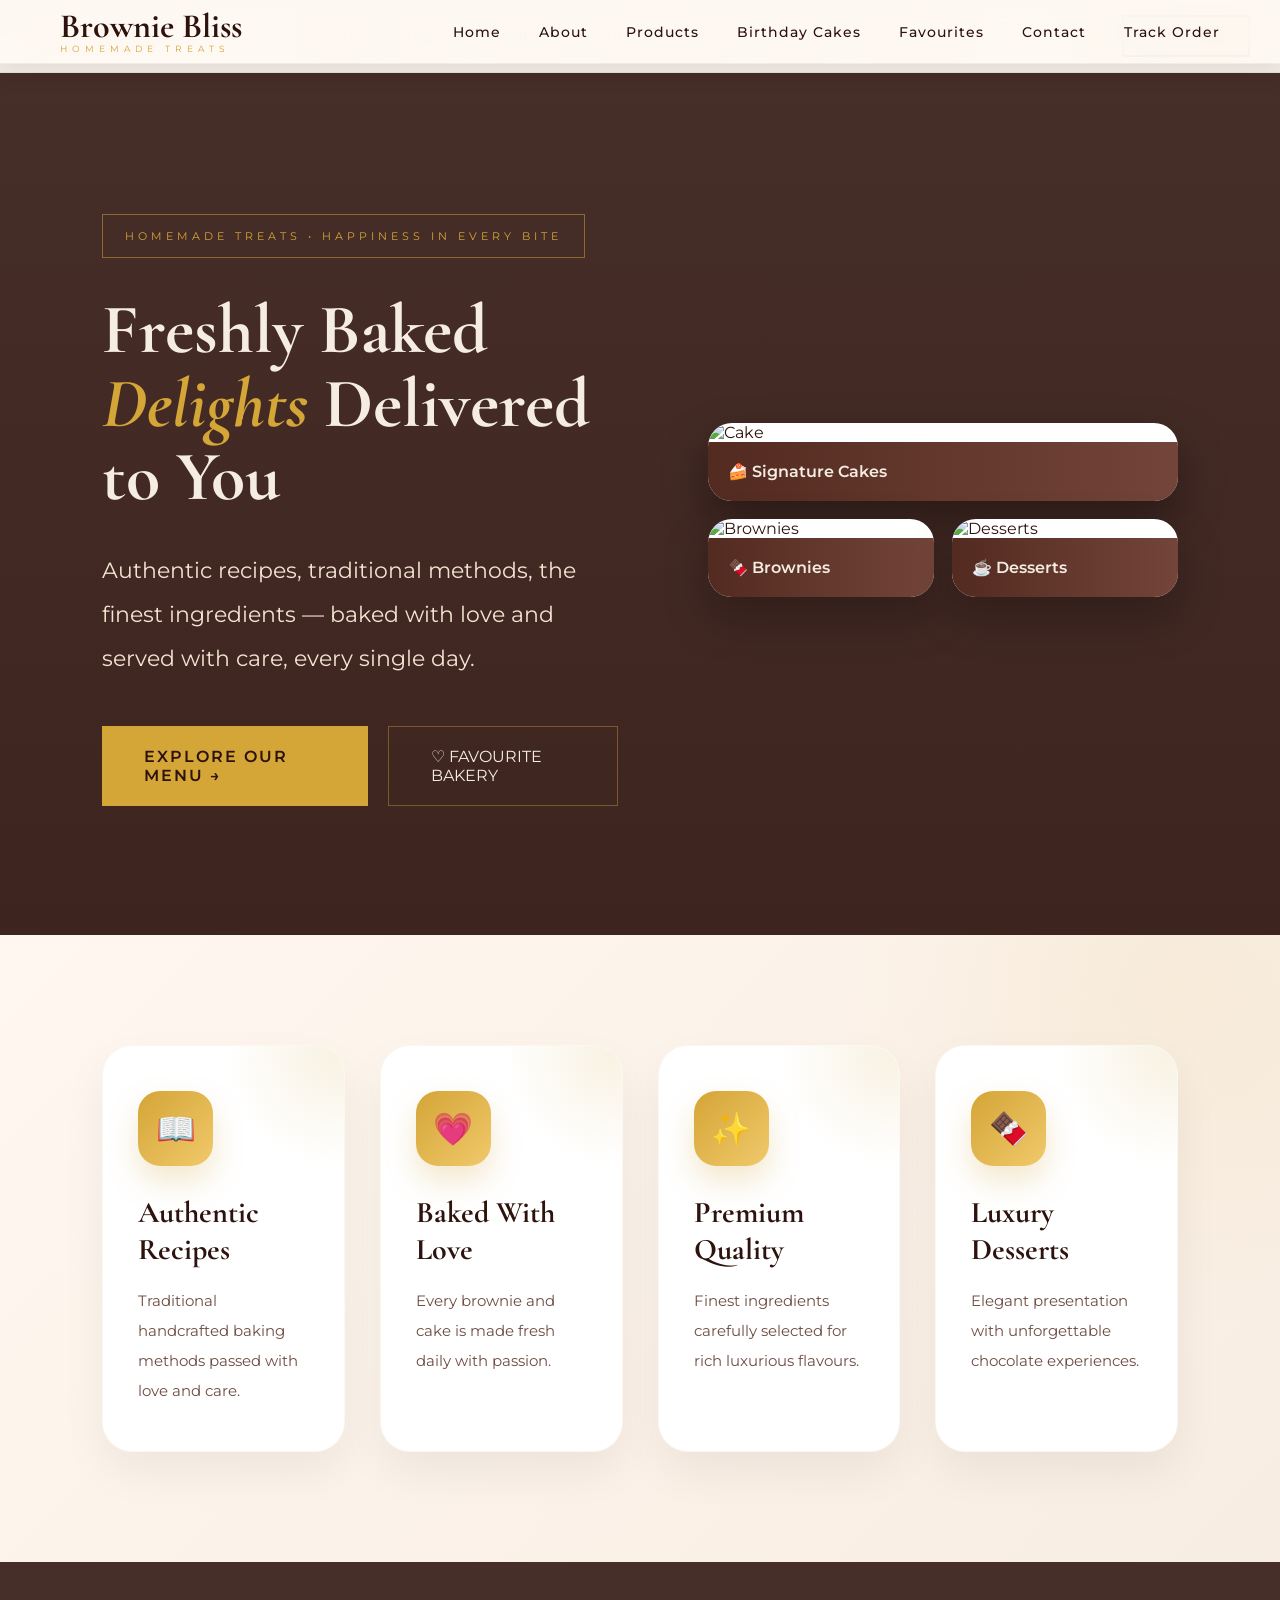
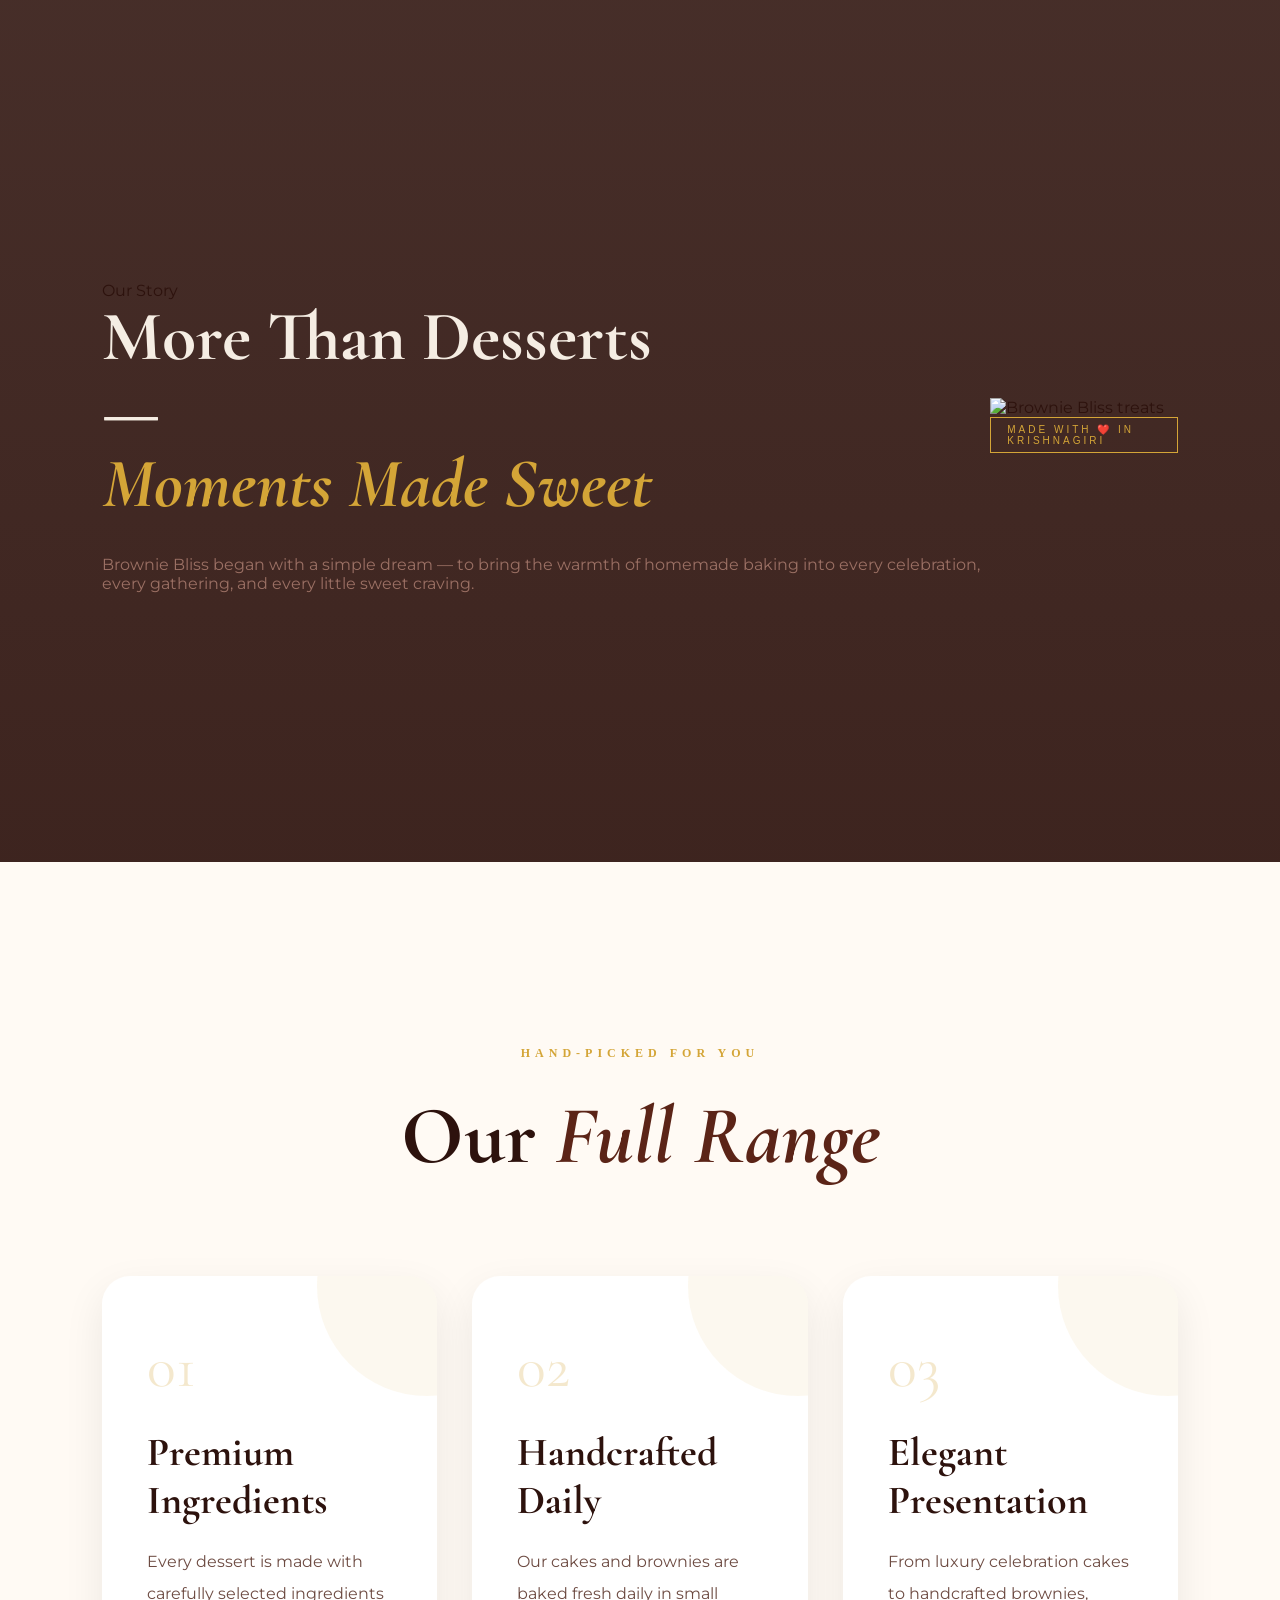
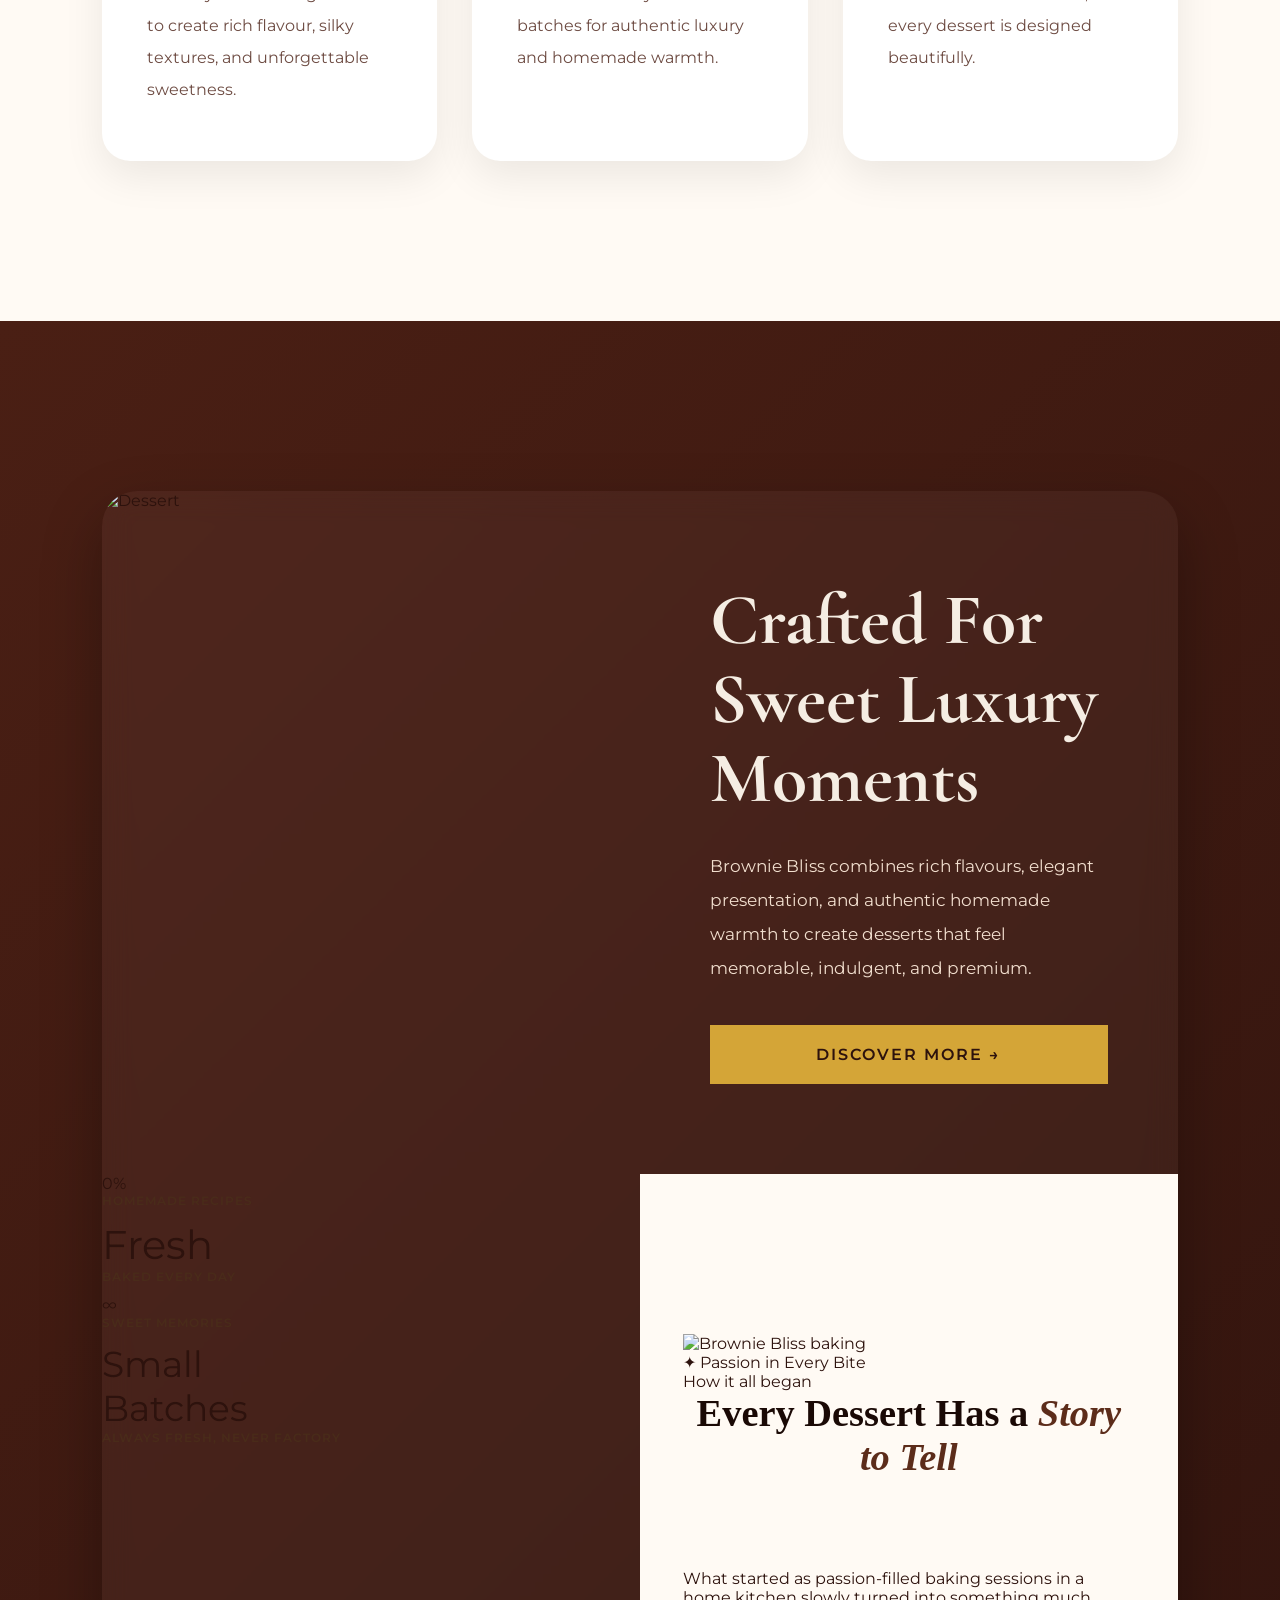
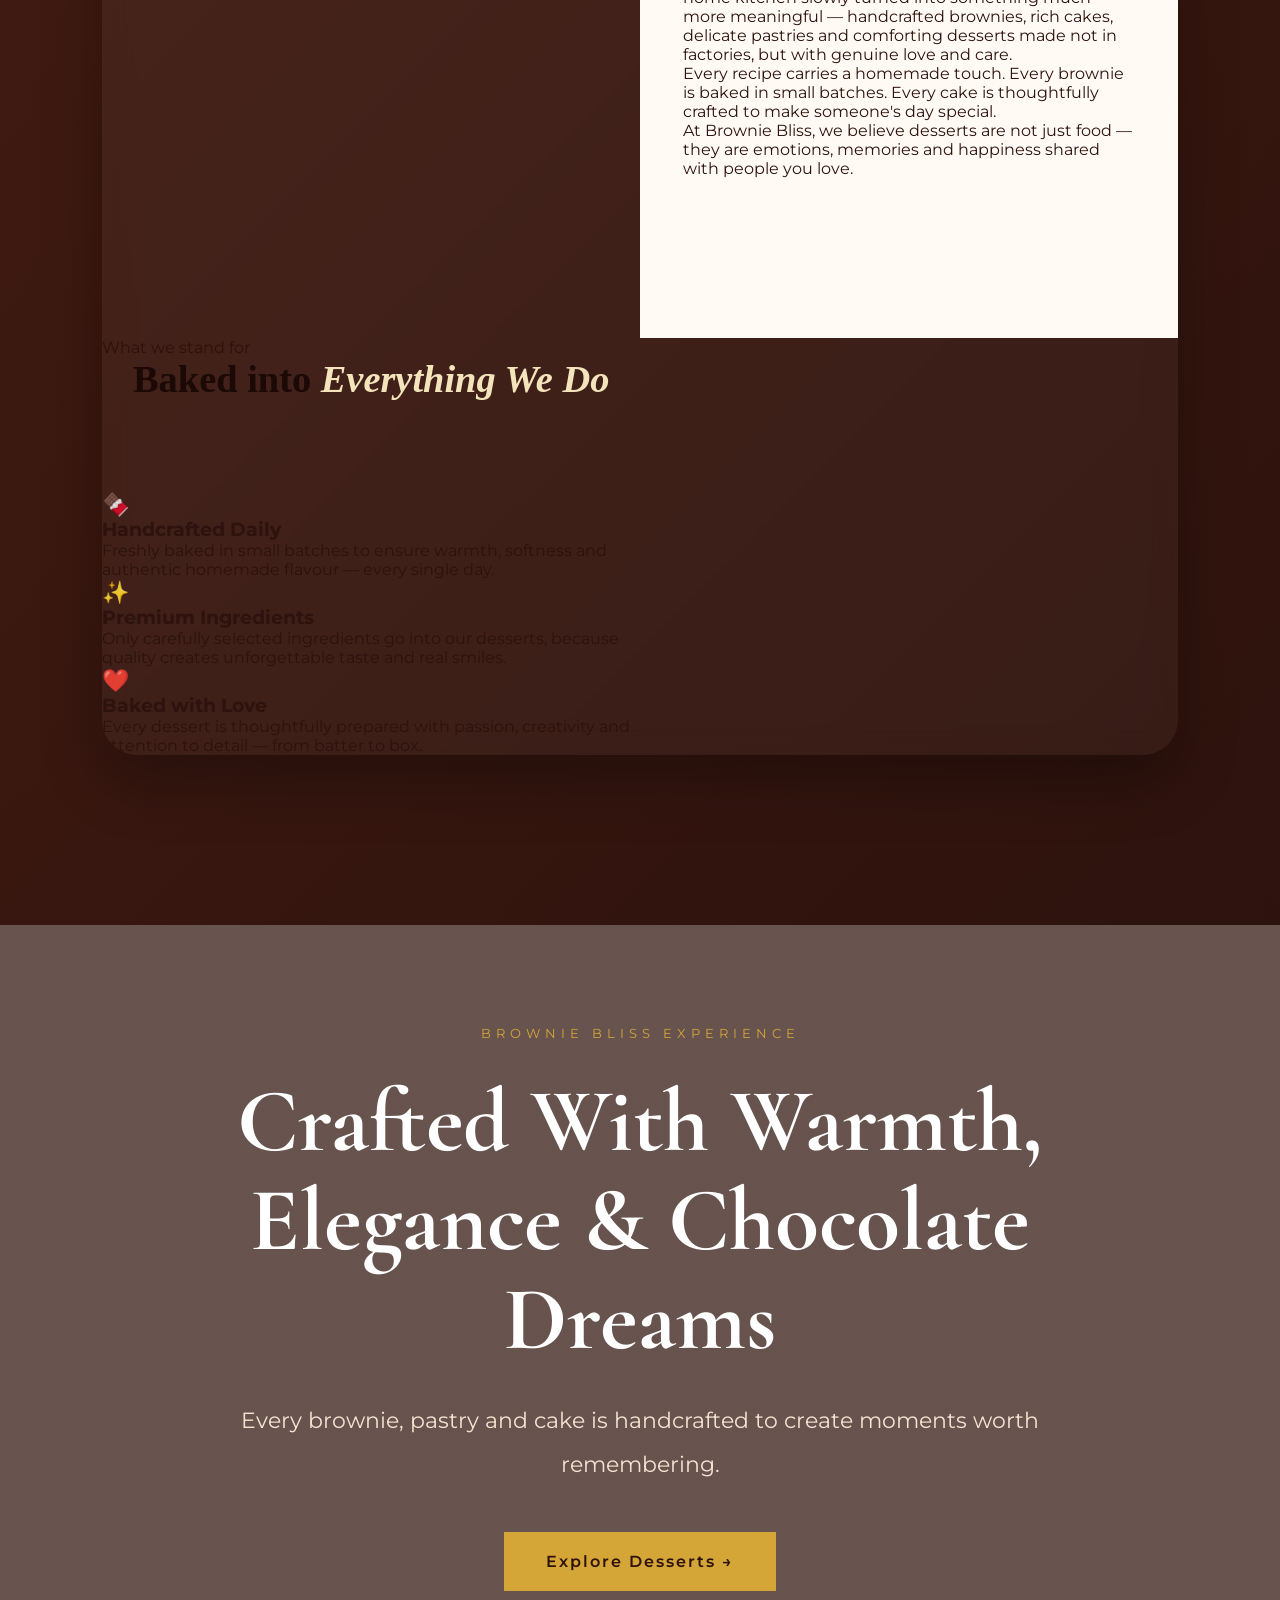
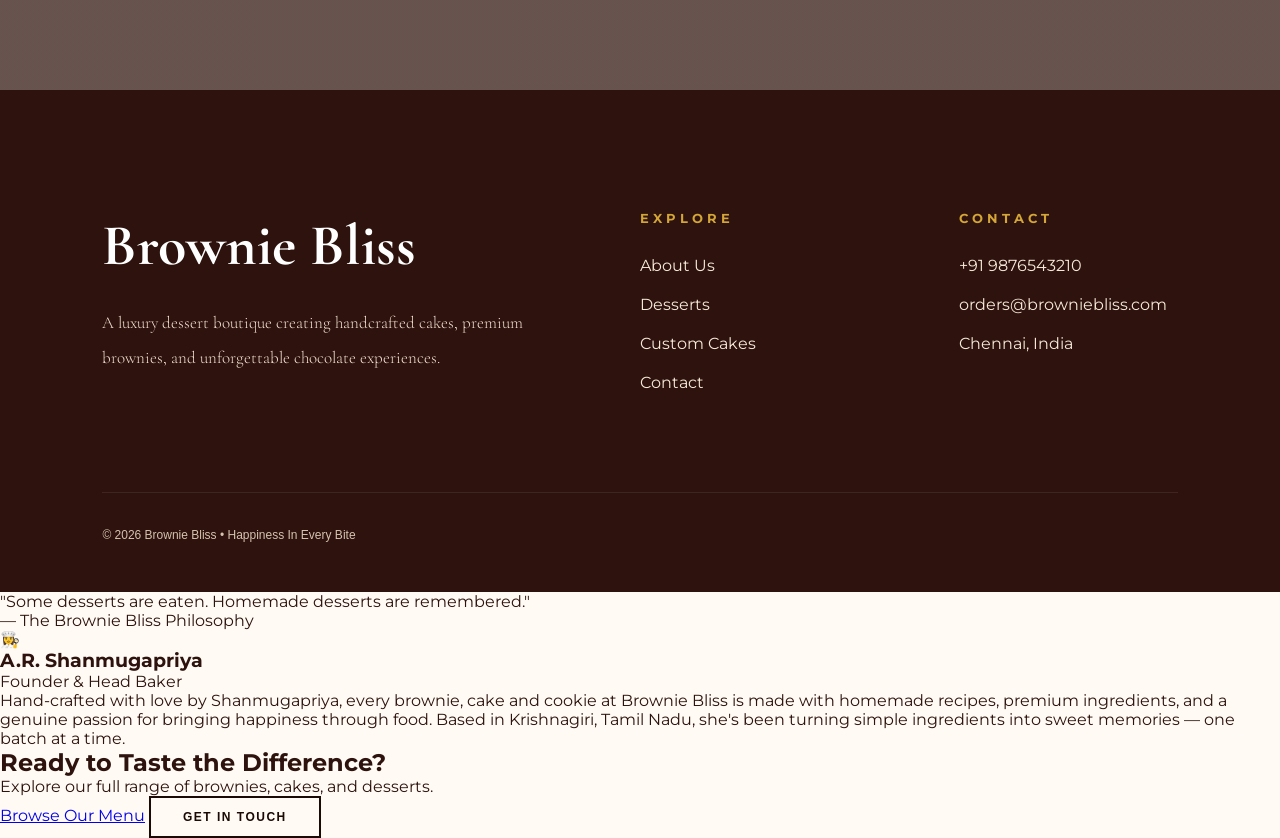
==== public/about.html @ a27b2312 "Merge branch 'main' into Testimonila-cards" ====
<!DOCTYPE html>
<html lang="en">

<head>
  <meta charset="UTF-8" />
  <meta name="viewport" content="width=device-width, initial-scale=1.0"/>

  <title>Brownie Bliss | About</title>
<head>
  <meta charset="UTF-8">
  <meta name="viewport" content="width=device-width, initial-scale=1.0">
  <title>About — Brownie Bliss</title>
  <link rel="stylesheet" href="style.css">
  <script>
    (function(){try{var t=localStorage.getItem('bb_theme')||'light';if(t==='dark')document.documentElement.classList.add('dark');}catch(_){}}());
  </script>
</head>
<body>
<!-- ANNOUNCEMENT -->
<div class="announcement">
  ✨ &nbsp; DELICIOUS HOMEMADE BROWNIES, CAKES & COOKIES
  &nbsp;·&nbsp; HAPPINESS IN EVERY BITE &nbsp; ✨
</div>

<!-- HEADER -->
<header>
  <div class="header-inner">
<button class="menu-toggle" onclick="toggleMenu()">☰</button>
    <a href="index.html" class="logo">
      <span class="logo-name">Brownie Bliss</span>
      <span class="logo-sub">Homemade Treats</span>
    </a>

    <nav>
      <a href="index.html#home">Home</a>
      <a href="about.html">Abput</a>
      <a href="index.html#products">Products</a>
      <a href="index.html#birthday">Birthday Cakes</a>
      <a href="contact.html">Contact</a>
      <a href="track.html">Track Order</a>
    </nav>

    <div class="header-actions">
      <button id="themeToggleBtn" class="theme-toggle-btn" onclick="toggleTheme()"
        aria-label="Toggle dark mode" title="Toggle dark mode">
        <span id="themeIcon">🌙</span>
      </button>
      <button class="cart-btn" onclick="openCart()">
        🛒 Cart
        <span class="cart-count" id="cartBadge">0</span>
      </button>
    </div>

  </div>
</header>
<div class="mobile-menu" id="mobileMenu">
  <a href="index.html#home">Home</a>
  <a href="index.html#products">Products</a>
  <a href="index.html#birthday">Birthday Cakes</a>
  <a href="favourites.html">Favourites</a>
  <a href="index.html#contact">Contact</a>
  <a href="track.html">Track Order</a>
</div>
<!-- ABOUT SECTION -->
 <link rel="stylesheet" href="style.css">
<section class="about-section">

  <link rel="preconnect" href="https://fonts.googleapis.com">
  <link rel="preconnect" href="https://fonts.gstatic.com" crossorigin>

  <link href="https://fonts.googleapis.com/css2?family=Cormorant+Garamond:wght@400;500;600;700&family=Montserrat:wght@300;400;500;600&display=swap" rel="stylesheet">

  <style>

    *{
      margin:0;
      padding:0;
      box-sizing:border-box;
    }

    :root{
      --dark:#2d120d;
      --brown:#4a1f14;
      --brown2:#5b2417;
      --gold:#d4a537;
      --cream:#f5ede3;
      --light:#fffaf4;
    }

    html{
      scroll-behavior:smooth;
    }

    body{
      font-family:'Montserrat',sans-serif;
      background:var(--light);
      overflow-x:hidden;
      color:#2d120d;
    }

    body::before{
      content:'';
      position:fixed;
      inset:0;
      background:url('https://grainy-gradients.vercel.app/noise.svg');
      opacity:0.04;
      pointer-events:none;
      z-index:9999;
    }

    /* =========================
       NAVBAR
    ========================= */

    header{
      position:fixed;
      width:100%;
      top:0;
      z-index:1000;

      backdrop-filter:blur(18px);

      background:
      rgba(255,250,244,0.92);

      border-bottom:
      1px solid rgba(0,0,0,0.05);
    }

    .navbar{
      max-width:1450px;
      margin:auto;

      padding:10px 60px;

      display:flex;
      align-items:center;
      justify-content:space-between;
    }

    .logo{
      text-decoration:none;
    }

    .logo h1{
      font-size:34px;
      color:var(--dark);
      font-family:'Cormorant Garamond',serif;
      line-height:1;
    }

    .logo span{
      color:var(--gold);
      font-size:9px;
      letter-spacing:5px;
    }

    nav{
      display:flex;
      gap:38px;
    }

    nav a{
      text-decoration:none;
      color:var(--dark);
      font-size:14px;
      font-weight:500;
      letter-spacing:1px;
      position:relative;
      transition:0.4s ease;
    }

    nav a::after{
      content:'';
      position:absolute;
      left:0;
      bottom:-8px;
      width:0%;
      height:2px;
      background:var(--gold);
      transition:0.4s ease;
    }

    nav a:hover{
      color:var(--gold);
    }

    nav a:hover::after{
      width:100%;
    }

    /* =========================
       HERO
    ========================= */

    .hero{

      min-height:100vh;

      display:flex;
      align-items:center;

      padding:170px 8% 120px;

      background:
      linear-gradient(
      rgba(45,18,13,0.88),
      rgba(45,18,13,0.92)
      ),

      url('https://images.unsplash.com/photo-1519864600265-abb23847ef2c?q=80&w=1600&auto=format&fit=crop');

      background-size:cover;
      background-position:center;

      position:relative;
      overflow:hidden;
    }

    .hero-wrapper{

      max-width:1450px;

      margin:auto;

      width:100%;

      display:grid;

      grid-template-columns:1.1fr 1fr;

      gap:90px;

      align-items:center;

      position:relative;
      z-index:2;
    }

    .hero-tag{

      display:inline-block;

      border:
      1px solid rgba(212,165,55,0.5);

      color:var(--gold);

      padding:14px 22px;

      letter-spacing:4px;

      font-size:11px;

      margin-bottom:35px;
    }

    .hero-title{

      font-family:'Cormorant Garamond',serif;

      font-size:70px;

      line-height:1.05;
      
       max-width:600px;

      color:var(--cream);

      margin-bottom:35px;
    }

    .hero-title span{
      color:var(--gold);
      font-style:italic;
    }

    .hero-subtitle{

      color:#f3e4d2;

      font-size:22px;

      line-height:2;

      max-width:650px;

      margin-bottom:45px;
    }

    .hero-buttons{
      display:flex;
      gap:20px;
    }

    .primary-btn,
    .secondary-btn{

      text-decoration:none;

      display:inline-flex;

      align-items:center;

      justify-content:center;
    }

    .primary-btn{

      padding:20px 42px;

      background:var(--gold);

      color:#2d120d;

      border:none;

      font-weight:600;

      letter-spacing:2px;

      transition:0.4s ease;
    }

    .primary-btn:hover{
      transform:translateY(-5px);
      box-shadow:0 15px 35px rgba(212,165,55,0.3);
    }

    .secondary-btn{

      padding:20px 42px;

      background:transparent;

      border:
      1px solid rgba(212,165,55,0.4);

      color:var(--cream);

      transition:0.4s ease;
    }

    .secondary-btn:hover{
      background:rgba(255,255,255,0.08);
    }

    /* HERO IMAGES */

    .hero-images{
      display:grid;
      grid-template-columns:1fr 1fr;
      gap:18px;
    }

    .large-card{
      grid-column:span 2;

      background:#fff;

      border-radius:24px;

      overflow:hidden;

      box-shadow:
      0 20px 45px rgba(0,0,0,0.35);

      transition:0.6s ease;
    }

    .large-card:hover{
      transform:translateY(-10px);
    }

    .large-card img{
      width:100%;
      height:320px;
      object-fit:cover;
    }

    .card-label{
      padding:20px;

      background:
      linear-gradient(
      90deg,
      rgba(74,31,20,0.95),
      rgba(91,36,23,0.85)
      );

      color:var(--cream);

      font-weight:600;
    }

    .small-card{

      background:#fff;

      border-radius:24px;

      overflow:hidden;

      box-shadow:
      0 20px 45px rgba(0,0,0,0.25);

      transition:0.6s ease;
    }

    .small-card:hover{
      transform:translateY(-10px);
    }

    .small-card img{
      width:100%;
      height:220px;
      object-fit:cover;
    }

    /* =========================
       PREMIUM FEATURES
    ========================= */

    .premium-features{

      padding:110px 8%;

      background:
      linear-gradient(
      135deg,
      #fff7f0 0%,
      #f8ede2 100%
      );

      position:relative;

      overflow:hidden;
    }

    .premium-features::before{

      content:'';

      position:absolute;

      width:700px;
      height:700px;

      background:
      radial-gradient(
      circle,
      rgba(212,165,55,0.08),
      transparent 70%
      );

      top:-300px;
      right:-250px;
    }

    .premium-features-wrapper{

      max-width:1450px;

      margin:auto;

      display:grid;

      grid-template-columns:repeat(4,1fr);

      gap:35px;

      position:relative;
      z-index:2;
    }

    .premium-feature-card{

      background:white;

      border-radius:30px;

      padding:45px 35px;

      position:relative;

      overflow:hidden;

      transition:
      transform 0.6s ease,
      box-shadow 0.6s ease;

      border:
      1px solid rgba(212,165,55,0.08);

      box-shadow:
      0 20px 45px rgba(0,0,0,0.06);
    }

    .premium-feature-card:hover{

      transform:
      translateY(-15px);

      box-shadow:
      0 35px 70px rgba(0,0,0,0.12);
    }

    .feature-glow{

      position:absolute;

      width:220px;
      height:220px;

      border-radius:50%;

      background:
      radial-gradient(
      circle,
      rgba(212,165,55,0.14),
      transparent 70%
      );

      top:-100px;
      right:-100px;
    }

    .premium-icon{

      width:75px;
      height:75px;

      border-radius:22px;

      background:
      linear-gradient(
      135deg,
      #d4a537,
      #f1c96b
      );

      display:flex;
      align-items:center;
      justify-content:center;

      font-size:32px;

      margin-bottom:28px;

      box-shadow:
      0 15px 30px rgba(212,165,55,0.25);
    }

    .premium-feature-card h3{

      font-size:30px;

      color:#2d120d;

      margin-bottom:18px;

      font-family:'Cormorant Garamond',serif;
    }

    .premium-feature-card p{

      color:#6e4c42;

      line-height:2;

      font-size:15px;
    }

    /* =========================
       STORY
    ========================= */

    .story{

      padding:160px 8%;

      background:var(--light);
    }

    .section-title{
      text-align:center;
      margin-bottom:90px;
    }

    .section-title span{

      color:var(--gold);

      letter-spacing:5px;

      font-size:12px;
    }

    .section-title h2{

      font-family:'Cormorant Garamond',serif;

      font-size:82px;

      margin-top:20px;

      color:var(--dark);
    }

    .section-title h2 em{
      color:var(--brown2);
      font-style:italic;
    }

    .story-grid{

      max-width:1450px;

      margin:auto;

      display:grid;

      grid-template-columns:repeat(3,1fr);

      gap:35px;
    }

    .story-card{

      background:white;

      border-radius:28px;

      padding:55px 45px;

      position:relative;

      overflow:hidden;

      transition:0.6s ease;

      box-shadow:
      0 15px 40px rgba(0,0,0,0.08);
    }

    .story-card::before{
      content:'';

      position:absolute;

      width:220px;
      height:220px;

      border-radius:50%;

      background:
      rgba(212,165,55,0.08);

      top:-100px;
      right:-100px;
    }

    .story-card:hover{
      transform:translateY(-14px);

      box-shadow:
      0 30px 60px rgba(0,0,0,0.12);
    }

    .story-number{

      font-size:60px;

      color:rgba(212,165,55,0.25);

      font-family:'Cormorant Garamond',serif;

      margin-bottom:25px;
    }

    .story-card h3{

      font-size:40px;

      color:var(--dark);

      margin-bottom:22px;

      font-family:'Cormorant Garamond',serif;
    }

    .story-card p{

      color:#6d4b42;

      line-height:2;

      font-size:16px;
    }

    /* =========================
       EXPERIENCE
    ========================= */

    .experience{

      padding:170px 8%;

      background:
      linear-gradient(
      135deg,
      #4a1f14,
      #2d120d
      );
    }

    .experience-box{

      max-width:1450px;

      margin:auto;

      display:grid;

      grid-template-columns:1fr 1fr;

      border-radius:35px;

      overflow:hidden;

      background:
      rgba(255,255,255,0.04);

      backdrop-filter:blur(14px);

      box-shadow:
      0 25px 60px rgba(0,0,0,0.3);
    }

    .experience-image img{
      width:100%;
      height:100%;
      object-fit:cover;
    }

    .experience-content{

      padding:90px 70px;

      display:flex;
      flex-direction:column;
      justify-content:center;
    }

    .experience-content h3{

      font-size:72px;

      color:var(--cream);

      line-height:1.1;

      margin-bottom:30px;

      font-family:'Cormorant Garamond',serif;
    }

    .experience-content p{

      color:#f2dfcf;

      line-height:2;

      font-size:17px;

      margin-bottom:40px;
    }

    /* =========================
       LUXURY BANNER
    ========================= */

    .luxury-banner{

      position:relative;

      height:85vh;

      background:
      url('https://images.unsplash.com/photo-1488477181946-6428a0291777?q=80&w=1600&auto=format&fit=crop');

      background-size:cover;
      background-position:center;

      display:flex;
      align-items:center;
      justify-content:center;

      overflow:hidden;
    }

    .luxury-overlay{

      position:absolute;
      inset:0;

      background:
      linear-gradient(
      rgba(45,18,13,0.72),
      rgba(45,18,13,0.72)
      );

      backdrop-filter:blur(2px);
    }

    .luxury-content{

      position:relative;
      z-index:2;

      text-align:center;

      max-width:1000px;

      padding:0 20px;
    }

    .luxury-content span{

      color:var(--gold);

      letter-spacing:5px;

      font-size:13px;

      text-transform:uppercase;
    }

    .luxury-content h2{

      font-family:'Cormorant Garamond',serif;

      font-size:90px;

      color:white;

      line-height:1.1;

      margin:30px 0;
    }

    .luxury-content p{

      color:#f3e4d2;

      font-size:22px;

      line-height:2;

      margin-bottom:45px;
    }

    /* =========================
       FOOTER
    ========================= */

    footer{

      background:#2d120d;

      padding:120px 8% 50px;
    }

    .footer-grid{

      max-width:1450px;

      margin:auto;

      display:grid;

      grid-template-columns:2fr 1fr 1fr;

      gap:100px;
    }

    .footer-brand h2{

      color:white;

      font-size:58px;

      margin-bottom:24px;

      font-family:'Cormorant Garamond',serif;
    }

    .footer-brand p{

      color:#f2dfcf;

      line-height:2.1;

      font-size:17px;

      max-width:500px;
    }

    .footer-links h4{

      color:var(--gold);

      margin-bottom:30px;

      letter-spacing:4px;

      font-size:13px;
    }

    .footer-links a{

      display:block;

      text-decoration:none;

      color:#f7ead8;

      margin-bottom:20px;

      font-size:16px;

      transition:0.4s ease;
    }

    .footer-links a:hover{
      color:var(--gold);
      transform:translateX(8px);
    }

    .footer-bottom{

      border-top:
      1px solid rgba(255,255,255,0.08);

      margin-top:80px;

      padding-top:35px;

      text-align:center;

      color:#d5c2af;
    }

    /* =========================
       RESPONSIVE
    ========================= */

    @media(max-width:1200px){

      .hero-title{
        font-size:74px;
      }

      .story-grid{
        grid-template-columns:repeat(2,1fr);
      }

      .experience-box{
        grid-template-columns:1fr;
      }

      .luxury-content h2{
        font-size:58px;
      }

    }

    @media(max-width:1100px){

      .premium-features-wrapper{
        grid-template-columns:repeat(2,1fr);
      }

    }

    @media(max-width:900px){

      nav{
        display:none;
      }

      .hero-wrapper,
      .footer-grid{
        grid-template-columns:1fr;
      }

      .story-grid{
        grid-template-columns:1fr;
      }

      .hero-images{
        margin-top:40px;
      }

    }

    @media(max-width:700px){

      .premium-features-wrapper{
        grid-template-columns:1fr;
      }

    }

    @media(max-width:600px){

      .navbar{
        padding:20px;
      }

      .hero,
      .story,
      .experience,
      .luxury-banner,
      footer{
        padding-left:20px;
        padding-right:20px;
      }

      .hero-title,
      .section-title h2,
      .experience-content h3,
      .luxury-content h2{
        font-size:48px;
      }

      .hero-subtitle,
      .luxury-content p{
        font-size:17px;
      }

      .hero-buttons{
        flex-direction:column;
      }

    }

  </style>

</head>

<body>

  <!-- NAVBAR -->

  <header>

    <div class="navbar">

      <a href="index.html" class="logo">
        <h1>Brownie Bliss</h1>
        <span>HOMEMADE TREATS</span>
      </a>

      <nav>
        <a href="index.html">Home</a>
        <a href="about.html">About</a>
        <a href="products.html">Products</a>
        <a href="birthday.html">Birthday Cakes</a>
        <a href="favourites.html">Favourites</a>
        <a href="contact.html">Contact</a>
        <a href="track.html">Track Order</a>
      </nav>

    </div>

  </header>

  <!-- HERO -->

  <section class="hero">

    <div class="hero-wrapper">

      <div>

        <div class="hero-tag">
          HOMEMADE TREATS • HAPPINESS IN EVERY BITE
        </div>

        <h1 class="hero-title">
          Freshly Baked
          <span>Delights</span>
          Delivered to You
        </h1>

        <p class="hero-subtitle">
          Authentic recipes, traditional methods,
          the finest ingredients — baked with love
          and served with care, every single day.
        </p>

        <div class="hero-buttons">

          <a href="products.html" class="primary-btn">
            EXPLORE OUR MENU →
          </a>

          <a href="favourites.html" class="secondary-btn">
            ♡ FAVOURITE BAKERY
          </a>

        </div>

      </div>

      <div class="hero-images">

        <div class="large-card">

          <img
            src="https://images.unsplash.com/photo-1578985545062-69928b1d9587?q=80&w=1200&auto=format&fit=crop"
            alt="Cake"
          >

          <div class="card-label">
            🍰 Signature Cakes
          </div>

        </div>

        <div class="small-card">

          <img
            src="https://images.unsplash.com/photo-1606313564200-e75d5e30476c?q=80&w=1200&auto=format&fit=crop"
            alt="Brownies"
          >

          <div class="card-label">
            🍫 Brownies
          </div>

        </div>

        <div class="small-card">

          <img
            src="https://images.unsplash.com/photo-1488477181946-6428a0291777?q=80&w=1200&auto=format&fit=crop"
            alt="Desserts"
          >

          <div class="card-label">
            ☕ Desserts
          </div>

        </div>

      </div>

    </div>

  </section>

  <!-- PREMIUM FEATURES -->

  <section class="premium-features">

    <div class="premium-features-wrapper">

      <div class="premium-feature-card">

        <div class="feature-glow"></div>

        <div class="premium-icon">
          📖
        </div>

        <h3>Authentic Recipes</h3>

        <p>
          Traditional handcrafted baking methods
          passed with love and care.
        </p>

      </div>

      <div class="premium-feature-card">

        <div class="feature-glow"></div>

        <div class="premium-icon">
          💗
        </div>

        <h3>Baked With Love</h3>

        <p>
          Every brownie and cake is made
          fresh daily with passion.
        </p>

      </div>

      <div class="premium-feature-card">

        <div class="feature-glow"></div>

        <div class="premium-icon">
          ✨
        </div>

        <h3>Premium Quality</h3>

        <p>
          Finest ingredients carefully selected
          for rich luxurious flavours.
        </p>

      </div>

      <div class="premium-feature-card">

        <div class="feature-glow"></div>

        <div class="premium-icon">
          🍫
        </div>

        <h3>Luxury Desserts</h3>

        <p>
          Elegant presentation with unforgettable
          chocolate experiences.
        </p>

      </div>
    </div>
    </section>

  <!-- Hero -->
  <section class="hero">
    <div class="hero-left">
      <p class="hero-eyebrow">Our Story</p>
      <h1 class="hero-title">More Than Desserts —<br><em>Moments Made Sweet</em></h1>
      <p class="hero-body" style="color:#9b7064">Brownie Bliss began with a simple dream — to bring the warmth of homemade baking into every celebration, every gathering, and every little sweet craving.</p>
    </div>
    <div class="hero-right">
      <img src="https://theobroma.in/cdn/shop/files/OverloadBrownie_400x400.jpg?v=1711183338" alt="Brownie Bliss treats" />
      <div class="hero-right-overlay"></div>
      <div class="hero-badge">Made with ❤️ in Krishnagiri</div>
    </div>
  </section>

  <!-- STORY -->

  <section class="story">

    <div class="section-title">

      <span>HAND-PICKED FOR YOU</span>

      <h2>
        Our
        <em>Full Range</em>
      </h2>

    </div>

    <div class="story-grid">

      <div class="story-card">

        <div class="story-number">01</div>

        <h3>Premium Ingredients</h3>

        <p>
          Every dessert is made with carefully selected
          ingredients to create rich flavour,
          silky textures, and unforgettable sweetness.
        </p>

      </div>

      <div class="story-card">

        <div class="story-number">02</div>

        <h3>Handcrafted Daily</h3>

        <p>
          Our cakes and brownies are baked fresh daily
          in small batches for authentic luxury
          and homemade warmth.
        </p>

      </div>

      <div class="story-card">

        <div class="story-number">03</div>

        <h3>Elegant Presentation</h3>

        <p>
          From luxury celebration cakes
          to handcrafted brownies,
          every dessert is designed beautifully.
        </p>

      </div>

    </div>

  </section>

  <!-- EXPERIENCE -->

  <section class="experience">

    <div class="experience-box">

      <div class="experience-image">

        <img
          src="https://sweetsbyjess.com/wp-content/uploads/2023/05/The_Best_Sea_Salt_Caramel_Cake_Recipe_Texture_Contrast_Lux_e612df45-0742-47e9-b989-82d179987b91-1024x683.png"
          alt="Dessert"
        >

      </div>

      <div class="experience-content">

        <h3>
          Crafted For Sweet
          Luxury Moments
        </h3>

        <p>
          Brownie Bliss combines rich flavours,
          elegant presentation,
          and authentic homemade warmth
          to create desserts that feel memorable,
          indulgent, and premium.
        </p>

        <a href="products.html" class="primary-btn">
          DISCOVER MORE →
        </a>
      </div>
    
  <!-- Stats -->
  <div class="stats">
    <div class="stat-item reveal">
      <div class="stat-number"><span class="count" data-target="100">0</span><span>%</span></div>
      <div class="stat-label">Homemade Recipes</div>
    </div>
    <div class="stat-item reveal" style="transition-delay:0.1s">
      <div class="stat-number" style="font-size:40px">Fresh</div>
      <div class="stat-label">Baked Every Day</div>
    </div>
    <div class="stat-item reveal" style="transition-delay:0.2s">
      <div class="stat-number">∞</div>
      <div class="stat-label">Sweet Memories</div>
    </div>
    <div class="stat-item reveal" style="transition-delay:0.3s">
      <div class="stat-number" style="font-size:36px">Small<br><span>Batches</span></div>
      <div class="stat-label">Always Fresh, Never Factory</div>
    </div>
  </div>

  <!-- Story Section -->
  <section class="story">
    <div class="story-img-wrap reveal">
      <img src="https://theobroma.in/cdn/shop/files/redvelvet-theo.jpg?v=1701321860" alt="Brownie Bliss baking" />
      <div class="story-img-accent"></div>
      <div class="story-quote">✦ Passion in Every Bite</div>
    </div>
    <div class="story-text reveal" style="transition-delay:0.15s">
      <p class="section-eyebrow">How it all began</p>
      <h2 class="section-title">Every Dessert Has a <em>Story to Tell</em></h2>
      <p class="story-para">What started as passion-filled baking sessions in a home kitchen slowly turned into something much more meaningful — handcrafted brownies, rich cakes, delicate pastries and comforting desserts made not in factories, but with genuine love and care.</p>
      <p class="story-para">Every recipe carries a homemade touch. Every brownie is baked in small batches. Every cake is thoughtfully crafted to make someone's day special.</p>
      <p class="story-para">At Brownie Bliss, we believe desserts are not just food — they are emotions, memories and happiness shared with people you love.</p>
    </div>
  </section>

  <!-- Values -->
  <section class="values">
    <p class="section-eyebrow reveal">What we stand for</p>
    <h2 class="section-title reveal">Baked into <em style="color:var(--gold-light)">Everything We Do</em></h2>
    <div class="values-grid">
      <div class="value-card reveal">
        <span class="value-icon">🍫</span>
        <h3 class="value-title">Handcrafted Daily</h3>
        <p class="value-desc">Freshly baked in small batches to ensure warmth, softness and authentic homemade flavour — every single day.</p>
      </div>
      <div class="value-card reveal" style="transition-delay:0.1s">
        <span class="value-icon">✨</span>
        <h3 class="value-title">Premium Ingredients</h3>
        <p class="value-desc">Only carefully selected ingredients go into our desserts, because quality creates unforgettable taste and real smiles.</p>
      </div>
      <div class="value-card reveal" style="transition-delay:0.2s">
        <span class="value-icon">❤️</span>
        <h3 class="value-title">Baked with Love</h3>
        <p class="value-desc">Every dessert is thoughtfully prepared with passion, creativity and attention to detail — from batter to box.</p>
      </div>
    </div>
  </section>

  </section>

  <!-- LUXURY BANNER -->

  <section class="luxury-banner">

    <div class="luxury-overlay"></div>

    <div class="luxury-content">

      <span>Brownie Bliss Experience</span>

      <h2>
        Crafted With Warmth,
        Elegance & Chocolate Dreams
      </h2>

      <p>
        Every brownie, pastry and cake is handcrafted
        to create moments worth remembering.
      </p>

      <a href="products.html" class="primary-btn">
        Explore Desserts →
      </a>

    </div>

  </section>

  <!-- FOOTER -->

  <footer>

    <div class="footer-grid">

      <div class="footer-brand">

        <h2>Brownie Bliss</h2>

        <p>
          A luxury dessert boutique creating handcrafted cakes,
          premium brownies, and unforgettable chocolate experiences.
        </p>

      </div>

      <div class="footer-links">

        <h4>EXPLORE</h4>

        <a href="about.html">About Us</a>
        <a href="products.html">Desserts</a>
        <a href="birthday.html">Custom Cakes</a>
        <a href="contact.html">Contact</a>

      </div>

      <div class="footer-links">

        <h4>CONTACT</h4>

        <a href="#">+91 9876543210</a>
        <a href="#">orders@browniebliss.com</a>
        <a href="#">Chennai, India</a>

      </div>

    </div>

    <div class="footer-bottom">
      © 2026 Brownie Bliss • Happiness In Every Bite
    </div>

  </footer>

</body>

  <!-- Quote -->
  <div class="quote-banner reveal">
    <p class="quote-text">"Some desserts are eaten. Homemade desserts are remembered."</p>
    <p class="quote-attr">— The Brownie Bliss Philosophy</p>
  </div>

  <!-- Founder -->
  <section class="founder reveal">
    <div class="founder-img-placeholder">👩‍🍳</div>
    <div>
      <h3 class="founder-name">A.R. Shanmugapriya</h3>
      <p class="founder-role">Founder & Head Baker</p>
      <p class="founder-bio">Hand-crafted with love by Shanmugapriya, every brownie, cake and cookie at Brownie Bliss is made with homemade recipes, premium ingredients, and a genuine passion for bringing happiness through food. Based in Krishnagiri, Tamil Nadu, she's been turning simple ingredients into sweet memories — one batch at a time.</p>
    </div>
  </section>

  <!-- CTA -->
  <div class="cta reveal">
    <h2 class="cta-title">Ready to Taste the Difference?</h2>
    <p class="cta-sub">Explore our full range of brownies, cakes, and desserts.</p>
    <div class="cta-buttons">
      <a href="index.html#products" class="btn-dark">Browse Our Menu</a>
      <a href="contact.html" class="btn-outline">Get in Touch</a>
    </div>
  </div>

</footer>
  <button id="scrollTopBtn" onclick="scrollToTop()">↑</button>
  <script src="script.js"></script>
</body>
</html>
---- public/style.css ----
style.css

html {
  scroll-behavior: smooth;
}

:root {
  --color-primary: #4A2C0A;
  --brown-mid: #3C1E14;
  --color-accent: #D2691E;
  --brand-red: #8B0000;
  --gold: #D4AF37;
  --gold-light: #F4E4BC;
  --cream: #FFF9F2;
  --cream-dark: #F5E8D0;
  --text-dark: #1a0f08;
  --text-mid: #4a2f1a;
  --white: #fff;
  --shadow-sm: 0 2px 4px rgba(26, 9, 5, 0.05);
  --shadow-md: 0 10px 30px rgba(26, 9, 5, 0.1);
  --shadow-lg: 0 20px 50px rgba(26, 9, 5, 0.15);
  --radius-sm: 4px;
  --radius-md: 12px;
  --radius-lg: 20px;
  --glass: rgba(255, 255, 255, 0.15);
  --glass-border: rgba(255, 255, 255, 0.2);
}

html.dark {
  --cream: #121212;
  --cream-dark: #1e1e1e;
  --white: #1a1a1a;

  --text-dark: #f5f5f5;
  --text-mid: #d1d1d1;

  --brown-dark: #f5e6ca;
  --brown-mid: #d6b98c;
  --brown-warm: #e0b97f;

  --glass: rgba(255, 255, 255, 0.08);
  --glass-border: rgba(255, 255, 255, 0.15);
}

* {
  margin: 0;
  padding: 0;
  box-sizing: border-box;
}

body {
  background: var(--cream);
  color: var(--text-dark);
  font-family: 'DM Sans', sans-serif;
  overflow-x: hidden;
}

/* ANNOUNCEMENT BAR */
.announcement {
  background: var(--color-primary);
  color: var(--gold-light);
  text-align: center;
  padding: 10px 20px;
  font-size: 13px;
  letter-spacing: 1.5px;
  font-family: 'DM Sans', sans-serif;
  font-weight: 400;
}

/* HEADER */
header {
  background: var(--white);
  border-bottom: 1px solid var(--cream-dark);
  position: sticky;
  top: 0;
  z-index: 1000;
  box-shadow: 0 2px 20px rgba(44, 24, 16, 0.08);
}

.header-inner {
  max-width: 1300px;
  margin: 0 auto;
  padding: 0 30px;
  display: flex;
  align-items: center;
  justify-content: space-between;
  height: 72px;
}

.logo {
  display: flex;
  flex-direction: column;
  line-height: 1;
}

.logo-name {
  font-family: 'Playfair Display', serif;
  font-size: 26px;
  font-weight: 700;
  color: var(--color-primary);
  letter-spacing: 1px;
}

.logo-sub {
  font-family: 'Cormorant Garamond', serif;
  font-size: 11px;
  letter-spacing: 3px;
  color: var(--gold);
  text-transform: uppercase;
}

nav {
  display: flex;
  gap: 30px;
  align-items: center;
}

nav a {
  text-decoration: none;
  color: var(--text-mid);
  font-size: 13px;
  letter-spacing: 0.5px;
  font-weight: 500;
  transition: color 0.2s;
  position: relative;
}

nav a::after {
  content: '';
  position: absolute;
  bottom: -3px;
  left: 0;
  right: 0;
  height: 1px;
  background: var(--gold);
  transform: scaleX(0);
  transition: transform 0.25s;
}

nav a:hover::after {
  transform: scaleX(1);
}

nav a:hover {
  color: var(--color-primary);
}

.header-actions {
  display: flex;
  gap: 16px;
  align-items: center;
}

.cart-btn {
  position: relative;
  background: none;
  border: 2px solid var(--color-primary);
  color: var(--color-primary);
  padding: 9px 22px;
  font-family: 'DM Sans', sans-serif;
  font-size: 13px;
  font-weight: 600;
  letter-spacing: 1px;
  cursor: pointer;
  transition: all 0.2s;
  border-radius: 0;
  display: flex;
  align-items: center;
  gap: 8px;
}

.cart-btn:hover {
  background: var(--color-primary);
  color: var(--white);
}

.cart-count {
  background: var(--gold);
  color: var(--color-primary);
  border-radius: 50%;
  width: 20px;
  height: 20px;
  font-size: 11px;
  font-weight: 700;
  display: flex;
  align-items: center;
  justify-content: center;
}

/* HERO */
.hero {
  background: var(--color-primary);
  position: relative;
  overflow: hidden;
  min-height: 520px;
  display: flex;
  align-items: center;
}

.hero-bg {
  position: absolute;
  inset: 0;
  background:
    radial-gradient(ellipse at 30% 50%, rgba(201, 169, 110, 0.15) 0%, transparent 60%),
    radial-gradient(ellipse at 80% 20%, rgba(139, 69, 19, 0.3) 0%, transparent 50%),
    linear-gradient(135deg, #2C1810 0%, #3d1f10 50%, #1a0c06 100%);
}

.hero-pattern {
  position: absolute;
  inset: 0;
  opacity: 0.04;
  background-image: repeating-linear-gradient(45deg, var(--gold) 0, var(--gold) 1px, transparent 0, transparent 50%);
  background-size: 20px 20px;
}

.hero-content {
  position: relative;
  max-width: 1300px;
  margin: 0 auto;
  padding: 80px 30px;
  display: grid;
  grid-template-columns: 1fr 1fr;
  gap: 60px;
  align-items: center;
  width: 100%;
}

.hero-text {
  color: var(--white);
}

.hero-badge {
  display: inline-block;
  border: 1px solid var(--gold);
  color: var(--gold);
  font-size: 10px;
  letter-spacing: 3px;
  text-transform: uppercase;
  padding: 6px 16px;
  margin-bottom: 24px;
  font-family: 'DM Sans', sans-serif;
}

.hero-title {
  font-family: 'Playfair Display', serif;
  font-size: clamp(36px, 4vw, 56px);
  font-weight: 700;
  line-height: 1.15;
  color: var(--cream);
  margin-bottom: 20px;
}

.hero-title em {
  font-style: italic;
  color: var(--gold);
}

.hero-desc {
  font-family: 'Cormorant Garamond', serif;
  font-size: 18px;
  color: rgba(253, 246, 237, 0.7);
  line-height: 1.7;
  margin-bottom: 36px;
  font-weight: 300;
}

.hero-cta {
  display: inline-flex;
  align-items: center;
  gap: 12px;
  background: var(--gold);
  color: var(--color-primary);
  padding: 14px 36px;
  text-decoration: none;
  font-size: 13px;
  font-weight: 700;
  letter-spacing: 1.5px;
  text-transform: uppercase;
  transition: all 0.25s;
  font-family: 'DM Sans', sans-serif;
  cursor: pointer;
  border: none;
}

.hero-cta:hover {
  background: var(--cream);
  transform: translateY(-2px);
  box-shadow: 0 8px 24px rgba(0, 0, 0, 0.3);
}

.hero-visual {
  display: grid;
  grid-template-columns: 1fr 1fr;
  gap: 12px;
}

.hero-card {
  background: var(--glass);
  backdrop-filter: blur(14px);
  -webkit-backdrop-filter: blur(14px);
  border: 1px solid var(--glass-border);
  border-radius: var(--radius-md);
  overflow: hidden;
  cursor: pointer;
  transition: all 0.4s cubic-bezier(0.165, 0.84, 0.44, 1);
  box-shadow: var(--shadow-md);
}

.hero-card:hover {
  transform: translateY(-8px) scale(1.02);
  box-shadow: var(--shadow-lg);
  border-color: rgba(212, 175, 55, 0.4);
}

.hero-card:first-child {
  grid-column: span 2;
}

.hero-card img {
  width: 100%;
  height: 200px;
  object-fit: cover;
  display: block;
}

.hero-card:first-child img {
  height: 160px;
}

.hero-card-label {
  padding: 14px 18px;
  font-family: 'DM Sans', sans-serif;
  font-size: 13px;
  font-weight: 600;
  color: #fff;
  letter-spacing: 0.5px;
  background: linear-gradient(to bottom, rgba(0, 0, 0, 0), rgba(0, 0, 0, 0.4));
}

/* VALUES STRIP */
.values-strip {
  background: var(--brown-mid);
  padding: 28px 30px;
}

.values-inner {
  max-width: 1300px;
  margin: 0 auto;
  display: flex;
  justify-content: space-around;
  flex-wrap: wrap;
  gap: 20px;
}

.value-item {
  display: flex;
  align-items: center;
  gap: 12px;
  color: var(--cream);
}

.value-icon {
  font-size: 22px;
  opacity: 0.9;
}

.value-text strong {
  display: block;
  font-size: 13px;
  font-weight: 600;
  letter-spacing: 0.5px;
  font-family: 'DM Sans', sans-serif;
}

.value-text span {
  font-size: 11px;
  opacity: 0.65;
  font-family: 'Cormorant Garamond', serif;
  font-size: 13px;
}

/* SECTION TITLES */
.section-header {
  text-align: center;
  margin-bottom: 48px;
}

.section-label {
  font-family: 'DM Sans', sans-serif;
  font-size: 10px;
  letter-spacing: 4px;
  color: var(--gold);
  text-transform: uppercase;
  margin-bottom: 12px;
  display: block;
}

.section-title {
  font-family: 'Playfair Display', serif;
  font-size: clamp(28px, 3vw, 40px);
  font-weight: 600;
  color: var(--color-primary);
}

.section-title em {
  font-style: italic;
  color: var(--color-accent);
}

/* CATEGORIES */
.categories-section {
  padding: 80px 30px;
  max-width: 1300px;
  margin: 0 auto;
}

.categories-grid {
  display: grid;
  grid-template-columns: repeat(4, 1fr);
  gap: 20px;
}

.cat-card {
  position: relative;
  overflow: hidden;
  cursor: pointer;
  border-radius: var(--radius-md);
  box-shadow: var(--shadow-md);
  aspect-ratio: 3/4;
  transition: all 0.4s ease;
}

.cat-card:hover {
  transform: translateY(-5px);
  box-shadow: var(--shadow-lg);
}

.cat-card img {
  width: 100%;
  height: 100%;
  object-fit: cover;
  transition: transform 0.4s ease;
  display: block;
}

.cat-card:hover img {
  transform: scale(1.07);
}

.cat-overlay {
  position: absolute;
  inset: 0;
  background: linear-gradient(to top, rgba(44, 24, 16, 0.85) 0%, rgba(44, 24, 16, 0.1) 60%, transparent 100%);
  display: flex;
  flex-direction: column;
  justify-content: flex-end;
  padding: 24px 20px;
  transition: background 0.3s;
}

.cat-card:hover .cat-overlay {
  background: linear-gradient(to top, rgba(44, 24, 16, 0.95) 0%, rgba(44, 24, 16, 0.3) 60%, transparent 100%);
}

.cat-name {
  font-family: 'Playfair Display', serif;
  font-size: 20px;
  font-weight: 600;
  color: var(--white);
  margin-bottom: 6px;
}

.cat-count {
  font-size: 12px;
  color: var(--gold-light);
  letter-spacing: 1px;
  font-family: 'DM Sans', sans-serif;
}

.cat-arrow {
  position: absolute;
  top: 16px;
  right: 16px;
  width: 32px;
  height: 32px;
  background: rgba(255, 255, 255, 0.1);
  border: 1px solid rgba(255, 255, 255, 0.3);
  border-radius: 50%;
  display: flex;
  align-items: center;
  justify-content: center;
  color: white;
  font-size: 14px;
  opacity: 0;
  transition: opacity 0.2s;
}

.cat-card:hover .cat-arrow {
  opacity: 1;
}

/* PRODUCTS SECTION */
.products-section {
  background: var(--cream-dark);
  padding: 80px 30px;
}

.products-inner {
  max-width: 1300px;
  margin: 0 auto;
}

/* FILTER TABS */
.filter-tabs {
  display: flex;
  gap: 8px;
  justify-content: center;
  margin-bottom: 40px;
  flex-wrap: wrap;
}

.filter-tab {
  padding: 8px 20px;
  border: 1px solid var(--brown-mid);
  background: none;
  color: var(--brown-mid);
  font-family: 'DM Sans', sans-serif;
  font-size: 12px;
  letter-spacing: 1px;
  cursor: pointer;
  transition: all 0.2s;
  font-weight: 500;
}

.filter-tab.active,
.filter-tab:hover {
  background: var(--color-primary);
  color: var(--cream);
  border-color: var(--color-primary);
}

.products-grid {
  display: grid;
  grid-template-columns: repeat(auto-fit, minmax(260px, 1fr));
  gap: 24px;
}

/* Responsive adjustments */
@media (max-width: 768px) {
  .products-grid {
    grid-template-columns: repeat(2, 1fr);
  }
}

@media (max-width: 480px) {
  .products-grid {
    grid-template-columns: 1fr;
  }
}

.product-card {
  background: var(--white);
  border-radius: var(--radius-lg);
  overflow: hidden;
  box-shadow: var(--shadow-md);
  transition: transform 0.3s ease, box-shadow 0.3s ease;
  display: flex;
  flex-direction: column;
  height: 100%;
}

.product-card:hover {
  transform: translateY(-12px);
  box-shadow: var(--shadow-lg);
}

.product-img-wrap {
  position: relative;
  overflow: hidden;
  height: 0;
  padding-top: 75%; /* 4:3 aspect ratio */
}

.product-img-wrap img {
  position: absolute;
  top: 0;
  left: 0;
  width: 100%;
  height: 100%;
  object-fit: cover;
  transition: transform 0.4s;
}

.product-card:hover .product-img-wrap img {
  transform: scale(1.05);
}

.bestseller-badge {
  position: absolute;
  color: var(--color-primary);
  font-size: 10px;
  letter-spacing: 1px;
  text-transform: uppercase;
  padding: 5px 12px;
  font-weight: 700;
  font-family: 'DM Sans', sans-serif;
  border-radius: 30px;
  box-shadow: 0 4px 12px rgba(212, 175, 55, 0.4);
  z-index: 10;
}

.favorite-btn {
  position: absolute;
  top: 15px;
  right: 15px;
  width: 38px;
  height: 38px;
  border: 1px solid rgba(255, 255, 255, 0.7);
  background: rgba(255, 249, 242, 0.92);
  color: var(--brown-dark);
  border-radius: 50%;
  font-size: 22px;
  line-height: 1;
  cursor: pointer;
  z-index: 12;
  display: inline-flex;
  align-items: center;
  justify-content: center;
  box-shadow: 0 6px 18px rgba(26, 9, 5, 0.15);
  transition: transform 0.2s, background 0.2s, color 0.2s;
}

.favorite-btn:hover {
  transform: translateY(-2px) scale(1.04);
  background: var(--gold-light);
}

.favorite-btn.active {
  background: var(--gold);
  color: var(--brown-dark);
  border-color: var(--gold);
}

.favorite-btn-inline {
  position: static;
  flex: 0 0 auto;
  margin-left: 12px;
}

.birthday-title-row {
  display: flex;
  align-items: flex-start;
  justify-content: space-between;
  gap: 16px;
}

.hero-favourite-btn {
  display: inline-flex;
  align-items: center;
  justify-content: center;
  gap: 10px;
  margin-left: 14px;
  padding: 13px 22px;
  border: 1px solid rgba(212, 175, 55, 0.65);
  background: transparent;
  color: var(--gold-light);
  font-family: 'DM Sans', sans-serif;
  font-size: 12px;
  font-weight: 700;
  letter-spacing: 1.2px;
  text-transform: uppercase;
  cursor: pointer;
  transition: all 0.25s;
}

.hero-favourite-btn:hover,
.hero-favourite-btn.active {
  background: var(--gold);
  color: var(--brown-dark);
}

.nav-count {
  min-width: 18px;
  height: 18px;
  margin-left: 4px;
  border-radius: 50%;
  background: var(--gold);
  color: var(--brown-dark);
  font-size: 10px;
  font-weight: 700;
  align-items: center;
  justify-content: center;
  vertical-align: middle;
}

.product-info {
  padding: 18px 18px 20px;
}

.product-category {
  font-size: 10px;
  letter-spacing: 2px;
  color: var(--gold);
  text-transform: uppercase;
  font-family: 'DM Sans', sans-serif;
  margin-bottom: 6px;
}

.product-name {
  font-family: 'Playfair Display', serif;
  font-size: 16px;
  font-weight: 600;
  color: var(--color-primary);
  margin-bottom: 6px;
  line-height: 1.3;
}

.product-desc {
  font-family: 'DM Sans', sans-serif;
  font-size: 12px;
  color: var(--text-mid);
  margin-bottom: 12px;
  line-height: 1.4;
}

.product-price {
  font-family: 'DM Sans', sans-serif;
  font-size: 18px;
  font-weight: 700;
  color: var(--color-accent);
  margin-bottom: 14px;
}

.add-to-cart {
  width: 100%;
  padding: 14px;
  background: var(--color-primary);
  color: var(--cream);
  border: none;
  font-family: 'DM Sans', sans-serif;
  font-size: 11px;
  letter-spacing: 2px;
  text-transform: uppercase;
  font-weight: 700;
  cursor: pointer;
  transition: all 0.3s;
  display: flex;
  align-items: center;
  justify-content: center;
  gap: 8px;
  border-radius: var(--radius-sm);
}

.add-to-cart:hover {
  background: var(--brown-mid);
  gap: 12px;
  letter-spacing: 2.5px;
}

.add-to-cart.added {
  background: #2d6a2d;
  color: white;
}

/* FAVOURITES */
.favourites-page {
  background: var(--cream);
}

.favourites-hero {
  background: var(--cream-dark);
  padding: 70px 30px 56px;
  text-align: center;
  border-bottom: 1px solid rgba(92, 44, 26, 0.08);
}

.favourites-intro {
  max-width: 560px;
  margin: 16px auto 0;
  color: var(--text-mid);
  font-family: 'Cormorant Garamond', serif;
  font-size: 20px;
  line-height: 1.6;
}

.favourites-section {
  padding: 70px 30px 90px;
}

.favourites-group {
  margin-top: 56px;
}

.favourites-group:empty {
  display: none;
}

.favourite-bakeries-grid {
  display: grid;
  grid-template-columns: repeat(auto-fit, minmax(280px, 1fr));
  gap: 24px;
}

.favourite-bakery-card {
  display: grid;
  grid-template-columns: 190px 1fr;
  overflow: hidden;
  background: var(--white);
  border: 1px solid rgba(0, 0, 0, 0.03);
  border-radius: var(--radius-md);
  box-shadow: var(--shadow-sm);
}

.favourite-bakery-card img {
  width: 100%;
  height: 100%;
  min-height: 210px;
  object-fit: cover;
}

.favourite-bakery-info {
  padding: 24px;
}

.favourite-bakery-info h3 {
  font-family: 'Playfair Display', serif;
  font-size: 26px;
  color: var(--brown-dark);
  margin-bottom: 8px;
}

.favourite-bakery-info p {
  color: var(--text-mid);
  margin-bottom: 22px;
}

.favourite-remove {
  max-width: 220px;
}

.favourites-empty {
  max-width: 520px;
  margin: 0 auto;
  padding: 60px 30px;
  background: var(--white);
  border-top: 5px solid var(--gold);
  border-radius: var(--radius-md);
  box-shadow: var(--shadow-md);
  text-align: center;
}

.favourites-empty h2 {
  font-family: 'Playfair Display', serif;
  color: var(--brown-dark);
  margin-bottom: 10px;
}

.favourites-empty p {
  color: var(--text-mid);
  margin-bottom: 26px;
}

/* GIFTING BANNER */
.gifting-section {
  padding: 80px 30px;
  max-width: 1300px;
  margin: 0 auto;
  display: grid;
  grid-template-columns: 1fr 1fr;
  gap: 40px;
  align-items: center;
}

.gifting-text .section-header {
  text-align: left;
  margin-bottom: 24px;
}

.gifting-text p {
  font-family: 'Cormorant Garamond', serif;
  font-size: 18px;
  color: var(--text-mid);
  line-height: 1.8;
  margin-bottom: 30px;
  font-weight: 300;
}

.btn-outline {
  display: inline-block;
  padding: 12px 32px;
  border: 2px solid var(--color-primary);
  color: var(--color-primary);
  text-decoration: none;
  font-family: 'DM Sans', sans-serif;
  font-size: 12px;
  letter-spacing: 1.5px;
  text-transform: uppercase;
  font-weight: 600;
  transition: all 0.2s;
  cursor: pointer;
  background: none;
}

.btn-outline:hover {
  background: var(--color-primary);
  color: var(--cream);
}

.gifting-img {
  border-radius: 2px;
  overflow: hidden;
  box-shadow: var(--shadow);
}

.gifting-img img {
  width: 100%;
  height: 400px;
  object-fit: cover;
  display: block;
}

/* FOOTER */
footer {
  background: var(--color-primary);
  color: rgba(253, 246, 237, 0.7);
  padding: 60px 30px 30px;
}

.footer-inner {
  max-width: 1300px;
  margin: 0 auto;
}

.footer-top {
  display: grid;
  grid-template-columns: 2fr 1fr 1fr 1fr;
  gap: 40px;
  padding-bottom: 40px;
  border-bottom: 1px solid rgba(201, 169, 110, 0.15);
  margin-bottom: 30px;
}

.footer-brand .logo-name {
  color: var(--cream);
  font-size: 22px;
}

.footer-brand .logo-sub {
  color: var(--gold);
}

.footer-brand p {
  font-size: 13px;
  line-height: 1.7;
  margin-top: 16px;
  font-family: 'Cormorant Garamond', serif;
  font-size: 15px;
  font-weight: 300;
}

.footer-col h4 {
  font-family: 'DM Sans', sans-serif;
  font-size: 11px;
  letter-spacing: 2px;
  text-transform: uppercase;
  color: var(--gold);
  margin-bottom: 16px;
  font-weight: 600;
}

.footer-col a {
  display: block;
  color: rgba(253, 246, 237, 0.6);
  text-decoration: none;
  font-size: 13px;
  margin-bottom: 9px;
  transition: color 0.2s;
  font-family: 'DM Sans', sans-serif;
}

.footer-col a:hover {
  color: var(--gold-light);
}

.footer-bottom {
  display: flex;
  justify-content: space-between;
  align-items: center;
  font-size: 12px;
  color: rgba(253, 246, 237, 0.4);
  font-family: 'DM Sans', sans-serif;
}

html {
  scroll-behavior: smooth;
}

#contact:target {
  animation: contactHighlight 1s ease;
}

@keyframes contactHighlight {
  0% {
    box-shadow: 0 0 0 9999px rgba(201, 169, 110, 0.08);
  }

  100% {
    box-shadow: none;
  }
}

/* CART SIDEBAR */
.cart-overlay {
  position: fixed;
  inset: 0;
  background: rgba(0, 0, 0, 0.5);
  z-index: 2000;
  opacity: 0;
  pointer-events: none;
  transition: opacity 0.3s;
}

.cart-overlay.open {
  opacity: 1;
  pointer-events: all;
}

.cart-sidebar {
  position: fixed;
  top: 0;
  right: 0;
  bottom: 0;
  width: 400px;
  background: var(--white);
  z-index: 2001;
  transform: translateX(100%);
  transition: transform 0.35s cubic-bezier(0.4, 0, 0.2, 1);
  display: flex;
  flex-direction: column;
  box-shadow: -8px 0 40px rgba(0, 0, 0, 0.2);
}

.cart-sidebar.open {
  transform: translateX(0);
}

.cart-header {
  padding: 24px 24px 20px;
  border-bottom: 1px solid var(--cream-dark);
  display: flex;
  justify-content: space-between;
  align-items: center;
  background: var(--brown-dark);
  color: var(--cream);
}

.cart-title {
  font-family: 'Playfair Display', serif;
  font-size: 20px;
  font-weight: 600;
}

.cart-close {
  background: none;
  border: none;
  color: var(--cream);
  font-size: 24px;
  cursor: pointer;
  line-height: 1;
  padding: 4px;
  transition: color 0.2s;
}

.cart-close:hover {
  color: var(--gold);
}

.cart-items {
  flex: 1;
  overflow-y: auto;
  padding: 20px 24px;
}

.cart-empty {
  text-align: center;
  padding: 60px 20px;
  color: var(--text-mid);
  font-family: 'Cormorant Garamond', serif;
  font-size: 18px;
  opacity: 0.6;
}

.cart-empty-icon {
  font-size: 48px;
  margin-bottom: 16px;
  display: block;
}

.cart-item {
  display: grid;
  grid-template-columns: 70px 1fr auto;
  gap: 14px;
  align-items: center;
  padding: 14px 0;
  border-bottom: 1px solid var(--cream-dark);
  animation: slideIn 0.2s ease;
}

@keyframes slideIn {
  from {
    opacity: 0;
    transform: translateX(10px);
  }

  to {
    opacity: 1;
    transform: translateX(0);
  }
}

.cart-item img {
  width: 70px;
  height: 70px;
  object-fit: cover;
  border-radius: 2px;
}

.cart-item-name {
  font-family: 'Playfair Display', serif;
  font-size: 14px;
  font-weight: 600;
  color: var(--brown-dark);
  margin-bottom: 4px;
}

.cart-item-price {
  font-size: 13px;
  color: var(--brown-warm);
  font-weight: 600;
  font-family: 'DM Sans', sans-serif;
}

.cart-qty {
  display: flex;
  align-items: center;
  gap: 8px;
  margin-top: 8px;
}

.qty-btn {
  width: 26px;
  height: 26px;
  border: 1px solid var(--brown-mid);
  background: none;
  color: var(--brown-dark);
  cursor: pointer;
  font-size: 14px;
  display: flex;
  align-items: center;
  justify-content: center;
  transition: all 0.15s;
  font-family: 'DM Sans', sans-serif;
}

.qty-btn:hover {
  background: var(--brown-dark);
  color: white;
  border-color: var(--brown-dark);
}

.qty-num {
  font-size: 14px;
  font-weight: 600;
  min-width: 20px;
  text-align: center;
  font-family: 'DM Sans', sans-serif;
}

.cart-item-remove {
  background: none;
  border: none;
  color: #ccc;
  cursor: pointer;
  font-size: 16px;
  padding: 4px;
  transition: color 0.15s;
  align-self: flex-start;
}

.cart-item-remove:hover {
  color: #e53e3e;
}

.cart-footer {
  padding: 20px 24px 28px;
  border-top: 1px solid var(--cream-dark);
  background: var(--cream);
}

.cart-total {
  display: flex;
  justify-content: space-between;
  align-items: center;
  margin-bottom: 18px;
}

.cart-total-label {
  font-family: 'DM Sans', sans-serif;
  font-size: 13px;
  color: var(--text-mid);
  letter-spacing: 1px;
  text-transform: uppercase;
  font-weight: 600;
}

.cart-total-amt {
  font-family: 'Playfair Display', serif;
  font-size: 22px;
  font-weight: 700;
  color: var(--brown-dark);
}

.whatsapp-btn {
  width: 100%;
  padding: 16px;
  background: #25D366;
  color: white;
  border: none;
  font-family: 'DM Sans', sans-serif;
  font-size: 14px;
  font-weight: 700;
  letter-spacing: 1px;
  text-transform: uppercase;
  cursor: pointer;
  display: flex;
  align-items: center;
  justify-content: center;
  gap: 12px;
  transition: all 0.2s;
  border-radius: 2px;
  box-shadow: 0 4px 16px rgba(37, 211, 102, 0.3);
}

.whatsapp-btn:hover {
  background: #20b95a;
  transform: translateY(-1px);
  box-shadow: 0 6px 24px rgba(37, 211, 102, 0.4);
}

.whatsapp-icon {
  font-size: 20px;
}

.whatsapp-note {
  text-align: center;
  font-size: 11px;
  color: var(--text-mid);
  opacity: 0.6;
  margin-top: 10px;
  font-family: 'DM Sans', sans-serif;
}

/* TOAST */
.toast {
  position: fixed;
  bottom: 24px;
  right: 24px;
  background: var(--brown-dark);
  color: var(--cream);
  padding: 14px 20px;
  font-family: 'DM Sans', sans-serif;
  font-size: 13px;
  font-weight: 500;
  border-left: 3px solid var(--gold);
  z-index: 3000;
  transform: translateY(80px);
  opacity: 0;
  transition: all 0.3s cubic-bezier(0.4, 0, 0.2, 1);
  display: flex;
  align-items: center;
  gap: 10px;
  max-width: 300px;
  box-shadow: 0 4px 24px rgba(0, 0, 0, 0.2);
}

.toast.show {
  transform: translateY(0);
  opacity: 1;
}

/* WHATSAPP PHONE MODAL */
.phone-modal-overlay {
  position: fixed;
  inset: 0;
  background: rgba(0, 0, 0, 0.6);
  z-index: 3000;
  display: flex;
  align-items: center;
  justify-content: center;
  opacity: 0;
  pointer-events: none;
  transition: opacity 0.3s;
}

.phone-modal-overlay.open {
  opacity: 1;
  pointer-events: all;
}

.phone-modal {
  background: white;
  padding: 40px 36px;
  max-width: 420px;
  width: 90%;
  box-shadow: 0 20px 60px rgba(0, 0, 0, 0.3);
  transform: scale(0.9);
  transition: transform 0.3s;
}

.phone-modal-overlay.open .phone-modal {
  transform: scale(1);
}

.phone-modal h3 {
  font-family: 'Playfair Display', serif;
  font-size: 22px;
  color: var(--brown-dark);
  margin-bottom: 8px;
}

.phone-modal p {
  font-size: 14px;
  color: var(--text-mid);
  margin-bottom: 24px;
  font-family: 'Cormorant Garamond', serif;
  font-size: 16px;
}

.phone-input-wrap {
  display: flex;
  border: 2px solid var(--cream-dark);
  transition: border-color 0.2s;
  margin-bottom: 16px;
}

.phone-input-wrap:focus-within {
  border-color: var(--gold);
}

.phone-prefix {
  padding: 12px 14px;
  background: var(--cream-dark);
  color: var(--text-mid);
  font-family: 'DM Sans', sans-serif;
  font-size: 14px;
  font-weight: 600;
}

.phone-input {
  flex: 1;
  padding: 12px 14px;
  border: none;
  outline: none;
  font-family: 'DM Sans', sans-serif;
  font-size: 15px;
  color: var(--brown-dark);
  background: white;
}

.modal-actions {
  display: flex;
  gap: 12px;
}

.modal-cancel {
  flex: 1;
  padding: 12px;
  background: none;
  border: 1px solid var(--cream-dark);
  color: var(--text-mid);
  font-family: 'DM Sans', sans-serif;
  font-size: 13px;
  cursor: pointer;
  transition: all 0.2s;
}

.modal-cancel:hover {
  border-color: var(--brown-dark);
}

.modal-confirm {
  flex: 2;
  padding: 12px;
  background: #25D366;
  color: white;
  border: none;
  font-family: 'DM Sans', sans-serif;
  font-size: 13px;
  font-weight: 700;
  cursor: pointer;
  transition: all 0.2s;
  display: flex;
  align-items: center;
  justify-content: center;
  gap: 8px;
  letter-spacing: 0.5px;
}

.modal-confirm:hover {
  background: #20b95a;
}

/* RESPONSIVE */
@media (max-width: 1024px) {
  .hero-content {
    grid-template-columns: 1fr;
    gap: 40px;
    text-align: center;
  }

  .hero-text {
    display: flex;
    flex-direction: column;
    align-items: center;
  }

  .hero-favourite-btn {
    margin: 14px 0 0;
  }

  .hero-visual {
    max-width: 600px;
    margin: 0 auto;
  }

  .admin-body {
    margin: 20px auto;
  }
}

@media (max-width: 900px) {
  .categories-grid {
    grid-template-columns: repeat(2, 1fr);
  }

  .products-grid {
    grid-template-columns: repeat(2, 1fr);
  }

  .favourite-bakery-card {
    grid-template-columns: 1fr;
  }

  .footer-top {
    grid-template-columns: repeat(2, 1fr);
  }

  .gifting-section {
    grid-template-columns: 1fr;
    text-align: center;
  }

  .gifting-text .section-header {
    text-align: center;
  }

  nav {
    display: none;
  }

  .cart-sidebar {
    width: 100%;
  }

  .admin-nav .nav-links {
    display: none;
  }
}

@media (max-width: 600px) {
  /* Footer Mobile Fix */
footer {
    overflow-x: hidden;
}

.footer-inner {
    overflow-x: hidden;
    padding: 0 15px;
}

.footer-top {
    grid-template-columns: 1fr !important;
    gap: 20px;
}
.btn, button {
    white-space: nowrap;
}

.footer-col a {
    word-break: break-word;
    overflow-wrap: break-word;
    white-space: normal;
}

.footer-brand p {
    word-break: break-word;
}

.footer-bottom {
    flex-direction: column;
    text-align: center;
    gap: 8px;
    word-break: break-word;
}
.footer-col a {
    word-break: break-all;
    font-size: 13px;
}
  .header-inner {
    padding: 0 15px;
  }

  .logo-name {
    font-size: 20px;
  }

  .hero-title {
    font-size: 32px;
  }

  .products-grid {
    grid-template-columns: 1fr;
    gap: 16px;
  }

  .birthday-title-row {
    align-items: center;
  }

  .categories-grid {
    grid-template-columns: 1fr;
  }

  .values-inner {
    justify-content: flex-start;
    overflow-x: auto;
    padding-bottom: 10px;
  }

  .value-item {
    flex-shrink: 0;
  }

  /* Admin Mobile Adjustments */
  .panel-head {
    flex-direction: column;
    align-items: flex-start;
  }

  .orders-filter {
    width: 100%;
    overflow-x: auto;
    display: flex;
    padding-bottom: 8px;
  }

  .of-btn {
    white-space: nowrap;
  }

  .orders-table {
    display: block;
    overflow-x: auto;
  }

  .stat-card {
    padding: 16px;
  }

  .stat-value {
    font-size: 24px;
  }

  .checkout-modal,
  .detail-modal,
  .receipt-modal {
    width: 95%;
    margin: 10px;
  }

  .detail-modal-body {
    padding: 15px;
  }

  .info-grid {
    grid-template-columns: 1fr;
  }
}

/* --- CHECKOUT MODAL --- */
.checkout-overlay {
  position: fixed;
  inset: 0;
  background: rgba(26, 9, 5, 0.4);
  backdrop-filter: blur(4px);
  -webkit-backdrop-filter: blur(4px);
  z-index: 3000;
  display: flex;
  align-items: center;
  justify-content: center;
  opacity: 0;
  pointer-events: none;
  transition: opacity 0.3s;
}

.checkout-overlay.open {
  opacity: 1;
  pointer-events: all;
}

.checkout-modal {
  background: var(--white);
  width: 90%;
  max-width: 480px;
  border-radius: 4px;
  overflow: hidden;
  box-shadow: 0 40px 100px rgba(0, 0, 0, 0.4);
  transform: translateY(20px);
  transition: transform 0.3s;
}

.checkout-overlay.open .checkout-modal {
  transform: translateY(0);
}

.checkout-head {
  padding: 24px 30px;
  border-bottom: 1px solid var(--cream-dark);
  display: flex;
  justify-content: space-between;
  align-items: center;
  background: #faf7f2;
}

.checkout-steps {
  display: flex;
  align-items: center;
  gap: 10px;
}

.step-indicator {
  width: 24px;
  height: 24px;
  border-radius: 50%;
  background: var(--cream-dark);
  color: var(--text-mid);
  font-size: 11px;
  font-weight: 700;
  display: flex;
  align-items: center;
  justify-content: center;
}

.step-indicator.active {
  background: var(--gold);
  color: var(--brown-dark);
}

.step-indicator.done {
  background: var(--brown-dark);
  color: var(--white);
}

.step-line {
  width: 20px;
  height: 2px;
  background: var(--cream-dark);
}

.checkout-close {
  background: none;
  border: none;
  font-size: 20px;
  cursor: pointer;
  color: var(--text-mid);
}

.checkout-body {
  padding: 36px 40px;
}

.checkout-title {
  font-family: 'Playfair Display', serif;
  font-size: 24px;
  color: var(--brown-dark);
  margin-bottom: 8px;
}

.checkout-subtitle {
  font-size: 14px;
  color: var(--text-mid);
  opacity: 0.7;
  margin-bottom: 28px;
}

.form-group {
  margin-bottom: 20px;
}

.form-group label {
  display: block;
  font-size: 11px;
  text-transform: uppercase;
  color: var(--gold);
  letter-spacing: 1px;
  margin-bottom: 8px;
  font-weight: 700;
}

.form-group input,
.form-group textarea {
  width: 100%;
  padding: 12px 16px;
  border: 1px solid var(--cream-dark);
  border-radius: 2px;
  font-family: 'DM Sans', sans-serif;
  font-size: 14px;
  outline: none;
  transition: border-color 0.2s;
}

.form-group input:focus,
.form-group textarea:focus {
  border-color: var(--gold);
}

.phone-input-group {
  display: flex;
  border: 1px solid var(--cream-dark);
}

.phone-input-group .prefix {
  padding: 12px 14px;
  background: #fdf6ed;
  font-size: 14px;
  font-weight: 700;
  color: var(--brown-mid);
}

.phone-input-group input {
  border: none;
}

.otp-container {
  display: flex;
  gap: 10px;
  margin-bottom: 24px;
}

.otp-box {
  width: 100%;
  aspect-ratio: 1;
  text-align: center;
  font-size: 24px;
  font-weight: 700;
  border: 1px solid var(--cream-dark);
  outline: none;
  border-radius: 4px;
}

.otp-box:focus {
  border-color: var(--gold);
  background: #fffcf8;
}

.hidden {
  display: none;
}

.text-link {
  background: none;
  border: none;
  color: var(--gold);
  font-size: 13px;
  text-decoration: underline;
  cursor: pointer;
  margin-top: 20px;
  display: block;
  width: 100%;
}

.confirm-summary {
  background: #faf7f2;
  padding: 24px;
  border-radius: 4px;
  margin-bottom: 28px;
}

.confirm-section {
  margin-bottom: 20px;
}

.confirm-section label {
  display: block;
  font-size: 10px;
  text-transform: uppercase;
  color: var(--gold);
  letter-spacing: 1.5px;
  margin-bottom: 8px;
  font-weight: 700;
}

.confirm-row {
  display: flex;
  justify-content: space-between;
  font-size: 13px;
  margin-bottom: 6px;
}

.confirm-total {
  margin-top: 15px;
  padding-top: 15px;
  border-top: 1px solid var(--cream-dark);
  display: flex;
  justify-content: space-between;
  align-items: center;
}

.confirm-total strong {
  font-size: 20px;
  color: var(--brown-dark);
  font-family: 'Playfair Display', serif;
}

.demo-note {
  background: #fdf6ed;
  border: 1px solid var(--gold);
  padding: 10px;
  font-size: 12px;
  text-align: center;
  color: var(--brown-dark);
}


/* --- ADMIN PANEL STYLES --- */
.admin-page {
  background: #fdfbf8;
}

.admin-nav {
  background: var(--brown-dark);
  padding: 15px 30px;
  display: flex;
  justify-content: space-between;
  align-items: center;
  color: var(--white);
  box-shadow: 0 4px 20px rgba(0, 0, 0, 0.2);
  position: sticky;
  top: 0;
  z-index: 1000;
}

.admin-badge {
  background: var(--gold);
  color: var(--brown-dark);
  padding: 4px 10px;
  font-size: 10px;
  font-weight: 700;
  letter-spacing: 1.5px;
  border-radius: 2px;
}

.admin-body {
  max-width: 1400px;
  margin: 40px auto;
  padding: 0 30px;
}

/* STATS */
.stats-grid {
  display: grid;
  grid-template-columns: repeat(auto-fit, minmax(240px, 1fr));
  gap: 20px;
  margin-bottom: 40px;
}

.stat-card {
  background: var(--white);
  padding: 24px;
  border-radius: 4px;
  box-shadow: 0 2px 12px rgba(44, 24, 16, 0.05);
  border-bottom: 3px solid var(--cream-dark);
}

.stat-label {
  font-size: 12px;
  text-transform: uppercase;
  letter-spacing: 1px;
  color: var(--text-mid);
  opacity: 0.7;
  display: flex;
  justify-content: space-between;
  align-items: center;
  margin-bottom: 12px;
  font-weight: 600;
}

.stat-value {
  font-family: 'Playfair Display', serif;
  font-size: 32px;
  font-weight: 700;
  color: var(--brown-dark);
}

/* ORDERS TABLE */
.orders-panel {
  background: var(--white);
  border-radius: 4px;
  box-shadow: 0 4px 24px rgba(44, 24, 16, 0.08);
  overflow: hidden;
}

.panel-head {
  padding: 30px;
  border-bottom: 1px solid var(--cream-dark);
  display: flex;
  justify-content: space-between;
  align-items: center;
  flex-wrap: wrap;
  gap: 20px;
}

.panel-head h2 {
  font-family: 'Playfair Display', serif;
  color: var(--brown-dark);
}

.of-btn {
  padding: 8px 16px;
  border: 1px solid var(--cream-dark);
  background: none;
  font-family: 'DM Sans', sans-serif;
  font-size: 12px;
  cursor: pointer;
  transition: all 0.2s;
  color: var(--text-mid);
}

.of-btn.active {
  background: var(--brown-dark);
  color: var(--white);
  border-color: var(--brown-dark);
}

.orders-table {
  width: 100%;
  border-collapse: collapse;
  font-family: 'DM Sans', sans-serif;
}

.orders-table th {
  background: #faf7f2;
  text-align: left;
  padding: 16px 20px;
  font-size: 11px;
  text-transform: uppercase;
  letter-spacing: 1px;
  color: var(--gold);
  border-bottom: 1px solid var(--cream-dark);
}

.orders-table td {
  padding: 18px 20px;
  border-bottom: 1px solid #f9f5ef;
  font-size: 14px;
  color: var(--text-dark);
}

.order-id {
  font-weight: 700;
  color: var(--brown-mid);
  font-family: monospace;
  background: #f5f0e8;
  padding: 4px 8px;
  border-radius: 4px;
}

.customer-name {
  font-weight: 600;
  margin-bottom: 2px;
}

.customer-phone {
  font-size: 12px;
  opacity: 0.6;
}

.status-pill {
  padding: 4px 10px;
  border-radius: 20px;
  font-size: 11px;
  font-weight: 700;
  text-transform: uppercase;
}

.pay-paid {
  background: #e6fcf5;
  color: #0ca678;
}

.pay-unpaid {
  background: #fff5f5;
  color: #fa5252;
}

.status-select {
  padding: 6px 12px;
  border-radius: 4px;
  border: 1px solid var(--cream-dark);
  font-family: 'DM Sans', sans-serif;
  background: white;
  outline: none;
}

.action-row {
  display: flex;
  gap: 8px;
}

.btn-confirm {
  background: #25D366;
  color: white;
  border: none;
  padding: 6px 12px;
  border-radius: 4px;
  font-size: 12px;
  font-weight: 600;
  cursor: pointer;
}

.btn-view {
  background: var(--brown-mid);
  color: white;
  border: none;
  padding: 6px 12px;
  border-radius: 4px;
  font-size: 12px;
  font-weight: 600;
  cursor: pointer;
}

/* MODALS */
.detail-modal-overlay {
  position: fixed;
  inset: 0;
  background: rgba(26, 9, 5, 0.8);
  backdrop-filter: blur(4px);
  z-index: 2000;
  display: flex;
  align-items: center;
  justify-content: center;
  opacity: 0;
  pointer-events: none;
  transition: opacity 0.3s;
}

.detail-modal-overlay.open {
  opacity: 1;
  pointer-events: all;
}

.detail-modal {
  background: white;
  width: 90%;
  max-width: 650px;
  border-radius: 4px;
  overflow: hidden;
  box-shadow: 0 40px 100px rgba(0, 0, 0, 0.4);
  transform: translateY(20px);
  transition: transform 0.3s;
}

.detail-modal-overlay.open .detail-modal {
  transform: translateY(0);
}

.detail-modal-head {
  padding: 24px 30px;
  background: #faf7f2;
  border-bottom: 1px solid var(--cream-dark);
  display: flex;
  justify-content: space-between;
  align-items: center;
}

.detail-modal-body {
  padding: 30px;
  max-height: 70vh;
  overflow-y: auto;
}

.detail-modal-foot {
  padding: 24px 30px;
  border-top: 1px solid var(--cream-dark);
  background: #faf7f2;
}

.info-grid {
  display: grid;
  grid-template-columns: 1fr 1fr;
  gap: 24px;
  margin-bottom: 30px;
}

.info-item label {
  display: block;
  font-size: 11px;
  text-transform: uppercase;
  color: var(--gold);
  letter-spacing: 1px;
  margin-bottom: 6px;
  font-weight: 700;
}

.info-item span {
  font-family: 'DM Sans', sans-serif;
  font-size: 15px;
  color: var(--brown-dark);
}

.items-list h4 {
  font-family: 'Playfair Display', serif;
  margin-bottom: 16px;
  border-bottom: 1px solid var(--cream-dark);
  padding-bottom: 8px;
}

.item-row {
  display: flex;
  justify-content: space-between;
  padding: 10px 0;
  font-size: 14px;
  border-bottom: 1px dashed #eee;
}

.items-total {
  margin-top: 20px;
  padding-top: 15px;
  border-top: 2px solid var(--brown-dark);
  display: flex;
  justify-content: space-between;
  font-weight: 700;
  font-size: 18px;
  color: var(--brown-dark);
}

/* RECEIPT SPECIFIC */
.receipt-container {
  padding: 20px;
  background: white;
  border: 1px solid #eee;
  font-family: 'DM Sans', sans-serif;
}

.receipt-head {
  text-align: center;
  margin-bottom: 30px;
}

.receipt-head h2 {
  font-family: 'Playfair Display', serif;
  font-size: 28px;
  color: var(--brown-dark);
}

.receipt-row {
  display: flex;
  justify-content: space-between;
  margin-bottom: 8px;
  font-size: 13px;
}

.receipt-divider {
  margin: 15px 0;
  border: none;
  border-top: 1px dashed #ccc;
}

.receipt-row.total {
  margin-top: 15px;
  font-size: 16px;
  font-weight: 700;
}

.receipt-stamp {
  display: inline-block;
  border: 4px solid #198754;
  color: #198754;
  padding: 5px 15px;
  font-weight: 900;
  transform: rotate(-15deg);
  opacity: 0.6;
  border-radius: 8px;
}

.receipt-foot {
  margin-top: 30px;
  text-align: center;
  font-size: 12px;
  color: #888;
  line-height: 1.6;
}

@media print {
  .no-print {
    display: none !important;
  }

  body {
    background: white;
    padding: 0;
  }

  .receipt-container {
    border: none;
    padding: 0;
  }
}

/* ADMIN SIDEBAR */
.sidebar-overlay {
  position: fixed;
  inset: 0;
  background: rgba(0, 0, 0, 0.6);
  z-index: 2000;
  opacity: 0;
  pointer-events: none;
  transition: opacity 0.3s;
}

.sidebar-overlay.open {
  opacity: 1;
  pointer-events: all;
}

.admin-sidebar {
  position: fixed;
  top: 0;
  left: -280px;
  bottom: 0;
  width: 280px;
  background: var(--brown-dark);
  z-index: 2001;
  display: flex;
  flex-direction: column;
  transition: transform 0.3s cubic-bezier(0.4, 0, 0.2, 1);
  box-shadow: 10px 0 30px rgba(0, 0, 0, 0.3);
}

.admin-sidebar.open {
  transform: translateX(280px);
}

.sidebar-header {
  padding: 24px;
  display: flex;
  justify-content: space-between;
  align-items: center;
  border-bottom: 1px solid rgba(255, 255, 255, 0.1);
}

.sidebar-links {
  flex: 1;
  padding: 24px 0;
  display: flex;
  flex-direction: column;
}

.sidebar-nav-btn {
  background: none;
  border: none;
  color: rgba(253, 246, 237, 0.7);
  font-size: 14px;
  cursor: pointer;
  font-family: 'DM Sans', sans-serif;
  font-weight: 600;
  padding: 16px 24px;
  text-align: left;
  transition: all 0.2s;
  display: block;
  width: 100%;
}

.sidebar-nav-btn:hover {
  background: rgba(255, 255, 255, 0.05);
  color: white;
}

.sidebar-nav-btn.active {
  color: var(--gold);
  background: rgba(212, 175, 55, 0.1);
  border-left: 4px solid var(--gold);
  padding-left: 20px;
}

.sidebar-footer {
  padding: 24px;
  border-top: 1px solid rgba(255, 255, 255, 0.1);
}

/* TRACK ORDER SPECIFIC */
.track-page-body {
  font-family: 'DM Sans', sans-serif;
  background: var(--cream);
  min-height: 100vh;
  display: flex;
  flex-direction: column;
}

.track-content-wrapper {
  flex: 1;
  display: flex;
  align-items: center;
  justify-content: center;
  padding: 60px 20px;
}

.track-container {
  width: 100%;
  max-width: 600px;
  background: var(--white);
  padding: 50px;
  border-radius: var(--radius-md);
  box-shadow: var(--shadow-lg);
  border-top: 5px solid var(--gold);
}

.track-container h2 {
  font-family: 'Playfair Display', serif;
  font-size: 32px;
  color: var(--brown-dark);
  margin-bottom: 10px;
  text-align: center;
}

.track-subtitle {
  color: var(--text-mid);
  margin-bottom: 30px;
  text-align: center;
  font-family: 'Cormorant Garamond', serif;
  font-size: 18px;
}

.track-input-group {
  display: flex;
  gap: 10px;
  margin-bottom: 30px;
}

.track-container input {
  flex: 1;
  padding: 15px 20px;
  border: 1px solid var(--cream-dark);
  border-radius: var(--radius-sm);
  font-size: 16px;
  font-family: 'DM Sans', sans-serif;
  outline: none;
  background: var(--cream);
  color: var(--brown-dark);
}

.track-container input:focus {
  border-color: var(--gold);
  background: var(--white);
}

.track-container button {
  padding: 15px 30px;
  background: var(--brown-dark);
  color: var(--white);
  border: none;
  border-radius: var(--radius-sm);
  cursor: pointer;
  font-size: 14px;
  font-weight: 700;
  letter-spacing: 1px;
  text-transform: uppercase;
  font-family: 'DM Sans', sans-serif;
  transition: all 0.3s;
}

.track-container button:hover {
  background: var(--brown-warm);
  transform: translateY(-2px);
  box-shadow: 0 4px 12px rgba(0, 0, 0, 0.15);
}

#result {
  margin-top: 20px;
  display: none;
  background: var(--cream);
  padding: 30px;
  border-radius: var(--radius-sm);
  border: 1px solid var(--cream-dark);
}

#result h3 {
  font-family: 'Playfair Display', serif;
  color: var(--brown-dark);
  font-size: 24px;
  margin-bottom: 20px;
  border-bottom: 1px solid var(--cream-dark);
  padding-bottom: 10px;
}

.result-row {
  display: flex;
  margin-bottom: 12px;
  font-size: 15px;
  align-items: center;
}

.result-row strong {
  width: 90px;
  color: var(--gold);
  text-transform: uppercase;
  font-size: 11px;
  letter-spacing: 1px;
  font-weight: 700;
}

.status-badge {
  display: inline-block;
  display: inline-flex;
  align-items: center;
  gap: 6px;
  padding: 6px 14px;
  border-radius: 30px;
  font-weight: 700;
  font-size: 11px;
  letter-spacing: 1px;
  text-transform: uppercase;
}

.status-pending {
  background: #ffe0b2;
  color: #e65100;
}

.status-confirmed {
  background: #c8e6c9;
  color: #2e7d32;
}

.status-delivered {
  background: #bbdefb;
  color: #1565c0;
  border: 1px solid transparent;
}

.status-pending {
  background: #fdf6ed;
  color: #b8860b;
  border-color: #f2d8a7;
}

.status-confirmed {
  background: #f0fdf4;
  color: #166534;
  border-color: #bbf7d0;
}

.status-preparing {
  background: #f5ebe6;
  color: #5c2c1a;
  border-color: #e1c5ba;
}

.status-delivered {
  background: #eff6ff;
  color: #1e40af;
  border-color: #bfdbfe;
}

.status-cancelled {
  background: #fef2f2;
  color: #991b1b;
  border-color: #fecaca;
}

#result h4 {
  font-family: 'DM Sans', sans-serif;
  color: var(--gold);
  font-size: 11px;
  letter-spacing: 1px;
  text-transform: uppercase;
  margin: 25px 0 15px;
  font-weight: 700;
}

.item-list {
  list-style: none;
  padding: 0;
  margin: 0 0 20px;
  background: var(--white);
  border-radius: var(--radius-sm);
  border: 1px solid var(--cream-dark);
}

.item-list li {
  padding: 12px 15px;
  border-bottom: 1px solid var(--cream-dark);
  font-size: 14px;
}

.item-list li:last-child {
  border-bottom: none;
}

/* Receipt Table Structure */
.receipt-table {
  width: 100%;
  border-collapse: collapse;
  margin-top: 10px;
}

.receipt-table td {
  padding: 8px 0;
  border-bottom: 1px dashed var(--cream-dark);
}

.receipt-table .text-right {
  text-align: right;
}

.track-item-price {
  font-weight: 600;
  color: var(--brown-warm);
}

.result-total td {
  font-family: 'Playfair Display', serif;
  font-size: 22px;
  font-weight: 700;
  color: var(--brown-dark);
  border-bottom: none;
  border-top: 2px solid var(--brown-dark);
  padding-top: 15px;
}

/* Header standardisation */
a.logo {
  text-decoration: none;
}


/* Toast Track Link */
.toast-track-link {
  text-decoration: underline;
  font-weight: bold;
  color: inherit;
  margin-left: 10px;
}

.track-error {
    display: none;

    min-height: 50px;
    padding: 15px;
    margin-top: 12px;
    margin-bottom: 20px;

    border: 1px solid #f1cdd2;
    border-radius: var(--radius-sm);

    text-align: center;
    font-size: 14px;
    font-weight: 500;

    color: #8b2d2d;
    background: #fff7f7;
}

.track-error.show {
    display: block;
}

.menu-toggle{
  display:none;
  background:none;
  border:none;
  font-size:28px;
  cursor:pointer;
  color:var(--brown-dark);
}

.mobile-menu{
  display:none;
  flex-direction:column;
  background:white;
  padding:15px;
  position: sticky; 
  top: 0;            
  z-index: 999; 
}
.mobile-menu.show {
  display: flex !important;
  flex-direction: column;
}

.mobile-menu a{
  text-decoration:none;
  color:var(--brown-dark);
  padding:10px 0;
  border-bottom:1px solid #eee;
}

@media (max-width: 900px) {
  nav {
    display: none !important;  /* add !important */
  }

  .menu-toggle {
    display: block !important;
    order: -1;
    margin-right: 15px;
  }
}
html {
  scroll-behavior: smooth;
}

:root {
  --brown-dark: #1A0905;
  --brown-mid: #3C1E14;
  --brown-warm: #5C2C1A;
  --brand-red: #8B0000;
  --gold: #D4AF37;
  --gold-light: #F4E4BC;
  --cream: #FFF9F2;
  --cream-dark: #F5E8D0;
  --text-dark: #1a0f08;
  --text-mid: #4a2f1a;
  --white: #fff;
  --shadow-sm: 0 2px 4px rgba(26, 9, 5, 0.05);
  --shadow-md: 0 10px 30px rgba(26, 9, 5, 0.1);
  --shadow-lg: 0 20px 50px rgba(26, 9, 5, 0.15);
  --radius-sm: 4px;
  --radius-md: 12px;
  --radius-lg: 20px;
  --glass: rgba(255, 255, 255, 0.15);
  --glass-border: rgba(255, 255, 255, 0.2);
}

* {
  margin: 0;
  padding: 0;
  box-sizing: border-box;
}

body {
  background: var(--cream);
  color: var(--text-dark);
  font-family: 'DM Sans', sans-serif;
  overflow-x: hidden;
}

/* ANNOUNCEMENT BAR */
.announcement {
  background: var(--brown-dark);
  color: var(--gold-light);
  text-align: center;
  padding: 10px 20px;
  font-size: 13px;
  letter-spacing: 1.5px;
  font-family: 'DM Sans', sans-serif;
  font-weight: 400;
}

/* HEADER */
header {
  background: var(--white);
  border-bottom: 1px solid var(--cream-dark);
  position: sticky;
  top: 0;
  z-index: 1000;
  box-shadow: 0 2px 20px rgba(44, 24, 16, 0.08);
}

.header-inner {
  max-width: 1300px;
  margin: 0 auto;
  padding: 0 30px;
  display: flex;
  align-items: center;
  justify-content: space-between;
  height: 72px;
}

.logo {
  display: flex;
  flex-direction: column;
  line-height: 1;
}

.logo-name {
  font-family: 'Playfair Display', serif;
  font-size: 26px;
  font-weight: 700;
  color: var(--brown-dark);
  letter-spacing: 1px;
}

.logo-sub {
  font-family: 'Cormorant Garamond', serif;
  font-size: 11px;
  letter-spacing: 3px;
  color: var(--gold);
  text-transform: uppercase;
}

nav {
  display: flex;
  gap: 30px;
  align-items: center;
}

nav a {
  text-decoration: none;
  color: var(--text-mid);
  font-size: 13px;
  letter-spacing: 0.5px;
  font-weight: 500;
  transition: color 0.2s;
  position: relative;
}

nav a::after {
  content: '';
  position: absolute;
  bottom: -3px;
  left: 0;
  right: 0;
  height: 1px;
  background: var(--gold);
  transform: scaleX(0);
  transition: transform 0.25s;
}

nav a:hover::after {
  transform: scaleX(1);
}

nav a:hover {
  color: var(--brown-dark);
}

.header-actions {
  display: flex;
  gap: 16px;
  align-items: center;
}

.cart-btn {
  position: relative;
  background: none;
  border: 2px solid var(--brown-dark);
  color: var(--brown-dark);
  padding: 9px 22px;
  font-family: 'DM Sans', sans-serif;
  font-size: 13px;
  font-weight: 600;
  letter-spacing: 1px;
  cursor: pointer;
  transition: all 0.2s;
  border-radius: 0;
  display: flex;
  align-items: center;
  gap: 8px;
}

.cart-btn:hover {
  background: var(--brown-dark);
  color: var(--white);
}

.cart-count {
  background: var(--gold);
  color: var(--brown-dark);
  border-radius: 50%;
  width: 20px;
  height: 20px;
  font-size: 11px;
  font-weight: 700;
  display: flex;
  align-items: center;
  justify-content: center;
}

/* HERO */
.hero {
  background: var(--brown-dark);
  position: relative;
  overflow: hidden;
  min-height: 520px;
  display: flex;
  align-items: center;
}

.hero-bg {
  position: absolute;
  inset: 0;
  background:
    radial-gradient(ellipse at 30% 50%, rgba(201, 169, 110, 0.15) 0%, transparent 60%),
    radial-gradient(ellipse at 80% 20%, rgba(139, 69, 19, 0.3) 0%, transparent 50%),
    linear-gradient(135deg, #2C1810 0%, #3d1f10 50%, #1a0c06 100%);
}

.hero-pattern {
  position: absolute;
  inset: 0;
  opacity: 0.04;
  background-image: repeating-linear-gradient(45deg, var(--gold) 0, var(--gold) 1px, transparent 0, transparent 50%);
  background-size: 20px 20px;
}

.hero-content {
  position: relative;
  max-width: 1300px;
  margin: 0 auto;
  padding: 80px 30px;
  display: grid;
  grid-template-columns: 1fr 1fr;
  gap: 60px;
  align-items: center;
  width: 100%;
}

.hero-text {
  color: var(--white);
}

.hero-badge {
  display: inline-block;
  border: 1px solid var(--gold);
  color: var(--gold);
  font-size: 10px;
  letter-spacing: 3px;
  text-transform: uppercase;
  padding: 6px 16px;
  margin-bottom: 24px;
  font-family: 'DM Sans', sans-serif;
}

.hero-title {
  font-family: 'Playfair Display', serif;
  font-size: clamp(36px, 4vw, 56px);
  font-weight: 700;
  line-height: 1.15;
  color: var(--cream);
  margin-bottom: 20px;
}

.hero-title em {
  font-style: italic;
  color: var(--gold);
}

.hero-desc {
  font-family: 'Cormorant Garamond', serif;
  font-size: 18px;
  color: rgba(253, 246, 237, 0.7);
  line-height: 1.7;
  margin-bottom: 36px;
  font-weight: 300;
}

.hero-cta {
  display: inline-flex;
  align-items: center;
  gap: 12px;
  background: var(--gold);
  color: var(--brown-dark);
  padding: 14px 36px;
  text-decoration: none;
  font-size: 13px;
  font-weight: 700;
  letter-spacing: 1.5px;
  text-transform: uppercase;
  transition: all 0.25s;
  font-family: 'DM Sans', sans-serif;
  cursor: pointer;
  border: none;
}

.hero-cta:hover {
  background: var(--cream);
  transform: translateY(-2px);
  box-shadow: 0 8px 24px rgba(0, 0, 0, 0.3);
}

.hero-visual {
  display: grid;
  grid-template-columns: 1fr 1fr;
  gap: 12px;
}

.hero-card {
  background: var(--glass);
  backdrop-filter: blur(14px);
  -webkit-backdrop-filter: blur(14px);
  border: 1px solid var(--glass-border);
  border-radius: var(--radius-md);
  overflow: hidden;
  cursor: pointer;
  transition: all 0.4s cubic-bezier(0.165, 0.84, 0.44, 1);
  box-shadow: var(--shadow-md);
}

.hero-card:hover {
  transform: translateY(-8px) scale(1.02);
  box-shadow: var(--shadow-lg);
  border-color: rgba(212, 175, 55, 0.4);
}

.hero-card:first-child {
  grid-column: span 2;
}

.hero-card img {
  width: 100%;
  height: 200px;
  object-fit: cover;
  display: block;
}

.hero-card:first-child img {
  height: 160px;
}

.hero-card-label {
  padding: 14px 18px;
  font-family: 'DM Sans', sans-serif;
  font-size: 13px;
  font-weight: 600;
  color: #fff;
  letter-spacing: 0.5px;
  background: linear-gradient(to bottom, rgba(0, 0, 0, 0), rgba(0, 0, 0, 0.4));
}

/* VALUES STRIP */
.values-strip {
  background: var(--brown-mid);
  padding: 28px 30px;
}

.values-inner {
  max-width: 1300px;
  margin: 0 auto;
  display: flex;
  justify-content: space-around;
  flex-wrap: wrap;
  gap: 20px;
}

.value-item {
  display: flex;
  align-items: center;
  gap: 12px;
  color: var(--cream);
}

.value-icon {
  font-size: 22px;
  opacity: 0.9;
}

.value-text strong {
  display: block;
  font-size: 13px;
  font-weight: 600;
  letter-spacing: 0.5px;
  font-family: 'DM Sans', sans-serif;
}

.value-text span {
  font-size: 11px;
  opacity: 0.65;
  font-family: 'Cormorant Garamond', serif;
  font-size: 13px;
}

/* SECTION TITLES */
.section-header {
  text-align: center;
  margin-bottom: 48px;
}

.section-label {
  font-family: 'DM Sans', sans-serif;
  font-size: 10px;
  letter-spacing: 4px;
  color: var(--gold);
  text-transform: uppercase;
  margin-bottom: 12px;
  display: block;
}

.section-title {
  font-family: 'Playfair Display', serif;
  font-size: clamp(28px, 3vw, 40px);
  font-weight: 600;
  color: var(--brown-dark);
}

.section-title em {
  font-style: italic;
  color: var(--brown-warm);
}

/* CATEGORIES */
.categories-section {
  padding: 80px 30px;
  max-width: 1300px;
  margin: 0 auto;
}

.categories-grid {
  display: grid;
  grid-template-columns: repeat(4, 1fr);
  gap: 20px;
}

.cat-card {
  position: relative;
  overflow: hidden;
  cursor: pointer;
  border-radius: var(--radius-md);
  box-shadow: var(--shadow-md);
  aspect-ratio: 3/4;
  transition: all 0.4s ease;
}

.cat-card:hover {
  transform: translateY(-5px);
  box-shadow: var(--shadow-lg);
}

.cat-card img {
  width: 100%;
  height: 100%;
  object-fit: cover;
  transition: transform 0.4s ease;
  display: block;
}

.cat-card:hover img {
  transform: scale(1.07);
}

.cat-overlay {
  position: absolute;
  inset: 0;
  background: linear-gradient(to top, rgba(44, 24, 16, 0.85) 0%, rgba(44, 24, 16, 0.1) 60%, transparent 100%);
  display: flex;
  flex-direction: column;
  justify-content: flex-end;
  padding: 24px 20px;
  transition: background 0.3s;
}

.cat-card:hover .cat-overlay {
  background: linear-gradient(to top, rgba(44, 24, 16, 0.95) 0%, rgba(44, 24, 16, 0.3) 60%, transparent 100%);
}

.cat-name {
  font-family: 'Playfair Display', serif;
  font-size: 20px;
  font-weight: 600;
  color: var(--white);
  margin-bottom: 6px;
}

.cat-count {
  font-size: 12px;
  color: var(--gold-light);
  letter-spacing: 1px;
  font-family: 'DM Sans', sans-serif;
}

.cat-arrow {
  position: absolute;
  top: 16px;
  right: 16px;
  width: 32px;
  height: 32px;
  background: rgba(255, 255, 255, 0.1);
  border: 1px solid rgba(255, 255, 255, 0.3);
  border-radius: 50%;
  display: flex;
  align-items: center;
  justify-content: center;
  color: white;
  font-size: 14px;
  opacity: 0;
  transition: opacity 0.2s;
}

.cat-card:hover .cat-arrow {
  opacity: 1;
}

/* PRODUCTS SECTION */
.products-section {
  background: var(--cream-dark);
  padding: 80px 30px;
}

.products-inner {
  max-width: 1300px;
  margin: 0 auto;
}

/* FILTER TABS */
.filter-tabs {
  display: flex;
  gap: 8px;
  justify-content: center;
  margin-bottom: 40px;
  flex-wrap: wrap;
}

.filter-tab {
  padding: 8px 20px;
  border: 1px solid var(--brown-mid);
  background: none;
  color: var(--brown-mid);
  font-family: 'DM Sans', sans-serif;
  font-size: 12px;
  letter-spacing: 1px;
  cursor: pointer;
  transition: all 0.2s;
  font-weight: 500;
}

.filter-tab.active,
.filter-tab:hover {
  background: var(--brown-dark);
  color: var(--cream);
  border-color: var(--brown-dark);
}

.products-grid {
  display: grid;
  grid-template-columns: repeat(4, 1fr);
  gap: 24px;
}

.product-card {
  background: var(--white);
  border-radius: var(--radius-md);
  overflow: hidden;
  box-shadow: var(--shadow-sm);
  transition: all 0.4s cubic-bezier(0.165, 0.84, 0.44, 1);
  position: relative;
  border: 1px solid rgba(0, 0, 0, 0.03);
}

.product-card:hover {
  transform: translateY(-10px);
  box-shadow: var(--shadow-lg);
  border-color: rgba(0, 0, 0, 0.06);
}

.product-img-wrap {
  position: relative;
  overflow: hidden;
  width: 100%;
  aspect-ratio: 4/3;
}

.product-img-wrap img {
  position: absolute;
  top: 0;
  left: 0;
  width: 100%;
  height: 100%;
  object-fit: cover;
  transition: transform 0.4s;
}

.product-card:hover .product-img-wrap img {
  transform: scale(1.05);
}

.bestseller-badge {
  position: absolute;
  top: 15px;
  left: 15px;
  background: var(--gold);
  color: var(--brown-dark);
  font-size: 10px;
  letter-spacing: 1px;
  text-transform: uppercase;
  padding: 5px 12px;
  font-weight: 700;
  font-family: 'DM Sans', sans-serif;
  border-radius: 30px;
  box-shadow: 0 4px 12px rgba(212, 175, 55, 0.4);
  z-index: 10;
}

.product-info {
  padding: 18px 18px 20px;
}

.product-category {
  font-size: 10px;
  letter-spacing: 2px;
  color: var(--gold);
  text-transform: uppercase;
  font-family: 'DM Sans', sans-serif;
  margin-bottom: 6px;
}

.product-name {
  font-family: 'Playfair Display', serif;
  font-size: 16px;
  font-weight: 600;
  color: var(--brown-dark);
  margin-bottom: 10px;
  line-height: 1.3;
}

.product-price {
  font-family: 'DM Sans', sans-serif;
  font-size: 18px;
  font-weight: 700;
  color: var(--brown-warm);
  margin-bottom: 14px;
}

.add-to-cart {
  width: 100%;
  padding: 14px;
  background: var(--brown-dark);
  color: var(--cream);
  border: none;
  font-family: 'DM Sans', sans-serif;
  font-size: 11px;
  letter-spacing: 2px;
  text-transform: uppercase;
  font-weight: 700;
  cursor: pointer;
  transition: all 0.3s;
  display: flex;
  align-items: center;
  justify-content: center;
  gap: 8px;
  border-radius: var(--radius-sm);
}

.add-to-cart:hover {
  background: var(--brown-mid);
  gap: 12px;
  letter-spacing: 2.5px;
}

.add-to-cart.added {
  background: #2d6a2d;
  color: white;
}

/* GIFTING BANNER */
.gifting-section {
  padding: 80px 30px;
  max-width: 1300px;
  margin: 0 auto;
  display: grid;
  grid-template-columns: 1fr 1fr;
  gap: 40px;
  align-items: center;
}

.gifting-text .section-header {
  text-align: left;
  margin-bottom: 24px;
}

.gifting-text p {
  font-family: 'Cormorant Garamond', serif;
  font-size: 18px;
  color: var(--text-mid);
  line-height: 1.8;
  margin-bottom: 30px;
  font-weight: 300;
}

.btn-outline {
  display: inline-block;
  padding: 12px 32px;
  border: 2px solid var(--brown-dark);
  color: var(--brown-dark);
  text-decoration: none;
  font-family: 'DM Sans', sans-serif;
  font-size: 12px;
  letter-spacing: 1.5px;
  text-transform: uppercase;
  font-weight: 600;
  transition: all 0.2s;
  cursor: pointer;
  background: none;
}

.btn-outline:hover {
  background: var(--brown-dark);
  color: var(--cream);
}

.gifting-img {
  border-radius: 2px;
  overflow: hidden;
  box-shadow: var(--shadow);
}

.gifting-img img {
  width: 100%;
  height: 400px;
  object-fit: cover;
  display: block;
}

/* FOOTER */
footer {
  background: var(--brown-dark);
  color: rgba(253, 246, 237, 0.7);
  padding: 60px 30px 30px;
}

.footer-inner {
  max-width: 1300px;
  margin: 0 auto;
}

.footer-top {
  display: grid;
  grid-template-columns: 2fr 1fr 1fr 1fr;
  gap: 40px;
  padding-bottom: 40px;
  border-bottom: 1px solid rgba(201, 169, 110, 0.15);
  margin-bottom: 30px;
}

.footer-brand .logo-name {
  color: var(--cream);
  font-size: 22px;
}

.footer-brand .logo-sub {
  color: var(--gold);
}

.footer-brand p {
  font-size: 13px;
  line-height: 1.7;
  margin-top: 16px;
  font-family: 'Cormorant Garamond', serif;
  font-size: 15px;
  font-weight: 300;
}

.footer-col h4 {
  font-family: 'DM Sans', sans-serif;
  font-size: 11px;
  letter-spacing: 2px;
  text-transform: uppercase;
  color: var(--gold);
  margin-bottom: 16px;
  font-weight: 600;
}

.footer-col a {
  display: block;
  color: rgba(253, 246, 237, 0.6);
  text-decoration: none;
  font-size: 13px;
  margin-bottom: 9px;
  transition: color 0.2s;
  font-family: 'DM Sans', sans-serif;
}

.footer-col a:hover {
  color: var(--gold-light);
}

.footer-bottom {
  display: flex;
  justify-content: space-between;
  align-items: center;
  font-size: 12px;
  color: rgba(253, 246, 237, 0.4);
  font-family: 'DM Sans', sans-serif;
}

/* CART SIDEBAR */
.cart-overlay {
  position: fixed;
  inset: 0;
  background: rgba(0, 0, 0, 0.5);
  z-index: 2000;
  opacity: 0;
  pointer-events: none;
  transition: opacity 0.3s;
}

.cart-overlay.open {
  opacity: 1;
  pointer-events: all;
}

.cart-sidebar {
  position: fixed;
  top: 0;
  right: 0;
  bottom: 0;
  width: 400px;
  background: var(--white);
  z-index: 2001;
  transform: translateX(100%);
  transition: transform 0.35s cubic-bezier(0.4, 0, 0.2, 1);
  display: flex;
  flex-direction: column;
  box-shadow: -8px 0 40px rgba(0, 0, 0, 0.2);
}

.cart-sidebar.open {
  transform: translateX(0);
}

.cart-header {
  padding: 24px 24px 20px;
  border-bottom: 1px solid var(--cream-dark);
  display: flex;
  justify-content: space-between;
  align-items: center;
  background: var(--brown-dark);
  color: var(--cream);
}

.cart-title {
  font-family: 'Playfair Display', serif;
  font-size: 20px;
  font-weight: 600;
}

.cart-close {
  background: none;
  border: none;
  color: var(--cream);
  font-size: 24px;
  cursor: pointer;
  line-height: 1;
  padding: 4px;
  transition: color 0.2s;
}

.cart-close:hover {
  color: var(--gold);
}

.cart-items {
  flex: 1;
  overflow-y: auto;
  padding: 20px 24px;
}

.cart-empty {
  text-align: center;
  padding: 60px 20px;
  color: var(--text-mid);
  font-family: 'Cormorant Garamond', serif;
  font-size: 18px;
  opacity: 0.6;
}

.cart-empty-icon {
  font-size: 48px;
  margin-bottom: 16px;
  display: block;
}

.cart-item {
  display: grid;
  grid-template-columns: 70px 1fr auto;
  gap: 14px;
  align-items: center;
  padding: 14px 0;
  border-bottom: 1px solid var(--cream-dark);
  animation: slideIn 0.2s ease;
}

@keyframes slideIn {
  from {
    opacity: 0;
    transform: translateX(10px);
  }

  to {
    opacity: 1;
    transform: translateX(0);
  }
}

.cart-item img {
  width: 70px;
  height: 70px;
  object-fit: cover;
  border-radius: 2px;
}

.cart-item-name {
  font-family: 'Playfair Display', serif;
  font-size: 14px;
  font-weight: 600;
  color: var(--brown-dark);
  margin-bottom: 4px;
}

.cart-item-price {
  font-size: 13px;
  color: var(--brown-warm);
  font-weight: 600;
  font-family: 'DM Sans', sans-serif;
}

.cart-qty {
  display: flex;
  align-items: center;
  gap: 8px;
  margin-top: 8px;
}

.qty-btn {
  width: 26px;
  height: 26px;
  border: 1px solid var(--brown-mid);
  background: none;
  color: var(--brown-dark);
  cursor: pointer;
  font-size: 14px;
  display: flex;
  align-items: center;
  justify-content: center;
  transition: all 0.15s;
  font-family: 'DM Sans', sans-serif;
}

.qty-btn:hover {
  background: var(--brown-dark);
  color: white;
  border-color: var(--brown-dark);
}

.qty-num {
  font-size: 14px;
  font-weight: 600;
  min-width: 20px;
  text-align: center;
  font-family: 'DM Sans', sans-serif;
}

.cart-item-remove {
  background: none;
  border: none;
  color: #ccc;
  cursor: pointer;
  font-size: 16px;
  padding: 4px;
  transition: color 0.15s;
  align-self: flex-start;
}

.cart-item-remove:hover {
  color: #e53e3e;
}

.cart-footer {
  padding: 20px 24px 28px;
  border-top: 1px solid var(--cream-dark);
  background: var(--cream);
}

.cart-total {
  display: flex;
  justify-content: space-between;
  align-items: center;
  margin-bottom: 18px;
}

.cart-total-label {
  font-family: 'DM Sans', sans-serif;
  font-size: 13px;
  color: var(--text-mid);
  letter-spacing: 1px;
  text-transform: uppercase;
  font-weight: 600;
}

.cart-total-amt {
  font-family: 'Playfair Display', serif;
  font-size: 22px;
  font-weight: 700;
  color: var(--brown-dark);
}

.whatsapp-btn {
  width: 100%;
  padding: 16px;
  background: #25D366;
  color: white;
  border: none;
  font-family: 'DM Sans', sans-serif;
  font-size: 14px;
  font-weight: 700;
  letter-spacing: 1px;
  text-transform: uppercase;
  cursor: pointer;
  display: flex;
  align-items: center;
  justify-content: center;
  gap: 12px;
  transition: all 0.2s;
  border-radius: 2px;
  box-shadow: 0 4px 16px rgba(37, 211, 102, 0.3);
}

.whatsapp-btn:hover {
  background: #20b95a;
  transform: translateY(-1px);
  box-shadow: 0 6px 24px rgba(37, 211, 102, 0.4);
}

.whatsapp-icon {
  font-size: 20px;
}

.whatsapp-note {
  text-align: center;
  font-size: 11px;
  color: var(--text-mid);
  opacity: 0.6;
  margin-top: 10px;
  font-family: 'DM Sans', sans-serif;
}

/* TOAST */
.toast {
  position: fixed;
  bottom: 24px;
  right: 24px;
  background: var(--brown-dark);
  color: var(--cream);
  padding: 14px 20px;
  font-family: 'DM Sans', sans-serif;
  font-size: 13px;
  font-weight: 500;
  border-left: 3px solid var(--gold);
  z-index: 3000;
  transform: translateY(80px);
  opacity: 0;
  transition: all 0.3s cubic-bezier(0.4, 0, 0.2, 1);
  display: flex;
  align-items: center;
  gap: 10px;
  max-width: 300px;
  box-shadow: 0 4px 24px rgba(0, 0, 0, 0.2);
}

.toast.show {
  transform: translateY(0);
  opacity: 1;
}

/* WHATSAPP PHONE MODAL */
.phone-modal-overlay {
  position: fixed;
  inset: 0;
  background: rgba(0, 0, 0, 0.6);
  z-index: 3000;
  display: flex;
  align-items: center;
  justify-content: center;
  opacity: 0;
  pointer-events: none;
  transition: opacity 0.3s;
}

.phone-modal-overlay.open {
  opacity: 1;
  pointer-events: all;
}

.phone-modal {
  background: white;
  padding: 40px 36px;
  max-width: 420px;
  width: 90%;
  box-shadow: 0 20px 60px rgba(0, 0, 0, 0.3);
  transform: scale(0.9);
  transition: transform 0.3s;
}

.phone-modal-overlay.open .phone-modal {
  transform: scale(1);
}

.phone-modal h3 {
  font-family: 'Playfair Display', serif;
  font-size: 22px;
  color: var(--brown-dark);
  margin-bottom: 8px;
}

.phone-modal p {
  font-size: 14px;
  color: var(--text-mid);
  margin-bottom: 24px;
  font-family: 'Cormorant Garamond', serif;
  font-size: 16px;
}

.phone-input-wrap {
  display: flex;
  border: 2px solid var(--cream-dark);
  transition: border-color 0.2s;
  margin-bottom: 16px;
}

.phone-input-wrap:focus-within {
  border-color: var(--gold);
}

.phone-prefix {
  padding: 12px 14px;
  background: var(--cream-dark);
  color: var(--text-mid);
  font-family: 'DM Sans', sans-serif;
  font-size: 14px;
  font-weight: 600;
}

.phone-input {
  flex: 1;
  padding: 12px 14px;
  border: none;
  outline: none;
  font-family: 'DM Sans', sans-serif;
  font-size: 15px;
  color: var(--brown-dark);
  background: white;
}

.modal-actions {
  display: flex;
  gap: 12px;
}

.modal-cancel {
  flex: 1;
  padding: 12px;
  background: none;
  border: 1px solid var(--cream-dark);
  color: var(--text-mid);
  font-family: 'DM Sans', sans-serif;
  font-size: 13px;
  cursor: pointer;
  transition: all 0.2s;
}

.modal-cancel:hover {
  border-color: var(--brown-dark);
}

.modal-confirm {
  flex: 2;
  padding: 12px;
  background: #25D366;
  color: white;
  border: none;
  font-family: 'DM Sans', sans-serif;
  font-size: 13px;
  font-weight: 700;
  cursor: pointer;
  transition: all 0.2s;
  display: flex;
  align-items: center;
  justify-content: center;
  gap: 8px;
  letter-spacing: 0.5px;
}

.modal-confirm:hover {
  background: #20b95a;
}

/* RESPONSIVE */
@media (max-width: 1024px) {
  .hero-content {
    grid-template-columns: 1fr;
    gap: 40px;
    text-align: center;
  }

.hero-text {
  display: flex;
  flex-direction: column;
  align-items: center;
}

.hero-favourite-btn {
  margin: 14px 0 0;
}

.hero-visual {
  max-width: 600px;
  margin: 0 auto;
}

.admin-body {
  margin: 20px auto;
}


/* Admin Panel Additions */
.panel-title-group {
  display: flex;
  align-items: center;
  gap: 16px;
}

.btn-export {
  padding: 8px 16px !important;
  font-size: 13px !important;
  border-radius: 6px !important;
  background: var(--gold) !important;
  color: var(--brown-dark) !important;
}

/* ═══════════════════════════════════════════════════════════
   DARK MODE
   ═══════════════════════════════════════════════════════════ */

html.dark {
  /* Backgrounds — --cream & --white are used as bg, so override them */
  --cream:        #1a1008;
  --cream-dark:   #221508;
  --white:        #1c1108;
  /* Text */
  --text-dark:    #f0e4d0;
  --text-mid:     #c8a882;
  /* Shadows */
  --shadow-sm:    0 2px 4px rgba(0,0,0,0.45);
  --shadow-md:    0 10px 30px rgba(0,0,0,0.55);
  --shadow-lg:    0 20px 50px rgba(0,0,0,0.65);
  /* Glass */
  --glass:        rgba(26,14,5,0.75);
  --glass-border: rgba(212,175,55,0.2);
}

/* ── Smooth colour transitions (scoped — avoids breaking hover/transform) ── */
body, header, .cart-sidebar, .cart-item, .cart-header,
.product-card, .product-info, .checkout-modal,
nav a, input, textarea, select {
  transition: background-color 0.28s ease, color 0.28s ease, border-color 0.28s ease;
}

/* ─────────────────────────────────────────────────────────────
   TEXT COLOUR FIXES
   The site uses --brown-dark / --brown-warm / --cream for text.
   On a now-dark background those are invisible. Fix each group.
   ───────────────────────────────────────────────────────────── */

/* Elements using --cream as TEXT colour on hero/values strip
   (those sections are always dark — don't touch their bg) */
html.dark .hero-title,
html.dark .value-item,
html.dark .value-text strong,
html.dark .value-text span {
  color: #FFF9F2; /* original cream */
}

/* Logo */
html.dark .logo-name { color: var(--text-dark); }
html.dark .logo-sub  { color: var(--gold); }

/* Headings on light-turned-dark backgrounds */
html.dark h2.section-title,
html.dark .section-title { color: var(--text-dark); }
html.dark .section-title em { color: var(--gold); }
html.dark .section-label { color: var(--gold); }

/* General headings */
html.dark h1, html.dark h2, html.dark h3, html.dark h4 { color: var(--text-dark); }

/* Nav links */
html.dark nav a       { color: var(--text-mid); }
html.dark nav a:hover { color: var(--text-dark); }

/* Cart button */
html.dark .cart-btn              { color: var(--text-mid); border-color: #5a3820; }
html.dark .cart-btn:hover        { background: var(--gold); color: var(--brown-dark); border-color: var(--gold); }

/* Filter tabs */
html.dark .filter-tab            { color: var(--text-mid); border-color: #5a3820; }
html.dark .filter-tab.active,
html.dark .filter-tab:hover      { background: var(--gold); color: var(--brown-dark); border-color: var(--gold); }

/* Product cards */
html.dark .product-name          { color: var(--text-dark); }
html.dark .product-price         { color: var(--gold); }
html.dark .product-category      { color: var(--gold); }
html.dark .favourite-bakery-info h3,
html.dark .favourites-empty h2   { color: var(--text-dark); }
html.dark .favourites-intro,
html.dark .favourite-bakery-info p,
html.dark .favourites-empty p    { color: var(--text-mid); }
html.dark .favorite-btn          { background: #2b1a0c; color: var(--gold); border-color: #5a3820; }
html.dark .favorite-btn.active   { background: var(--gold); color: var(--brown-dark); border-color: var(--gold); }

/* Birthday section inline-styled text (override via element selectors) */
html.dark .birthday-card         { background: var(--white) !important; }
html.dark label[style]           { color: var(--gold) !important; }

/* Footer (bg stays dark, text was already okay except logo) */
html.dark .footer-brand .logo-name   { color: var(--text-dark); }
html.dark .footer-bottom             { color: rgba(240,228,208,0.4); }
html.dark .footer-col a              { color: rgba(240,228,208,0.6); }
html.dark .footer-col a:hover        { color: var(--gold-light); }

/* Cart sidebar */
html.dark .cart-title            { color: var(--text-dark); }
html.dark .cart-item-name        { color: var(--text-dark); }
html.dark .cart-item-price       { color: var(--gold); }
html.dark .cart-total-label,
html.dark .cart-total-amt        { color: var(--text-dark); }

/* Inputs / textareas */
html.dark input, html.dark textarea, html.dark select {
  background: var(--cream-dark);
  color: var(--text-dark);
  border-color: #3a2010;
}
html.dark input::placeholder,
html.dark textarea::placeholder  { color: #8a6848; }

/* ── THEME TOGGLE BUTTON ── */
.theme-toggle-btn {
  display: inline-flex;
  align-items: center;
  justify-content: center;
  width: 40px;
  height: 40px;
  border-radius: 50%;
  background: none;
  border: 2px solid var(--brown-dark);
  cursor: pointer;
  font-size: 15px;
  flex-shrink: 0;
  transition: all 0.22s ease;
  line-height: 1;
  backface-visibility: hidden;
}

.theme-toggle-btn:hover {
  background: var(--brown-dark);
  transform: rotate(22deg) scale(1.08);
}

html.dark .theme-toggle-btn {
  border-color: var(--gold);
}

html.dark .theme-toggle-btn:hover {
  background: var(--gold);
}

/* TESTIMONIALS */
/* TESTIMONIALS SECTION */
.testimonials-section {
  padding: 60px 20px 48px;
  background: var(--cream);
}

.section-header {
  text-align: center;
  margin-bottom: 40px;
}

/* Remove marquee animation — use grid instead */
.testimonial-marquee {
  margin-top: 0;
  overflow: visible;
}

.testimonial-track {
  display: grid;
  gap: 18px;
  width: 100%;
  animation: none;

  /* Mobile: 1 column */
  grid-template-columns: 1fr;
}

/* Tablet: 2 columns */
@media (min-width: 540px) {
  .testimonial-track {
    grid-template-columns: repeat(2, 1fr);
  }

  /* Center last card if it's alone on a row */
  .testimonial-card:last-child:nth-child(odd) {
    grid-column: 1 / -1;
    max-width: 360px;
    justify-self: center;
    width: 100%;
  }
}

/* Desktop: 3 columns, 5 cards centered in row 2 */
@media (min-width: 860px) {
  .testimonials-section {
    padding: 80px 40px 64px;
  }

  .testimonial-track {
    grid-template-columns: repeat(6, 1fr);
  }

  .testimonial-card {
    grid-column: span 2;
  }

  /* 4th and 5th card centered on second row */
  .testimonial-card:nth-child(4) {
    grid-column: 2 / span 2;
  }

  .testimonial-card:nth-child(5) {
    grid-column: 4 / span 2;
  }

  .testimonial-card:last-child:nth-child(odd) {
    grid-column: span 2;
    max-width: none;
    justify-self: auto;
  }
}

/* CARD STYLES */
.testimonial-card {
  background: #FFFAF5;
  border: 0.5px solid rgba(212, 175, 55, 0.22);
  border-top: 4px solid var(--gold);
  border-radius: 14px;
  padding: 24px 20px 20px;
  box-shadow: 0 4px 18px rgba(26, 9, 5, 0.07);
  transition: transform 0.25s ease, box-shadow 0.25s ease;
}

.testimonial-card:hover {
  transform: translateY(-6px);
  box-shadow: var(--shadow-lg);
}

.testimonial-stars {
  display: block;
  color: var(--gold);
  font-size: 15px;
  letter-spacing: 3px;
  margin-bottom: 14px;
}

.testimonial-card p {
  font-family: 'Cormorant Garamond', serif;
  font-size: 15px;
  line-height: 1.8;
  color: var(--brown-mid);
  margin-bottom: 18px;
}

.testimonial-card h4 {
  font-size: 11px;
  color: var(--brown-warm);
  letter-spacing: 1.5px;
  text-transform: uppercase;
  font-weight: 600;
}

/* Font scaling */
@media (max-width: 539px) {
  .testimonial-card p { font-size: 14px; }
}

@media (min-width: 860px) {
  .testimonial-card p { font-size: 16px; }
}
/* =========================
   ABOUT PAGE

.about-section {
  position: relative;
  overflow: hidden;
  padding: 120px 30px;
  background: linear-gradient(
    to bottom,
    var(--cream),
    #fffdf9
  );
}

.about-bg-pattern {
  position: absolute;
  inset: 0;
  opacity: 0.03;
  background-image:
    radial-gradient(var(--gold) 1px, transparent 1px);
  background-size: 30px 30px;
}

.about-inner {
  max-width: 1300px;
  margin: 0 auto;
  position: relative;
  z-index: 2;
}

.about-grid {
  display: grid;
  grid-template-columns: 1.2fr 1fr;
  gap: 70px;
  align-items: center;
}

.about-story {
  position: relative;
}

.about-line {
  width: 80px;
  height: 4px;
  background: var(--gold);
  margin-bottom: 32px;
}

.about-lead {
  font-family: 'Playfair Display', serif;
  font-size: 32px;
  line-height: 1.5;
  color: var(--brown-dark);
  margin-bottom: 30px;
}

.about-story p {
  font-family: 'Cormorant Garamond', serif;
  font-size: 23px;
  line-height: 1.9;
  color: var(--text-mid);
  margin-bottom: 24px;
}

.about-cards {
  display: grid;
  gap: 24px;
}

.magic-card {
  background: rgba(255,255,255,0.8);
  backdrop-filter: blur(12px);
  border: 1px solid rgba(212,175,55,0.15);
  padding: 34px;
  border-radius: 18px;
  box-shadow: var(--shadow-sm);
  transition: all 0.35s ease;
  background:
  linear-gradient(
    to bottom right,
    rgba(255,255,255,0.95),
    rgba(255,248,240,0.85)
  );
}

.magic-card:hover {
  transform: translateY(-8px);
  box-shadow: var(--shadow-lg);
  border-color: rgba(212,175,55,0.35);
}

.magic-card span {
  font-size: 36px;
  display: block;
  margin-bottom: 18px;
}

.magic-card h3 {
  font-family: 'Playfair Display', serif;
  color: var(--brown-dark);
  margin-bottom: 14px;
  font-size: 24px;
}

.magic-card p {
  color: var(--text-mid);
  line-height: 1.8;
  font-size: 15px;
}*/


/* QUOTE STRIP */

.about-quote {
  background: var(--brown-dark);
  padding: 100px 30px;
  text-align: center;
  position: relative;
  overflow: hidden;
  box-shadow:
    inset 0 0 120px rgba(212, 175, 55, 0.08);
}

.about-quote::before {
  content: "";
  position: absolute;
  inset: 0;
  opacity: 0.04;
  background-image:
    repeating-linear-gradient(45deg,
      var(--gold) 0,
      var(--gold) 1px,
      transparent 1px,
      transparent 30px);
}

.about-quote-inner {
  position: relative;
  z-index: 2;
}

.about-quote p {
  font-family: 'Playfair Display', serif;
  font-size: clamp(32px, 4vw, 52px);
  line-height: 1.5;
  color: var(--cream);
  font-style: italic;
}

.about-quote p::before,
.about-quote p::after {
  content: "✦";
  color: var(--gold);
  margin: 0 16px;
}

.about-section {
  background:
    linear-gradient(to bottom,
      #fff9f2,
      #f7ede1);
}

/* RESPONSIVE */

@media (max-width: 900px) {

  .about-grid {
    grid-template-columns: 1fr;
    gap: 50px;
  }

  .about-lead {
    font-size: 26px;
  }

  .about-story p {
    font-size: 20px;
  }

  .about-quote {
    padding: 70px 24px;
  }
}

/* CONTACT SOCIAL LINKS */

.contact-socials {
  display: flex;
  gap: 14px;
  flex-wrap: wrap;
  margin-top: 24px;
}

.contact-socials a {
  text-decoration: none;
  color: var(--brown-dark);
  border: 1px solid var(--cream-dark);
  padding: 10px 18px;
  font-size: 13px;
  transition: 0.3s ease;
  background: var(--white);
}

.contact-socials a:hover {
  background: var(--brown-dark);
  color: var(--cream);
  border-color: var(--brown-dark);
}

/* =========================
   CONTACT PAGE PREMIUM
========================= */

.contact-page {
  position: relative;
  overflow: hidden;
  padding: 120px 30px;
  background:
    linear-gradient(
      135deg,
      #fffaf4 0%,
      #f9f1e7 100%
    );
}

.contact-bg {
  position: absolute;
  inset: 0;
  opacity: 0.03;

  background-image:
    radial-gradient(var(--gold) 1px, transparent 1px);

  background-size: 28px 28px;
}

.contact-inner {
  position: relative;
  z-index: 2;

  max-width: 1300px;
  margin: 0 auto;

  display: grid;
  grid-template-columns: 1.1fr 0.9fr;
  gap: 70px;
}

.contact-desc {
  font-family: 'Cormorant Garamond', serif;
  font-size: 24px;
  line-height: 1.8;
  color: var(--text-mid);

  margin:
    30px 0 50px;
}*/

/* INFO GRID */

.contact-info-grid {
  display: grid;
  gap: 22px;

  margin-bottom: 40px;
}

.contact-info-card {
  display: flex;
  gap: 20px;

  background: rgba(255, 255, 255, 0.7);

  border: 1px solid rgba(212, 175, 55, 0.15);

  padding: 26px;
  border-radius: 18px;

  backdrop-filter: blur(10px);

  transition: 0.35s ease;
}

.contact-info-card:hover {
  transform: translateY(-6px);

  box-shadow: var(--shadow-lg);
}

.contact-icon {
  width: 58px;
  height: 58px;

  border-radius: 50%;

  background: var(--brown-dark);

  color: var(--cream);

  display: flex;
  align-items: center;
  justify-content: center;

  font-size: 24px;

  flex-shrink: 0;
}

.contact-info-card h4 {
  font-family: 'Playfair Display', serif;

  margin-bottom: 8px;

  color: var(--brown-dark);
}

.contact-info-card p,
.contact-info-card a {
  color: var(--text-mid);

  line-height: 1.7;

  text-decoration: none;
}

/* HOURS CARD */

.hours-card {
  background:
    linear-gradient(135deg,
      var(--brown-dark),
      #2f140d);

  color: var(--cream);

  padding: 36px;

  border-radius: 24px;

  margin-bottom: 32px;

  box-shadow: var(--shadow-lg);
}

.hours-card h3 {
  font-family: 'Playfair Display', serif;

  margin-bottom: 24px;

  font-size: 30px;

  color: var(--gold);
}

.hour-row {
  display: flex;
  justify-content: space-between;

  padding: 14px 0;

  border-bottom:
    1px solid rgba(255, 255, 255, 0.1);
}

.hour-row:last-child {
  border-bottom: none;
}

/* INSTAGRAM BOX */

.insta-box {
  display: flex;
  align-items: center;
  gap: 18px;

  background:
    linear-gradient(135deg,
      #833ab4,
      #fd1d1d,
      #fcb045);

  padding: 22px 26px;

  border-radius: 20px;

  text-decoration: none;

  color: white;

  transition: 0.35s ease;

  box-shadow:
    0 18px 40px rgba(131, 58, 180, 0.25);
}

.insta-box:hover {
  transform: translateY(-6px) scale(1.01);
}

.insta-icon {
  width: 62px;
  height: 62px;

  border-radius: 50%;

  background: rgba(255, 255, 255, 0.18);

  display: flex;
  align-items: center;
  justify-content: center;

  font-size: 28px;

  backdrop-filter: blur(10px);
}

.insta-box span {
  font-size: 13px;
  opacity: 0.85;
}

.insta-box h4 {
  font-size: 24px;

  margin-top: 4px;

  font-family: 'Playfair Display', serif;
}

/* FORM BOX */

.contact-form-box {
  background:
    linear-gradient(to bottom,
      #2a120c,
      #1b0b07);

  color: white;

  padding: 50px;

  border-radius: 28px;

  box-shadow:
    0 25px 60px rgba(0, 0, 0, 0.25);
}

.form-top {
  display: flex;
  align-items: center;
  gap: 14px;

  margin-bottom: 20px;
}

.form-top span {
  font-size: 28px;
}

.form-top h3 {
  font-family: 'Playfair Display', serif;

  font-size: 34px;

  color: var(--gold-light);
}

.form-desc {
  color: rgba(255, 255, 255, 0.7);

  line-height: 1.8;

  margin-bottom: 32px;
}

.contact-form-box form {
  display: flex;
  flex-direction: column;
  gap: 20px;
}

.contact-form-box input,
.contact-form-box textarea {
  width: 100%;

  background: rgba(255, 255, 255, 0.08);

  border: 1px solid rgba(255, 255, 255, 0.08);

  color: white;

  padding: 16px 18px;

  border-radius: 14px;

  outline: none;

  font-family: 'DM Sans', sans-serif;
}

.contact-form-box textarea {
  height: 140px;
  resize: vertical;
}

.contact-form-box input::placeholder,
.contact-form-box textarea::placeholder {
  color: rgba(255, 255, 255, 0.45);
}

.contact-form-box input:focus,
.contact-form-box textarea:focus {
  border-color: var(--gold);
}

/* RESPONSIVE */

@media (max-width: 900px) {

  .contact-inner {
    grid-template-columns: 1fr;
  }

  .contact-desc {
    font-size: 21px;
  }

  .contact-form-box {
    padding: 36px 28px;
  }

  .form-top h3 {
    font-size: 28px;
  }
}

/* =========================
   EXPERIENCE SECTION

.experience-section {
  padding: 120px 30px;

  background:
    linear-gradient(
      to bottom,
      #fffaf5,
      #f7eee5
    );
}

.experience-inner {
  max-width: 1300px;
  margin: 0 auto;

  display: grid;
  grid-template-columns: 1.1fr 0.9fr;

  gap: 70px;
  align-items: center;
}

.experience-text {
  font-family: 'Cormorant Garamond', serif;

  font-size: 24px;
  line-height: 1.9;

  color: var(--text-mid);

  margin-bottom: 24px;
}*/

/* CARDS */

.experience-cards {
  display: grid;

  grid-template-columns: repeat(2, 1fr);

  gap: 24px;
}

.exp-card {
  background:
    linear-gradient(135deg,
      #2d130c,
      #4b1d11);

  color: white;

  padding: 40px 28px;

  border-radius: 24px;

  text-align: center;

  box-shadow:
    0 18px 40px rgba(0, 0, 0, 0.18);

  transition: 0.35s ease;
}

.exp-card:hover {
  transform:
    translateY(-8px) scale(1.02);
}

.exp-card h3 {
  font-size: 52px;

  margin-bottom: 14px;

  color: var(--gold);

  font-family: 'Playfair Display', serif;
}

.exp-card span {
  font-size: 16px;

  color: rgba(255, 255, 255, 0.8);

  letter-spacing: 0.5px;
}

/* RESPONSIVE */

@media (max-width: 900px) {

  .experience-inner {
    grid-template-columns: 1fr;
  }

  .experience-text {
    font-size: 21px;
  }

  .experience-cards {
    grid-template-columns: 1fr;
  }
}

/* Admin Panel Additions */
.panel-title-group {
  display: flex;
  align-items: center;
  gap: 16px;
}

.btn-export {
  padding: 8px 16px !important;
  font-size: 13px !important;
  border-radius: 6px !important;
  background: var(--gold) !important;
  color: var(--brown-dark) !important;
}

/* ═══════════════════════════════════════════════════════════
   DARK MODE
   ═══════════════════════════════════════════════════════════ */

html.dark {
  /* Backgrounds — --cream & --white are used as bg, so override them */
  --cream: #1a1008;
  --cream-dark: #221508;
  --white: #1c1108;
  /* Text */
  --text-dark: #f0e4d0;
  --text-mid: #c8a882;
  /* Shadows */
  --shadow-sm: 0 2px 4px rgba(0, 0, 0, 0.45);
  --shadow-md: 0 10px 30px rgba(0, 0, 0, 0.55);
  --shadow-lg: 0 20px 50px rgba(0, 0, 0, 0.65);
  /* Glass */
  --glass: rgba(26, 14, 5, 0.75);
  --glass-border: rgba(212, 175, 55, 0.2);
}

/* ── Smooth colour transitions (scoped — avoids breaking hover/transform) ── */
body,
header,
.cart-sidebar,
.cart-item,
.cart-header,
.product-card,
.product-info,
.checkout-modal,
nav a,
input,
textarea,
select {
  transition: background-color 0.28s ease, color 0.28s ease, border-color 0.28s ease;
}

/* ─────────────────────────────────────────────────────────────
   TEXT COLOUR FIXES
   The site uses --brown-dark / --brown-warm / --cream for text.
   On a now-dark background those are invisible. Fix each group.
   ───────────────────────────────────────────────────────────── */

/* Elements using --cream as TEXT colour on hero/values strip
   (those sections are always dark — don't touch their bg) */
html.dark .hero-title,
html.dark .value-item,
html.dark .value-text strong,
html.dark .value-text span {
  color: #FFF9F2;
  /* original cream */
}

/* Logo */
html.dark .logo-name {
  color: var(--text-dark);
}

html.dark .logo-sub {
  color: var(--gold);
}

/* Headings on light-turned-dark backgrounds */
html.dark h2.section-title,
html.dark .section-title {
  color: var(--text-dark);
}

html.dark .section-title em {
  color: var(--gold);
}

html.dark .section-label {
  color: var(--gold);
}

/* General headings */
html.dark h1,
html.dark h2,
html.dark h3,
html.dark h4 {
  color: var(--text-dark);
}

/* Nav links */
html.dark nav a {
  color: var(--text-mid);
}

html.dark nav a:hover {
  color: var(--text-dark);
}

/* Cart button */
html.dark .cart-btn {
  color: var(--text-mid);
  border-color: #5a3820;
}

html.dark .cart-btn:hover {
  background: var(--gold);
  color: var(--brown-dark);
  border-color: var(--gold);
}

/* Filter tabs */
html.dark .filter-tab {
  color: var(--text-mid);
  border-color: #5a3820;
}

html.dark .filter-tab.active,
html.dark .filter-tab:hover {
  background: var(--gold);
  color: var(--brown-dark);
  border-color: var(--gold);
}

/* Product cards */
html.dark .product-name {
  color: var(--text-dark);
}

html.dark .product-price {
  color: var(--gold);
}

html.dark .product-category {
  color: var(--gold);
}

/* Birthday section inline-styled text (override via element selectors) */
html.dark .birthday-card {
  background: var(--white) !important;
}

html.dark label[style] {
  color: var(--gold) !important;
}

/* Footer (bg stays dark, text was already okay except logo) */
html.dark .footer-brand .logo-name {
  color: var(--text-dark);
}

html.dark .footer-bottom {
  color: rgba(240, 228, 208, 0.4);
}

html.dark .footer-col a {
  color: rgba(240, 228, 208, 0.6);
}

html.dark .footer-col a:hover {
  color: var(--gold-light);
}

/* Cart sidebar */
html.dark .cart-title {
  color: var(--text-dark);
}

html.dark .cart-item-name {
  color: var(--text-dark);
}

html.dark .cart-item-price {
  color: var(--gold);
}

html.dark .cart-total-label,
html.dark .cart-total-amt {
  color: var(--text-dark);
}

/* Inputs / textareas */
html.dark input,
html.dark textarea,
html.dark select {
  background: var(--cream-dark);
  color: var(--text-dark);
  border-color: #3a2010;
}

html.dark input::placeholder,
html.dark textarea::placeholder {
  color: #8a6848;
}

/* ── THEME TOGGLE BUTTON ── */
.theme-toggle-btn {
  display: inline-flex;
  align-items: center;
  justify-content: center;
  width: 40px;
  height: 40px;
  border-radius: 50%;
  background: none;
  border: 2px solid var(--brown-dark);
  cursor: pointer;
  font-size: 15px;
  flex-shrink: 0;
  transition: all 0.22s ease;
  line-height: 1;
  backface-visibility: hidden;
}

.theme-toggle-btn:hover {
  background: var(--brown-dark);
  transform: rotate(22deg) scale(1.08);
}

html.dark .theme-toggle-btn {
  border-color: var(--gold);
}

html.dark .theme-toggle-btn:hover {
  background: var(--gold);
}



html {
  scroll-behavior: smooth;
}

:root {
  --brown-dark: #1A0905;
  --brown-mid: #3C1E14;
  --brown-warm: #5C2C1A;
  --brand-red: #8B0000;
  --gold: #D4AF37;
  --gold-light: #F4E4BC;
  --cream: #FFF9F2;
  --cream-dark: #F5E8D0;
  --text-dark: #1a0f08;
  --text-mid: #4a2f1a;
  --white: #fff;
  --shadow-sm: 0 2px 4px rgba(26, 9, 5, 0.05);
  --shadow-md: 0 10px 30px rgba(26, 9, 5, 0.1);
  --shadow-lg: 0 20px 50px rgba(26, 9, 5, 0.15);
  --radius-sm: 4px;
  --radius-md: 12px;
  --radius-lg: 20px;
  --glass: rgba(255, 255, 255, 0.15);
  --glass-border: rgba(255, 255, 255, 0.2);
}

* {
  margin: 0;
  padding: 0;
  box-sizing: border-box;
}

body {
  background: var(--cream);
  color: var(--text-dark);
  font-family: 'DM Sans', sans-serif;
  overflow-x: hidden;
}

/* ANNOUNCEMENT BAR */
.announcement {
  background: var(--brown-dark);
  color: var(--gold-light);
  text-align: center;
  padding: 10px 20px;
  font-size: 13px;
  letter-spacing: 1.5px;
  font-family: 'DM Sans', sans-serif;
  font-weight: 400;
}

/* HEADER */
header {
  background: var(--white);
  border-bottom: 1px solid var(--cream-dark);
  position: sticky;
  top: 0;
  z-index: 1000;
  box-shadow: 0 2px 20px rgba(44, 24, 16, 0.08);
}

.header-inner {
  max-width: 1300px;
  margin: 0 auto;
  padding: 0 30px;
  display: flex;
  align-items: center;
  justify-content: space-between;
  height: 72px;
}

.logo {
  display: flex;
  flex-direction: column;
  line-height: 1;
}

.logo-name {
  font-family: 'Playfair Display', serif;
  font-size: 26px;
  font-weight: 700;
  color: var(--brown-dark);
  letter-spacing: 1px;
}

.logo-sub {
  font-family: 'Cormorant Garamond', serif;
  font-size: 11px;
  letter-spacing: 3px;
  color: var(--gold);
  text-transform: uppercase;
}

nav {
  display: flex;
  gap: 30px;
  align-items: center;
}

nav a {
  text-decoration: none;
  color: var(--text-mid);
  font-size: 13px;
  letter-spacing: 0.5px;
  font-weight: 500;
  transition: color 0.2s;
  position: relative;
}

nav a::after {
  content: '';
  position: absolute;
  bottom: -3px;
  left: 0;
  right: 0;
  height: 1px;
  background: var(--gold);
  transform: scaleX(0);
  transition: transform 0.25s;
}

nav a:hover::after {
  transform: scaleX(1);
}

nav a:hover {
  color: var(--brown-dark);
}

.header-actions {
  display: flex;
  gap: 16px;
  align-items: center;
}

.cart-btn {
  position: relative;
  background: none;
  border: 2px solid var(--brown-dark);
  color: var(--brown-dark);
  padding: 9px 22px;
  font-family: 'DM Sans', sans-serif;
  font-size: 13px;
  font-weight: 600;
  letter-spacing: 1px;
  cursor: pointer;
  transition: all 0.2s;
  border-radius: 0;
  display: flex;
  align-items: center;
  gap: 8px;
}

.cart-btn:hover {
  background: var(--brown-dark);
  color: var(--white);
}

.cart-count {
  background: var(--gold);
  color: var(--brown-dark);
  border-radius: 50%;
  width: 20px;
  height: 20px;
  font-size: 11px;
  font-weight: 700;
  display: flex;
  align-items: center;
  justify-content: center;
}

/* HERO */
.hero {
  background: var(--brown-dark);
  position: relative;
  overflow: hidden;
  min-height: 520px;
  display: flex;
  align-items: center;
}

.hero-bg {
  position: absolute;
  inset: 0;
  background:
    radial-gradient(ellipse at 30% 50%, rgba(201, 169, 110, 0.15) 0%, transparent 60%),
    radial-gradient(ellipse at 80% 20%, rgba(139, 69, 19, 0.3) 0%, transparent 50%),
    linear-gradient(135deg, #2C1810 0%, #3d1f10 50%, #1a0c06 100%);
}

.hero-pattern {
  position: absolute;
  inset: 0;
  opacity: 0.04;
  background-image: repeating-linear-gradient(45deg, var(--gold) 0, var(--gold) 1px, transparent 0, transparent 50%);
  background-size: 20px 20px;
}

.hero-content {
  position: relative;
  max-width: 1300px;
  margin: 0 auto;
  padding: 80px 30px;
  display: grid;
  grid-template-columns: 1fr 1fr;
  gap: 60px;
  align-items: center;
  width: 100%;
}

.hero-text {
  color: var(--white);
}

.hero-badge {
  display: inline-block;
  border: 1px solid var(--gold);
  color: var(--gold);
  font-size: 10px;
  letter-spacing: 3px;
  text-transform: uppercase;
  padding: 6px 16px;
  margin-bottom: 24px;
  font-family: 'DM Sans', sans-serif;
}

.hero-title {
  font-family: 'Playfair Display', serif;
  font-size: clamp(36px, 4vw, 56px);
  font-weight: 700;
  line-height: 1.15;
  color: var(--cream);
  margin-bottom: 20px;
}

.hero-title em {
  font-style: italic;
  color: var(--gold);
}

.hero-desc {
  font-family: 'Cormorant Garamond', serif;
  font-size: 18px;
  color: rgba(253, 246, 237, 0.7);
  line-height: 1.7;
  margin-bottom: 36px;
  font-weight: 300;
}

.hero-cta {
  display: inline-flex;
  align-items: center;
  gap: 12px;
  background: var(--brown-dark);
  color: var(--cream);
  padding: 14px 36px;
  text-decoration: none;
  font-size: 13px;
  font-weight: 700;
  letter-spacing: 1.5px;
  text-transform: uppercase;
  transition: all 0.25s;
  font-family: 'DM Sans', sans-serif;
  cursor: pointer;
  border: none;
}

.hero-cta:hover {
  transform: translateY(-2px);
  box-shadow: 0 8px 24px rgba(0, 0, 0, 0.3);
  background: var(--brown-mid);
  letter-spacing: 2.5px;
  gap: 12px;
}

.hero-visual {
  display: grid;
  grid-template-columns: 1fr 1fr;
  gap: 12px;
}

.hero-card {
  background: var(--glass);
  backdrop-filter: blur(14px);
  -webkit-backdrop-filter: blur(14px);
  border: 1px solid var(--glass-border);
  border-radius: var(--radius-md);
  overflow: hidden;
  cursor: pointer;
  transition: all 0.4s cubic-bezier(0.165, 0.84, 0.44, 1);
  box-shadow: var(--shadow-md);
}

.hero-card:hover {
  transform: translateY(-8px) scale(1.02);
  box-shadow: var(--shadow-lg);
  border-color: rgba(212, 175, 55, 0.4);
}

.hero-card:first-child {
  grid-column: span 2;
}

.hero-card img {
  width: 100%;
  height: 200px;
  object-fit: cover;
  display: block;
}

.hero-card:first-child img {
  height: 160px;
}

.hero-card-label {
  padding: 14px 18px;
  font-family: 'DM Sans', sans-serif;
  font-size: 13px;
  font-weight: 600;
  color: #fff;
  letter-spacing: 0.5px;
  background: linear-gradient(to bottom, rgba(0, 0, 0, 0), rgba(0, 0, 0, 0.4));
}

/* VALUES STRIP */
.values-strip {
  background: var(--brown-mid);
  padding: 28px 30px;
}

.values-inner {
  max-width: 1300px;
  margin: 0 auto;
  display: flex;
  justify-content: space-around;
  flex-wrap: wrap;
  gap: 20px;
}

.value-item {
  display: flex;
  align-items: center;
  gap: 12px;
  color: var(--cream);
}

.value-icon {
  font-size: 22px;
  opacity: 0.9;
}

.value-text strong {
  display: block;
  font-size: 13px;
  font-weight: 600;
  letter-spacing: 0.5px;
  font-family: 'DM Sans', sans-serif;
}

.value-text span {
  font-size: 11px;
  opacity: 0.65;
  font-family: 'Cormorant Garamond', serif;
  font-size: 13px;
}

/* SECTION TITLES */
.section-header {
  text-align: center;
  margin-bottom: 48px;
}

.section-label {
  font-family: 'DM Sans', sans-serif;
  font-size: 10px;
  letter-spacing: 4px;
  color: var(--gold);
  text-transform: uppercase;
  margin-bottom: 12px;
  display: block;
}

.section-title {
  font-family: 'Playfair Display', serif;
  font-size: clamp(28px, 3vw, 40px);
  font-weight: 600;
  color: var(--brown-dark);
}

.section-title em {
  font-style: italic;
  color: var(--brown-warm);
}

/* CATEGORIES */
.categories-section {
  padding: 80px 30px;
  max-width: 1300px;
  margin: 0 auto;
}

.categories-grid {
  display: grid;
  grid-template-columns: repeat(4, 1fr);
  gap: 20px;
}

.cat-card {
  position: relative;
  overflow: hidden;
  cursor: pointer;
  border-radius: var(--radius-md);
  box-shadow: var(--shadow-md);
  aspect-ratio: 3/4;
  transition: all 0.4s ease;
}

.cat-card:hover {
  transform: translateY(-5px);
  box-shadow: var(--shadow-lg);
}

.cat-card img {
  width: 100%;
  height: 100%;
  object-fit: cover;
  transition: transform 0.4s ease;
  display: block;
}

.cat-card:hover img {
  transform: scale(1.07);
}

.cat-overlay {
  position: absolute;
  inset: 0;
  background: linear-gradient(to top, rgba(44, 24, 16, 0.85) 0%, rgba(44, 24, 16, 0.1) 60%, transparent 100%);
  display: flex;
  flex-direction: column;
  justify-content: flex-end;
  padding: 24px 20px;
  transition: background 0.3s;
}

.cat-card:hover .cat-overlay {
  background: linear-gradient(to top, rgba(44, 24, 16, 0.95) 0%, rgba(44, 24, 16, 0.3) 60%, transparent 100%);
}

.cat-name {
  font-family: 'Playfair Display', serif;
  font-size: 20px;
  font-weight: 600;
  color: var(--white);
  margin-bottom: 6px;
}

.cat-count {
  font-size: 12px;
  color: var(--gold-light);
  letter-spacing: 1px;
  font-family: 'DM Sans', sans-serif;
}

.cat-arrow {
  position: absolute;
  top: 16px;
  right: 16px;
  width: 32px;
  height: 32px;
  background: rgba(255, 255, 255, 0.1);
  border: 1px solid rgba(255, 255, 255, 0.3);
  border-radius: 50%;
  display: flex;
  align-items: center;
  justify-content: center;
  color: white;
  font-size: 14px;
  opacity: 0;
  transition: opacity 0.2s;
}

.cat-card:hover .cat-arrow {
  opacity: 1;
}

/* PRODUCTS SECTION */
.products-section {
  background: var(--cream-dark);
  padding: 80px 30px;
}

.products-inner {
  max-width: 1300px;
  margin: 0 auto;
}

/* FILTER TABS */
.filter-tabs {
  display: flex;
  gap: 8px;
  justify-content: center;
  margin-bottom: 40px;
  flex-wrap: wrap;
}

.filter-tab {
  padding: 8px 20px;
  border: 1px solid var(--brown-mid);
  background: none;
  color: var(--brown-mid);
  font-family: 'DM Sans', sans-serif;
  font-size: 12px;
  letter-spacing: 1px;
  cursor: pointer;
  transition: all 0.2s;
  font-weight: 500;
}

.filter-tab.active,
.filter-tab:hover {
  background: var(--brown-dark);
  color: var(--cream);
  border-color: var(--brown-dark);
}

.products-grid {
  display: grid;
  grid-template-columns: repeat(4, 1fr);
  gap: 24px;
}

.product-card {
  background: var(--white);
  border-radius: var(--radius-md);
  overflow: hidden;
  box-shadow: var(--shadow-sm);
  transition: all 0.4s cubic-bezier(0.165, 0.84, 0.44, 1);
  position: relative;
  border: 1px solid rgba(0, 0, 0, 0.03);
}

.product-card:hover {
  transform: translateY(-10px);
  box-shadow: var(--shadow-lg);
  border-color: rgba(0, 0, 0, 0.06);
}

.product-img-wrap {
  position: relative;
  overflow: hidden;
  width: 100%;
  aspect-ratio: 4/3;
}

.product-img-wrap img {
  position: absolute;
  top: 0;
  left: 0;
  width: 100%;
  height: 100%;
  object-fit: cover;
  transition: transform 0.4s;
}

.product-card:hover .product-img-wrap img {
  transform: scale(1.05);
}

.bestseller-badge {
  position: absolute;
  top: 15px;
  left: 15px;
  background: var(--gold);
  color: var(--brown-dark);
  font-size: 10px;
  letter-spacing: 1px;
  text-transform: uppercase;
  padding: 5px 12px;
  font-weight: 700;
  font-family: 'DM Sans', sans-serif;
  border-radius: 30px;
  box-shadow: 0 4px 12px rgba(212, 175, 55, 0.4);
  z-index: 10;
}

.product-info {
  padding: 18px 18px 20px;
}

.product-category {
  font-size: 10px;
  letter-spacing: 2px;
  color: var(--gold);
  text-transform: uppercase;
  font-family: 'DM Sans', sans-serif;
  margin-bottom: 6px;
}

.product-name {
  font-family: 'Playfair Display', serif;
  font-size: 16px;
  font-weight: 600;
  color: var(--brown-dark);
  margin-bottom: 10px;
  line-height: 1.3;
}

.product-price {
  font-family: 'DM Sans', sans-serif;
  font-size: 18px;
  font-weight: 700;
  color: var(--brown-warm);
  margin-bottom: 14px;
}

.add-to-cart {
  width: 100%;
  padding: 14px;
  background: var(--brown-dark);
  color: var(--cream);
  border: none;
  font-family: 'DM Sans', sans-serif;
  font-size: 11px;
  letter-spacing: 2px;
  text-transform: uppercase;
  font-weight: 700;
  cursor: pointer;
  transition: all 0.3s;
  display: flex;
  align-items: center;
  justify-content: center;
  gap: 8px;
  border-radius: var(--radius-sm);
}

.add-to-cart:hover {
  background: var(--brown-mid);
  gap: 12px;
  letter-spacing: 2.5px;
}

.add-to-cart.added {
  background: #2d6a2d;
  color: white;
}

/* GIFTING BANNER */
.gifting-section {
  padding: 80px 30px;
  max-width: 1300px;
  margin: 0 auto;
  display: grid;
  grid-template-columns: 1fr 1fr;
  gap: 40px;
  align-items: center;
}

.gifting-text .section-header {
  text-align: left;
  margin-bottom: 24px;
}

.gifting-text p {
  font-family: 'Cormorant Garamond', serif;
  font-size: 18px;
  color: var(--text-mid);
  line-height: 1.8;
  margin-bottom: 30px;
  font-weight: 300;
}

.btn-outline {
  display: inline-block;
  padding: 12px 32px;
  border: 2px solid var(--brown-dark);
  color: var(--brown-dark);
  text-decoration: none;
  font-family: 'DM Sans', sans-serif;
  font-size: 12px;
  letter-spacing: 1.5px;
  text-transform: uppercase;
  font-weight: 600;
  transition: all 0.2s;
  cursor: pointer;
  background: none;
}

.btn-outline:hover {
  background: var(--brown-dark);
  color: var(--cream);
}

.gifting-img {
  border-radius: 2px;
  overflow: hidden;
  box-shadow: var(--shadow);
}

.gifting-img img {
  width: 100%;
  height: 400px;
  object-fit: cover;
  display: block;
}

/* FOOTER */
footer {
  background: var(--brown-dark);
  color: rgba(253, 246, 237, 0.7);
  padding: 60px 30px 30px;
}

.footer-inner {
  max-width: 1300px;
  margin: 0 auto;
}

.footer-top {
  display: grid;
  grid-template-columns: 2fr 1fr 1fr 1fr;
  gap: 40px;
  padding-bottom: 40px;
  border-bottom: 1px solid rgba(201, 169, 110, 0.15);
  margin-bottom: 30px;
}

.footer-brand .logo-name {
  color: var(--cream);
  font-size: 22px;
}

.footer-brand .logo-sub {
  color: var(--gold);
}

.footer-brand p {
  font-size: 13px;
  line-height: 1.7;
  margin-top: 16px;
  font-family: 'Cormorant Garamond', serif;
  font-size: 15px;
  font-weight: 300;
}

.footer-col h4 {
  font-family: 'DM Sans', sans-serif;
  font-size: 11px;
  letter-spacing: 2px;
  text-transform: uppercase;
  color: var(--gold);
  margin-bottom: 16px;
  font-weight: 600;
}

.footer-col a {
  display: block;
  color: rgba(253, 246, 237, 0.6);
  text-decoration: none;
  font-size: 13px;
  margin-bottom: 9px;
  transition: color 0.2s;
  font-family: 'DM Sans', sans-serif;
}

.footer-col a:hover {
  color: var(--gold-light);
}

.footer-bottom {
  display: flex;
  justify-content: space-between;
  align-items: center;
  font-size: 12px;
  color: rgba(253, 246, 237, 0.4);
  font-family: 'DM Sans', sans-serif;
}

/* CART SIDEBAR */
.cart-overlay {
  position: fixed;
  inset: 0;
  background: rgba(0, 0, 0, 0.5);
  z-index: 2000;
  opacity: 0;
  pointer-events: none;
  transition: opacity 0.3s;
}

.cart-overlay.open {
  opacity: 1;
  pointer-events: all;
}

.cart-sidebar {
  position: fixed;
  top: 0;
  right: 0;
  bottom: 0;
  width: 400px;
  background: var(--white);
  z-index: 2001;
  transform: translateX(100%);
  transition: transform 0.35s cubic-bezier(0.4, 0, 0.2, 1);
  display: flex;
  flex-direction: column;
  box-shadow: -8px 0 40px rgba(0, 0, 0, 0.2);
}

.cart-sidebar.open {
  transform: translateX(0);
}

.cart-header {
  padding: 24px 24px 20px;
  border-bottom: 1px solid var(--cream-dark);
  display: flex;
  justify-content: space-between;
  align-items: center;
  background: var(--color-primary);
  color: var(--cream);
}

.cart-title {
  font-family: 'Playfair Display', serif;
  font-size: 20px;
  font-weight: 600;
}

.cart-close {
  background: none;
  border: none;
  color: var(--cream);
  font-size: 24px;
  cursor: pointer;
  line-height: 1;
  padding: 4px;
  transition: color 0.2s;
}

.cart-close:hover {
  color: var(--gold);
}

.cart-items {
  flex: 1;
  overflow-y: auto;
  padding: 20px 24px;
}

.cart-empty {
  text-align: center;
  padding: 60px 20px;
  color: var(--text-mid);
  font-family: 'Cormorant Garamond', serif;
  font-size: 18px;
  opacity: 0.6;
}

.cart-empty-icon {
  font-size: 48px;
  margin-bottom: 16px;
  display: block;
}

.cart-item {
  display: grid;
  grid-template-columns: 70px 1fr auto;
  gap: 14px;
  align-items: center;
  padding: 14px 0;
  border-bottom: 1px solid var(--cream-dark);
  animation: slideIn 0.2s ease;
}

@keyframes slideIn {
  from {
    opacity: 0;
    transform: translateX(10px);
  }

  to {
    opacity: 1;
    transform: translateX(0);
  }
}

.cart-item img {
  width: 70px;
  height: 70px;
  object-fit: cover;
  border-radius: 2px;
}

.cart-item-name {
  font-family: 'Playfair Display', serif;
  font-size: 14px;
  font-weight: 600;
  color: var(--color-primary);
  margin-bottom: 4px;
}

.cart-item-price {
  font-size: 13px;
  color: var(--color-accent);
  font-weight: 600;
  font-family: 'DM Sans', sans-serif;
}

.cart-qty {
  display: flex;
  align-items: center;
  gap: 8px;
  margin-top: 8px;
}

.qty-btn {
  width: 26px;
  height: 26px;
  border: 1px solid var(--brown-mid);
  background: none;
  color: var(--color-primary);
  cursor: pointer;
  font-size: 14px;
  display: flex;
  align-items: center;
  justify-content: center;
  transition: all 0.15s;
  font-family: 'DM Sans', sans-serif;
}

.qty-btn:hover {
  background: var(--color-primary);
  color: white;
  border-color: var(--color-primary);
}

.qty-num {
  font-size: 14px;
  font-weight: 600;
  min-width: 20px;
  text-align: center;
  font-family: 'DM Sans', sans-serif;
}

.cart-item-remove {
  background: none;
  border: none;
  color: #ccc;
  cursor: pointer;
  font-size: 16px;
  padding: 4px;
  transition: color 0.15s;
  align-self: flex-start;
}

.cart-item-remove:hover {
  color: #e53e3e;
}

.cart-footer {
  padding: 20px 24px 28px;
  border-top: 1px solid var(--cream-dark);
  background: var(--cream);
}

.cart-total {
  display: flex;
  justify-content: space-between;
  align-items: center;
  margin-bottom: 18px;
}

.cart-total-label {
  font-family: 'DM Sans', sans-serif;
  font-size: 13px;
  color: var(--text-mid);
  letter-spacing: 1px;
  text-transform: uppercase;
  font-weight: 600;
}

.cart-total-amt {
  font-family: 'Playfair Display', serif;
  font-size: 22px;
  font-weight: 700;
  color: var(--color-primary);
}

.whatsapp-btn {
  width: 100%;
  padding: 16px;
  background: #25D366;
  color: white;
  border: none;
  font-family: 'DM Sans', sans-serif;
  font-size: 14px;
  font-weight: 700;
  letter-spacing: 1px;
  text-transform: uppercase;
  cursor: pointer;
  display: flex;
  align-items: center;
  justify-content: center;
  gap: 12px;
  transition: all 0.2s;
  border-radius: 2px;
  box-shadow: 0 4px 16px rgba(37, 211, 102, 0.3);
}

.whatsapp-btn:hover {
  background: #20b95a;
  transform: translateY(-1px);
  box-shadow: 0 6px 24px rgba(37, 211, 102, 0.4);
}

.whatsapp-icon {
  font-size: 20px;
}

.whatsapp-note {
  text-align: center;
  font-size: 11px;
  color: var(--text-mid);
  opacity: 0.6;
  margin-top: 10px;
  font-family: 'DM Sans', sans-serif;
}

/* TOAST */
.toast {
  position: fixed;
  bottom: 24px;
  right: 24px;
  background: var(--color-primary);
  color: var(--cream);
  padding: 14px 20px;
  font-family: 'DM Sans', sans-serif;
  font-size: 13px;
  font-weight: 500;
  border-left: 3px solid var(--gold);
  z-index: 3000;
  transform: translateY(80px);
  opacity: 0;
  transition: all 0.3s cubic-bezier(0.4, 0, 0.2, 1);
  display: flex;
  align-items: center;
  gap: 10px;
  max-width: 300px;
  box-shadow: 0 4px 24px rgba(0, 0, 0, 0.2);
}

.toast.show {
  transform: translateY(0);
  opacity: 1;
}

/* WHATSAPP PHONE MODAL */
.phone-modal-overlay {
  position: fixed;
  inset: 0;
  background: rgba(0, 0, 0, 0.6);
  z-index: 3000;
  display: flex;
  align-items: center;
  justify-content: center;
  opacity: 0;
  pointer-events: none;
  transition: opacity 0.3s;
}

.phone-modal-overlay.open {
  opacity: 1;
  pointer-events: all;
}

.phone-modal {
  background: white;
  padding: 40px 36px;
  max-width: 420px;
  width: 90%;
  box-shadow: 0 20px 60px rgba(0, 0, 0, 0.3);
  transform: scale(0.9);
  transition: transform 0.3s;
}

.phone-modal-overlay.open .phone-modal {
  transform: scale(1);
}

.phone-modal h3 {
  font-family: 'Playfair Display', serif;
  font-size: 22px;
  color: var(--color-primary);
  margin-bottom: 8px;
}

.phone-modal p {
  font-size: 14px;
  color: var(--text-mid);
  margin-bottom: 24px;
  font-family: 'Cormorant Garamond', serif;
  font-size: 16px;
}

.phone-input-wrap {
  display: flex;
  border: 2px solid var(--cream-dark);
  transition: border-color 0.2s;
  margin-bottom: 16px;
}

.phone-input-wrap:focus-within {
  border-color: var(--gold);
}

.phone-prefix {
  padding: 12px 14px;
  background: var(--cream-dark);
  color: var(--text-mid);
  font-family: 'DM Sans', sans-serif;
  font-size: 14px;
  font-weight: 600;
}

.phone-input {
  flex: 1;
  padding: 12px 14px;
  border: none;
  outline: none;
  font-family: 'DM Sans', sans-serif;
  font-size: 15px;
  color: var(--color-primary);
  background: white;
}

.modal-actions {
  display: flex;
  gap: 12px;
}

.modal-cancel {
  flex: 1;
  padding: 12px;
  background: none;
  border: 1px solid var(--cream-dark);
  color: var(--text-mid);
  font-family: 'DM Sans', sans-serif;
  font-size: 13px;
  cursor: pointer;
  transition: all 0.2s;
}

.modal-cancel:hover {
  border-color: var(--color-primary);
}

.modal-confirm {
  flex: 2;
  padding: 12px;
  background: #25D366;
  color: white;
  border: none;
  font-family: 'DM Sans', sans-serif;
  font-size: 13px;
  font-weight: 700;
  cursor: pointer;
  transition: all 0.2s;
  display: flex;
  align-items: center;
  justify-content: center;
  gap: 8px;
  letter-spacing: 0.5px;
}

.modal-confirm:hover {
  background: #20b95a;
}

/* RESPONSIVE */
@media (max-width: 1024px) {
  .hero-content {
    grid-template-columns: 1fr;
    gap: 40px;
    text-align: center;
  }

  .hero-text {
    display: flex;
    flex-direction: column;
    align-items: center;
  }

  .hero-visual {
    max-width: 600px;
    margin: 0 auto;
  }

  .admin-body {
    margin: 20px auto;
  }
}

@media (max-width: 900px) {
  .categories-grid {
    grid-template-columns: repeat(2, 1fr);
  }

  .products-grid {
    grid-template-columns: repeat(2, 1fr);
  }

  .footer-top {
    grid-template-columns: repeat(2, 1fr);
  }

  .gifting-section {
    grid-template-columns: 1fr;
    text-align: center;
  }

  .gifting-text .section-header {
    text-align: center;
  }

  nav {
    display: none;
  }

  .cart-sidebar {
    width: 100%;
  }

  .admin-nav .nav-links {
    display: none;
  }
}

@media (max-width: 600px) {
  .header-inner {
    padding: 0 15px;
  }

  .logo-name {
    font-size: 20px;
  }

  .hero-title {
    font-size: 32px;
  }

  .products-grid {
    grid-template-columns: 1fr;
    gap: 16px;
  }

  .categories-grid {
    grid-template-columns: 1fr;
  }

  .values-inner {
    justify-content: flex-start;
    overflow-x: auto;
    padding-bottom: 10px;
  }

  .value-item {
    flex-shrink: 0;
  }

  /* Admin Mobile Adjustments */
  .panel-head {
    flex-direction: column;
    align-items: flex-start;
  }

  .orders-filter {
    width: 100%;
    overflow-x: auto;
    display: flex;
    padding-bottom: 8px;
  }

  .of-btn {
    white-space: nowrap;
  }

  .orders-table {
    display: block;
    overflow-x: auto;
  }

  .stat-card {
    padding: 16px;
  }

  .stat-value {
    font-size: 24px;
  }

  .checkout-modal,
  .detail-modal,
  .receipt-modal {
    width: 95%;
    margin: 10px;
  }

  .detail-modal-body {
    padding: 15px;
  }

  .info-grid {
    grid-template-columns: 1fr;
  }
}

/* --- CHECKOUT MODAL --- */
.checkout-overlay {
  position: fixed;
  inset: 0;
  background: rgba(26, 9, 5, 0.4);
  backdrop-filter: blur(4px);
  -webkit-backdrop-filter: blur(4px);
  z-index: 3000;
  display: flex;
  align-items: center;
  justify-content: center;
  opacity: 0;
  pointer-events: none;
  transition: opacity 0.3s;
}

.checkout-overlay.open {
  opacity: 1;
  pointer-events: all;
}

.checkout-modal {
  background: var(--white);
  width: 90%;
  max-width: 480px;
  border-radius: 4px;
  overflow: hidden;
  box-shadow: 0 40px 100px rgba(0, 0, 0, 0.4);
  transform: translateY(20px);
  transition: transform 0.3s;
}

.checkout-overlay.open .checkout-modal {
  transform: translateY(0);
}

.checkout-head {
  padding: 24px 30px;
  border-bottom: 1px solid var(--cream-dark);
  display: flex;
  justify-content: space-between;
  align-items: center;
  background: #faf7f2;
}

.checkout-steps {
  display: flex;
  align-items: center;
  gap: 10px;
}

.step-indicator {
  width: 24px;
  height: 24px;
  border-radius: 50%;
  background: var(--cream-dark);
  color: var(--text-mid);
  font-size: 11px;
  font-weight: 700;
  display: flex;
  align-items: center;
  justify-content: center;
}

.step-indicator.active {
  background: var(--gold);
  color: var(--color-primary);
}

.step-indicator.done {
  background: var(--color-primary);
  color: var(--white);
}

.step-line {
  width: 20px;
  height: 2px;
  background: var(--cream-dark);
}

.checkout-close {
  background: none;
  border: none;
  font-size: 20px;
  cursor: pointer;
  color: var(--text-mid);
}

.checkout-body {
  padding: 36px 40px;
}

.checkout-title {
  font-family: 'Playfair Display', serif;
  font-size: 24px;
  color: var(--color-primary);
  margin-bottom: 8px;
}

.checkout-subtitle {
  font-size: 14px;
  color: var(--text-mid);
  opacity: 0.7;
  margin-bottom: 28px;
}

.form-group {
  margin-bottom: 20px;
}

.form-group label {
  display: block;
  font-size: 11px;
  text-transform: uppercase;
  color: var(--gold);
  letter-spacing: 1px;
  margin-bottom: 8px;
  font-weight: 700;
}

.form-group input,
.form-group textarea {
  width: 100%;
  padding: 12px 16px;
  border: 1px solid var(--cream-dark);
  border-radius: 2px;
  font-family: 'DM Sans', sans-serif;
  font-size: 14px;
  outline: none;
  transition: border-color 0.2s;
}

.form-group input:focus,
.form-group textarea:focus {
  border-color: var(--gold);
}

.phone-input-group {
  display: flex;
  border: 1px solid var(--cream-dark);
}

.phone-input-group .prefix {
  padding: 12px 14px;
  background: #fdf6ed;
  font-size: 14px;
  font-weight: 700;
  color: var(--brown-mid);
}

.phone-input-group input {
  border: none;
}

.otp-container {
  display: flex;
  gap: 10px;
  margin-bottom: 24px;
}

.otp-box {
  width: 100%;
  aspect-ratio: 1;
  text-align: center;
  font-size: 24px;
  font-weight: 700;
  border: 1px solid var(--cream-dark);
  outline: none;
  border-radius: 4px;
}

.otp-box:focus {
  border-color: var(--gold);
  background: #fffcf8;
}

.hidden {
  display: none;
}

.text-link {
  background: none;
  border: none;
  color: var(--gold);
  font-size: 13px;
  text-decoration: underline;
  cursor: pointer;
  margin-top: 20px;
  display: block;
  width: 100%;
}

.confirm-summary {
  background: #faf7f2;
  padding: 24px;
  border-radius: 4px;
  margin-bottom: 28px;
}

.confirm-section {
  margin-bottom: 20px;
}

.confirm-section label {
  display: block;
  font-size: 10px;
  text-transform: uppercase;
  color: var(--gold);
  letter-spacing: 1.5px;
  margin-bottom: 8px;
  font-weight: 700;
}

.confirm-row {
  display: flex;
  justify-content: space-between;
  font-size: 13px;
  margin-bottom: 6px;
}

.confirm-total {
  margin-top: 15px;
  padding-top: 15px;
  border-top: 1px solid var(--cream-dark);
  display: flex;
  justify-content: space-between;
  align-items: center;
}

.confirm-total strong {
  font-size: 20px;
  color: var(--color-primary);
  font-family: 'Playfair Display', serif;
}

.demo-note {
  background: #fdf6ed;
  border: 1px solid var(--gold);
  padding: 10px;
  font-size: 12px;
  text-align: center;
  color: var(--color-primary);
}


/* --- ADMIN PANEL STYLES --- */
.admin-page {
  background: #fdfbf8;
}

.admin-nav {
  background: var(--color-primary);
  padding: 15px 30px;
  display: flex;
  justify-content: space-between;
  align-items: center;
  color: var(--white);
  box-shadow: 0 4px 20px rgba(0, 0, 0, 0.2);
  position: sticky;
  top: 0;
  z-index: 1000;
}

.admin-badge {
  background: var(--gold);
  color: var(--color-primary);
  padding: 4px 10px;
  font-size: 10px;
  font-weight: 700;
  letter-spacing: 1.5px;
  border-radius: 2px;
}

.admin-body {
  max-width: 1400px;
  margin: 40px auto;
  padding: 0 30px;
}

/* STATS */
.stats-grid {
  display: grid;
  grid-template-columns: repeat(auto-fit, minmax(240px, 1fr));
  gap: 20px;
  margin-bottom: 40px;
}

.stat-card {
  background: var(--white);
  padding: 24px;
  border-radius: 4px;
  box-shadow: 0 2px 12px rgba(44, 24, 16, 0.05);
  border-bottom: 3px solid var(--cream-dark);
}

.stat-label {
  font-size: 12px;
  text-transform: uppercase;
  letter-spacing: 1px;
  color: var(--text-mid);
  opacity: 0.7;
  display: flex;
  justify-content: space-between;
  align-items: center;
  margin-bottom: 12px;
  font-weight: 600;
}

.stat-value {
  font-family: 'Playfair Display', serif;
  font-size: 32px;
  font-weight: 700;
  color: var(--color-primary);
}

/* ORDERS TABLE */
.orders-panel {
  background: var(--white);
  border-radius: 4px;
  box-shadow: 0 4px 24px rgba(44, 24, 16, 0.08);
  overflow: hidden;
}

.panel-head {
  padding: 30px;
  border-bottom: 1px solid var(--cream-dark);
  display: flex;
  justify-content: space-between;
  align-items: center;
  flex-wrap: wrap;
  gap: 20px;
}

.panel-head h2 {
  font-family: 'Playfair Display', serif;
  color: var(--color-primary);
}

.of-btn {
  padding: 8px 16px;
  border: 1px solid var(--cream-dark);
  background: none;
  font-family: 'DM Sans', sans-serif;
  font-size: 12px;
  cursor: pointer;
  transition: all 0.2s;
  color: var(--text-mid);
}

.of-btn.active {
  background: var(--color-primary);
  color: var(--white);
  border-color: var(--color-primary);
}

.orders-table {
  width: 100%;
  border-collapse: collapse;
  font-family: 'DM Sans', sans-serif;
}

.orders-table th {
  background: #faf7f2;
  text-align: left;
  padding: 16px 20px;
  font-size: 11px;
  text-transform: uppercase;
  letter-spacing: 1px;
  color: var(--gold);
  border-bottom: 1px solid var(--cream-dark);
}

.orders-table td {
  padding: 18px 20px;
  border-bottom: 1px solid #f9f5ef;
  font-size: 14px;
  color: var(--text-dark);
}

.order-id {
  font-weight: 700;
  color: var(--brown-mid);
  font-family: monospace;
  background: #f5f0e8;
  padding: 4px 8px;
  border-radius: 4px;
}

.customer-name {
  font-weight: 600;
  margin-bottom: 2px;
}

.customer-phone {
  font-size: 12px;
  opacity: 0.6;
}

.status-pill {
  padding: 4px 10px;
  border-radius: 20px;
  font-size: 11px;
  font-weight: 700;
  text-transform: uppercase;
}

.pay-paid {
  background: #e6fcf5;
  color: #0ca678;
}

.pay-unpaid {
  background: #fff5f5;
  color: #fa5252;
}

.status-select {
  padding: 6px 12px;
  border-radius: 4px;
  border: 1px solid var(--cream-dark);
  font-family: 'DM Sans', sans-serif;
  background: white;
  outline: none;
}

.action-row {
  display: flex;
  gap: 8px;
}

.btn-confirm {
  background: #25D366;
  color: white;
  border: none;
  padding: 6px 12px;
  border-radius: 4px;
  font-size: 12px;
  font-weight: 600;
  cursor: pointer;
}

.btn-view {
  background: var(--brown-mid);
  color: white;
  border: none;
  padding: 6px 12px;
  border-radius: 4px;
  font-size: 12px;
  font-weight: 600;
  cursor: pointer;
}

/* MODALS */
/* MODALS */
.detail-modal-overlay {
  position: fixed;
  inset: 0;
  background: rgba(26, 9, 5, 0.8);
  backdrop-filter: blur(4px);
  z-index: 2000;
  display: flex;
  align-items: center;
  justify-content: center;
  opacity: 0;
  pointer-events: none;
  transition: opacity 0.3s;
}

@media (max-width: 1024px) {
  .hero-visual {
    max-width: 600px;
    margin: 0 auto;
  }

  .admin-body {
    margin: 20px auto;
  }
}

@media (max-width: 900px) {
  .categories-grid {
    grid-template-columns: repeat(2, 1fr);
  }

  .products-grid {
    grid-template-columns: repeat(2, 1fr);
  }

  .footer-top {
    grid-template-columns: repeat(2, 1fr);
  }

  .gifting-section {
    grid-template-columns: 1fr;
    text-align: center;
  }

  .gifting-text .section-header {
    text-align: center;
  }

  nav {
    display: none;
  }

  .cart-sidebar {
    width: 100%;
  }

  .admin-nav .nav-links {
    display: none;
  }
}

@media (max-width: 600px) {
  .header-inner {
    padding: 0 15px;
  }

  .logo-name {
    font-size: 20px;
  }

  .hero-title {
    font-size: 32px;
  }

  .products-grid {
    grid-template-columns: 1fr;
    gap: 16px;
  }

  .categories-grid {
    grid-template-columns: 1fr;
  }

  .values-inner {
    justify-content: flex-start;
    overflow-x: auto;
    padding-bottom: 10px;
  }

  .value-item {
    flex-shrink: 0;
  }

  /* Admin Mobile Adjustments */
  .panel-head {
    flex-direction: column;
    align-items: flex-start;
  }

  .orders-filter {
    width: 100%;
    overflow-x: auto;
    display: flex;
    padding-bottom: 8px;
  }

  .of-btn {
    white-space: nowrap;
  }

  .orders-table {
    display: block;
    overflow-x: auto;
  }

  .stat-card {
    padding: 16px;
  }

  .stat-value {
    font-size: 24px;
  }

  .checkout-modal,
  .detail-modal,
  .receipt-modal {
    width: 95%;
    margin: 10px;
  }

  .detail-modal-body {
    padding: 15px;
  }

  .info-grid {
    grid-template-columns: 1fr;
  }
}

/* --- CHECKOUT MODAL --- */
.checkout-overlay {
  position: fixed;
  inset: 0;
  background: rgba(26, 9, 5, 0.4);
  backdrop-filter: blur(4px);
  -webkit-backdrop-filter: blur(4px);
  z-index: 3000;
  display: flex;
  align-items: center;
  justify-content: center;
  opacity: 0;
  pointer-events: none;
  transition: opacity 0.3s;
}

.checkout-overlay.open {
  opacity: 1;
  pointer-events: all;
}

.checkout-modal {
  background: var(--white);
  width: 90%;
  max-width: 480px;
  border-radius: 4px;
  overflow: hidden;
  box-shadow: 0 40px 100px rgba(0, 0, 0, 0.4);
  transform: translateY(20px);
  transition: transform 0.3s;
}

.checkout-overlay.open .checkout-modal {
  transform: translateY(0);
}

.checkout-head {
  padding: 24px 30px;
  border-bottom: 1px solid var(--cream-dark);
  display: flex;
  justify-content: space-between;
  align-items: center;
  background: #faf7f2;
}

.checkout-steps {
  display: flex;
  align-items: center;
  gap: 10px;
}

.step-indicator {
  width: 24px;
  height: 24px;
  border-radius: 50%;
  background: var(--cream-dark);
  color: var(--text-mid);
  font-size: 11px;
  font-weight: 700;
  display: flex;
  align-items: center;
  justify-content: center;
}

.step-indicator.active {
  background: var(--gold);
  color: var(--brown-dark);
}

.step-indicator.done {
  background: var(--brown-dark);
  color: var(--white);
}

.step-line {
  width: 20px;
  height: 2px;
  background: var(--cream-dark);
}

.checkout-close {
  background: none;
  border: none;
  font-size: 20px;
  cursor: pointer;
  color: var(--text-mid);
}

.checkout-body {
  padding: 36px 40px;
}

.checkout-title {
  font-family: 'Playfair Display', serif;
  font-size: 24px;
  color: var(--brown-dark);
  margin-bottom: 8px;
}

.checkout-subtitle {
  font-size: 14px;
  color: var(--text-mid);
  opacity: 0.7;
  margin-bottom: 28px;
}

.form-group {
  margin-bottom: 20px;
}

.form-group label {
  display: block;
  font-size: 11px;
  text-transform: uppercase;
  color: var(--gold);
  letter-spacing: 1px;
  margin-bottom: 8px;
  font-weight: 700;
}

.form-group input,
.form-group textarea {
  width: 100%;
  padding: 12px 16px;
  border: 1px solid var(--cream-dark);
  border-radius: 2px;
  font-family: 'DM Sans', sans-serif;
  font-size: 14px;
  outline: none;
  transition: border-color 0.2s;
}

.form-group input:focus,
.form-group textarea:focus {
  border-color: var(--gold);
}

.phone-input-group {
  display: flex;
  border: 1px solid var(--cream-dark);
}

.phone-input-group .prefix {
  padding: 12px 14px;
  background: #fdf6ed;
  font-size: 14px;
  font-weight: 700;
  color: var(--brown-mid);
}

.phone-input-group input {
  border: none;
}

.otp-container {
  display: flex;
  gap: 10px;
  margin-bottom: 24px;
}

.otp-box {
  width: 100%;
  aspect-ratio: 1;
  text-align: center;
  font-size: 24px;
  font-weight: 700;
  border: 1px solid var(--cream-dark);
  outline: none;
  border-radius: 4px;
}

.otp-box:focus {
  border-color: var(--gold);
  background: #fffcf8;
}

.hidden {
  display: none;
}

.text-link {
  background: none;
  border: none;
  color: var(--gold);
  font-size: 13px;
  text-decoration: underline;
  cursor: pointer;
  margin-top: 20px;
  display: block;
  width: 100%;
}

.confirm-summary {
  background: #faf7f2;
  padding: 24px;
  border-radius: 4px;
  margin-bottom: 28px;
}

.confirm-section {
  margin-bottom: 20px;
}

.confirm-section label {
  display: block;
  font-size: 10px;
  text-transform: uppercase;
  color: var(--gold);
  letter-spacing: 1.5px;
  margin-bottom: 8px;
  font-weight: 700;
}

.confirm-row {
  display: flex;
  justify-content: space-between;
  font-size: 13px;
  margin-bottom: 6px;
}

.confirm-total {
  margin-top: 15px;
  padding-top: 15px;
  border-top: 1px solid var(--cream-dark);
  display: flex;
  justify-content: space-between;
  align-items: center;
}

.confirm-total strong {
  font-size: 20px;
  color: var(--brown-dark);
  font-family: 'Playfair Display', serif;
}

.demo-note {
  background: #fdf6ed;
  border: 1px solid var(--gold);
  padding: 10px;
  font-size: 12px;
  text-align: center;
  color: var(--brown-dark);
}


/* --- ADMIN PANEL STYLES --- */
.admin-page {
  background: #fdfbf8;
}

.admin-nav {
  background: var(--brown-dark);
  padding: 15px 30px;
  display: flex;
  justify-content: space-between;
  align-items: center;
  color: var(--white);
  box-shadow: 0 4px 20px rgba(0, 0, 0, 0.2);
  position: sticky;
  top: 0;
  z-index: 1000;
}

.admin-badge {
  background: var(--gold);
  color: var(--brown-dark);
  padding: 4px 10px;
  font-size: 10px;
  font-weight: 700;
  letter-spacing: 1.5px;
  border-radius: 2px;
}

.admin-body {
  max-width: 1400px;
  margin: 40px auto;
  padding: 0 30px;
}

/* STATS */
.stats-grid {
  display: grid;
  grid-template-columns: repeat(auto-fit, minmax(240px, 1fr));
  gap: 20px;
  margin-bottom: 40px;
}

.stat-card {
  background: var(--white);
  padding: 24px;
  border-radius: 4px;
  box-shadow: 0 2px 12px rgba(44, 24, 16, 0.05);
  border-bottom: 3px solid var(--cream-dark);
}

.stat-label {
  font-size: 12px;
  text-transform: uppercase;
  letter-spacing: 1px;
  color: var(--text-mid);
  opacity: 0.7;
  display: flex;
  justify-content: space-between;
  align-items: center;
  margin-bottom: 12px;
  font-weight: 600;
}

.stat-value {
  font-family: 'Playfair Display', serif;
  font-size: 32px;
  font-weight: 700;
  color: var(--brown-dark);
}

/* ORDERS TABLE */
.orders-panel {
  background: var(--white);
  border-radius: 4px;
  box-shadow: 0 4px 24px rgba(44, 24, 16, 0.08);
  overflow: hidden;
}

.panel-head {
  padding: 30px;
  border-bottom: 1px solid var(--cream-dark);
  display: flex;
  justify-content: space-between;
  align-items: center;
  flex-wrap: wrap;
  gap: 20px;
}

.panel-head h2 {
  font-family: 'Playfair Display', serif;
  color: var(--brown-dark);
}

.of-btn {
  padding: 8px 16px;
  border: 1px solid var(--cream-dark);
  background: none;
  font-family: 'DM Sans', sans-serif;
  font-size: 12px;
  cursor: pointer;
  transition: all 0.2s;
  color: var(--text-mid);
}

.of-btn.active {
  background: var(--brown-dark);
  color: var(--white);
  border-color: var(--brown-dark);
}

.orders-table {
  width: 100%;
  border-collapse: collapse;
  font-family: 'DM Sans', sans-serif;
}

.orders-table th {
  background: #faf7f2;
  text-align: left;
  padding: 16px 20px;
  font-size: 11px;
  text-transform: uppercase;
  letter-spacing: 1px;
  color: var(--gold);
  border-bottom: 1px solid var(--cream-dark);
}

.orders-table td {
  padding: 18px 20px;
  border-bottom: 1px solid #f9f5ef;
  font-size: 14px;
  color: var(--text-dark);
}

.order-id {
  font-weight: 700;
  color: var(--brown-mid);
  font-family: monospace;
  background: #f5f0e8;
  padding: 4px 8px;
  border-radius: 4px;
}

.customer-name {
  font-weight: 600;
  margin-bottom: 2px;
}

.customer-phone {
  font-size: 12px;
  opacity: 0.6;
}

.status-pill {
  padding: 4px 10px;
  border-radius: 20px;
  font-size: 11px;
  font-weight: 700;
  text-transform: uppercase;
}

.pay-paid {
  background: #e6fcf5;
  color: #0ca678;
}

.pay-unpaid {
  background: #fff5f5;
  color: #fa5252;
}

.status-select {
  padding: 6px 12px;
  border-radius: 4px;
  border: 1px solid var(--cream-dark);
  font-family: 'DM Sans', sans-serif;
  background: white;
  outline: none;
}

.action-row {
  display: flex;
  gap: 8px;
}

.btn-confirm {
  background: #25D366;
  color: white;
  border: none;
  padding: 6px 12px;
  border-radius: 4px;
  font-size: 12px;
  font-weight: 600;
  cursor: pointer;
}

.btn-view {
  background: var(--brown-mid);
  color: white;
  border: none;
  padding: 6px 12px;
  border-radius: 4px;
  font-size: 12px;
  font-weight: 600;
  cursor: pointer;
}

/* MODALS */
.detail-modal-overlay {
  position: fixed;
  inset: 0;
  background: rgba(26, 9, 5, 0.8);
  backdrop-filter: blur(4px);
  z-index: 2000;
  display: flex;
  align-items: center;
  justify-content: center;
  opacity: 0;
  pointer-events: none;
  transition: opacity 0.3s;
}

.detail-modal-overlay.open {
  opacity: 1;
  pointer-events: all;
}

.detail-modal {
  background: white;
  width: 90%;
  max-width: 650px;
  border-radius: 4px;
  overflow: hidden;
  box-shadow: 0 40px 100px rgba(0, 0, 0, 0.4);
  transform: translateY(20px);
  transition: transform 0.3s;
}

.detail-modal-overlay.open .detail-modal {
  transform: translateY(0);
}

.detail-modal-head {
  padding: 24px 30px;
  background: #faf7f2;
  border-bottom: 1px solid var(--cream-dark);
  display: flex;
  justify-content: space-between;
  align-items: center;
}

.detail-modal-body {
  padding: 30px;
  max-height: 70vh;
  overflow-y: auto;
}

.detail-modal-foot {
  padding: 24px 30px;
  border-top: 1px solid var(--cream-dark);
  background: #faf7f2;
}

.info-grid {
  display: grid;
  grid-template-columns: 1fr 1fr;
  gap: 24px;
  margin-bottom: 30px;
}

.info-item label {
  display: block;
  font-size: 11px;
  text-transform: uppercase;
  color: var(--gold);
  letter-spacing: 1px;
  margin-bottom: 6px;
  font-weight: 700;
}

.info-item span {
  font-family: 'DM Sans', sans-serif;
  font-size: 15px;
  color: var(--color-primary);
}

.items-list h4 {
  font-family: 'Playfair Display', serif;
  margin-bottom: 16px;
  border-bottom: 1px solid var(--cream-dark);
  padding-bottom: 8px;
}

.item-row {
  display: flex;
  justify-content: space-between;
  padding: 10px 0;
  font-size: 14px;
  border-bottom: 1px dashed #eee;
}

.items-total {
  margin-top: 20px;
  padding-top: 15px;
  border-top: 2px solid var(--color-primary);
  display: flex;
  justify-content: space-between;
  font-weight: 700;
  font-size: 18px;
  color: var(--color-primary);
}

/* RECEIPT SPECIFIC */
.receipt-container {
  padding: 20px;
  background: white;
  border: 1px solid #eee;
  font-family: 'DM Sans', sans-serif;
}

.receipt-head {
  text-align: center;
  margin-bottom: 30px;
}

.receipt-head h2 {
  font-family: 'Playfair Display', serif;
  font-size: 28px;
  color: var(--color-primary);
}

.receipt-row {
  display: flex;
  justify-content: space-between;
  margin-bottom: 8px;
  font-size: 13px;
}

.receipt-divider {
  margin: 15px 0;
  border: none;
  border-top: 1px dashed #ccc;
}

.receipt-row.total {
  margin-top: 15px;
  font-size: 16px;
  font-weight: 700;
}

.receipt-stamp {
  display: inline-block;
  border: 4px solid #198754;
  color: #198754;
  padding: 5px 15px;
  font-weight: 900;
  transform: rotate(-15deg);
  opacity: 0.6;
  border-radius: 8px;
}

.receipt-foot {
  margin-top: 30px;
  text-align: center;
  font-size: 12px;
  color: #888;
  line-height: 1.6;
}

@media print {
  .no-print {
    display: none !important;
  }

  body {
    background: white;
    padding: 0;
  }

  .receipt-container {
    border: none;
    padding: 0;
  }
}

/* ADMIN SIDEBAR */
.sidebar-overlay {
  position: fixed;
  inset: 0;
  background: rgba(0, 0, 0, 0.6);
  z-index: 2000;
  opacity: 0;
  pointer-events: none;
  transition: opacity 0.3s;
}

.sidebar-overlay.open {
  opacity: 1;
  pointer-events: all;
}

.admin-sidebar {
  position: fixed;
  top: 0;
  left: -280px;
  bottom: 0;
  width: 280px;
  background: var(--color-primary);
  z-index: 2001;
  display: flex;
  flex-direction: column;
  transition: transform 0.3s cubic-bezier(0.4, 0, 0.2, 1);
  box-shadow: 10px 0 30px rgba(0, 0, 0, 0.3);
}

.admin-sidebar.open {
  transform: translateX(280px);
}

.sidebar-header {
  padding: 24px;
  display: flex;
  justify-content: space-between;
  align-items: center;
  border-bottom: 1px solid rgba(255, 255, 255, 0.1);
}

.sidebar-links {
  flex: 1;
  padding: 24px 0;
  display: flex;
  flex-direction: column;
}

.sidebar-nav-btn {
  background: none;
  border: none;
  color: rgba(253, 246, 237, 0.7);
  font-size: 14px;
  cursor: pointer;
  font-family: 'DM Sans', sans-serif;
  font-weight: 600;
  padding: 16px 24px;
  text-align: left;
  transition: all 0.2s;
  display: block;
  width: 100%;
}

.sidebar-nav-btn:hover {
  background: rgba(255, 255, 255, 0.05);
  color: white;
}

.sidebar-nav-btn.active {
  color: var(--gold);
  background: rgba(212, 175, 55, 0.1);
  border-left: 4px solid var(--gold);
  padding-left: 20px;
}

.sidebar-footer {
  padding: 24px;
  border-top: 1px solid rgba(255, 255, 255, 0.1);
}

/* TRACK ORDER SPECIFIC */
.track-page-body {
  font-family: 'DM Sans', sans-serif;
  background: var(--cream);
  min-height: 100vh;
  display: flex;
  flex-direction: column;
}

.track-content-wrapper {
  flex: 1;
  display: flex;
  align-items: center;
  justify-content: center;
  padding: 60px 20px;
}

.track-container {
  width: 100%;
  max-width: 600px;
  background: var(--white);
  padding: 50px;
  border-radius: var(--radius-md);
  box-shadow: var(--shadow-lg);
  border-top: 5px solid var(--gold);
}

.track-container h2 {
  font-family: 'Playfair Display', serif;
  font-size: 32px;
  color: var(--color-primary);
  margin-bottom: 10px;
  text-align: center;
}

.track-subtitle {
  color: var(--text-mid);
  margin-bottom: 30px;
  text-align: center;
  font-family: 'Cormorant Garamond', serif;
  font-size: 18px;
}

.track-input-group {
  display: flex;
  gap: 10px;
  margin-bottom: 30px;
}

.track-container input {
  flex: 1;
  padding: 15px 20px;
  border: 1px solid var(--cream-dark);
  border-radius: var(--radius-sm);
  font-size: 16px;
  font-family: 'DM Sans', sans-serif;
  outline: none;
  background: var(--cream);
  color: var(--color-primary);
}

.track-container input:focus {
  border-color: var(--gold);
  background: var(--white);
}

.track-container button {
  padding: 15px 30px;
  background: var(--color-primary);
  color: var(--white);
  border: none;
  border-radius: var(--radius-sm);
  cursor: pointer;
  font-size: 14px;
  font-weight: 700;
  letter-spacing: 1px;
  text-transform: uppercase;
  font-family: 'DM Sans', sans-serif;
  transition: all 0.3s;
}

.track-container button:hover {
  background: var(--color-accent);
  transform: translateY(-2px);
  box-shadow: 0 4px 12px rgba(0, 0, 0, 0.15);
}

#result {
  margin-top: 30px;
  display: none;
  background: var(--white);
  padding: 50px;
  border-radius: 12px;
  border: 1px solid var(--cream-dark);
  border-top: 6px solid var(--gold);
  box-shadow: 0 10px 40px rgba(0, 0, 0, 0.05);
}

#result h3 {
  font-family: 'Playfair Display', serif;
  color: var(--brown-dark);
  font-size: 32px;
  margin-bottom: 30px;
  border-bottom: 2px dashed var(--cream-dark);
  padding-bottom: 15px;
}

.result-row {
  display: flex;
  margin-bottom: 16px;
  font-size: 16px;
  align-items: center;
}

.result-row strong {
  width: 120px;
  color: var(--gold);
  text-transform: uppercase;
  font-size: 12px;
  letter-spacing: 1.5px;
  font-weight: 700;
}

.status-badge {
  display: inline-flex;
  align-items: center;
  gap: 6px;
  padding: 6px 14px;
  border-radius: 30px;
  font-weight: 700;
  font-size: 11px;
  letter-spacing: 1px;
  text-transform: uppercase;
  border: 1px solid transparent;
}

.status-pending {
  background: #fdf6ed;
  color: #b8860b;
  border-color: #f2d8a7;
}

.status-confirmed {
  background: #f0fdf4;
  color: #166534;
  border-color: #bbf7d0;
}

.status-preparing {
  background: #f5ebe6;
  color: #5c2c1a;
  border-color: #e1c5ba;
}

.status-delivered {
  background: #eff6ff;
  color: #1e40af;
  border-color: #bfdbfe;
}

.status-cancelled {
  background: #fef2f2;
  color: #991b1b;
  border-color: #fecaca;
}

#result h4 {
  font-family: 'DM Sans', sans-serif;
  color: var(--gold);
  font-size: 12px;
  letter-spacing: 1.5px;
  text-transform: uppercase;
  margin: 35px 0 15px;
  font-weight: 700;
}

.item-list {
  list-style: none;
  padding: 0;
  margin: 0 0 20px;
  background: var(--white);
  border-radius: var(--radius-sm);
  border: 1px solid var(--cream-dark);
}

.item-list li {
  padding: 12px 15px;
  border-bottom: 1px solid var(--cream-dark);
  font-size: 14px;
}

.item-list li:last-child {
  border-bottom: none;
}

/* Receipt Table Structure */
.receipt-table {
  width: 100%;
  border-collapse: collapse;
  margin-top: 10px;
}

.receipt-table td {
  padding: 12px 0;
  border-bottom: 1px dashed var(--cream-dark);
  font-size: 16px;
}

.receipt-table .text-right {
  text-align: right;
}

.track-item-price {
  font-weight: 600;
  color: var(--brown-warm);
}

.result-total td {
  font-family: 'Playfair Display', serif;
  font-size: 26px;
  font-weight: 700;
  color: var(--brown-dark);
  border-bottom: none;
  border-top: 3px solid var(--brown-dark);
  padding-top: 20px;
}

/* Header standardisation */
a.logo {
  text-decoration: none;
}


/* Toast Track Link */
.toast-track-link {
  text-decoration: underline;
  font-weight: bold;
  color: inherit;
  margin-left: 10px;
}

/* Tracking Timeline Design */
.order-meta {
  display: flex;
  justify-content: space-between;
  margin-bottom: 30px;
  background: var(--cream);
  padding: 20px 30px;
  border-radius: 10px;
}

.meta-label {
  display: block;
  font-size: 11px;
  letter-spacing: 1.5px;
  text-transform: uppercase;
  color: var(--gold);
  font-weight: 700;
  margin-bottom: 5px;
}

.meta-value {
  font-size: 18px;
  font-weight: 700;
  color: var(--brown-dark);
}

.tracking-timeline {
  position: relative;
  margin-top: 40px;
  padding-bottom: 0;
}

.tracking-timeline::before {
  display: none;
}

.timeline-step {
  display: flex;
  align-items: flex-start;
  position: relative;
  z-index: 2;
  margin-bottom: 35px;
  opacity: 0.4;
  transition: all 0.3s ease;
}

.timeline-step:last-child {
  margin-bottom: 0;
}

.timeline-step:not(:last-child)::after {
  content: '';
  position: absolute;
  top: 46px;
  bottom: -35px;
  left: 21px;
  width: 2px;
  background: var(--cream-dark);
  z-index: -1;
}

.timeline-step.completed {
  opacity: 0.8;
}

.timeline-step.active {
  opacity: 1;
}

.step-icon {
  width: 46px;
  height: 46px;
  border-radius: 50%;
  background: var(--white);
  border: 2px solid var(--cream-dark);
  display: flex;
  justify-content: center;
  align-items: center;
  font-size: 22px;
  flex-shrink: 0;
  box-shadow: 0 4px 10px rgba(0, 0, 0, 0.05);
  transition: all 0.3s ease;
}

.timeline-step.completed .step-icon {
  border-color: var(--gold);
  background: var(--cream);
}

.timeline-step.active .step-icon {
  border-color: var(--gold);
  background: var(--gold);
  box-shadow: 0 0 15px rgba(212, 175, 55, 0.4);
  transform: scale(1.15);
}

.step-content {
  margin-left: 25px;
}

.step-title {
  font-weight: 700;
  font-size: 18px;
  color: var(--brown-dark);
  margin-bottom: 4px;
}

.step-desc {
  font-size: 14px;
  color: #888;
}

.cancelled-alert {
  padding: 20px;
  background: #fef2f2;
  color: #991b1b;
  border-radius: 8px;
  border: 1px solid #fecaca;
  margin-top: 20px;
  font-weight: 600;
  display: flex;
  align-items: center;
  gap: 10px;
}

/* Track Error Message */
.track-error {
  display: none;
  background: #fdeaea;
  color: #d32f2f;
  padding: 15px;
  border-radius: var(--radius-sm);
  border: 1px solid #ffcdd2;
  margin-top: -15px;
  margin-bottom: 20px;
  text-align: center;
  font-size: 14px;
  font-weight: 500;
}

/* Admin Panel Additions */
.panel-title-group {
  display: flex;
  align-items: center;
  gap: 16px;
}

.btn-export {
  padding: 8px 16px !important;
  font-size: 13px !important;
  border-radius: 6px !important;
  background: var(--gold) !important;
  color: var(--brown-dark) !important;
}

/* ═══════════════════════════════════════════════════════════
   DARK MODE
   ═══════════════════════════════════════════════════════════ */

html.dark {
  /* Backgrounds — --cream & --white are used as bg, so override them */
  --cream: #1a1008;
  --cream-dark: #221508;
  --white: #1c1108;
  /* Text */
  --text-dark: #f0e4d0;
  --text-mid: #c8a882;
  /* Shadows */
  --shadow-sm: 0 2px 4px rgba(0, 0, 0, 0.45);
  --shadow-md: 0 10px 30px rgba(0, 0, 0, 0.55);
  --shadow-lg: 0 20px 50px rgba(0, 0, 0, 0.65);
  /* Glass */
  --glass: rgba(26, 14, 5, 0.75);
  --glass-border: rgba(212, 175, 55, 0.2);
}

/* ── Smooth colour transitions (scoped — avoids breaking hover/transform) ── */
body,
header,
.cart-sidebar,
.cart-item,
.cart-header,
.product-card,
.product-info,
.checkout-modal,
nav a,
input,
textarea,
select {
  transition: background-color 0.28s ease, color 0.28s ease, border-color 0.28s ease;
}

/* ─────────────────────────────────────────────────────────────
   TEXT COLOUR FIXES
   The site uses --brown-dark / --brown-warm / --cream for text.
   On a now-dark background those are invisible. Fix each group.
   ───────────────────────────────────────────────────────────── */

/* Elements using --cream as TEXT colour on hero/values strip
   (those sections are always dark — don't touch their bg) */
html.dark .hero-title,
html.dark .value-item,
html.dark .value-text strong,
html.dark .value-text span {
  color: #FFF9F2;
  /* original cream */
}

/* Logo */
html.dark .logo-name {
  color: var(--text-dark);
}

html.dark .logo-sub {
  color: var(--gold);
}

/* Headings on light-turned-dark backgrounds */
html.dark h2.section-title,
html.dark .section-title {
  color: var(--text-dark);
}

html.dark .section-title em {
  color: var(--gold);
}

html.dark .section-label {
  color: var(--gold);
}

/* General headings */
html.dark h1,
html.dark h2,
html.dark h3,
html.dark h4 {
  color: var(--text-dark);
}

/* Nav links */
html.dark nav a {
  color: var(--text-mid);
}

html.dark nav a:hover {
  color: var(--text-dark);
}

/* Cart button */
html.dark .cart-btn {
  color: var(--text-mid);
  border-color: #5a3820;
}

html.dark .cart-btn:hover {
  background: var(--gold);
  color: var(--brown-dark);
  border-color: var(--gold);
}

/* Filter tabs */
html.dark .filter-tab {
  color: var(--text-mid);
  border-color: #5a3820;
}

html.dark .filter-tab.active,
html.dark .filter-tab:hover {
  background: var(--gold);
  color: var(--brown-dark);
  border-color: var(--gold);
}

/* Product cards */
html.dark .product-name {
  color: var(--text-dark);
}

html.dark .product-price {
  color: var(--gold);
}

html.dark .product-category {
  color: var(--gold);
}

/* Birthday section inline-styled text (override via element selectors) */
html.dark .birthday-card {
  background: var(--white) !important;
}

html.dark label[style] {
  color: var(--gold) !important;
}

/* Footer (bg stays dark, text was already okay except logo) */
html.dark .footer-brand .logo-name {
  color: var(--text-dark);
}

html.dark .footer-bottom {
  color: rgba(240, 228, 208, 0.4);
}

html.dark .footer-col a {
  color: rgba(240, 228, 208, 0.6);
}

html.dark .footer-col a:hover {
  color: var(--gold-light);
}

/* Cart sidebar */
html.dark .cart-title {
  color: var(--text-dark);
}

html.dark .cart-item-name {
  color: var(--text-dark);
}

html.dark .cart-item-price {
  color: var(--gold);
}

html.dark .cart-total-label,
html.dark .cart-total-amt {
  color: var(--text-dark);
}

/* Inputs / textareas */
html.dark input,
html.dark textarea,
html.dark select {
  background: var(--cream-dark);
  color: var(--text-dark);
  border-color: #3a2010;
}

html.dark input::placeholder,
html.dark textarea::placeholder {
  color: #8a6848;
}

/* ── THEME TOGGLE BUTTON ── */
.theme-toggle-btn {
  display: inline-flex;
  align-items: center;
  justify-content: center;
  width: 40px;
  height: 40px;
  border-radius: 50%;
  background: none;
  border: 2px solid var(--brown-dark);
  cursor: pointer;
  font-size: 15px;
  flex-shrink: 0;
  transition: all 0.22s ease;
  line-height: 1;
  backface-visibility: hidden;
}

/* ── TRACK ORDER STATUS BADGES (DARK MODE) ── */
html.dark .status-pending {
  background: rgba(184, 134, 11, 0.2);
  color: #ffd700;
  border-color: rgba(184, 134, 11, 0.4);
}

html.dark .status-confirmed {
  background: rgba(22, 101, 52, 0.2);
  color: #86efac;
  border-color: rgba(22, 101, 52, 0.4);
}

html.dark .status-preparing {
  background: rgba(92, 44, 26, 0.2);
  color: #e1c5ba;
  border-color: rgba(92, 44, 26, 0.4);
}

html.dark .status-delivered {
  background: rgba(30, 64, 175, 0.2);
  color: #93c5fd;
  border-color: rgba(30, 64, 175, 0.4);
}

html.dark .status-cancelled {
  background: rgba(153, 27, 27, 0.2);
  color: #fca5a5;
  border-color: rgba(153, 27, 27, 0.4);
}

/* ── RESTORED UI CAMOUFLAGE FIXES ── */
html.dark .cart-close {
  color: #FFF9F2 !important;
}

html.dark .hero-cta:hover {
  background-color: var(--gold-light) !important;
  color: var(--brown-dark) !important;
}

html.dark .toast {
  color: #FFF9F2 !important;
}

html.dark #result {
  background: var(--cream-dark) !important;
  box-shadow: 0 10px 40px rgba(0, 0, 0, 0.4) !important;
  border-color: #3a2010 !important;
}

/* Tracking Timeline Dark Mode */
html.dark .track-container button {
  background: var(--gold);
  color: var(--brown-dark);
  border-color: var(--gold);
}

html.dark #result h3 {
  color: var(--text-dark);
}

html.dark #result h4 {
  color: var(--gold);
}

html.dark .receipt-table td,
html.dark .item-list li {
  border-color: #3a2010;
  color: var(--text-mid);
}

html.dark .result-total {
  border-top-color: #3a2010;
}

html.dark .result-total td {
  color: var(--text-dark);
  font-weight: bold;
}

html.dark .order-meta {
  background: #1a1008;
  border: 1px solid #3a2010;
}

html.dark .meta-value {
  color: var(--text-dark);
}

html.dark .timeline-step:not(:last-child)::after {
  background: #3a2010;
}

html.dark .step-icon {
  background: var(--cream-dark);
  border-color: #3a2010;
}

html.dark .step-title {
  color: var(--text-dark);
}

html.dark .step-desc {
  color: var(--text-mid);
}

html.dark .timeline-step.completed .step-icon {
  background: #1a1008;
  border-color: var(--gold);
}

html.dark .timeline-step.active .step-icon {
  background: var(--gold);
  border-color: var(--gold);
}

html.dark .cancelled-alert {
  background: rgba(153, 27, 27, 0.2);
  color: #fca5a5;
  border-color: rgba(153, 27, 27, 0.4);
}

.theme-toggle-btn:hover {
  background: var(--brown-dark);
  transform: rotate(22deg) scale(1.08);
}

html.dark .theme-toggle-btn {
  border-color: var(--gold);
}

html.dark .theme-toggle-btn:hover {
  background: var(--gold);
}

/* Fix button text colours in dark mode */
html.dark .add-to-cart,
html.dark .add-to-cart.added,
html.dark .btn-primary,
html.dark .btn-checkout,
html.dark .btn-whatsapp,
html.dark .track-container button {
  color: var(--brown-dark) !important;
  background-color: var(--gold) !important;
}

/* Fix button hover states in dark mode (golden cream colour) */
html.dark .add-to-cart:hover,
html.dark .btn-primary:hover,
html.dark .btn-checkout:hover,
html.dark .btn-whatsapp:hover,
html.dark .track-container button:hover {
  background-color: var(--gold) !important;
  color: var(--brown-dark) !important;
}

/* Fix price text in dark mode */
html.dark #cakePrice {
  color: var(--gold) !important;
}

/* Fix cart close button in dark mode */
html.dark .cart-close {
  color: #FFF9F2 !important;
}

/* Fix hero-cta hover in dark mode */
html.dark .hero-cta:hover {
  background-color: var(--gold) !important;
  color: var(--brown-dark) !important;
}

html.dark .hero-cta {
  background-color: var(--gold) !important;
  color: var(--brown-dark) !important;
}

/* Fix toast notification text in dark mode */
html.dark .toast {
  color: #FFF9F2 !important;
}

/* ── PRODUCT CUSTOMIZATION MODAL ── */
.customize-overlay {
  position: fixed;
  inset: 0;
  z-index: 9999;
  background: rgba(26, 9, 5, 0.5);
  backdrop-filter: blur(8px);
  -webkit-backdrop-filter: blur(8px);
  display: flex;
  align-items: center;
  justify-content: center;
  opacity: 0;
  pointer-events: none;
  transition: opacity 0.3s;
}

.detail-modal-overlay.open {
  transition: opacity 0.3s ease;
}

.customize-overlay.open {
  opacity: 1;
  pointer-events: all;
}

.detail-modal {
  background: white;
  width: 90%;
  max-width: 650px;
  border-radius: 4px;
  overflow: hidden;
  box-shadow: 0 40px 100px rgba(0, 0, 0, 0.4);
  transform: translateY(20px);
  transition: transform 0.3s;
}

.detail-modal-overlay.open .detail-modal {
  transform: translateY(0);
}

.detail-modal-head {
  padding: 24px 30px;
  background: #faf7f2;
  border-bottom: 1px solid var(--cream-dark);
  display: flex;
  justify-content: space-between;
  align-items: center;
}

.detail-modal-body {
  padding: 30px;
  max-height: 70vh;
  overflow-y: auto;
}

.detail-modal-foot {
  padding: 24px 30px;
  border-top: 1px solid var(--cream-dark);
  background: #faf7f2;
}

.info-grid {
  display: grid;
  grid-template-columns: 1fr 1fr;
  gap: 24px;
  margin-bottom: 30px;
}

.info-item label {
  display: block;
  font-size: 11px;
  text-transform: uppercase;
  color: var(--gold);
  letter-spacing: 1px;
  margin-bottom: 6px;
  font-weight: 700;
}

.info-item span {
  font-family: 'DM Sans', sans-serif;
  font-size: 15px;
  color: var(--brown-dark);
}

.items-list h4 {
  font-family: 'Playfair Display', serif;
  margin-bottom: 16px;
  border-bottom: 1px solid var(--cream-dark);
  padding-bottom: 8px;
}

.item-row {
  display: flex;
  justify-content: space-between;
  padding: 10px 0;
  font-size: 14px;
  border-bottom: 1px dashed #eee;
}

.items-total {
  margin-top: 20px;
  padding-top: 15px;
  border-top: 2px solid var(--brown-dark);
  display: flex;
  justify-content: space-between;
  font-weight: 700;
  font-size: 18px;
  color: var(--brown-dark);
}

/* RECEIPT SPECIFIC */
.receipt-container {
  padding: 20px;
  background: white;
  border: 1px solid #eee;
  font-family: 'DM Sans', sans-serif;
}

.receipt-head {
  text-align: center;
  margin-bottom: 30px;
}

.receipt-head h2 {
  font-family: 'Playfair Display', serif;
  font-size: 28px;
  color: var(--brown-dark);
}

.receipt-row {
  display: flex;
  justify-content: space-between;
  margin-bottom: 8px;
  font-size: 13px;
}

.receipt-divider {
  margin: 15px 0;
  border: none;
  border-top: 1px dashed #ccc;
}

.receipt-row.total {
  margin-top: 15px;
  font-size: 16px;
  font-weight: 700;
}

.receipt-stamp {
  display: inline-block;
  border: 4px solid #198754;
  color: #198754;
  padding: 5px 15px;
  font-weight: 900;
  transform: rotate(-15deg);
  opacity: 0.6;
  border-radius: 8px;
}

.receipt-foot {
  margin-top: 30px;
  text-align: center;
  font-size: 12px;
  color: #888;
  line-height: 1.6;
}

@media print {
  .no-print {
    display: none !important;
  }

  body {
    background: white;
    padding: 0;
  }

  .receipt-container {
    border: none;
    padding: 0;
  }
}

/* ADMIN SIDEBAR */
.sidebar-overlay {
  position: fixed;
  inset: 0;
  background: rgba(0, 0, 0, 0.6);
  z-index: 2000;
  opacity: 0;
  pointer-events: none;
  transition: opacity 0.3s;
}

.sidebar-overlay.open {
  opacity: 1;
  pointer-events: all;
}

.admin-sidebar {
  position: fixed;
  top: 0;
  left: -280px;
  bottom: 0;
  width: 280px;
  background: var(--brown-dark);
  z-index: 2001;
  display: flex;
  flex-direction: column;
  transition: transform 0.3s cubic-bezier(0.4, 0, 0.2, 1);
  box-shadow: 10px 0 30px rgba(0, 0, 0, 0.3);
}

.admin-sidebar.open {
  transform: translateX(280px);
}

.sidebar-header {
  padding: 24px;
  display: flex;
  justify-content: space-between;
  align-items: center;
  border-bottom: 1px solid rgba(255, 255, 255, 0.1);
}

.sidebar-links {
  flex: 1;
  padding: 24px 0;
  display: flex;
  flex-direction: column;
}

.sidebar-nav-btn {
  background: none;
  border: none;
  color: rgba(253, 246, 237, 0.7);
  font-size: 14px;
  cursor: pointer;
  font-family: 'DM Sans', sans-serif;
  font-weight: 600;
  padding: 16px 24px;
  text-align: left;
  transition: all 0.2s;
  display: block;
  width: 100%;
}

.sidebar-nav-btn:hover {
  background: rgba(255, 255, 255, 0.05);
  color: white;
}

.sidebar-nav-btn.active {
  color: var(--gold);
  background: rgba(212, 175, 55, 0.1);
  border-left: 4px solid var(--gold);
  padding-left: 20px;
}

.sidebar-footer {
  padding: 24px;
  border-top: 1px solid rgba(255, 255, 255, 0.1);
}

/* TRACK ORDER SPECIFIC */
.track-page-body {
  font-family: 'DM Sans', sans-serif;
  background: var(--cream);
  min-height: 100vh;
  display: flex;
  flex-direction: column;
}

.track-content-wrapper {
  flex: 1;
  display: flex;
  align-items: center;
  justify-content: center;
  padding: 60px 20px;
}

.track-container {
  width: 100%;
  max-width: 600px;
  background: var(--white);
  padding: 50px;
  border-radius: var(--radius-md);
  box-shadow: var(--shadow-lg);
  border-top: 5px solid var(--gold);
}

.track-container h2 {
  font-family: 'Playfair Display', serif;
  font-size: 32px;
  color: var(--brown-dark);
  margin-bottom: 10px;
  text-align: center;
}

.track-subtitle {
  color: var(--text-mid);
  margin-bottom: 30px;
  text-align: center;
  font-family: 'Cormorant Garamond', serif;
  font-size: 18px;
}

.track-input-group {
  display: flex;
  gap: 10px;
  margin-bottom: 30px;
}

.track-container input {
  flex: 1;
  padding: 15px 20px;
  border: 1px solid var(--cream-dark);
  border-radius: var(--radius-sm);
  font-size: 16px;
  font-family: 'DM Sans', sans-serif;
  outline: none;
  background: var(--cream);
  color: var(--brown-dark);
}

.track-container input:focus {
  border-color: var(--gold);
  background: var(--white);
}

.track-container button {
  padding: 15px 30px;
  background: var(--brown-dark);
  color: var(--white);
  border: none;
  border-radius: var(--radius-sm);
  cursor: pointer;
  font-size: 14px;
  font-weight: 700;
  letter-spacing: 1px;
  text-transform: uppercase;
  font-family: 'DM Sans', sans-serif;
  transition: all 0.3s;
}

.track-container button:hover {
  background: var(--brown-warm);
  transform: translateY(-2px);
  box-shadow: 0 4px 12px rgba(0, 0, 0, 0.15);
}

#result {
  margin-top: 20px;
  display: none;
  background: var(--cream);
  padding: 30px;
  border-radius: var(--radius-sm);
  border: 1px solid var(--cream-dark);
}

#result h3 {
  font-family: 'Playfair Display', serif;
  color: var(--color-primary);
  font-size: 24px;
  margin-bottom: 20px;
  border-bottom: 1px solid var(--cream-dark);
  padding-bottom: 10px;
}

.result-row {
  display: flex;
  margin-bottom: 12px;
  font-size: 15px;
  align-items: center;
}

.result-row strong {
  width: 90px;
  color: var(--gold);
  text-transform: uppercase;
  font-size: 11px;
  letter-spacing: 1px;
  font-weight: 700;
}

.status-badge {
  display: inline-block;
  padding: 6px 14px;
  border-radius: 30px;
  font-weight: 700;
  font-size: 11px;
  letter-spacing: 1px;
  text-transform: uppercase;
}

.status-pending {
  background: #ffe0b2;
  color: #e65100;
}

.status-confirmed {
  background: #c8e6c9;
  color: #2e7d32;
}

.status-delivered {
  background: #bbdefb;
  color: #1565c0;
}

#result h4 {
  font-family: 'DM Sans', sans-serif;
  color: var(--gold);
  font-size: 11px;
  letter-spacing: 1px;
  text-transform: uppercase;
  margin: 25px 0 15px;
  font-weight: 700;
}

.item-list {
  list-style: none;
  padding: 0;
  margin: 0 0 20px;
  background: var(--white);
  border-radius: var(--radius-sm);
  border: 1px solid var(--cream-dark);
}

.item-list li {
  padding: 12px 15px;
  border-bottom: 1px solid var(--cream-dark);
  font-size: 14px;
}

.item-list li:last-child {
  border-bottom: none;
}

/* Receipt Table Structure */
.receipt-table {
  width: 100%;
  border-collapse: collapse;
  margin-top: 10px;
}

.receipt-table td {
  padding: 8px 0;
  border-bottom: 1px dashed var(--cream-dark);
}

.receipt-table .text-right {
  text-align: right;
}

.track-item-price {
  font-weight: 600;
  color: var(--color-accent);
}

.result-total td {
  font-family: 'Playfair Display', serif;
  font-size: 22px;
  font-weight: 700;
  color: var(--color-primary);
  border-bottom: none;
  border-top: 2px solid var(--color-primary);
  padding-top: 15px;
}

/* Header standardisation */
a.logo {
  text-decoration: none;
}


/* Toast Track Link */
.toast-track-link {
  text-decoration: underline;
  font-weight: bold;
  color: inherit;
  margin-left: 10px;
}

/* Track Error Message */
.track-error {
  display: none;
  background: #fdeaea;
  color: #d32f2f;
  padding: 15px;
  border-radius: var(--radius-sm);
  border: 1px solid #ffcdd2;
  margin-top: -15px;
  margin-bottom: 20px;
  text-align: center;
  font-size: 14px;
  font-weight: 500;
}

/* Admin Panel Additions */
.panel-title-group {
  display: flex;
  align-items: center;
  gap: 16px;
}

.btn-export {
  padding: 8px 16px !important;
  font-size: 13px !important;
  border-radius: 6px !important;
  background: var(--gold) !important;

 .some-class {
  color: var(--brown-dark) !important;
}
}
html.dark {
  --cream: #1a1008;
  --cream-dark: #221508;
  --white: #1c1108;
  --text-dark: #f0e4d0;
  --text-mid: #c8a882;
  --shadow-sm: 0 2px 4px rgba(0, 0, 0, 0.45);
  --shadow-md: 0 10px 30px rgba(0, 0, 0, 0.55);
  --shadow-lg: 0 20px 50px rgba(0, 0, 0, 0.65);
  --glass: rgba(26, 14, 5, 0.75);
  --glass-border: rgba(212, 175, 55, 0.2);
}

body,
header,
.cart-sidebar,
.cart-item,
.cart-header,
.product-card,
.product-info,
.checkout-modal,
nav a,
input,
textarea,
select {
  transition:
    background-color 0.28s ease,
    color 0.28s ease,
    border-color 0.28s ease;
}

html.dark .hero-title,
html.dark .value-item,
html.dark .value-text strong,
html.dark .value-text span {
  color: #fff9f2;
}

html.dark .logo-name {
  color: var(--text-dark);
}

html.dark .logo-sub {
  color: var(--gold);
}

html.dark h2.section-title,
html.dark .section-title {
  color: var(--text-dark);
}

html.dark .section-title em {
  color: var(--gold);
}

html.dark .section-label {
  color: var(--gold);
}

html.dark h1,
html.dark h2,
html.dark h3,
html.dark h4 {
  color: var(--text-dark);
}

html.dark nav a {
  color: var(--text-mid);
}

html.dark nav a:hover {
  color: var(--text-dark);
}

html.dark .cart-btn {
  color: var(--text-mid);
  border-color: #5a3820;
}

html.dark .cart-btn:hover {
  background: var(--gold);
  color: var(--brown-dark);
  border-color: var(--gold);
}

html.dark .filter-tab {
  color: var(--text-mid);
  border-color: #5a3820;
}

html.dark .filter-tab.active,
html.dark .filter-tab:hover {
  background: var(--gold);
  color: var(--brown-dark);
  border-color: var(--gold);
}

html.dark .product-name {
  color: var(--text-dark);
}

html.dark .product-price {
  color: var(--gold);
}

html.dark .product-category {
  color: var(--gold);
}

html.dark .birthday-card {
  background: var(--white) !important;
}

html.dark label[style] {
  color: var(--gold) !important;
}

html.dark .footer-brand .logo-name {
  color: var(--text-dark);
}

html.dark .footer-bottom {
  color: rgba(240, 228, 208, 0.4);
}

html.dark .footer-col a {
  color: rgba(240, 228, 208, 0.6);
}

html.dark .footer-col a:hover {
  color: var(--gold-light);
}

html.dark .cart-title {
  color: var(--text-dark);
}

html.dark .cart-item-name {
  color: var(--text-dark);
}

html.dark .cart-item-price {
  color: var(--gold);
}

html.dark .cart-total-label,
html.dark .cart-total-amt {
  color: var(--text-dark);
}

html.dark input,
html.dark textarea,
html.dark select {
  background: var(--cream-dark);
  color: var(--text-dark);
  border-color: #3a2010;
}

html.dark input::placeholder,
html.dark textarea::placeholder {
  color: #8a6848;
}

.theme-toggle-btn {
  display: inline-flex;
  align-items: center;
  justify-content: center;
  width: 40px;
  height: 40px;
  border-radius: 50%;
  background: none;
  border: 2px solid var(--brown-dark);
  cursor: pointer;
  font-size: 15px;
  flex-shrink: 0;
  transition: all 0.22s ease;
  line-height: 1;
  backface-visibility: hidden;
}

.theme-toggle-btn:hover {
  background: var(--brown-dark);
  transform: rotate(22deg) scale(1.08);
}

html.dark .theme-toggle-btn {
  border-color: var(--gold);
}

html.dark .theme-toggle-btn:hover {
  background: var(--gold);
}

  /* ==========================================================================
   PREMIUM REVIEW & FEEDBACK SECTION OVERLAYS
   ========================================================================== */

/* Cards structural style based on the prompt's layout design */
.feedback-premium-card {
background: rgba(255, 255, 255, 0.85);
  backdrop-filter: blur(8px);
  -webkit-backdrop-filter: blur(8px);
  border-radius: var(--radius-md);
  padding: 40px 35px;
  text-align: left;
  box-shadow: var(--shadow-md);
  border: 1px solid var(--cream-dark);
  display: flex;
  flex-direction: column;
  justify-content: space-between;
  position: relative;
  transition: transform 0.3s ease, box-shadow 0.3s ease;
}
}

.feedback-premium-card:hover {
  transform: translateY(-5px);
  box-shadow: 0 15px 45px rgba(74, 44, 10, 0.08);
}

/* Elegant stylized quotation graphics */
.premium-quote {
  font-family: 'Playfair Display', serif;
  font-size: 80px;
  color: #EEDCC5;
  position: absolute;
  top: 15px;
  left: 30px;
  line-height: 0.1;
  user-select: none;
}

.premium-stars {
  color: #D4AF37; /* Warm image-accurate gold tint */
  font-size: 18px;
  letter-spacing: 3px;
  margin-bottom: 20px;
  position: relative;
  z-index: 2;
}

.premium-text {
  font-family: 'DM Sans', sans-serif;
  font-size: 15px;
  line-height: 1.7;
  color: #5C2C1A;
  margin: 0 0 30px 0;
  flex: 1;
}

/* User identity blocks aligned horizontally */
.premium-user {
  display: flex;
  align-items: center;
  gap: 14px;
}

.premium-avatar {
  width: 44px;
  height: 44px;
  border-radius: 50%;
  object-fit: cover;
  border: 1px solid rgba(212, 175, 55, 0.25);
}

.premium-name {
  font-family: 'Playfair Display', serif;
  font-size: 15px;
  font-weight: 700;
  color: #1A0905;
  margin-bottom: 2px;
}

.premium-status {
  font-size: 12px;
  color: #A08060;
  margin: 0 !important;
}

/* bottom action component adjustments */
.feedback-action-container {
  text-align: center;
  margin-top: 40px;
}

.heart-icon-wrap {
  display: inline-flex;
  align-items: center;
  justify-content: center;
  width: 42px;
  height: 42px;
  border: 1.5px solid #D4AF37;
  border-radius: 50%;
  color: #D4AF37;
  margin-bottom: 16px;
}

/* "Write a review" customized button styling matching the image blueprint */
.premium-write-btn {
  background: #4A2C0A !important;
  color: #FFF9F2 !important;
  border-radius: 50px !important; /* Fully rounded elegant pill edge */
  padding: 14px 36px !important;
  font-size: 13px !important;
  font-weight: 600 !important;
  text-transform: none !important; /* Avoid rigid corporate uppercase formats */
  letter-spacing: 0.5px !important;
  display: inline-flex;
  align-items: center;
  gap: 6px;
  box-shadow: 0 4px 15px rgba(74, 44, 10, 0.2) !important;
  border: none !important;
}

.premium-write-btn:hover {
  background: #3C1E14 !important;
  transform: translateY(-2px) !important;
  box-shadow: 0 6px 20px rgba(74, 44, 10, 0.3) !important;
}

/* Dark theme specific visual optimizations */
html.dark .feedback-premium-card {
  background: #1C1108;
  border-color: rgba(212, 175, 55, 0.15);
}
html.dark .premium-quote {
  color: #3A2515;
}
html.dark .premium-text {
  color: #C8A882;
}
html.dark .premium-name {
  color: #F0E4D0;
}
html.dark .premium-write-btn {
  background: var(--gold) !important;
  color: var(--brown-dark) !important;
}
html.dark .premium-write-btn:hover {
  background: var(--gold-light) !important;
}


.customize-modal {
  background: var(--cream);
  border-radius: 20px;
  width: 92%;
  max-width: 520px;
  max-height: 90vh;
  overflow-y: auto;
  box-shadow: 0 25px 80px rgba(0, 0, 0, 0.35);
  border: 1px solid var(--cream-dark);
  position: relative;
  transform: translateY(30px) scale(0.95);
  transition: transform 0.35s ease;
}

.customize-overlay.open .customize-modal {
  transform: translateY(0) scale(1);
}

.customize-close {
  position: absolute;
  top: 16px;
  right: 16px;
  background: none;
  border: none;
  font-size: 20px;
  cursor: pointer;
  color: var(--text-mid);
  z-index: 2;
  width: 36px;
  height: 36px;
  border-radius: 50%;
  display: flex;
  align-items: center;
  justify-content: center;
  transition: all 0.2s ease;
}

.customize-close:hover {
  background: rgba(0, 0, 0, 0.08);
  color: var(--brown-dark);
}

.customize-header {
  display: flex;
  gap: 18px;
  padding: 24px 24px 0;
  align-items: center;
}

.customize-header img {
  width: 100px;
  height: 100px;
  border-radius: 14px;
  object-fit: cover;
  box-shadow: 0 6px 20px rgba(0, 0, 0, 0.12);
  flex-shrink: 0;
}

.customize-header-info {
  flex: 1;
  min-width: 0;
}

.customize-product-name {
  font-family: 'Playfair Display', serif;
  font-size: 22px;
  font-weight: 700;
  color: var(--brown-dark);
  line-height: 1.2;
  margin-bottom: 4px;
}

.customize-product-cat {
  font-size: 11px;
  letter-spacing: 2px;
  text-transform: uppercase;
  color: var(--gold);
  font-weight: 700;
  margin-bottom: 8px;
}

.customize-base-price {
  font-family: 'DM Sans', sans-serif;
  font-size: 14px;
  color: var(--text-mid);
  font-weight: 500;
}

.customize-body {
  padding: 20px 24px;
}

.customize-section {
  margin-bottom: 22px;
}

.customize-section:last-child {
  margin-bottom: 0;
}

.customize-section-title {
  font-family: 'DM Sans', sans-serif;
  font-size: 14px;
  font-weight: 700;
  color: var(--brown-dark);
  margin-bottom: 12px;
  letter-spacing: 0.3px;
}

.customize-options {
  display: flex;
  flex-wrap: wrap;
  gap: 10px;
}

.customize-option {
  display: flex;
  align-items: center;
  gap: 8px;
  padding: 10px 16px;
  border: 1.5px solid var(--cream-dark);
  border-radius: 10px;
  cursor: pointer;
  transition: all 0.2s ease;
  background: var(--white);
  flex: 1;
  min-width: 120px;
}

.customize-option:hover {
  border-color: var(--gold);
  box-shadow: 0 2px 8px rgba(212, 175, 55, 0.15);
}

.customize-option input[type="radio"],
.customize-option input[type="checkbox"] {
  accent-color: var(--gold);
  width: 16px;
  height: 16px;
  cursor: pointer;
}

.customize-option:has(input:checked) {
  border-color: var(--gold);
  background: rgba(212, 175, 55, 0.08);
  box-shadow: 0 0 0 1px var(--gold);
}

.customize-option-label {
  font-family: 'DM Sans', sans-serif;
  font-size: 14px;
  font-weight: 500;
  color: var(--text-dark);
  cursor: pointer;
  user-select: none;
}

.topping-price {
  color: var(--gold);
  font-weight: 700;
  font-size: 13px;
}

.topping-options {
  flex-direction: column;
}

.topping-options .customize-option {
  flex: unset;
  width: 100%;
}

.customize-message {
  width: 100%;
  padding: 12px 16px;
  border: 1.5px solid var(--cream-dark);
  border-radius: 10px;
  font-family: 'DM Sans', sans-serif;
  font-size: 14px;
  color: var(--text-dark);
  background: var(--white);
  resize: none;
  outline: none;
  transition: border-color 0.2s ease;
}

.customize-message:focus {
  border-color: var(--gold);
}

.customize-message::placeholder {
  color: var(--text-mid);
  opacity: 0.6;
}

.customize-footer {
  padding: 16px 24px 24px;
  border-top: 1px solid var(--cream-dark);
  display: flex;
  align-items: center;
  justify-content: space-between;
  gap: 16px;
}

.customize-total {
  display: flex;
  flex-direction: column;
  gap: 2px;
}

.customize-total span {
  font-size: 12px;
  color: var(--text-mid);
  letter-spacing: 0.5px;
  text-transform: uppercase;
  font-weight: 600;
}

.customize-total strong {
  font-family: 'Playfair Display', serif;
  font-size: 24px;
  font-weight: 700;
  color: var(--brown-dark);
}

.customize-confirm-btn {
  background: var(--gold);
  color: var(--brown-dark);
  border: none;
  padding: 14px 28px;
  font-family: 'DM Sans', sans-serif;
  font-size: 14px;
  font-weight: 700;
  letter-spacing: 1px;
  text-transform: uppercase;
  cursor: pointer;
  border-radius: 10px;
  transition: all 0.25s ease;
  white-space: nowrap;
}

.customize-confirm-btn:hover {
  background: var(--gold-light);
  transform: translateY(-2px);
  box-shadow: 0 6px 20px rgba(212, 175, 55, 0.35);
}

/* Cart customization badges */
.cart-custom-tags {
  display: flex;
  flex-wrap: wrap;
  gap: 4px;
  margin-top: 4px;
}

.cart-custom-badge {
  display: inline-block;
  font-size: 10px;
  padding: 2px 8px;
  border-radius: 20px;
  background: rgba(212, 175, 55, 0.12);
  color: var(--gold);
  font-weight: 600;
  letter-spacing: 0.3px;
}

.cart-custom-msg {
  background: rgba(92, 44, 26, 0.08);
  color: var(--text-mid);
  font-style: italic;
}

/* Responsive */
@media (max-width: 520px) {
  .customize-modal {
    width: 96%;
    max-height: 95vh;
    border-radius: 16px;
  }

  .customize-header {
    flex-direction: column;
    text-align: center;
    padding: 20px 20px 0;
  }

  .customize-header img {
    width: 120px;
    height: 120px;
  }

  .customize-body {
    padding: 16px 20px;
  }

  .customize-footer {
    flex-direction: column;
    padding: 16px 20px 20px;
  }

  .customize-confirm-btn {
    width: 100%;
    text-align: center;
  }
}

/* ── Customization Modal Dark Mode ── */
html.dark .customize-modal {
  background: var(--cream);
  border-color: #3a2010;
}

html.dark .customize-close {
  color: var(--text-mid);
}

html.dark .customize-close:hover {
  background: rgba(255, 255, 255, 0.08);
  color: var(--text-dark);
}

html.dark .customize-product-name {
  color: var(--text-dark);
}

html.dark .customize-section-title {
  color: var(--text-dark);
}

html.dark .customize-option {
  background: var(--cream-dark);
  border-color: #3a2010;
}

html.dark .customize-option:hover {
  border-color: var(--gold);
}

html.dark .customize-option:has(input:checked) {
  background: rgba(212, 175, 55, 0.12);
  border-color: var(--gold);
}

html.dark .customize-option-label {
  color: var(--text-dark);
}

html.dark .customize-message {
  background: var(--cream-dark);
  border-color: #3a2010;
  color: var(--text-dark);
}

html.dark .customize-message:focus {
  border-color: var(--gold);
}

html.dark .customize-message::placeholder {
  color: #8a6848;
}

html.dark .customize-footer {
  border-top-color: #3a2010;
}

html.dark .customize-total strong {
  color: var(--text-dark);
}

html.dark .customize-confirm-btn {
  background: var(--gold);
  color: var(--brown-dark);
}

html.dark .customize-confirm-btn:hover {
  background: var(--gold-light);
}

html.dark .cart-custom-badge {
  background: rgba(212, 175, 55, 0.15);
  color: var(--gold);
}

html.dark .cart-custom-msg {
  background: rgba(240, 228, 208, 0.08);
  color: var(--text-mid);
}

/* ── FIX 1: Cart +/- buttons visible in dark mode ── */
html.dark .qty-btn {
  border-color: var(--gold);
  color: var(--gold);
  background: transparent;
}

html.dark .qty-btn:hover {
  background: var(--gold);
  color: var(--brown-dark);
  border-color: var(--gold);
}

html.dark .qty-num {
  color: var(--text-dark);
}

html.dark .cart-item-remove {
  color: var(--text-mid);
}

html.dark .cart-item-remove:hover {
  color: #fca5a5;
}

/* ── FIX 2: Checkout / OTP modal dark mode ── */
html.dark .checkout-modal {
  background: var(--cream);
  box-shadow: 0 40px 100px rgba(0, 0, 0, 0.7);
}

html.dark .checkout-head {
  background: var(--cream-dark);
  border-bottom-color: #3a2010;
}

html.dark .checkout-close {
  color: var(--text-dark);
}

html.dark .checkout-title {
  color: var(--text-dark);
}

html.dark .checkout-subtitle {
  color: var(--text-mid);
}

html.dark .step-indicator {
  background: #3a2010;
  color: var(--text-mid);
}

html.dark .step-indicator.active {
  background: var(--gold);
  color: var(--brown-dark);
}

html.dark .step-indicator.done {
  background: var(--gold);
  color: var(--brown-dark);
}

html.dark .step-line {
  background: #3a2010;
}

html.dark .form-group label {
  color: var(--gold);
}

html.dark .form-group input,
html.dark .form-group textarea {
  background: var(--cream-dark);
  color: var(--text-dark);
  border-color: #3a2010;
}

html.dark .form-group input:focus,
html.dark .form-group textarea:focus {
  border-color: var(--gold);
}

html.dark .form-group input::placeholder,
html.dark .form-group textarea::placeholder {
  color: #8a6848;
}

html.dark .phone-input-group {
  border-color: #3a2010;
}

html.dark .phone-input-group .prefix {
  background: #3a2010;
  color: var(--gold);
}

html.dark .otp-box {
  background: var(--cream-dark);
  color: var(--text-dark);
  border-color: #3a2010;
}

html.dark .otp-box:focus {
  border-color: var(--gold);
  background: rgba(212, 175, 55, 0.06);
}

html.dark .confirm-summary {
  background: var(--cream-dark);
}

html.dark .confirm-row {
  color: var(--text-dark);
}

html.dark .confirm-row strong {
  color: var(--gold);
}

html.dark .confirm-total {
  border-top-color: #3a2010;
  color: var(--text-dark);
}

html.dark .confirm-total strong {
  color: var(--gold);
}

html.dark .text-link {
  color: var(--gold);
}

/* ── FIX 3: Toast always on top, never blurred ── */
.toast {
  z-index: 99999 !important;
}

/* ── FIX 4: Customization modal dark mode polish ── */
html.dark .customize-close {
  color: var(--text-dark);
}

html.dark .customize-base-price {
  color: var(--text-mid);
}

html.dark .customize-option input[type="radio"],
html.dark .customize-option input[type="checkbox"] {
  accent-color: var(--gold);
}

html.dark .topping-price {
  color: var(--gold);
}
/* TESTIMONIALS */
.testimonials-section {
  padding: 100px 0;
  background: var(--cream);
  overflow: hidden;
}

.testimonial-marquee {
  width: 100%;
  overflow: hidden;
  position: relative;
  margin-top: 60px;
}

.testimonial-track {
  display: flex;
  align-items: stretch;
  gap: 28px;
  width: max-content;
  flex-wrap: nowrap;
  animation: scrollTestimonials 40s linear infinite;
}

.testimonial-marquee:hover .testimonial-track {
  animation-play-state: paused;
}

.testimonial-card {
  min-width: 340px;
  max-width: 340px;
  background: var(--white);
  padding: 35px;
  border-radius: 18px;
  box-shadow: var(--shadow);
  border: 1px solid rgba(0,0,0,0.05);
  transition: transform 0.35s ease, box-shadow 0.35s ease;
  flex-shrink: 0;
}

.testimonial-card:hover {
  transform: translateY(-8px);
  box-shadow: 0 18px 35px rgba(0,0,0,0.12);
}

.testimonial-stars {
  font-size: 20px;
  color: #d4a017;
  margin-bottom: 18px;
  letter-spacing: 3px;
}

.testimonial-card p {
  font-size: 16px;
  line-height: 1.8;
  color: var(--text-mid);
  margin-bottom: 24px;
  font-family: 'Cormorant Garamond', serif;
}

.testimonial-card h4 {
  font-size: 14px;
  letter-spacing: 1px;
  color: var(--brown-dark);
  text-transform: uppercase;
}

@keyframes scrollTestimonials {
  0% {
    transform: translateX(0);
  }

  100% {
    transform: translateX(calc(-50% - 28px));
  }
}

/* MOBILE */
@media (max-width: 768px) {
  .testimonial-card {
    min-width: 280px;
    max-width: 280px;
    padding: 28px;
  }

  .testimonial-track {
    gap: 18px;
    animation-duration: 20s;
  }
}

/* Checkout Responsive */
@media (max-width: 480px) {
  .checkout-overlay {
    align-items: flex-start !important;
    overflow-y: auto !important;
    padding: 20px 10px;
    -webkit-overflow-scrolling: touch;
  }

  .checkout-modal {
    margin: 20px auto !important;
    width: 100% !important;
    max-width: 355px !important;
  }

  .checkout-body {
    padding: 24px 16px !important;
  }

  .otp-container {
    justify-content: center !important;
    gap: 8px !important;
  }

  .otp-box {
    flex: 0 0 44px !important;
    width: 44px !important;
    height: 44px !important;
    min-width: 44px !important;
    min-height: 44px !important;
    font-size: 20px !important;
  }
}

/* Birthday Slider */
.birthday-slider::-webkit-scrollbar {
  display: none;
}

.birthday-slider {
  -ms-overflow-style: none;
  scrollbar-width: none;
}

/* Price Filter */
.price-filter-wrapper {
  display: flex;
  justify-content: center;
  margin: 40px 0 55px;
}

.price-filter {
  display: flex !important;
  justify-content: center !important;
  align-items: center !important;
  gap: 14px !important;
  margin: 35px 0 !important;

  padding: 16px 28px;
  background: rgba(255, 248, 243, 0.75);
  backdrop-filter: blur(12px);

  border: 1px solid rgba(255,255,255,0.4);
  border-radius: 999px;

  box-shadow:
    0 8px 30px rgba(111, 67, 44, 0.08),
    inset 0 1px 0 rgba(255,255,255,0.6);

  transition: all 0.3s ease;
}

.price-filter:hover {
  transform: translateY(-2px);

  box-shadow:
    0 12px 35px rgba(111, 67, 44, 0.12),
    inset 0 1px 0 rgba(255,255,255,0.7);
}

.price-filter label {
  font-size: 20px !important;
  font-family: 'Playfair Display', serif !important;
  color: #5c372c !important;
}

.custom-price-filter {
  appearance: none !important;
  -webkit-appearance: none;
  -moz-appearance: none;

  background-color: #fff4ec !important;
  border: 2px solid #c89b7b !important;
  border-radius: 30px !important;

  padding: 12px 50px 12px 20px !important;
  min-width: 220px;

  text-align: left;
  color: #5c372c !important;

  font-size: 15px !important;
  font-weight: 600 !important;
  font-family: 'DM Sans', sans-serif !important;

  cursor: pointer !important;
  outline: none !important;

  box-shadow: 0 4px 12px rgba(0,0,0,0.08) !important;

  background-image: url("data:image/svg+xml;utf8,<svg fill='%235c372c' height='20' viewBox='0 0 20 20' width='20' xmlns='http://www.w3.org/2000/svg'><path d='M5 7l5 5 5-5z'/></svg>");
  background-repeat: no-repeat;
  background-position: right 16px center;

  transition: all 0.3s ease;
}

.custom-price-filter:hover {
  background: linear-gradient(
    135deg,
    #fff5ef,
    #fde7d8
  );

  transform: scale(1.02);
}

.custom-price-filter:focus {
  box-shadow:
    0 0 0 4px rgba(181, 131, 102, 0.18);
}
}

.custom-price-filter {
  appearance: none !important;
  background-color: #fff4ec !important;
  border: 2px solid #c89b7b !important;
  border-radius: 30px !important;
  padding: 12px 50px 12px 20px !important;
  min-width: 220px;
  text-align: left;
  color: #5c372c !important;
  font-size: 15px !important;
  font-weight: 600 !important;
  font-family: 'DM Sans', sans-serif !important;
  cursor: pointer !important;
  outline: none !important;
  box-shadow: 0 4px 12px rgba(0,0,0,0.08) !important;
  background-image: url("data:image/svg+xml;utf8,<svg fill='%235c372c' height='20' viewBox='0 0 20 20' width='20' xmlns='http://www.w3.org/2000/svg'><path d='M5 7l5 5 5-5z'/></svg>");

background-repeat: no-repeat;
background-position: right 16px center;
}

.price-filter {
  display: flex !important;
  justify-content: center !important;
  align-items: center !important;
  gap: 14px !important;
  margin: 35px 0 !important;
}

.price-filter label {
  font-size: 20px !important;
  font-family: 'Playfair Display', serif !important;
  color: #5c372c !important;
}
    
#scrollTopBtn {
    position: fixed;
    bottom: 20px;
    right: 20px;

    width: 45px;
    height: 45px;

    border: none;
    border-radius: 50%;

    background-color: #6b3e26;
    color: white;

    font-size: 20px;
    cursor: pointer;

    display: none;
    z-index: 9999;

    box-shadow: 0 4px 10px rgba(0,0,0,0.2);
    transition: all 0.3s ease;
}
---- public/style.css ----
style.css

html {
  scroll-behavior: smooth;
}

:root {
  --color-primary: #4A2C0A;
  --brown-mid: #3C1E14;
  --color-accent: #D2691E;
  --brand-red: #8B0000;
  --gold: #D4AF37;
  --gold-light: #F4E4BC;
  --cream: #FFF9F2;
  --cream-dark: #F5E8D0;
  --text-dark: #1a0f08;
  --text-mid: #4a2f1a;
  --white: #fff;
  --shadow-sm: 0 2px 4px rgba(26, 9, 5, 0.05);
  --shadow-md: 0 10px 30px rgba(26, 9, 5, 0.1);
  --shadow-lg: 0 20px 50px rgba(26, 9, 5, 0.15);
  --radius-sm: 4px;
  --radius-md: 12px;
  --radius-lg: 20px;
  --glass: rgba(255, 255, 255, 0.15);
  --glass-border: rgba(255, 255, 255, 0.2);
}

html.dark {
  --cream: #121212;
  --cream-dark: #1e1e1e;
  --white: #1a1a1a;

  --text-dark: #f5f5f5;
  --text-mid: #d1d1d1;

  --brown-dark: #f5e6ca;
  --brown-mid: #d6b98c;
  --brown-warm: #e0b97f;

  --glass: rgba(255, 255, 255, 0.08);
  --glass-border: rgba(255, 255, 255, 0.15);
}

* {
  margin: 0;
  padding: 0;
  box-sizing: border-box;
}

body {
  background: var(--cream);
  color: var(--text-dark);
  font-family: 'DM Sans', sans-serif;
  overflow-x: hidden;
}

/* ANNOUNCEMENT BAR */
.announcement {
  background: var(--color-primary);
  color: var(--gold-light);
  text-align: center;
  padding: 10px 20px;
  font-size: 13px;
  letter-spacing: 1.5px;
  font-family: 'DM Sans', sans-serif;
  font-weight: 400;
}

/* HEADER */
header {
  background: var(--white);
  border-bottom: 1px solid var(--cream-dark);
  position: sticky;
  top: 0;
  z-index: 1000;
  box-shadow: 0 2px 20px rgba(44, 24, 16, 0.08);
}

.header-inner {
  max-width: 1300px;
  margin: 0 auto;
  padding: 0 30px;
  display: flex;
  align-items: center;
  justify-content: space-between;
  height: 72px;
}

.logo {
  display: flex;
  flex-direction: column;
  line-height: 1;
}

.logo-name {
  font-family: 'Playfair Display', serif;
  font-size: 26px;
  font-weight: 700;
  color: var(--color-primary);
  letter-spacing: 1px;
}

.logo-sub {
  font-family: 'Cormorant Garamond', serif;
  font-size: 11px;
  letter-spacing: 3px;
  color: var(--gold);
  text-transform: uppercase;
}

nav {
  display: flex;
  gap: 30px;
  align-items: center;
}

nav a {
  text-decoration: none;
  color: var(--text-mid);
  font-size: 13px;
  letter-spacing: 0.5px;
  font-weight: 500;
  transition: color 0.2s;
  position: relative;
}

nav a::after {
  content: '';
  position: absolute;
  bottom: -3px;
  left: 0;
  right: 0;
  height: 1px;
  background: var(--gold);
  transform: scaleX(0);
  transition: transform 0.25s;
}

nav a:hover::after {
  transform: scaleX(1);
}

nav a:hover {
  color: var(--color-primary);
}

.header-actions {
  display: flex;
  gap: 16px;
  align-items: center;
}

.cart-btn {
  position: relative;
  background: none;
  border: 2px solid var(--color-primary);
  color: var(--color-primary);
  padding: 9px 22px;
  font-family: 'DM Sans', sans-serif;
  font-size: 13px;
  font-weight: 600;
  letter-spacing: 1px;
  cursor: pointer;
  transition: all 0.2s;
  border-radius: 0;
  display: flex;
  align-items: center;
  gap: 8px;
}

.cart-btn:hover {
  background: var(--color-primary);
  color: var(--white);
}

.cart-count {
  background: var(--gold);
  color: var(--color-primary);
  border-radius: 50%;
  width: 20px;
  height: 20px;
  font-size: 11px;
  font-weight: 700;
  display: flex;
  align-items: center;
  justify-content: center;
}

/* HERO */
.hero {
  background: var(--color-primary);
  position: relative;
  overflow: hidden;
  min-height: 520px;
  display: flex;
  align-items: center;
}

.hero-bg {
  position: absolute;
  inset: 0;
  background:
    radial-gradient(ellipse at 30% 50%, rgba(201, 169, 110, 0.15) 0%, transparent 60%),
    radial-gradient(ellipse at 80% 20%, rgba(139, 69, 19, 0.3) 0%, transparent 50%),
    linear-gradient(135deg, #2C1810 0%, #3d1f10 50%, #1a0c06 100%);
}

.hero-pattern {
  position: absolute;
  inset: 0;
  opacity: 0.04;
  background-image: repeating-linear-gradient(45deg, var(--gold) 0, var(--gold) 1px, transparent 0, transparent 50%);
  background-size: 20px 20px;
}

.hero-content {
  position: relative;
  max-width: 1300px;
  margin: 0 auto;
  padding: 80px 30px;
  display: grid;
  grid-template-columns: 1fr 1fr;
  gap: 60px;
  align-items: center;
  width: 100%;
}

.hero-text {
  color: var(--white);
}

.hero-badge {
  display: inline-block;
  border: 1px solid var(--gold);
  color: var(--gold);
  font-size: 10px;
  letter-spacing: 3px;
  text-transform: uppercase;
  padding: 6px 16px;
  margin-bottom: 24px;
  font-family: 'DM Sans', sans-serif;
}

.hero-title {
  font-family: 'Playfair Display', serif;
  font-size: clamp(36px, 4vw, 56px);
  font-weight: 700;
  line-height: 1.15;
  color: var(--cream);
  margin-bottom: 20px;
}

.hero-title em {
  font-style: italic;
  color: var(--gold);
}

.hero-desc {
  font-family: 'Cormorant Garamond', serif;
  font-size: 18px;
  color: rgba(253, 246, 237, 0.7);
  line-height: 1.7;
  margin-bottom: 36px;
  font-weight: 300;
}

.hero-cta {
  display: inline-flex;
  align-items: center;
  gap: 12px;
  background: var(--gold);
  color: var(--color-primary);
  padding: 14px 36px;
  text-decoration: none;
  font-size: 13px;
  font-weight: 700;
  letter-spacing: 1.5px;
  text-transform: uppercase;
  transition: all 0.25s;
  font-family: 'DM Sans', sans-serif;
  cursor: pointer;
  border: none;
}

.hero-cta:hover {
  background: var(--cream);
  transform: translateY(-2px);
  box-shadow: 0 8px 24px rgba(0, 0, 0, 0.3);
}

.hero-visual {
  display: grid;
  grid-template-columns: 1fr 1fr;
  gap: 12px;
}

.hero-card {
  background: var(--glass);
  backdrop-filter: blur(14px);
  -webkit-backdrop-filter: blur(14px);
  border: 1px solid var(--glass-border);
  border-radius: var(--radius-md);
  overflow: hidden;
  cursor: pointer;
  transition: all 0.4s cubic-bezier(0.165, 0.84, 0.44, 1);
  box-shadow: var(--shadow-md);
}

.hero-card:hover {
  transform: translateY(-8px) scale(1.02);
  box-shadow: var(--shadow-lg);
  border-color: rgba(212, 175, 55, 0.4);
}

.hero-card:first-child {
  grid-column: span 2;
}

.hero-card img {
  width: 100%;
  height: 200px;
  object-fit: cover;
  display: block;
}

.hero-card:first-child img {
  height: 160px;
}

.hero-card-label {
  padding: 14px 18px;
  font-family: 'DM Sans', sans-serif;
  font-size: 13px;
  font-weight: 600;
  color: #fff;
  letter-spacing: 0.5px;
  background: linear-gradient(to bottom, rgba(0, 0, 0, 0), rgba(0, 0, 0, 0.4));
}

/* VALUES STRIP */
.values-strip {
  background: var(--brown-mid);
  padding: 28px 30px;
}

.values-inner {
  max-width: 1300px;
  margin: 0 auto;
  display: flex;
  justify-content: space-around;
  flex-wrap: wrap;
  gap: 20px;
}

.value-item {
  display: flex;
  align-items: center;
  gap: 12px;
  color: var(--cream);
}

.value-icon {
  font-size: 22px;
  opacity: 0.9;
}

.value-text strong {
  display: block;
  font-size: 13px;
  font-weight: 600;
  letter-spacing: 0.5px;
  font-family: 'DM Sans', sans-serif;
}

.value-text span {
  font-size: 11px;
  opacity: 0.65;
  font-family: 'Cormorant Garamond', serif;
  font-size: 13px;
}

/* SECTION TITLES */
.section-header {
  text-align: center;
  margin-bottom: 48px;
}

.section-label {
  font-family: 'DM Sans', sans-serif;
  font-size: 10px;
  letter-spacing: 4px;
  color: var(--gold);
  text-transform: uppercase;
  margin-bottom: 12px;
  display: block;
}

.section-title {
  font-family: 'Playfair Display', serif;
  font-size: clamp(28px, 3vw, 40px);
  font-weight: 600;
  color: var(--color-primary);
}

.section-title em {
  font-style: italic;
  color: var(--color-accent);
}

/* CATEGORIES */
.categories-section {
  padding: 80px 30px;
  max-width: 1300px;
  margin: 0 auto;
}

.categories-grid {
  display: grid;
  grid-template-columns: repeat(4, 1fr);
  gap: 20px;
}

.cat-card {
  position: relative;
  overflow: hidden;
  cursor: pointer;
  border-radius: var(--radius-md);
  box-shadow: var(--shadow-md);
  aspect-ratio: 3/4;
  transition: all 0.4s ease;
}

.cat-card:hover {
  transform: translateY(-5px);
  box-shadow: var(--shadow-lg);
}

.cat-card img {
  width: 100%;
  height: 100%;
  object-fit: cover;
  transition: transform 0.4s ease;
  display: block;
}

.cat-card:hover img {
  transform: scale(1.07);
}

.cat-overlay {
  position: absolute;
  inset: 0;
  background: linear-gradient(to top, rgba(44, 24, 16, 0.85) 0%, rgba(44, 24, 16, 0.1) 60%, transparent 100%);
  display: flex;
  flex-direction: column;
  justify-content: flex-end;
  padding: 24px 20px;
  transition: background 0.3s;
}

.cat-card:hover .cat-overlay {
  background: linear-gradient(to top, rgba(44, 24, 16, 0.95) 0%, rgba(44, 24, 16, 0.3) 60%, transparent 100%);
}

.cat-name {
  font-family: 'Playfair Display', serif;
  font-size: 20px;
  font-weight: 600;
  color: var(--white);
  margin-bottom: 6px;
}

.cat-count {
  font-size: 12px;
  color: var(--gold-light);
  letter-spacing: 1px;
  font-family: 'DM Sans', sans-serif;
}

.cat-arrow {
  position: absolute;
  top: 16px;
  right: 16px;
  width: 32px;
  height: 32px;
  background: rgba(255, 255, 255, 0.1);
  border: 1px solid rgba(255, 255, 255, 0.3);
  border-radius: 50%;
  display: flex;
  align-items: center;
  justify-content: center;
  color: white;
  font-size: 14px;
  opacity: 0;
  transition: opacity 0.2s;
}

.cat-card:hover .cat-arrow {
  opacity: 1;
}

/* PRODUCTS SECTION */
.products-section {
  background: var(--cream-dark);
  padding: 80px 30px;
}

.products-inner {
  max-width: 1300px;
  margin: 0 auto;
}

/* FILTER TABS */
.filter-tabs {
  display: flex;
  gap: 8px;
  justify-content: center;
  margin-bottom: 40px;
  flex-wrap: wrap;
}

.filter-tab {
  padding: 8px 20px;
  border: 1px solid var(--brown-mid);
  background: none;
  color: var(--brown-mid);
  font-family: 'DM Sans', sans-serif;
  font-size: 12px;
  letter-spacing: 1px;
  cursor: pointer;
  transition: all 0.2s;
  font-weight: 500;
}

.filter-tab.active,
.filter-tab:hover {
  background: var(--color-primary);
  color: var(--cream);
  border-color: var(--color-primary);
}

.products-grid {
  display: grid;
  grid-template-columns: repeat(auto-fit, minmax(260px, 1fr));
  gap: 24px;
}

/* Responsive adjustments */
@media (max-width: 768px) {
  .products-grid {
    grid-template-columns: repeat(2, 1fr);
  }
}

@media (max-width: 480px) {
  .products-grid {
    grid-template-columns: 1fr;
  }
}

.product-card {
  background: var(--white);
  border-radius: var(--radius-lg);
  overflow: hidden;
  box-shadow: var(--shadow-md);
  transition: transform 0.3s ease, box-shadow 0.3s ease;
  display: flex;
  flex-direction: column;
  height: 100%;
}

.product-card:hover {
  transform: translateY(-12px);
  box-shadow: var(--shadow-lg);
}

.product-img-wrap {
  position: relative;
  overflow: hidden;
  height: 0;
  padding-top: 75%; /* 4:3 aspect ratio */
}

.product-img-wrap img {
  position: absolute;
  top: 0;
  left: 0;
  width: 100%;
  height: 100%;
  object-fit: cover;
  transition: transform 0.4s;
}

.product-card:hover .product-img-wrap img {
  transform: scale(1.05);
}

.bestseller-badge {
  position: absolute;
  color: var(--color-primary);
  font-size: 10px;
  letter-spacing: 1px;
  text-transform: uppercase;
  padding: 5px 12px;
  font-weight: 700;
  font-family: 'DM Sans', sans-serif;
  border-radius: 30px;
  box-shadow: 0 4px 12px rgba(212, 175, 55, 0.4);
  z-index: 10;
}

.favorite-btn {
  position: absolute;
  top: 15px;
  right: 15px;
  width: 38px;
  height: 38px;
  border: 1px solid rgba(255, 255, 255, 0.7);
  background: rgba(255, 249, 242, 0.92);
  color: var(--brown-dark);
  border-radius: 50%;
  font-size: 22px;
  line-height: 1;
  cursor: pointer;
  z-index: 12;
  display: inline-flex;
  align-items: center;
  justify-content: center;
  box-shadow: 0 6px 18px rgba(26, 9, 5, 0.15);
  transition: transform 0.2s, background 0.2s, color 0.2s;
}

.favorite-btn:hover {
  transform: translateY(-2px) scale(1.04);
  background: var(--gold-light);
}

.favorite-btn.active {
  background: var(--gold);
  color: var(--brown-dark);
  border-color: var(--gold);
}

.favorite-btn-inline {
  position: static;
  flex: 0 0 auto;
  margin-left: 12px;
}

.birthday-title-row {
  display: flex;
  align-items: flex-start;
  justify-content: space-between;
  gap: 16px;
}

.hero-favourite-btn {
  display: inline-flex;
  align-items: center;
  justify-content: center;
  gap: 10px;
  margin-left: 14px;
  padding: 13px 22px;
  border: 1px solid rgba(212, 175, 55, 0.65);
  background: transparent;
  color: var(--gold-light);
  font-family: 'DM Sans', sans-serif;
  font-size: 12px;
  font-weight: 700;
  letter-spacing: 1.2px;
  text-transform: uppercase;
  cursor: pointer;
  transition: all 0.25s;
}

.hero-favourite-btn:hover,
.hero-favourite-btn.active {
  background: var(--gold);
  color: var(--brown-dark);
}

.nav-count {
  min-width: 18px;
  height: 18px;
  margin-left: 4px;
  border-radius: 50%;
  background: var(--gold);
  color: var(--brown-dark);
  font-size: 10px;
  font-weight: 700;
  align-items: center;
  justify-content: center;
  vertical-align: middle;
}

.product-info {
  padding: 18px 18px 20px;
}

.product-category {
  font-size: 10px;
  letter-spacing: 2px;
  color: var(--gold);
  text-transform: uppercase;
  font-family: 'DM Sans', sans-serif;
  margin-bottom: 6px;
}

.product-name {
  font-family: 'Playfair Display', serif;
  font-size: 16px;
  font-weight: 600;
  color: var(--color-primary);
  margin-bottom: 6px;
  line-height: 1.3;
}

.product-desc {
  font-family: 'DM Sans', sans-serif;
  font-size: 12px;
  color: var(--text-mid);
  margin-bottom: 12px;
  line-height: 1.4;
}

.product-price {
  font-family: 'DM Sans', sans-serif;
  font-size: 18px;
  font-weight: 700;
  color: var(--color-accent);
  margin-bottom: 14px;
}

.add-to-cart {
  width: 100%;
  padding: 14px;
  background: var(--color-primary);
  color: var(--cream);
  border: none;
  font-family: 'DM Sans', sans-serif;
  font-size: 11px;
  letter-spacing: 2px;
  text-transform: uppercase;
  font-weight: 700;
  cursor: pointer;
  transition: all 0.3s;
  display: flex;
  align-items: center;
  justify-content: center;
  gap: 8px;
  border-radius: var(--radius-sm);
}

.add-to-cart:hover {
  background: var(--brown-mid);
  gap: 12px;
  letter-spacing: 2.5px;
}

.add-to-cart.added {
  background: #2d6a2d;
  color: white;
}

/* FAVOURITES */
.favourites-page {
  background: var(--cream);
}

.favourites-hero {
  background: var(--cream-dark);
  padding: 70px 30px 56px;
  text-align: center;
  border-bottom: 1px solid rgba(92, 44, 26, 0.08);
}

.favourites-intro {
  max-width: 560px;
  margin: 16px auto 0;
  color: var(--text-mid);
  font-family: 'Cormorant Garamond', serif;
  font-size: 20px;
  line-height: 1.6;
}

.favourites-section {
  padding: 70px 30px 90px;
}

.favourites-group {
  margin-top: 56px;
}

.favourites-group:empty {
  display: none;
}

.favourite-bakeries-grid {
  display: grid;
  grid-template-columns: repeat(auto-fit, minmax(280px, 1fr));
  gap: 24px;
}

.favourite-bakery-card {
  display: grid;
  grid-template-columns: 190px 1fr;
  overflow: hidden;
  background: var(--white);
  border: 1px solid rgba(0, 0, 0, 0.03);
  border-radius: var(--radius-md);
  box-shadow: var(--shadow-sm);
}

.favourite-bakery-card img {
  width: 100%;
  height: 100%;
  min-height: 210px;
  object-fit: cover;
}

.favourite-bakery-info {
  padding: 24px;
}

.favourite-bakery-info h3 {
  font-family: 'Playfair Display', serif;
  font-size: 26px;
  color: var(--brown-dark);
  margin-bottom: 8px;
}

.favourite-bakery-info p {
  color: var(--text-mid);
  margin-bottom: 22px;
}

.favourite-remove {
  max-width: 220px;
}

.favourites-empty {
  max-width: 520px;
  margin: 0 auto;
  padding: 60px 30px;
  background: var(--white);
  border-top: 5px solid var(--gold);
  border-radius: var(--radius-md);
  box-shadow: var(--shadow-md);
  text-align: center;
}

.favourites-empty h2 {
  font-family: 'Playfair Display', serif;
  color: var(--brown-dark);
  margin-bottom: 10px;
}

.favourites-empty p {
  color: var(--text-mid);
  margin-bottom: 26px;
}

/* GIFTING BANNER */
.gifting-section {
  padding: 80px 30px;
  max-width: 1300px;
  margin: 0 auto;
  display: grid;
  grid-template-columns: 1fr 1fr;
  gap: 40px;
  align-items: center;
}

.gifting-text .section-header {
  text-align: left;
  margin-bottom: 24px;
}

.gifting-text p {
  font-family: 'Cormorant Garamond', serif;
  font-size: 18px;
  color: var(--text-mid);
  line-height: 1.8;
  margin-bottom: 30px;
  font-weight: 300;
}

.btn-outline {
  display: inline-block;
  padding: 12px 32px;
  border: 2px solid var(--color-primary);
  color: var(--color-primary);
  text-decoration: none;
  font-family: 'DM Sans', sans-serif;
  font-size: 12px;
  letter-spacing: 1.5px;
  text-transform: uppercase;
  font-weight: 600;
  transition: all 0.2s;
  cursor: pointer;
  background: none;
}

.btn-outline:hover {
  background: var(--color-primary);
  color: var(--cream);
}

.gifting-img {
  border-radius: 2px;
  overflow: hidden;
  box-shadow: var(--shadow);
}

.gifting-img img {
  width: 100%;
  height: 400px;
  object-fit: cover;
  display: block;
}

/* FOOTER */
footer {
  background: var(--color-primary);
  color: rgba(253, 246, 237, 0.7);
  padding: 60px 30px 30px;
}

.footer-inner {
  max-width: 1300px;
  margin: 0 auto;
}

.footer-top {
  display: grid;
  grid-template-columns: 2fr 1fr 1fr 1fr;
  gap: 40px;
  padding-bottom: 40px;
  border-bottom: 1px solid rgba(201, 169, 110, 0.15);
  margin-bottom: 30px;
}

.footer-brand .logo-name {
  color: var(--cream);
  font-size: 22px;
}

.footer-brand .logo-sub {
  color: var(--gold);
}

.footer-brand p {
  font-size: 13px;
  line-height: 1.7;
  margin-top: 16px;
  font-family: 'Cormorant Garamond', serif;
  font-size: 15px;
  font-weight: 300;
}

.footer-col h4 {
  font-family: 'DM Sans', sans-serif;
  font-size: 11px;
  letter-spacing: 2px;
  text-transform: uppercase;
  color: var(--gold);
  margin-bottom: 16px;
  font-weight: 600;
}

.footer-col a {
  display: block;
  color: rgba(253, 246, 237, 0.6);
  text-decoration: none;
  font-size: 13px;
  margin-bottom: 9px;
  transition: color 0.2s;
  font-family: 'DM Sans', sans-serif;
}

.footer-col a:hover {
  color: var(--gold-light);
}

.footer-bottom {
  display: flex;
  justify-content: space-between;
  align-items: center;
  font-size: 12px;
  color: rgba(253, 246, 237, 0.4);
  font-family: 'DM Sans', sans-serif;
}

html {
  scroll-behavior: smooth;
}

#contact:target {
  animation: contactHighlight 1s ease;
}

@keyframes contactHighlight {
  0% {
    box-shadow: 0 0 0 9999px rgba(201, 169, 110, 0.08);
  }

  100% {
    box-shadow: none;
  }
}

/* CART SIDEBAR */
.cart-overlay {
  position: fixed;
  inset: 0;
  background: rgba(0, 0, 0, 0.5);
  z-index: 2000;
  opacity: 0;
  pointer-events: none;
  transition: opacity 0.3s;
}

.cart-overlay.open {
  opacity: 1;
  pointer-events: all;
}

.cart-sidebar {
  position: fixed;
  top: 0;
  right: 0;
  bottom: 0;
  width: 400px;
  background: var(--white);
  z-index: 2001;
  transform: translateX(100%);
  transition: transform 0.35s cubic-bezier(0.4, 0, 0.2, 1);
  display: flex;
  flex-direction: column;
  box-shadow: -8px 0 40px rgba(0, 0, 0, 0.2);
}

.cart-sidebar.open {
  transform: translateX(0);
}

.cart-header {
  padding: 24px 24px 20px;
  border-bottom: 1px solid var(--cream-dark);
  display: flex;
  justify-content: space-between;
  align-items: center;
  background: var(--brown-dark);
  color: var(--cream);
}

.cart-title {
  font-family: 'Playfair Display', serif;
  font-size: 20px;
  font-weight: 600;
}

.cart-close {
  background: none;
  border: none;
  color: var(--cream);
  font-size: 24px;
  cursor: pointer;
  line-height: 1;
  padding: 4px;
  transition: color 0.2s;
}

.cart-close:hover {
  color: var(--gold);
}

.cart-items {
  flex: 1;
  overflow-y: auto;
  padding: 20px 24px;
}

.cart-empty {
  text-align: center;
  padding: 60px 20px;
  color: var(--text-mid);
  font-family: 'Cormorant Garamond', serif;
  font-size: 18px;
  opacity: 0.6;
}

.cart-empty-icon {
  font-size: 48px;
  margin-bottom: 16px;
  display: block;
}

.cart-item {
  display: grid;
  grid-template-columns: 70px 1fr auto;
  gap: 14px;
  align-items: center;
  padding: 14px 0;
  border-bottom: 1px solid var(--cream-dark);
  animation: slideIn 0.2s ease;
}

@keyframes slideIn {
  from {
    opacity: 0;
    transform: translateX(10px);
  }

  to {
    opacity: 1;
    transform: translateX(0);
  }
}

.cart-item img {
  width: 70px;
  height: 70px;
  object-fit: cover;
  border-radius: 2px;
}

.cart-item-name {
  font-family: 'Playfair Display', serif;
  font-size: 14px;
  font-weight: 600;
  color: var(--brown-dark);
  margin-bottom: 4px;
}

.cart-item-price {
  font-size: 13px;
  color: var(--brown-warm);
  font-weight: 600;
  font-family: 'DM Sans', sans-serif;
}

.cart-qty {
  display: flex;
  align-items: center;
  gap: 8px;
  margin-top: 8px;
}

.qty-btn {
  width: 26px;
  height: 26px;
  border: 1px solid var(--brown-mid);
  background: none;
  color: var(--brown-dark);
  cursor: pointer;
  font-size: 14px;
  display: flex;
  align-items: center;
  justify-content: center;
  transition: all 0.15s;
  font-family: 'DM Sans', sans-serif;
}

.qty-btn:hover {
  background: var(--brown-dark);
  color: white;
  border-color: var(--brown-dark);
}

.qty-num {
  font-size: 14px;
  font-weight: 600;
  min-width: 20px;
  text-align: center;
  font-family: 'DM Sans', sans-serif;
}

.cart-item-remove {
  background: none;
  border: none;
  color: #ccc;
  cursor: pointer;
  font-size: 16px;
  padding: 4px;
  transition: color 0.15s;
  align-self: flex-start;
}

.cart-item-remove:hover {
  color: #e53e3e;
}

.cart-footer {
  padding: 20px 24px 28px;
  border-top: 1px solid var(--cream-dark);
  background: var(--cream);
}

.cart-total {
  display: flex;
  justify-content: space-between;
  align-items: center;
  margin-bottom: 18px;
}

.cart-total-label {
  font-family: 'DM Sans', sans-serif;
  font-size: 13px;
  color: var(--text-mid);
  letter-spacing: 1px;
  text-transform: uppercase;
  font-weight: 600;
}

.cart-total-amt {
  font-family: 'Playfair Display', serif;
  font-size: 22px;
  font-weight: 700;
  color: var(--brown-dark);
}

.whatsapp-btn {
  width: 100%;
  padding: 16px;
  background: #25D366;
  color: white;
  border: none;
  font-family: 'DM Sans', sans-serif;
  font-size: 14px;
  font-weight: 700;
  letter-spacing: 1px;
  text-transform: uppercase;
  cursor: pointer;
  display: flex;
  align-items: center;
  justify-content: center;
  gap: 12px;
  transition: all 0.2s;
  border-radius: 2px;
  box-shadow: 0 4px 16px rgba(37, 211, 102, 0.3);
}

.whatsapp-btn:hover {
  background: #20b95a;
  transform: translateY(-1px);
  box-shadow: 0 6px 24px rgba(37, 211, 102, 0.4);
}

.whatsapp-icon {
  font-size: 20px;
}

.whatsapp-note {
  text-align: center;
  font-size: 11px;
  color: var(--text-mid);
  opacity: 0.6;
  margin-top: 10px;
  font-family: 'DM Sans', sans-serif;
}

/* TOAST */
.toast {
  position: fixed;
  bottom: 24px;
  right: 24px;
  background: var(--brown-dark);
  color: var(--cream);
  padding: 14px 20px;
  font-family: 'DM Sans', sans-serif;
  font-size: 13px;
  font-weight: 500;
  border-left: 3px solid var(--gold);
  z-index: 3000;
  transform: translateY(80px);
  opacity: 0;
  transition: all 0.3s cubic-bezier(0.4, 0, 0.2, 1);
  display: flex;
  align-items: center;
  gap: 10px;
  max-width: 300px;
  box-shadow: 0 4px 24px rgba(0, 0, 0, 0.2);
}

.toast.show {
  transform: translateY(0);
  opacity: 1;
}

/* WHATSAPP PHONE MODAL */
.phone-modal-overlay {
  position: fixed;
  inset: 0;
  background: rgba(0, 0, 0, 0.6);
  z-index: 3000;
  display: flex;
  align-items: center;
  justify-content: center;
  opacity: 0;
  pointer-events: none;
  transition: opacity 0.3s;
}

.phone-modal-overlay.open {
  opacity: 1;
  pointer-events: all;
}

.phone-modal {
  background: white;
  padding: 40px 36px;
  max-width: 420px;
  width: 90%;
  box-shadow: 0 20px 60px rgba(0, 0, 0, 0.3);
  transform: scale(0.9);
  transition: transform 0.3s;
}

.phone-modal-overlay.open .phone-modal {
  transform: scale(1);
}

.phone-modal h3 {
  font-family: 'Playfair Display', serif;
  font-size: 22px;
  color: var(--brown-dark);
  margin-bottom: 8px;
}

.phone-modal p {
  font-size: 14px;
  color: var(--text-mid);
  margin-bottom: 24px;
  font-family: 'Cormorant Garamond', serif;
  font-size: 16px;
}

.phone-input-wrap {
  display: flex;
  border: 2px solid var(--cream-dark);
  transition: border-color 0.2s;
  margin-bottom: 16px;
}

.phone-input-wrap:focus-within {
  border-color: var(--gold);
}

.phone-prefix {
  padding: 12px 14px;
  background: var(--cream-dark);
  color: var(--text-mid);
  font-family: 'DM Sans', sans-serif;
  font-size: 14px;
  font-weight: 600;
}

.phone-input {
  flex: 1;
  padding: 12px 14px;
  border: none;
  outline: none;
  font-family: 'DM Sans', sans-serif;
  font-size: 15px;
  color: var(--brown-dark);
  background: white;
}

.modal-actions {
  display: flex;
  gap: 12px;
}

.modal-cancel {
  flex: 1;
  padding: 12px;
  background: none;
  border: 1px solid var(--cream-dark);
  color: var(--text-mid);
  font-family: 'DM Sans', sans-serif;
  font-size: 13px;
  cursor: pointer;
  transition: all 0.2s;
}

.modal-cancel:hover {
  border-color: var(--brown-dark);
}

.modal-confirm {
  flex: 2;
  padding: 12px;
  background: #25D366;
  color: white;
  border: none;
  font-family: 'DM Sans', sans-serif;
  font-size: 13px;
  font-weight: 700;
  cursor: pointer;
  transition: all 0.2s;
  display: flex;
  align-items: center;
  justify-content: center;
  gap: 8px;
  letter-spacing: 0.5px;
}

.modal-confirm:hover {
  background: #20b95a;
}

/* RESPONSIVE */
@media (max-width: 1024px) {
  .hero-content {
    grid-template-columns: 1fr;
    gap: 40px;
    text-align: center;
  }

  .hero-text {
    display: flex;
    flex-direction: column;
    align-items: center;
  }

  .hero-favourite-btn {
    margin: 14px 0 0;
  }

  .hero-visual {
    max-width: 600px;
    margin: 0 auto;
  }

  .admin-body {
    margin: 20px auto;
  }
}

@media (max-width: 900px) {
  .categories-grid {
    grid-template-columns: repeat(2, 1fr);
  }

  .products-grid {
    grid-template-columns: repeat(2, 1fr);
  }

  .favourite-bakery-card {
    grid-template-columns: 1fr;
  }

  .footer-top {
    grid-template-columns: repeat(2, 1fr);
  }

  .gifting-section {
    grid-template-columns: 1fr;
    text-align: center;
  }

  .gifting-text .section-header {
    text-align: center;
  }

  nav {
    display: none;
  }

  .cart-sidebar {
    width: 100%;
  }

  .admin-nav .nav-links {
    display: none;
  }
}

@media (max-width: 600px) {
  /* Footer Mobile Fix */
footer {
    overflow-x: hidden;
}

.footer-inner {
    overflow-x: hidden;
    padding: 0 15px;
}

.footer-top {
    grid-template-columns: 1fr !important;
    gap: 20px;
}
.btn, button {
    white-space: nowrap;
}

.footer-col a {
    word-break: break-word;
    overflow-wrap: break-word;
    white-space: normal;
}

.footer-brand p {
    word-break: break-word;
}

.footer-bottom {
    flex-direction: column;
    text-align: center;
    gap: 8px;
    word-break: break-word;
}
.footer-col a {
    word-break: break-all;
    font-size: 13px;
}
  .header-inner {
    padding: 0 15px;
  }

  .logo-name {
    font-size: 20px;
  }

  .hero-title {
    font-size: 32px;
  }

  .products-grid {
    grid-template-columns: 1fr;
    gap: 16px;
  }

  .birthday-title-row {
    align-items: center;
  }

  .categories-grid {
    grid-template-columns: 1fr;
  }

  .values-inner {
    justify-content: flex-start;
    overflow-x: auto;
    padding-bottom: 10px;
  }

  .value-item {
    flex-shrink: 0;
  }

  /* Admin Mobile Adjustments */
  .panel-head {
    flex-direction: column;
    align-items: flex-start;
  }

  .orders-filter {
    width: 100%;
    overflow-x: auto;
    display: flex;
    padding-bottom: 8px;
  }

  .of-btn {
    white-space: nowrap;
  }

  .orders-table {
    display: block;
    overflow-x: auto;
  }

  .stat-card {
    padding: 16px;
  }

  .stat-value {
    font-size: 24px;
  }

  .checkout-modal,
  .detail-modal,
  .receipt-modal {
    width: 95%;
    margin: 10px;
  }

  .detail-modal-body {
    padding: 15px;
  }

  .info-grid {
    grid-template-columns: 1fr;
  }
}

/* --- CHECKOUT MODAL --- */
.checkout-overlay {
  position: fixed;
  inset: 0;
  background: rgba(26, 9, 5, 0.4);
  backdrop-filter: blur(4px);
  -webkit-backdrop-filter: blur(4px);
  z-index: 3000;
  display: flex;
  align-items: center;
  justify-content: center;
  opacity: 0;
  pointer-events: none;
  transition: opacity 0.3s;
}

.checkout-overlay.open {
  opacity: 1;
  pointer-events: all;
}

.checkout-modal {
  background: var(--white);
  width: 90%;
  max-width: 480px;
  border-radius: 4px;
  overflow: hidden;
  box-shadow: 0 40px 100px rgba(0, 0, 0, 0.4);
  transform: translateY(20px);
  transition: transform 0.3s;
}

.checkout-overlay.open .checkout-modal {
  transform: translateY(0);
}

.checkout-head {
  padding: 24px 30px;
  border-bottom: 1px solid var(--cream-dark);
  display: flex;
  justify-content: space-between;
  align-items: center;
  background: #faf7f2;
}

.checkout-steps {
  display: flex;
  align-items: center;
  gap: 10px;
}

.step-indicator {
  width: 24px;
  height: 24px;
  border-radius: 50%;
  background: var(--cream-dark);
  color: var(--text-mid);
  font-size: 11px;
  font-weight: 700;
  display: flex;
  align-items: center;
  justify-content: center;
}

.step-indicator.active {
  background: var(--gold);
  color: var(--brown-dark);
}

.step-indicator.done {
  background: var(--brown-dark);
  color: var(--white);
}

.step-line {
  width: 20px;
  height: 2px;
  background: var(--cream-dark);
}

.checkout-close {
  background: none;
  border: none;
  font-size: 20px;
  cursor: pointer;
  color: var(--text-mid);
}

.checkout-body {
  padding: 36px 40px;
}

.checkout-title {
  font-family: 'Playfair Display', serif;
  font-size: 24px;
  color: var(--brown-dark);
  margin-bottom: 8px;
}

.checkout-subtitle {
  font-size: 14px;
  color: var(--text-mid);
  opacity: 0.7;
  margin-bottom: 28px;
}

.form-group {
  margin-bottom: 20px;
}

.form-group label {
  display: block;
  font-size: 11px;
  text-transform: uppercase;
  color: var(--gold);
  letter-spacing: 1px;
  margin-bottom: 8px;
  font-weight: 700;
}

.form-group input,
.form-group textarea {
  width: 100%;
  padding: 12px 16px;
  border: 1px solid var(--cream-dark);
  border-radius: 2px;
  font-family: 'DM Sans', sans-serif;
  font-size: 14px;
  outline: none;
  transition: border-color 0.2s;
}

.form-group input:focus,
.form-group textarea:focus {
  border-color: var(--gold);
}

.phone-input-group {
  display: flex;
  border: 1px solid var(--cream-dark);
}

.phone-input-group .prefix {
  padding: 12px 14px;
  background: #fdf6ed;
  font-size: 14px;
  font-weight: 700;
  color: var(--brown-mid);
}

.phone-input-group input {
  border: none;
}

.otp-container {
  display: flex;
  gap: 10px;
  margin-bottom: 24px;
}

.otp-box {
  width: 100%;
  aspect-ratio: 1;
  text-align: center;
  font-size: 24px;
  font-weight: 700;
  border: 1px solid var(--cream-dark);
  outline: none;
  border-radius: 4px;
}

.otp-box:focus {
  border-color: var(--gold);
  background: #fffcf8;
}

.hidden {
  display: none;
}

.text-link {
  background: none;
  border: none;
  color: var(--gold);
  font-size: 13px;
  text-decoration: underline;
  cursor: pointer;
  margin-top: 20px;
  display: block;
  width: 100%;
}

.confirm-summary {
  background: #faf7f2;
  padding: 24px;
  border-radius: 4px;
  margin-bottom: 28px;
}

.confirm-section {
  margin-bottom: 20px;
}

.confirm-section label {
  display: block;
  font-size: 10px;
  text-transform: uppercase;
  color: var(--gold);
  letter-spacing: 1.5px;
  margin-bottom: 8px;
  font-weight: 700;
}

.confirm-row {
  display: flex;
  justify-content: space-between;
  font-size: 13px;
  margin-bottom: 6px;
}

.confirm-total {
  margin-top: 15px;
  padding-top: 15px;
  border-top: 1px solid var(--cream-dark);
  display: flex;
  justify-content: space-between;
  align-items: center;
}

.confirm-total strong {
  font-size: 20px;
  color: var(--brown-dark);
  font-family: 'Playfair Display', serif;
}

.demo-note {
  background: #fdf6ed;
  border: 1px solid var(--gold);
  padding: 10px;
  font-size: 12px;
  text-align: center;
  color: var(--brown-dark);
}


/* --- ADMIN PANEL STYLES --- */
.admin-page {
  background: #fdfbf8;
}

.admin-nav {
  background: var(--brown-dark);
  padding: 15px 30px;
  display: flex;
  justify-content: space-between;
  align-items: center;
  color: var(--white);
  box-shadow: 0 4px 20px rgba(0, 0, 0, 0.2);
  position: sticky;
  top: 0;
  z-index: 1000;
}

.admin-badge {
  background: var(--gold);
  color: var(--brown-dark);
  padding: 4px 10px;
  font-size: 10px;
  font-weight: 700;
  letter-spacing: 1.5px;
  border-radius: 2px;
}

.admin-body {
  max-width: 1400px;
  margin: 40px auto;
  padding: 0 30px;
}

/* STATS */
.stats-grid {
  display: grid;
  grid-template-columns: repeat(auto-fit, minmax(240px, 1fr));
  gap: 20px;
  margin-bottom: 40px;
}

.stat-card {
  background: var(--white);
  padding: 24px;
  border-radius: 4px;
  box-shadow: 0 2px 12px rgba(44, 24, 16, 0.05);
  border-bottom: 3px solid var(--cream-dark);
}

.stat-label {
  font-size: 12px;
  text-transform: uppercase;
  letter-spacing: 1px;
  color: var(--text-mid);
  opacity: 0.7;
  display: flex;
  justify-content: space-between;
  align-items: center;
  margin-bottom: 12px;
  font-weight: 600;
}

.stat-value {
  font-family: 'Playfair Display', serif;
  font-size: 32px;
  font-weight: 700;
  color: var(--brown-dark);
}

/* ORDERS TABLE */
.orders-panel {
  background: var(--white);
  border-radius: 4px;
  box-shadow: 0 4px 24px rgba(44, 24, 16, 0.08);
  overflow: hidden;
}

.panel-head {
  padding: 30px;
  border-bottom: 1px solid var(--cream-dark);
  display: flex;
  justify-content: space-between;
  align-items: center;
  flex-wrap: wrap;
  gap: 20px;
}

.panel-head h2 {
  font-family: 'Playfair Display', serif;
  color: var(--brown-dark);
}

.of-btn {
  padding: 8px 16px;
  border: 1px solid var(--cream-dark);
  background: none;
  font-family: 'DM Sans', sans-serif;
  font-size: 12px;
  cursor: pointer;
  transition: all 0.2s;
  color: var(--text-mid);
}

.of-btn.active {
  background: var(--brown-dark);
  color: var(--white);
  border-color: var(--brown-dark);
}

.orders-table {
  width: 100%;
  border-collapse: collapse;
  font-family: 'DM Sans', sans-serif;
}

.orders-table th {
  background: #faf7f2;
  text-align: left;
  padding: 16px 20px;
  font-size: 11px;
  text-transform: uppercase;
  letter-spacing: 1px;
  color: var(--gold);
  border-bottom: 1px solid var(--cream-dark);
}

.orders-table td {
  padding: 18px 20px;
  border-bottom: 1px solid #f9f5ef;
  font-size: 14px;
  color: var(--text-dark);
}

.order-id {
  font-weight: 700;
  color: var(--brown-mid);
  font-family: monospace;
  background: #f5f0e8;
  padding: 4px 8px;
  border-radius: 4px;
}

.customer-name {
  font-weight: 600;
  margin-bottom: 2px;
}

.customer-phone {
  font-size: 12px;
  opacity: 0.6;
}

.status-pill {
  padding: 4px 10px;
  border-radius: 20px;
  font-size: 11px;
  font-weight: 700;
  text-transform: uppercase;
}

.pay-paid {
  background: #e6fcf5;
  color: #0ca678;
}

.pay-unpaid {
  background: #fff5f5;
  color: #fa5252;
}

.status-select {
  padding: 6px 12px;
  border-radius: 4px;
  border: 1px solid var(--cream-dark);
  font-family: 'DM Sans', sans-serif;
  background: white;
  outline: none;
}

.action-row {
  display: flex;
  gap: 8px;
}

.btn-confirm {
  background: #25D366;
  color: white;
  border: none;
  padding: 6px 12px;
  border-radius: 4px;
  font-size: 12px;
  font-weight: 600;
  cursor: pointer;
}

.btn-view {
  background: var(--brown-mid);
  color: white;
  border: none;
  padding: 6px 12px;
  border-radius: 4px;
  font-size: 12px;
  font-weight: 600;
  cursor: pointer;
}

/* MODALS */
.detail-modal-overlay {
  position: fixed;
  inset: 0;
  background: rgba(26, 9, 5, 0.8);
  backdrop-filter: blur(4px);
  z-index: 2000;
  display: flex;
  align-items: center;
  justify-content: center;
  opacity: 0;
  pointer-events: none;
  transition: opacity 0.3s;
}

.detail-modal-overlay.open {
  opacity: 1;
  pointer-events: all;
}

.detail-modal {
  background: white;
  width: 90%;
  max-width: 650px;
  border-radius: 4px;
  overflow: hidden;
  box-shadow: 0 40px 100px rgba(0, 0, 0, 0.4);
  transform: translateY(20px);
  transition: transform 0.3s;
}

.detail-modal-overlay.open .detail-modal {
  transform: translateY(0);
}

.detail-modal-head {
  padding: 24px 30px;
  background: #faf7f2;
  border-bottom: 1px solid var(--cream-dark);
  display: flex;
  justify-content: space-between;
  align-items: center;
}

.detail-modal-body {
  padding: 30px;
  max-height: 70vh;
  overflow-y: auto;
}

.detail-modal-foot {
  padding: 24px 30px;
  border-top: 1px solid var(--cream-dark);
  background: #faf7f2;
}

.info-grid {
  display: grid;
  grid-template-columns: 1fr 1fr;
  gap: 24px;
  margin-bottom: 30px;
}

.info-item label {
  display: block;
  font-size: 11px;
  text-transform: uppercase;
  color: var(--gold);
  letter-spacing: 1px;
  margin-bottom: 6px;
  font-weight: 700;
}

.info-item span {
  font-family: 'DM Sans', sans-serif;
  font-size: 15px;
  color: var(--brown-dark);
}

.items-list h4 {
  font-family: 'Playfair Display', serif;
  margin-bottom: 16px;
  border-bottom: 1px solid var(--cream-dark);
  padding-bottom: 8px;
}

.item-row {
  display: flex;
  justify-content: space-between;
  padding: 10px 0;
  font-size: 14px;
  border-bottom: 1px dashed #eee;
}

.items-total {
  margin-top: 20px;
  padding-top: 15px;
  border-top: 2px solid var(--brown-dark);
  display: flex;
  justify-content: space-between;
  font-weight: 700;
  font-size: 18px;
  color: var(--brown-dark);
}

/* RECEIPT SPECIFIC */
.receipt-container {
  padding: 20px;
  background: white;
  border: 1px solid #eee;
  font-family: 'DM Sans', sans-serif;
}

.receipt-head {
  text-align: center;
  margin-bottom: 30px;
}

.receipt-head h2 {
  font-family: 'Playfair Display', serif;
  font-size: 28px;
  color: var(--brown-dark);
}

.receipt-row {
  display: flex;
  justify-content: space-between;
  margin-bottom: 8px;
  font-size: 13px;
}

.receipt-divider {
  margin: 15px 0;
  border: none;
  border-top: 1px dashed #ccc;
}

.receipt-row.total {
  margin-top: 15px;
  font-size: 16px;
  font-weight: 700;
}

.receipt-stamp {
  display: inline-block;
  border: 4px solid #198754;
  color: #198754;
  padding: 5px 15px;
  font-weight: 900;
  transform: rotate(-15deg);
  opacity: 0.6;
  border-radius: 8px;
}

.receipt-foot {
  margin-top: 30px;
  text-align: center;
  font-size: 12px;
  color: #888;
  line-height: 1.6;
}

@media print {
  .no-print {
    display: none !important;
  }

  body {
    background: white;
    padding: 0;
  }

  .receipt-container {
    border: none;
    padding: 0;
  }
}

/* ADMIN SIDEBAR */
.sidebar-overlay {
  position: fixed;
  inset: 0;
  background: rgba(0, 0, 0, 0.6);
  z-index: 2000;
  opacity: 0;
  pointer-events: none;
  transition: opacity 0.3s;
}

.sidebar-overlay.open {
  opacity: 1;
  pointer-events: all;
}

.admin-sidebar {
  position: fixed;
  top: 0;
  left: -280px;
  bottom: 0;
  width: 280px;
  background: var(--brown-dark);
  z-index: 2001;
  display: flex;
  flex-direction: column;
  transition: transform 0.3s cubic-bezier(0.4, 0, 0.2, 1);
  box-shadow: 10px 0 30px rgba(0, 0, 0, 0.3);
}

.admin-sidebar.open {
  transform: translateX(280px);
}

.sidebar-header {
  padding: 24px;
  display: flex;
  justify-content: space-between;
  align-items: center;
  border-bottom: 1px solid rgba(255, 255, 255, 0.1);
}

.sidebar-links {
  flex: 1;
  padding: 24px 0;
  display: flex;
  flex-direction: column;
}

.sidebar-nav-btn {
  background: none;
  border: none;
  color: rgba(253, 246, 237, 0.7);
  font-size: 14px;
  cursor: pointer;
  font-family: 'DM Sans', sans-serif;
  font-weight: 600;
  padding: 16px 24px;
  text-align: left;
  transition: all 0.2s;
  display: block;
  width: 100%;
}

.sidebar-nav-btn:hover {
  background: rgba(255, 255, 255, 0.05);
  color: white;
}

.sidebar-nav-btn.active {
  color: var(--gold);
  background: rgba(212, 175, 55, 0.1);
  border-left: 4px solid var(--gold);
  padding-left: 20px;
}

.sidebar-footer {
  padding: 24px;
  border-top: 1px solid rgba(255, 255, 255, 0.1);
}

/* TRACK ORDER SPECIFIC */
.track-page-body {
  font-family: 'DM Sans', sans-serif;
  background: var(--cream);
  min-height: 100vh;
  display: flex;
  flex-direction: column;
}

.track-content-wrapper {
  flex: 1;
  display: flex;
  align-items: center;
  justify-content: center;
  padding: 60px 20px;
}

.track-container {
  width: 100%;
  max-width: 600px;
  background: var(--white);
  padding: 50px;
  border-radius: var(--radius-md);
  box-shadow: var(--shadow-lg);
  border-top: 5px solid var(--gold);
}

.track-container h2 {
  font-family: 'Playfair Display', serif;
  font-size: 32px;
  color: var(--brown-dark);
  margin-bottom: 10px;
  text-align: center;
}

.track-subtitle {
  color: var(--text-mid);
  margin-bottom: 30px;
  text-align: center;
  font-family: 'Cormorant Garamond', serif;
  font-size: 18px;
}

.track-input-group {
  display: flex;
  gap: 10px;
  margin-bottom: 30px;
}

.track-container input {
  flex: 1;
  padding: 15px 20px;
  border: 1px solid var(--cream-dark);
  border-radius: var(--radius-sm);
  font-size: 16px;
  font-family: 'DM Sans', sans-serif;
  outline: none;
  background: var(--cream);
  color: var(--brown-dark);
}

.track-container input:focus {
  border-color: var(--gold);
  background: var(--white);
}

.track-container button {
  padding: 15px 30px;
  background: var(--brown-dark);
  color: var(--white);
  border: none;
  border-radius: var(--radius-sm);
  cursor: pointer;
  font-size: 14px;
  font-weight: 700;
  letter-spacing: 1px;
  text-transform: uppercase;
  font-family: 'DM Sans', sans-serif;
  transition: all 0.3s;
}

.track-container button:hover {
  background: var(--brown-warm);
  transform: translateY(-2px);
  box-shadow: 0 4px 12px rgba(0, 0, 0, 0.15);
}

#result {
  margin-top: 20px;
  display: none;
  background: var(--cream);
  padding: 30px;
  border-radius: var(--radius-sm);
  border: 1px solid var(--cream-dark);
}

#result h3 {
  font-family: 'Playfair Display', serif;
  color: var(--brown-dark);
  font-size: 24px;
  margin-bottom: 20px;
  border-bottom: 1px solid var(--cream-dark);
  padding-bottom: 10px;
}

.result-row {
  display: flex;
  margin-bottom: 12px;
  font-size: 15px;
  align-items: center;
}

.result-row strong {
  width: 90px;
  color: var(--gold);
  text-transform: uppercase;
  font-size: 11px;
  letter-spacing: 1px;
  font-weight: 700;
}

.status-badge {
  display: inline-block;
  display: inline-flex;
  align-items: center;
  gap: 6px;
  padding: 6px 14px;
  border-radius: 30px;
  font-weight: 700;
  font-size: 11px;
  letter-spacing: 1px;
  text-transform: uppercase;
}

.status-pending {
  background: #ffe0b2;
  color: #e65100;
}

.status-confirmed {
  background: #c8e6c9;
  color: #2e7d32;
}

.status-delivered {
  background: #bbdefb;
  color: #1565c0;
  border: 1px solid transparent;
}

.status-pending {
  background: #fdf6ed;
  color: #b8860b;
  border-color: #f2d8a7;
}

.status-confirmed {
  background: #f0fdf4;
  color: #166534;
  border-color: #bbf7d0;
}

.status-preparing {
  background: #f5ebe6;
  color: #5c2c1a;
  border-color: #e1c5ba;
}

.status-delivered {
  background: #eff6ff;
  color: #1e40af;
  border-color: #bfdbfe;
}

.status-cancelled {
  background: #fef2f2;
  color: #991b1b;
  border-color: #fecaca;
}

#result h4 {
  font-family: 'DM Sans', sans-serif;
  color: var(--gold);
  font-size: 11px;
  letter-spacing: 1px;
  text-transform: uppercase;
  margin: 25px 0 15px;
  font-weight: 700;
}

.item-list {
  list-style: none;
  padding: 0;
  margin: 0 0 20px;
  background: var(--white);
  border-radius: var(--radius-sm);
  border: 1px solid var(--cream-dark);
}

.item-list li {
  padding: 12px 15px;
  border-bottom: 1px solid var(--cream-dark);
  font-size: 14px;
}

.item-list li:last-child {
  border-bottom: none;
}

/* Receipt Table Structure */
.receipt-table {
  width: 100%;
  border-collapse: collapse;
  margin-top: 10px;
}

.receipt-table td {
  padding: 8px 0;
  border-bottom: 1px dashed var(--cream-dark);
}

.receipt-table .text-right {
  text-align: right;
}

.track-item-price {
  font-weight: 600;
  color: var(--brown-warm);
}

.result-total td {
  font-family: 'Playfair Display', serif;
  font-size: 22px;
  font-weight: 700;
  color: var(--brown-dark);
  border-bottom: none;
  border-top: 2px solid var(--brown-dark);
  padding-top: 15px;
}

/* Header standardisation */
a.logo {
  text-decoration: none;
}


/* Toast Track Link */
.toast-track-link {
  text-decoration: underline;
  font-weight: bold;
  color: inherit;
  margin-left: 10px;
}

.track-error {
    display: none;

    min-height: 50px;
    padding: 15px;
    margin-top: 12px;
    margin-bottom: 20px;

    border: 1px solid #f1cdd2;
    border-radius: var(--radius-sm);

    text-align: center;
    font-size: 14px;
    font-weight: 500;

    color: #8b2d2d;
    background: #fff7f7;
}

.track-error.show {
    display: block;
}

.menu-toggle{
  display:none;
  background:none;
  border:none;
  font-size:28px;
  cursor:pointer;
  color:var(--brown-dark);
}

.mobile-menu{
  display:none;
  flex-direction:column;
  background:white;
  padding:15px;
  position: sticky; 
  top: 0;            
  z-index: 999; 
}
.mobile-menu.show {
  display: flex !important;
  flex-direction: column;
}

.mobile-menu a{
  text-decoration:none;
  color:var(--brown-dark);
  padding:10px 0;
  border-bottom:1px solid #eee;
}

@media (max-width: 900px) {
  nav {
    display: none !important;  /* add !important */
  }

  .menu-toggle {
    display: block !important;
    order: -1;
    margin-right: 15px;
  }
}
html {
  scroll-behavior: smooth;
}

:root {
  --brown-dark: #1A0905;
  --brown-mid: #3C1E14;
  --brown-warm: #5C2C1A;
  --brand-red: #8B0000;
  --gold: #D4AF37;
  --gold-light: #F4E4BC;
  --cream: #FFF9F2;
  --cream-dark: #F5E8D0;
  --text-dark: #1a0f08;
  --text-mid: #4a2f1a;
  --white: #fff;
  --shadow-sm: 0 2px 4px rgba(26, 9, 5, 0.05);
  --shadow-md: 0 10px 30px rgba(26, 9, 5, 0.1);
  --shadow-lg: 0 20px 50px rgba(26, 9, 5, 0.15);
  --radius-sm: 4px;
  --radius-md: 12px;
  --radius-lg: 20px;
  --glass: rgba(255, 255, 255, 0.15);
  --glass-border: rgba(255, 255, 255, 0.2);
}

* {
  margin: 0;
  padding: 0;
  box-sizing: border-box;
}

body {
  background: var(--cream);
  color: var(--text-dark);
  font-family: 'DM Sans', sans-serif;
  overflow-x: hidden;
}

/* ANNOUNCEMENT BAR */
.announcement {
  background: var(--brown-dark);
  color: var(--gold-light);
  text-align: center;
  padding: 10px 20px;
  font-size: 13px;
  letter-spacing: 1.5px;
  font-family: 'DM Sans', sans-serif;
  font-weight: 400;
}

/* HEADER */
header {
  background: var(--white);
  border-bottom: 1px solid var(--cream-dark);
  position: sticky;
  top: 0;
  z-index: 1000;
  box-shadow: 0 2px 20px rgba(44, 24, 16, 0.08);
}

.header-inner {
  max-width: 1300px;
  margin: 0 auto;
  padding: 0 30px;
  display: flex;
  align-items: center;
  justify-content: space-between;
  height: 72px;
}

.logo {
  display: flex;
  flex-direction: column;
  line-height: 1;
}

.logo-name {
  font-family: 'Playfair Display', serif;
  font-size: 26px;
  font-weight: 700;
  color: var(--brown-dark);
  letter-spacing: 1px;
}

.logo-sub {
  font-family: 'Cormorant Garamond', serif;
  font-size: 11px;
  letter-spacing: 3px;
  color: var(--gold);
  text-transform: uppercase;
}

nav {
  display: flex;
  gap: 30px;
  align-items: center;
}

nav a {
  text-decoration: none;
  color: var(--text-mid);
  font-size: 13px;
  letter-spacing: 0.5px;
  font-weight: 500;
  transition: color 0.2s;
  position: relative;
}

nav a::after {
  content: '';
  position: absolute;
  bottom: -3px;
  left: 0;
  right: 0;
  height: 1px;
  background: var(--gold);
  transform: scaleX(0);
  transition: transform 0.25s;
}

nav a:hover::after {
  transform: scaleX(1);
}

nav a:hover {
  color: var(--brown-dark);
}

.header-actions {
  display: flex;
  gap: 16px;
  align-items: center;
}

.cart-btn {
  position: relative;
  background: none;
  border: 2px solid var(--brown-dark);
  color: var(--brown-dark);
  padding: 9px 22px;
  font-family: 'DM Sans', sans-serif;
  font-size: 13px;
  font-weight: 600;
  letter-spacing: 1px;
  cursor: pointer;
  transition: all 0.2s;
  border-radius: 0;
  display: flex;
  align-items: center;
  gap: 8px;
}

.cart-btn:hover {
  background: var(--brown-dark);
  color: var(--white);
}

.cart-count {
  background: var(--gold);
  color: var(--brown-dark);
  border-radius: 50%;
  width: 20px;
  height: 20px;
  font-size: 11px;
  font-weight: 700;
  display: flex;
  align-items: center;
  justify-content: center;
}

/* HERO */
.hero {
  background: var(--brown-dark);
  position: relative;
  overflow: hidden;
  min-height: 520px;
  display: flex;
  align-items: center;
}

.hero-bg {
  position: absolute;
  inset: 0;
  background:
    radial-gradient(ellipse at 30% 50%, rgba(201, 169, 110, 0.15) 0%, transparent 60%),
    radial-gradient(ellipse at 80% 20%, rgba(139, 69, 19, 0.3) 0%, transparent 50%),
    linear-gradient(135deg, #2C1810 0%, #3d1f10 50%, #1a0c06 100%);
}

.hero-pattern {
  position: absolute;
  inset: 0;
  opacity: 0.04;
  background-image: repeating-linear-gradient(45deg, var(--gold) 0, var(--gold) 1px, transparent 0, transparent 50%);
  background-size: 20px 20px;
}

.hero-content {
  position: relative;
  max-width: 1300px;
  margin: 0 auto;
  padding: 80px 30px;
  display: grid;
  grid-template-columns: 1fr 1fr;
  gap: 60px;
  align-items: center;
  width: 100%;
}

.hero-text {
  color: var(--white);
}

.hero-badge {
  display: inline-block;
  border: 1px solid var(--gold);
  color: var(--gold);
  font-size: 10px;
  letter-spacing: 3px;
  text-transform: uppercase;
  padding: 6px 16px;
  margin-bottom: 24px;
  font-family: 'DM Sans', sans-serif;
}

.hero-title {
  font-family: 'Playfair Display', serif;
  font-size: clamp(36px, 4vw, 56px);
  font-weight: 700;
  line-height: 1.15;
  color: var(--cream);
  margin-bottom: 20px;
}

.hero-title em {
  font-style: italic;
  color: var(--gold);
}

.hero-desc {
  font-family: 'Cormorant Garamond', serif;
  font-size: 18px;
  color: rgba(253, 246, 237, 0.7);
  line-height: 1.7;
  margin-bottom: 36px;
  font-weight: 300;
}

.hero-cta {
  display: inline-flex;
  align-items: center;
  gap: 12px;
  background: var(--gold);
  color: var(--brown-dark);
  padding: 14px 36px;
  text-decoration: none;
  font-size: 13px;
  font-weight: 700;
  letter-spacing: 1.5px;
  text-transform: uppercase;
  transition: all 0.25s;
  font-family: 'DM Sans', sans-serif;
  cursor: pointer;
  border: none;
}

.hero-cta:hover {
  background: var(--cream);
  transform: translateY(-2px);
  box-shadow: 0 8px 24px rgba(0, 0, 0, 0.3);
}

.hero-visual {
  display: grid;
  grid-template-columns: 1fr 1fr;
  gap: 12px;
}

.hero-card {
  background: var(--glass);
  backdrop-filter: blur(14px);
  -webkit-backdrop-filter: blur(14px);
  border: 1px solid var(--glass-border);
  border-radius: var(--radius-md);
  overflow: hidden;
  cursor: pointer;
  transition: all 0.4s cubic-bezier(0.165, 0.84, 0.44, 1);
  box-shadow: var(--shadow-md);
}

.hero-card:hover {
  transform: translateY(-8px) scale(1.02);
  box-shadow: var(--shadow-lg);
  border-color: rgba(212, 175, 55, 0.4);
}

.hero-card:first-child {
  grid-column: span 2;
}

.hero-card img {
  width: 100%;
  height: 200px;
  object-fit: cover;
  display: block;
}

.hero-card:first-child img {
  height: 160px;
}

.hero-card-label {
  padding: 14px 18px;
  font-family: 'DM Sans', sans-serif;
  font-size: 13px;
  font-weight: 600;
  color: #fff;
  letter-spacing: 0.5px;
  background: linear-gradient(to bottom, rgba(0, 0, 0, 0), rgba(0, 0, 0, 0.4));
}

/* VALUES STRIP */
.values-strip {
  background: var(--brown-mid);
  padding: 28px 30px;
}

.values-inner {
  max-width: 1300px;
  margin: 0 auto;
  display: flex;
  justify-content: space-around;
  flex-wrap: wrap;
  gap: 20px;
}

.value-item {
  display: flex;
  align-items: center;
  gap: 12px;
  color: var(--cream);
}

.value-icon {
  font-size: 22px;
  opacity: 0.9;
}

.value-text strong {
  display: block;
  font-size: 13px;
  font-weight: 600;
  letter-spacing: 0.5px;
  font-family: 'DM Sans', sans-serif;
}

.value-text span {
  font-size: 11px;
  opacity: 0.65;
  font-family: 'Cormorant Garamond', serif;
  font-size: 13px;
}

/* SECTION TITLES */
.section-header {
  text-align: center;
  margin-bottom: 48px;
}

.section-label {
  font-family: 'DM Sans', sans-serif;
  font-size: 10px;
  letter-spacing: 4px;
  color: var(--gold);
  text-transform: uppercase;
  margin-bottom: 12px;
  display: block;
}

.section-title {
  font-family: 'Playfair Display', serif;
  font-size: clamp(28px, 3vw, 40px);
  font-weight: 600;
  color: var(--brown-dark);
}

.section-title em {
  font-style: italic;
  color: var(--brown-warm);
}

/* CATEGORIES */
.categories-section {
  padding: 80px 30px;
  max-width: 1300px;
  margin: 0 auto;
}

.categories-grid {
  display: grid;
  grid-template-columns: repeat(4, 1fr);
  gap: 20px;
}

.cat-card {
  position: relative;
  overflow: hidden;
  cursor: pointer;
  border-radius: var(--radius-md);
  box-shadow: var(--shadow-md);
  aspect-ratio: 3/4;
  transition: all 0.4s ease;
}

.cat-card:hover {
  transform: translateY(-5px);
  box-shadow: var(--shadow-lg);
}

.cat-card img {
  width: 100%;
  height: 100%;
  object-fit: cover;
  transition: transform 0.4s ease;
  display: block;
}

.cat-card:hover img {
  transform: scale(1.07);
}

.cat-overlay {
  position: absolute;
  inset: 0;
  background: linear-gradient(to top, rgba(44, 24, 16, 0.85) 0%, rgba(44, 24, 16, 0.1) 60%, transparent 100%);
  display: flex;
  flex-direction: column;
  justify-content: flex-end;
  padding: 24px 20px;
  transition: background 0.3s;
}

.cat-card:hover .cat-overlay {
  background: linear-gradient(to top, rgba(44, 24, 16, 0.95) 0%, rgba(44, 24, 16, 0.3) 60%, transparent 100%);
}

.cat-name {
  font-family: 'Playfair Display', serif;
  font-size: 20px;
  font-weight: 600;
  color: var(--white);
  margin-bottom: 6px;
}

.cat-count {
  font-size: 12px;
  color: var(--gold-light);
  letter-spacing: 1px;
  font-family: 'DM Sans', sans-serif;
}

.cat-arrow {
  position: absolute;
  top: 16px;
  right: 16px;
  width: 32px;
  height: 32px;
  background: rgba(255, 255, 255, 0.1);
  border: 1px solid rgba(255, 255, 255, 0.3);
  border-radius: 50%;
  display: flex;
  align-items: center;
  justify-content: center;
  color: white;
  font-size: 14px;
  opacity: 0;
  transition: opacity 0.2s;
}

.cat-card:hover .cat-arrow {
  opacity: 1;
}

/* PRODUCTS SECTION */
.products-section {
  background: var(--cream-dark);
  padding: 80px 30px;
}

.products-inner {
  max-width: 1300px;
  margin: 0 auto;
}

/* FILTER TABS */
.filter-tabs {
  display: flex;
  gap: 8px;
  justify-content: center;
  margin-bottom: 40px;
  flex-wrap: wrap;
}

.filter-tab {
  padding: 8px 20px;
  border: 1px solid var(--brown-mid);
  background: none;
  color: var(--brown-mid);
  font-family: 'DM Sans', sans-serif;
  font-size: 12px;
  letter-spacing: 1px;
  cursor: pointer;
  transition: all 0.2s;
  font-weight: 500;
}

.filter-tab.active,
.filter-tab:hover {
  background: var(--brown-dark);
  color: var(--cream);
  border-color: var(--brown-dark);
}

.products-grid {
  display: grid;
  grid-template-columns: repeat(4, 1fr);
  gap: 24px;
}

.product-card {
  background: var(--white);
  border-radius: var(--radius-md);
  overflow: hidden;
  box-shadow: var(--shadow-sm);
  transition: all 0.4s cubic-bezier(0.165, 0.84, 0.44, 1);
  position: relative;
  border: 1px solid rgba(0, 0, 0, 0.03);
}

.product-card:hover {
  transform: translateY(-10px);
  box-shadow: var(--shadow-lg);
  border-color: rgba(0, 0, 0, 0.06);
}

.product-img-wrap {
  position: relative;
  overflow: hidden;
  width: 100%;
  aspect-ratio: 4/3;
}

.product-img-wrap img {
  position: absolute;
  top: 0;
  left: 0;
  width: 100%;
  height: 100%;
  object-fit: cover;
  transition: transform 0.4s;
}

.product-card:hover .product-img-wrap img {
  transform: scale(1.05);
}

.bestseller-badge {
  position: absolute;
  top: 15px;
  left: 15px;
  background: var(--gold);
  color: var(--brown-dark);
  font-size: 10px;
  letter-spacing: 1px;
  text-transform: uppercase;
  padding: 5px 12px;
  font-weight: 700;
  font-family: 'DM Sans', sans-serif;
  border-radius: 30px;
  box-shadow: 0 4px 12px rgba(212, 175, 55, 0.4);
  z-index: 10;
}

.product-info {
  padding: 18px 18px 20px;
}

.product-category {
  font-size: 10px;
  letter-spacing: 2px;
  color: var(--gold);
  text-transform: uppercase;
  font-family: 'DM Sans', sans-serif;
  margin-bottom: 6px;
}

.product-name {
  font-family: 'Playfair Display', serif;
  font-size: 16px;
  font-weight: 600;
  color: var(--brown-dark);
  margin-bottom: 10px;
  line-height: 1.3;
}

.product-price {
  font-family: 'DM Sans', sans-serif;
  font-size: 18px;
  font-weight: 700;
  color: var(--brown-warm);
  margin-bottom: 14px;
}

.add-to-cart {
  width: 100%;
  padding: 14px;
  background: var(--brown-dark);
  color: var(--cream);
  border: none;
  font-family: 'DM Sans', sans-serif;
  font-size: 11px;
  letter-spacing: 2px;
  text-transform: uppercase;
  font-weight: 700;
  cursor: pointer;
  transition: all 0.3s;
  display: flex;
  align-items: center;
  justify-content: center;
  gap: 8px;
  border-radius: var(--radius-sm);
}

.add-to-cart:hover {
  background: var(--brown-mid);
  gap: 12px;
  letter-spacing: 2.5px;
}

.add-to-cart.added {
  background: #2d6a2d;
  color: white;
}

/* GIFTING BANNER */
.gifting-section {
  padding: 80px 30px;
  max-width: 1300px;
  margin: 0 auto;
  display: grid;
  grid-template-columns: 1fr 1fr;
  gap: 40px;
  align-items: center;
}

.gifting-text .section-header {
  text-align: left;
  margin-bottom: 24px;
}

.gifting-text p {
  font-family: 'Cormorant Garamond', serif;
  font-size: 18px;
  color: var(--text-mid);
  line-height: 1.8;
  margin-bottom: 30px;
  font-weight: 300;
}

.btn-outline {
  display: inline-block;
  padding: 12px 32px;
  border: 2px solid var(--brown-dark);
  color: var(--brown-dark);
  text-decoration: none;
  font-family: 'DM Sans', sans-serif;
  font-size: 12px;
  letter-spacing: 1.5px;
  text-transform: uppercase;
  font-weight: 600;
  transition: all 0.2s;
  cursor: pointer;
  background: none;
}

.btn-outline:hover {
  background: var(--brown-dark);
  color: var(--cream);
}

.gifting-img {
  border-radius: 2px;
  overflow: hidden;
  box-shadow: var(--shadow);
}

.gifting-img img {
  width: 100%;
  height: 400px;
  object-fit: cover;
  display: block;
}

/* FOOTER */
footer {
  background: var(--brown-dark);
  color: rgba(253, 246, 237, 0.7);
  padding: 60px 30px 30px;
}

.footer-inner {
  max-width: 1300px;
  margin: 0 auto;
}

.footer-top {
  display: grid;
  grid-template-columns: 2fr 1fr 1fr 1fr;
  gap: 40px;
  padding-bottom: 40px;
  border-bottom: 1px solid rgba(201, 169, 110, 0.15);
  margin-bottom: 30px;
}

.footer-brand .logo-name {
  color: var(--cream);
  font-size: 22px;
}

.footer-brand .logo-sub {
  color: var(--gold);
}

.footer-brand p {
  font-size: 13px;
  line-height: 1.7;
  margin-top: 16px;
  font-family: 'Cormorant Garamond', serif;
  font-size: 15px;
  font-weight: 300;
}

.footer-col h4 {
  font-family: 'DM Sans', sans-serif;
  font-size: 11px;
  letter-spacing: 2px;
  text-transform: uppercase;
  color: var(--gold);
  margin-bottom: 16px;
  font-weight: 600;
}

.footer-col a {
  display: block;
  color: rgba(253, 246, 237, 0.6);
  text-decoration: none;
  font-size: 13px;
  margin-bottom: 9px;
  transition: color 0.2s;
  font-family: 'DM Sans', sans-serif;
}

.footer-col a:hover {
  color: var(--gold-light);
}

.footer-bottom {
  display: flex;
  justify-content: space-between;
  align-items: center;
  font-size: 12px;
  color: rgba(253, 246, 237, 0.4);
  font-family: 'DM Sans', sans-serif;
}

/* CART SIDEBAR */
.cart-overlay {
  position: fixed;
  inset: 0;
  background: rgba(0, 0, 0, 0.5);
  z-index: 2000;
  opacity: 0;
  pointer-events: none;
  transition: opacity 0.3s;
}

.cart-overlay.open {
  opacity: 1;
  pointer-events: all;
}

.cart-sidebar {
  position: fixed;
  top: 0;
  right: 0;
  bottom: 0;
  width: 400px;
  background: var(--white);
  z-index: 2001;
  transform: translateX(100%);
  transition: transform 0.35s cubic-bezier(0.4, 0, 0.2, 1);
  display: flex;
  flex-direction: column;
  box-shadow: -8px 0 40px rgba(0, 0, 0, 0.2);
}

.cart-sidebar.open {
  transform: translateX(0);
}

.cart-header {
  padding: 24px 24px 20px;
  border-bottom: 1px solid var(--cream-dark);
  display: flex;
  justify-content: space-between;
  align-items: center;
  background: var(--brown-dark);
  color: var(--cream);
}

.cart-title {
  font-family: 'Playfair Display', serif;
  font-size: 20px;
  font-weight: 600;
}

.cart-close {
  background: none;
  border: none;
  color: var(--cream);
  font-size: 24px;
  cursor: pointer;
  line-height: 1;
  padding: 4px;
  transition: color 0.2s;
}

.cart-close:hover {
  color: var(--gold);
}

.cart-items {
  flex: 1;
  overflow-y: auto;
  padding: 20px 24px;
}

.cart-empty {
  text-align: center;
  padding: 60px 20px;
  color: var(--text-mid);
  font-family: 'Cormorant Garamond', serif;
  font-size: 18px;
  opacity: 0.6;
}

.cart-empty-icon {
  font-size: 48px;
  margin-bottom: 16px;
  display: block;
}

.cart-item {
  display: grid;
  grid-template-columns: 70px 1fr auto;
  gap: 14px;
  align-items: center;
  padding: 14px 0;
  border-bottom: 1px solid var(--cream-dark);
  animation: slideIn 0.2s ease;
}

@keyframes slideIn {
  from {
    opacity: 0;
    transform: translateX(10px);
  }

  to {
    opacity: 1;
    transform: translateX(0);
  }
}

.cart-item img {
  width: 70px;
  height: 70px;
  object-fit: cover;
  border-radius: 2px;
}

.cart-item-name {
  font-family: 'Playfair Display', serif;
  font-size: 14px;
  font-weight: 600;
  color: var(--brown-dark);
  margin-bottom: 4px;
}

.cart-item-price {
  font-size: 13px;
  color: var(--brown-warm);
  font-weight: 600;
  font-family: 'DM Sans', sans-serif;
}

.cart-qty {
  display: flex;
  align-items: center;
  gap: 8px;
  margin-top: 8px;
}

.qty-btn {
  width: 26px;
  height: 26px;
  border: 1px solid var(--brown-mid);
  background: none;
  color: var(--brown-dark);
  cursor: pointer;
  font-size: 14px;
  display: flex;
  align-items: center;
  justify-content: center;
  transition: all 0.15s;
  font-family: 'DM Sans', sans-serif;
}

.qty-btn:hover {
  background: var(--brown-dark);
  color: white;
  border-color: var(--brown-dark);
}

.qty-num {
  font-size: 14px;
  font-weight: 600;
  min-width: 20px;
  text-align: center;
  font-family: 'DM Sans', sans-serif;
}

.cart-item-remove {
  background: none;
  border: none;
  color: #ccc;
  cursor: pointer;
  font-size: 16px;
  padding: 4px;
  transition: color 0.15s;
  align-self: flex-start;
}

.cart-item-remove:hover {
  color: #e53e3e;
}

.cart-footer {
  padding: 20px 24px 28px;
  border-top: 1px solid var(--cream-dark);
  background: var(--cream);
}

.cart-total {
  display: flex;
  justify-content: space-between;
  align-items: center;
  margin-bottom: 18px;
}

.cart-total-label {
  font-family: 'DM Sans', sans-serif;
  font-size: 13px;
  color: var(--text-mid);
  letter-spacing: 1px;
  text-transform: uppercase;
  font-weight: 600;
}

.cart-total-amt {
  font-family: 'Playfair Display', serif;
  font-size: 22px;
  font-weight: 700;
  color: var(--brown-dark);
}

.whatsapp-btn {
  width: 100%;
  padding: 16px;
  background: #25D366;
  color: white;
  border: none;
  font-family: 'DM Sans', sans-serif;
  font-size: 14px;
  font-weight: 700;
  letter-spacing: 1px;
  text-transform: uppercase;
  cursor: pointer;
  display: flex;
  align-items: center;
  justify-content: center;
  gap: 12px;
  transition: all 0.2s;
  border-radius: 2px;
  box-shadow: 0 4px 16px rgba(37, 211, 102, 0.3);
}

.whatsapp-btn:hover {
  background: #20b95a;
  transform: translateY(-1px);
  box-shadow: 0 6px 24px rgba(37, 211, 102, 0.4);
}

.whatsapp-icon {
  font-size: 20px;
}

.whatsapp-note {
  text-align: center;
  font-size: 11px;
  color: var(--text-mid);
  opacity: 0.6;
  margin-top: 10px;
  font-family: 'DM Sans', sans-serif;
}

/* TOAST */
.toast {
  position: fixed;
  bottom: 24px;
  right: 24px;
  background: var(--brown-dark);
  color: var(--cream);
  padding: 14px 20px;
  font-family: 'DM Sans', sans-serif;
  font-size: 13px;
  font-weight: 500;
  border-left: 3px solid var(--gold);
  z-index: 3000;
  transform: translateY(80px);
  opacity: 0;
  transition: all 0.3s cubic-bezier(0.4, 0, 0.2, 1);
  display: flex;
  align-items: center;
  gap: 10px;
  max-width: 300px;
  box-shadow: 0 4px 24px rgba(0, 0, 0, 0.2);
}

.toast.show {
  transform: translateY(0);
  opacity: 1;
}

/* WHATSAPP PHONE MODAL */
.phone-modal-overlay {
  position: fixed;
  inset: 0;
  background: rgba(0, 0, 0, 0.6);
  z-index: 3000;
  display: flex;
  align-items: center;
  justify-content: center;
  opacity: 0;
  pointer-events: none;
  transition: opacity 0.3s;
}

.phone-modal-overlay.open {
  opacity: 1;
  pointer-events: all;
}

.phone-modal {
  background: white;
  padding: 40px 36px;
  max-width: 420px;
  width: 90%;
  box-shadow: 0 20px 60px rgba(0, 0, 0, 0.3);
  transform: scale(0.9);
  transition: transform 0.3s;
}

.phone-modal-overlay.open .phone-modal {
  transform: scale(1);
}

.phone-modal h3 {
  font-family: 'Playfair Display', serif;
  font-size: 22px;
  color: var(--brown-dark);
  margin-bottom: 8px;
}

.phone-modal p {
  font-size: 14px;
  color: var(--text-mid);
  margin-bottom: 24px;
  font-family: 'Cormorant Garamond', serif;
  font-size: 16px;
}

.phone-input-wrap {
  display: flex;
  border: 2px solid var(--cream-dark);
  transition: border-color 0.2s;
  margin-bottom: 16px;
}

.phone-input-wrap:focus-within {
  border-color: var(--gold);
}

.phone-prefix {
  padding: 12px 14px;
  background: var(--cream-dark);
  color: var(--text-mid);
  font-family: 'DM Sans', sans-serif;
  font-size: 14px;
  font-weight: 600;
}

.phone-input {
  flex: 1;
  padding: 12px 14px;
  border: none;
  outline: none;
  font-family: 'DM Sans', sans-serif;
  font-size: 15px;
  color: var(--brown-dark);
  background: white;
}

.modal-actions {
  display: flex;
  gap: 12px;
}

.modal-cancel {
  flex: 1;
  padding: 12px;
  background: none;
  border: 1px solid var(--cream-dark);
  color: var(--text-mid);
  font-family: 'DM Sans', sans-serif;
  font-size: 13px;
  cursor: pointer;
  transition: all 0.2s;
}

.modal-cancel:hover {
  border-color: var(--brown-dark);
}

.modal-confirm {
  flex: 2;
  padding: 12px;
  background: #25D366;
  color: white;
  border: none;
  font-family: 'DM Sans', sans-serif;
  font-size: 13px;
  font-weight: 700;
  cursor: pointer;
  transition: all 0.2s;
  display: flex;
  align-items: center;
  justify-content: center;
  gap: 8px;
  letter-spacing: 0.5px;
}

.modal-confirm:hover {
  background: #20b95a;
}

/* RESPONSIVE */
@media (max-width: 1024px) {
  .hero-content {
    grid-template-columns: 1fr;
    gap: 40px;
    text-align: center;
  }

.hero-text {
  display: flex;
  flex-direction: column;
  align-items: center;
}

.hero-favourite-btn {
  margin: 14px 0 0;
}

.hero-visual {
  max-width: 600px;
  margin: 0 auto;
}

.admin-body {
  margin: 20px auto;
}


/* Admin Panel Additions */
.panel-title-group {
  display: flex;
  align-items: center;
  gap: 16px;
}

.btn-export {
  padding: 8px 16px !important;
  font-size: 13px !important;
  border-radius: 6px !important;
  background: var(--gold) !important;
  color: var(--brown-dark) !important;
}

/* ═══════════════════════════════════════════════════════════
   DARK MODE
   ═══════════════════════════════════════════════════════════ */

html.dark {
  /* Backgrounds — --cream & --white are used as bg, so override them */
  --cream:        #1a1008;
  --cream-dark:   #221508;
  --white:        #1c1108;
  /* Text */
  --text-dark:    #f0e4d0;
  --text-mid:     #c8a882;
  /* Shadows */
  --shadow-sm:    0 2px 4px rgba(0,0,0,0.45);
  --shadow-md:    0 10px 30px rgba(0,0,0,0.55);
  --shadow-lg:    0 20px 50px rgba(0,0,0,0.65);
  /* Glass */
  --glass:        rgba(26,14,5,0.75);
  --glass-border: rgba(212,175,55,0.2);
}

/* ── Smooth colour transitions (scoped — avoids breaking hover/transform) ── */
body, header, .cart-sidebar, .cart-item, .cart-header,
.product-card, .product-info, .checkout-modal,
nav a, input, textarea, select {
  transition: background-color 0.28s ease, color 0.28s ease, border-color 0.28s ease;
}

/* ─────────────────────────────────────────────────────────────
   TEXT COLOUR FIXES
   The site uses --brown-dark / --brown-warm / --cream for text.
   On a now-dark background those are invisible. Fix each group.
   ───────────────────────────────────────────────────────────── */

/* Elements using --cream as TEXT colour on hero/values strip
   (those sections are always dark — don't touch their bg) */
html.dark .hero-title,
html.dark .value-item,
html.dark .value-text strong,
html.dark .value-text span {
  color: #FFF9F2; /* original cream */
}

/* Logo */
html.dark .logo-name { color: var(--text-dark); }
html.dark .logo-sub  { color: var(--gold); }

/* Headings on light-turned-dark backgrounds */
html.dark h2.section-title,
html.dark .section-title { color: var(--text-dark); }
html.dark .section-title em { color: var(--gold); }
html.dark .section-label { color: var(--gold); }

/* General headings */
html.dark h1, html.dark h2, html.dark h3, html.dark h4 { color: var(--text-dark); }

/* Nav links */
html.dark nav a       { color: var(--text-mid); }
html.dark nav a:hover { color: var(--text-dark); }

/* Cart button */
html.dark .cart-btn              { color: var(--text-mid); border-color: #5a3820; }
html.dark .cart-btn:hover        { background: var(--gold); color: var(--brown-dark); border-color: var(--gold); }

/* Filter tabs */
html.dark .filter-tab            { color: var(--text-mid); border-color: #5a3820; }
html.dark .filter-tab.active,
html.dark .filter-tab:hover      { background: var(--gold); color: var(--brown-dark); border-color: var(--gold); }

/* Product cards */
html.dark .product-name          { color: var(--text-dark); }
html.dark .product-price         { color: var(--gold); }
html.dark .product-category      { color: var(--gold); }
html.dark .favourite-bakery-info h3,
html.dark .favourites-empty h2   { color: var(--text-dark); }
html.dark .favourites-intro,
html.dark .favourite-bakery-info p,
html.dark .favourites-empty p    { color: var(--text-mid); }
html.dark .favorite-btn          { background: #2b1a0c; color: var(--gold); border-color: #5a3820; }
html.dark .favorite-btn.active   { background: var(--gold); color: var(--brown-dark); border-color: var(--gold); }

/* Birthday section inline-styled text (override via element selectors) */
html.dark .birthday-card         { background: var(--white) !important; }
html.dark label[style]           { color: var(--gold) !important; }

/* Footer (bg stays dark, text was already okay except logo) */
html.dark .footer-brand .logo-name   { color: var(--text-dark); }
html.dark .footer-bottom             { color: rgba(240,228,208,0.4); }
html.dark .footer-col a              { color: rgba(240,228,208,0.6); }
html.dark .footer-col a:hover        { color: var(--gold-light); }

/* Cart sidebar */
html.dark .cart-title            { color: var(--text-dark); }
html.dark .cart-item-name        { color: var(--text-dark); }
html.dark .cart-item-price       { color: var(--gold); }
html.dark .cart-total-label,
html.dark .cart-total-amt        { color: var(--text-dark); }

/* Inputs / textareas */
html.dark input, html.dark textarea, html.dark select {
  background: var(--cream-dark);
  color: var(--text-dark);
  border-color: #3a2010;
}
html.dark input::placeholder,
html.dark textarea::placeholder  { color: #8a6848; }

/* ── THEME TOGGLE BUTTON ── */
.theme-toggle-btn {
  display: inline-flex;
  align-items: center;
  justify-content: center;
  width: 40px;
  height: 40px;
  border-radius: 50%;
  background: none;
  border: 2px solid var(--brown-dark);
  cursor: pointer;
  font-size: 15px;
  flex-shrink: 0;
  transition: all 0.22s ease;
  line-height: 1;
  backface-visibility: hidden;
}

.theme-toggle-btn:hover {
  background: var(--brown-dark);
  transform: rotate(22deg) scale(1.08);
}

html.dark .theme-toggle-btn {
  border-color: var(--gold);
}

html.dark .theme-toggle-btn:hover {
  background: var(--gold);
}

/* TESTIMONIALS */
/* TESTIMONIALS SECTION */
.testimonials-section {
  padding: 60px 20px 48px;
  background: var(--cream);
}

.section-header {
  text-align: center;
  margin-bottom: 40px;
}

/* Remove marquee animation — use grid instead */
.testimonial-marquee {
  margin-top: 0;
  overflow: visible;
}

.testimonial-track {
  display: grid;
  gap: 18px;
  width: 100%;
  animation: none;

  /* Mobile: 1 column */
  grid-template-columns: 1fr;
}

/* Tablet: 2 columns */
@media (min-width: 540px) {
  .testimonial-track {
    grid-template-columns: repeat(2, 1fr);
  }

  /* Center last card if it's alone on a row */
  .testimonial-card:last-child:nth-child(odd) {
    grid-column: 1 / -1;
    max-width: 360px;
    justify-self: center;
    width: 100%;
  }
}

/* Desktop: 3 columns, 5 cards centered in row 2 */
@media (min-width: 860px) {
  .testimonials-section {
    padding: 80px 40px 64px;
  }

  .testimonial-track {
    grid-template-columns: repeat(6, 1fr);
  }

  .testimonial-card {
    grid-column: span 2;
  }

  /* 4th and 5th card centered on second row */
  .testimonial-card:nth-child(4) {
    grid-column: 2 / span 2;
  }

  .testimonial-card:nth-child(5) {
    grid-column: 4 / span 2;
  }

  .testimonial-card:last-child:nth-child(odd) {
    grid-column: span 2;
    max-width: none;
    justify-self: auto;
  }
}

/* CARD STYLES */
.testimonial-card {
  background: #FFFAF5;
  border: 0.5px solid rgba(212, 175, 55, 0.22);
  border-top: 4px solid var(--gold);
  border-radius: 14px;
  padding: 24px 20px 20px;
  box-shadow: 0 4px 18px rgba(26, 9, 5, 0.07);
  transition: transform 0.25s ease, box-shadow 0.25s ease;
}

.testimonial-card:hover {
  transform: translateY(-6px);
  box-shadow: var(--shadow-lg);
}

.testimonial-stars {
  display: block;
  color: var(--gold);
  font-size: 15px;
  letter-spacing: 3px;
  margin-bottom: 14px;
}

.testimonial-card p {
  font-family: 'Cormorant Garamond', serif;
  font-size: 15px;
  line-height: 1.8;
  color: var(--brown-mid);
  margin-bottom: 18px;
}

.testimonial-card h4 {
  font-size: 11px;
  color: var(--brown-warm);
  letter-spacing: 1.5px;
  text-transform: uppercase;
  font-weight: 600;
}

/* Font scaling */
@media (max-width: 539px) {
  .testimonial-card p { font-size: 14px; }
}

@media (min-width: 860px) {
  .testimonial-card p { font-size: 16px; }
}
/* =========================
   ABOUT PAGE

.about-section {
  position: relative;
  overflow: hidden;
  padding: 120px 30px;
  background: linear-gradient(
    to bottom,
    var(--cream),
    #fffdf9
  );
}

.about-bg-pattern {
  position: absolute;
  inset: 0;
  opacity: 0.03;
  background-image:
    radial-gradient(var(--gold) 1px, transparent 1px);
  background-size: 30px 30px;
}

.about-inner {
  max-width: 1300px;
  margin: 0 auto;
  position: relative;
  z-index: 2;
}

.about-grid {
  display: grid;
  grid-template-columns: 1.2fr 1fr;
  gap: 70px;
  align-items: center;
}

.about-story {
  position: relative;
}

.about-line {
  width: 80px;
  height: 4px;
  background: var(--gold);
  margin-bottom: 32px;
}

.about-lead {
  font-family: 'Playfair Display', serif;
  font-size: 32px;
  line-height: 1.5;
  color: var(--brown-dark);
  margin-bottom: 30px;
}

.about-story p {
  font-family: 'Cormorant Garamond', serif;
  font-size: 23px;
  line-height: 1.9;
  color: var(--text-mid);
  margin-bottom: 24px;
}

.about-cards {
  display: grid;
  gap: 24px;
}

.magic-card {
  background: rgba(255,255,255,0.8);
  backdrop-filter: blur(12px);
  border: 1px solid rgba(212,175,55,0.15);
  padding: 34px;
  border-radius: 18px;
  box-shadow: var(--shadow-sm);
  transition: all 0.35s ease;
  background:
  linear-gradient(
    to bottom right,
    rgba(255,255,255,0.95),
    rgba(255,248,240,0.85)
  );
}

.magic-card:hover {
  transform: translateY(-8px);
  box-shadow: var(--shadow-lg);
  border-color: rgba(212,175,55,0.35);
}

.magic-card span {
  font-size: 36px;
  display: block;
  margin-bottom: 18px;
}

.magic-card h3 {
  font-family: 'Playfair Display', serif;
  color: var(--brown-dark);
  margin-bottom: 14px;
  font-size: 24px;
}

.magic-card p {
  color: var(--text-mid);
  line-height: 1.8;
  font-size: 15px;
}*/


/* QUOTE STRIP */

.about-quote {
  background: var(--brown-dark);
  padding: 100px 30px;
  text-align: center;
  position: relative;
  overflow: hidden;
  box-shadow:
    inset 0 0 120px rgba(212, 175, 55, 0.08);
}

.about-quote::before {
  content: "";
  position: absolute;
  inset: 0;
  opacity: 0.04;
  background-image:
    repeating-linear-gradient(45deg,
      var(--gold) 0,
      var(--gold) 1px,
      transparent 1px,
      transparent 30px);
}

.about-quote-inner {
  position: relative;
  z-index: 2;
}

.about-quote p {
  font-family: 'Playfair Display', serif;
  font-size: clamp(32px, 4vw, 52px);
  line-height: 1.5;
  color: var(--cream);
  font-style: italic;
}

.about-quote p::before,
.about-quote p::after {
  content: "✦";
  color: var(--gold);
  margin: 0 16px;
}

.about-section {
  background:
    linear-gradient(to bottom,
      #fff9f2,
      #f7ede1);
}

/* RESPONSIVE */

@media (max-width: 900px) {

  .about-grid {
    grid-template-columns: 1fr;
    gap: 50px;
  }

  .about-lead {
    font-size: 26px;
  }

  .about-story p {
    font-size: 20px;
  }

  .about-quote {
    padding: 70px 24px;
  }
}

/* CONTACT SOCIAL LINKS */

.contact-socials {
  display: flex;
  gap: 14px;
  flex-wrap: wrap;
  margin-top: 24px;
}

.contact-socials a {
  text-decoration: none;
  color: var(--brown-dark);
  border: 1px solid var(--cream-dark);
  padding: 10px 18px;
  font-size: 13px;
  transition: 0.3s ease;
  background: var(--white);
}

.contact-socials a:hover {
  background: var(--brown-dark);
  color: var(--cream);
  border-color: var(--brown-dark);
}

/* =========================
   CONTACT PAGE PREMIUM
========================= */

.contact-page {
  position: relative;
  overflow: hidden;
  padding: 120px 30px;
  background:
    linear-gradient(
      135deg,
      #fffaf4 0%,
      #f9f1e7 100%
    );
}

.contact-bg {
  position: absolute;
  inset: 0;
  opacity: 0.03;

  background-image:
    radial-gradient(var(--gold) 1px, transparent 1px);

  background-size: 28px 28px;
}

.contact-inner {
  position: relative;
  z-index: 2;

  max-width: 1300px;
  margin: 0 auto;

  display: grid;
  grid-template-columns: 1.1fr 0.9fr;
  gap: 70px;
}

.contact-desc {
  font-family: 'Cormorant Garamond', serif;
  font-size: 24px;
  line-height: 1.8;
  color: var(--text-mid);

  margin:
    30px 0 50px;
}*/

/* INFO GRID */

.contact-info-grid {
  display: grid;
  gap: 22px;

  margin-bottom: 40px;
}

.contact-info-card {
  display: flex;
  gap: 20px;

  background: rgba(255, 255, 255, 0.7);

  border: 1px solid rgba(212, 175, 55, 0.15);

  padding: 26px;
  border-radius: 18px;

  backdrop-filter: blur(10px);

  transition: 0.35s ease;
}

.contact-info-card:hover {
  transform: translateY(-6px);

  box-shadow: var(--shadow-lg);
}

.contact-icon {
  width: 58px;
  height: 58px;

  border-radius: 50%;

  background: var(--brown-dark);

  color: var(--cream);

  display: flex;
  align-items: center;
  justify-content: center;

  font-size: 24px;

  flex-shrink: 0;
}

.contact-info-card h4 {
  font-family: 'Playfair Display', serif;

  margin-bottom: 8px;

  color: var(--brown-dark);
}

.contact-info-card p,
.contact-info-card a {
  color: var(--text-mid);

  line-height: 1.7;

  text-decoration: none;
}

/* HOURS CARD */

.hours-card {
  background:
    linear-gradient(135deg,
      var(--brown-dark),
      #2f140d);

  color: var(--cream);

  padding: 36px;

  border-radius: 24px;

  margin-bottom: 32px;

  box-shadow: var(--shadow-lg);
}

.hours-card h3 {
  font-family: 'Playfair Display', serif;

  margin-bottom: 24px;

  font-size: 30px;

  color: var(--gold);
}

.hour-row {
  display: flex;
  justify-content: space-between;

  padding: 14px 0;

  border-bottom:
    1px solid rgba(255, 255, 255, 0.1);
}

.hour-row:last-child {
  border-bottom: none;
}

/* INSTAGRAM BOX */

.insta-box {
  display: flex;
  align-items: center;
  gap: 18px;

  background:
    linear-gradient(135deg,
      #833ab4,
      #fd1d1d,
      #fcb045);

  padding: 22px 26px;

  border-radius: 20px;

  text-decoration: none;

  color: white;

  transition: 0.35s ease;

  box-shadow:
    0 18px 40px rgba(131, 58, 180, 0.25);
}

.insta-box:hover {
  transform: translateY(-6px) scale(1.01);
}

.insta-icon {
  width: 62px;
  height: 62px;

  border-radius: 50%;

  background: rgba(255, 255, 255, 0.18);

  display: flex;
  align-items: center;
  justify-content: center;

  font-size: 28px;

  backdrop-filter: blur(10px);
}

.insta-box span {
  font-size: 13px;
  opacity: 0.85;
}

.insta-box h4 {
  font-size: 24px;

  margin-top: 4px;

  font-family: 'Playfair Display', serif;
}

/* FORM BOX */

.contact-form-box {
  background:
    linear-gradient(to bottom,
      #2a120c,
      #1b0b07);

  color: white;

  padding: 50px;

  border-radius: 28px;

  box-shadow:
    0 25px 60px rgba(0, 0, 0, 0.25);
}

.form-top {
  display: flex;
  align-items: center;
  gap: 14px;

  margin-bottom: 20px;
}

.form-top span {
  font-size: 28px;
}

.form-top h3 {
  font-family: 'Playfair Display', serif;

  font-size: 34px;

  color: var(--gold-light);
}

.form-desc {
  color: rgba(255, 255, 255, 0.7);

  line-height: 1.8;

  margin-bottom: 32px;
}

.contact-form-box form {
  display: flex;
  flex-direction: column;
  gap: 20px;
}

.contact-form-box input,
.contact-form-box textarea {
  width: 100%;

  background: rgba(255, 255, 255, 0.08);

  border: 1px solid rgba(255, 255, 255, 0.08);

  color: white;

  padding: 16px 18px;

  border-radius: 14px;

  outline: none;

  font-family: 'DM Sans', sans-serif;
}

.contact-form-box textarea {
  height: 140px;
  resize: vertical;
}

.contact-form-box input::placeholder,
.contact-form-box textarea::placeholder {
  color: rgba(255, 255, 255, 0.45);
}

.contact-form-box input:focus,
.contact-form-box textarea:focus {
  border-color: var(--gold);
}

/* RESPONSIVE */

@media (max-width: 900px) {

  .contact-inner {
    grid-template-columns: 1fr;
  }

  .contact-desc {
    font-size: 21px;
  }

  .contact-form-box {
    padding: 36px 28px;
  }

  .form-top h3 {
    font-size: 28px;
  }
}

/* =========================
   EXPERIENCE SECTION

.experience-section {
  padding: 120px 30px;

  background:
    linear-gradient(
      to bottom,
      #fffaf5,
      #f7eee5
    );
}

.experience-inner {
  max-width: 1300px;
  margin: 0 auto;

  display: grid;
  grid-template-columns: 1.1fr 0.9fr;

  gap: 70px;
  align-items: center;
}

.experience-text {
  font-family: 'Cormorant Garamond', serif;

  font-size: 24px;
  line-height: 1.9;

  color: var(--text-mid);

  margin-bottom: 24px;
}*/

/* CARDS */

.experience-cards {
  display: grid;

  grid-template-columns: repeat(2, 1fr);

  gap: 24px;
}

.exp-card {
  background:
    linear-gradient(135deg,
      #2d130c,
      #4b1d11);

  color: white;

  padding: 40px 28px;

  border-radius: 24px;

  text-align: center;

  box-shadow:
    0 18px 40px rgba(0, 0, 0, 0.18);

  transition: 0.35s ease;
}

.exp-card:hover {
  transform:
    translateY(-8px) scale(1.02);
}

.exp-card h3 {
  font-size: 52px;

  margin-bottom: 14px;

  color: var(--gold);

  font-family: 'Playfair Display', serif;
}

.exp-card span {
  font-size: 16px;

  color: rgba(255, 255, 255, 0.8);

  letter-spacing: 0.5px;
}

/* RESPONSIVE */

@media (max-width: 900px) {

  .experience-inner {
    grid-template-columns: 1fr;
  }

  .experience-text {
    font-size: 21px;
  }

  .experience-cards {
    grid-template-columns: 1fr;
  }
}

/* Admin Panel Additions */
.panel-title-group {
  display: flex;
  align-items: center;
  gap: 16px;
}

.btn-export {
  padding: 8px 16px !important;
  font-size: 13px !important;
  border-radius: 6px !important;
  background: var(--gold) !important;
  color: var(--brown-dark) !important;
}

/* ═══════════════════════════════════════════════════════════
   DARK MODE
   ═══════════════════════════════════════════════════════════ */

html.dark {
  /* Backgrounds — --cream & --white are used as bg, so override them */
  --cream: #1a1008;
  --cream-dark: #221508;
  --white: #1c1108;
  /* Text */
  --text-dark: #f0e4d0;
  --text-mid: #c8a882;
  /* Shadows */
  --shadow-sm: 0 2px 4px rgba(0, 0, 0, 0.45);
  --shadow-md: 0 10px 30px rgba(0, 0, 0, 0.55);
  --shadow-lg: 0 20px 50px rgba(0, 0, 0, 0.65);
  /* Glass */
  --glass: rgba(26, 14, 5, 0.75);
  --glass-border: rgba(212, 175, 55, 0.2);
}

/* ── Smooth colour transitions (scoped — avoids breaking hover/transform) ── */
body,
header,
.cart-sidebar,
.cart-item,
.cart-header,
.product-card,
.product-info,
.checkout-modal,
nav a,
input,
textarea,
select {
  transition: background-color 0.28s ease, color 0.28s ease, border-color 0.28s ease;
}

/* ─────────────────────────────────────────────────────────────
   TEXT COLOUR FIXES
   The site uses --brown-dark / --brown-warm / --cream for text.
   On a now-dark background those are invisible. Fix each group.
   ───────────────────────────────────────────────────────────── */

/* Elements using --cream as TEXT colour on hero/values strip
   (those sections are always dark — don't touch their bg) */
html.dark .hero-title,
html.dark .value-item,
html.dark .value-text strong,
html.dark .value-text span {
  color: #FFF9F2;
  /* original cream */
}

/* Logo */
html.dark .logo-name {
  color: var(--text-dark);
}

html.dark .logo-sub {
  color: var(--gold);
}

/* Headings on light-turned-dark backgrounds */
html.dark h2.section-title,
html.dark .section-title {
  color: var(--text-dark);
}

html.dark .section-title em {
  color: var(--gold);
}

html.dark .section-label {
  color: var(--gold);
}

/* General headings */
html.dark h1,
html.dark h2,
html.dark h3,
html.dark h4 {
  color: var(--text-dark);
}

/* Nav links */
html.dark nav a {
  color: var(--text-mid);
}

html.dark nav a:hover {
  color: var(--text-dark);
}

/* Cart button */
html.dark .cart-btn {
  color: var(--text-mid);
  border-color: #5a3820;
}

html.dark .cart-btn:hover {
  background: var(--gold);
  color: var(--brown-dark);
  border-color: var(--gold);
}

/* Filter tabs */
html.dark .filter-tab {
  color: var(--text-mid);
  border-color: #5a3820;
}

html.dark .filter-tab.active,
html.dark .filter-tab:hover {
  background: var(--gold);
  color: var(--brown-dark);
  border-color: var(--gold);
}

/* Product cards */
html.dark .product-name {
  color: var(--text-dark);
}

html.dark .product-price {
  color: var(--gold);
}

html.dark .product-category {
  color: var(--gold);
}

/* Birthday section inline-styled text (override via element selectors) */
html.dark .birthday-card {
  background: var(--white) !important;
}

html.dark label[style] {
  color: var(--gold) !important;
}

/* Footer (bg stays dark, text was already okay except logo) */
html.dark .footer-brand .logo-name {
  color: var(--text-dark);
}

html.dark .footer-bottom {
  color: rgba(240, 228, 208, 0.4);
}

html.dark .footer-col a {
  color: rgba(240, 228, 208, 0.6);
}

html.dark .footer-col a:hover {
  color: var(--gold-light);
}

/* Cart sidebar */
html.dark .cart-title {
  color: var(--text-dark);
}

html.dark .cart-item-name {
  color: var(--text-dark);
}

html.dark .cart-item-price {
  color: var(--gold);
}

html.dark .cart-total-label,
html.dark .cart-total-amt {
  color: var(--text-dark);
}

/* Inputs / textareas */
html.dark input,
html.dark textarea,
html.dark select {
  background: var(--cream-dark);
  color: var(--text-dark);
  border-color: #3a2010;
}

html.dark input::placeholder,
html.dark textarea::placeholder {
  color: #8a6848;
}

/* ── THEME TOGGLE BUTTON ── */
.theme-toggle-btn {
  display: inline-flex;
  align-items: center;
  justify-content: center;
  width: 40px;
  height: 40px;
  border-radius: 50%;
  background: none;
  border: 2px solid var(--brown-dark);
  cursor: pointer;
  font-size: 15px;
  flex-shrink: 0;
  transition: all 0.22s ease;
  line-height: 1;
  backface-visibility: hidden;
}

.theme-toggle-btn:hover {
  background: var(--brown-dark);
  transform: rotate(22deg) scale(1.08);
}

html.dark .theme-toggle-btn {
  border-color: var(--gold);
}

html.dark .theme-toggle-btn:hover {
  background: var(--gold);
}



html {
  scroll-behavior: smooth;
}

:root {
  --brown-dark: #1A0905;
  --brown-mid: #3C1E14;
  --brown-warm: #5C2C1A;
  --brand-red: #8B0000;
  --gold: #D4AF37;
  --gold-light: #F4E4BC;
  --cream: #FFF9F2;
  --cream-dark: #F5E8D0;
  --text-dark: #1a0f08;
  --text-mid: #4a2f1a;
  --white: #fff;
  --shadow-sm: 0 2px 4px rgba(26, 9, 5, 0.05);
  --shadow-md: 0 10px 30px rgba(26, 9, 5, 0.1);
  --shadow-lg: 0 20px 50px rgba(26, 9, 5, 0.15);
  --radius-sm: 4px;
  --radius-md: 12px;
  --radius-lg: 20px;
  --glass: rgba(255, 255, 255, 0.15);
  --glass-border: rgba(255, 255, 255, 0.2);
}

* {
  margin: 0;
  padding: 0;
  box-sizing: border-box;
}

body {
  background: var(--cream);
  color: var(--text-dark);
  font-family: 'DM Sans', sans-serif;
  overflow-x: hidden;
}

/* ANNOUNCEMENT BAR */
.announcement {
  background: var(--brown-dark);
  color: var(--gold-light);
  text-align: center;
  padding: 10px 20px;
  font-size: 13px;
  letter-spacing: 1.5px;
  font-family: 'DM Sans', sans-serif;
  font-weight: 400;
}

/* HEADER */
header {
  background: var(--white);
  border-bottom: 1px solid var(--cream-dark);
  position: sticky;
  top: 0;
  z-index: 1000;
  box-shadow: 0 2px 20px rgba(44, 24, 16, 0.08);
}

.header-inner {
  max-width: 1300px;
  margin: 0 auto;
  padding: 0 30px;
  display: flex;
  align-items: center;
  justify-content: space-between;
  height: 72px;
}

.logo {
  display: flex;
  flex-direction: column;
  line-height: 1;
}

.logo-name {
  font-family: 'Playfair Display', serif;
  font-size: 26px;
  font-weight: 700;
  color: var(--brown-dark);
  letter-spacing: 1px;
}

.logo-sub {
  font-family: 'Cormorant Garamond', serif;
  font-size: 11px;
  letter-spacing: 3px;
  color: var(--gold);
  text-transform: uppercase;
}

nav {
  display: flex;
  gap: 30px;
  align-items: center;
}

nav a {
  text-decoration: none;
  color: var(--text-mid);
  font-size: 13px;
  letter-spacing: 0.5px;
  font-weight: 500;
  transition: color 0.2s;
  position: relative;
}

nav a::after {
  content: '';
  position: absolute;
  bottom: -3px;
  left: 0;
  right: 0;
  height: 1px;
  background: var(--gold);
  transform: scaleX(0);
  transition: transform 0.25s;
}

nav a:hover::after {
  transform: scaleX(1);
}

nav a:hover {
  color: var(--brown-dark);
}

.header-actions {
  display: flex;
  gap: 16px;
  align-items: center;
}

.cart-btn {
  position: relative;
  background: none;
  border: 2px solid var(--brown-dark);
  color: var(--brown-dark);
  padding: 9px 22px;
  font-family: 'DM Sans', sans-serif;
  font-size: 13px;
  font-weight: 600;
  letter-spacing: 1px;
  cursor: pointer;
  transition: all 0.2s;
  border-radius: 0;
  display: flex;
  align-items: center;
  gap: 8px;
}

.cart-btn:hover {
  background: var(--brown-dark);
  color: var(--white);
}

.cart-count {
  background: var(--gold);
  color: var(--brown-dark);
  border-radius: 50%;
  width: 20px;
  height: 20px;
  font-size: 11px;
  font-weight: 700;
  display: flex;
  align-items: center;
  justify-content: center;
}

/* HERO */
.hero {
  background: var(--brown-dark);
  position: relative;
  overflow: hidden;
  min-height: 520px;
  display: flex;
  align-items: center;
}

.hero-bg {
  position: absolute;
  inset: 0;
  background:
    radial-gradient(ellipse at 30% 50%, rgba(201, 169, 110, 0.15) 0%, transparent 60%),
    radial-gradient(ellipse at 80% 20%, rgba(139, 69, 19, 0.3) 0%, transparent 50%),
    linear-gradient(135deg, #2C1810 0%, #3d1f10 50%, #1a0c06 100%);
}

.hero-pattern {
  position: absolute;
  inset: 0;
  opacity: 0.04;
  background-image: repeating-linear-gradient(45deg, var(--gold) 0, var(--gold) 1px, transparent 0, transparent 50%);
  background-size: 20px 20px;
}

.hero-content {
  position: relative;
  max-width: 1300px;
  margin: 0 auto;
  padding: 80px 30px;
  display: grid;
  grid-template-columns: 1fr 1fr;
  gap: 60px;
  align-items: center;
  width: 100%;
}

.hero-text {
  color: var(--white);
}

.hero-badge {
  display: inline-block;
  border: 1px solid var(--gold);
  color: var(--gold);
  font-size: 10px;
  letter-spacing: 3px;
  text-transform: uppercase;
  padding: 6px 16px;
  margin-bottom: 24px;
  font-family: 'DM Sans', sans-serif;
}

.hero-title {
  font-family: 'Playfair Display', serif;
  font-size: clamp(36px, 4vw, 56px);
  font-weight: 700;
  line-height: 1.15;
  color: var(--cream);
  margin-bottom: 20px;
}

.hero-title em {
  font-style: italic;
  color: var(--gold);
}

.hero-desc {
  font-family: 'Cormorant Garamond', serif;
  font-size: 18px;
  color: rgba(253, 246, 237, 0.7);
  line-height: 1.7;
  margin-bottom: 36px;
  font-weight: 300;
}

.hero-cta {
  display: inline-flex;
  align-items: center;
  gap: 12px;
  background: var(--brown-dark);
  color: var(--cream);
  padding: 14px 36px;
  text-decoration: none;
  font-size: 13px;
  font-weight: 700;
  letter-spacing: 1.5px;
  text-transform: uppercase;
  transition: all 0.25s;
  font-family: 'DM Sans', sans-serif;
  cursor: pointer;
  border: none;
}

.hero-cta:hover {
  transform: translateY(-2px);
  box-shadow: 0 8px 24px rgba(0, 0, 0, 0.3);
  background: var(--brown-mid);
  letter-spacing: 2.5px;
  gap: 12px;
}

.hero-visual {
  display: grid;
  grid-template-columns: 1fr 1fr;
  gap: 12px;
}

.hero-card {
  background: var(--glass);
  backdrop-filter: blur(14px);
  -webkit-backdrop-filter: blur(14px);
  border: 1px solid var(--glass-border);
  border-radius: var(--radius-md);
  overflow: hidden;
  cursor: pointer;
  transition: all 0.4s cubic-bezier(0.165, 0.84, 0.44, 1);
  box-shadow: var(--shadow-md);
}

.hero-card:hover {
  transform: translateY(-8px) scale(1.02);
  box-shadow: var(--shadow-lg);
  border-color: rgba(212, 175, 55, 0.4);
}

.hero-card:first-child {
  grid-column: span 2;
}

.hero-card img {
  width: 100%;
  height: 200px;
  object-fit: cover;
  display: block;
}

.hero-card:first-child img {
  height: 160px;
}

.hero-card-label {
  padding: 14px 18px;
  font-family: 'DM Sans', sans-serif;
  font-size: 13px;
  font-weight: 600;
  color: #fff;
  letter-spacing: 0.5px;
  background: linear-gradient(to bottom, rgba(0, 0, 0, 0), rgba(0, 0, 0, 0.4));
}

/* VALUES STRIP */
.values-strip {
  background: var(--brown-mid);
  padding: 28px 30px;
}

.values-inner {
  max-width: 1300px;
  margin: 0 auto;
  display: flex;
  justify-content: space-around;
  flex-wrap: wrap;
  gap: 20px;
}

.value-item {
  display: flex;
  align-items: center;
  gap: 12px;
  color: var(--cream);
}

.value-icon {
  font-size: 22px;
  opacity: 0.9;
}

.value-text strong {
  display: block;
  font-size: 13px;
  font-weight: 600;
  letter-spacing: 0.5px;
  font-family: 'DM Sans', sans-serif;
}

.value-text span {
  font-size: 11px;
  opacity: 0.65;
  font-family: 'Cormorant Garamond', serif;
  font-size: 13px;
}

/* SECTION TITLES */
.section-header {
  text-align: center;
  margin-bottom: 48px;
}

.section-label {
  font-family: 'DM Sans', sans-serif;
  font-size: 10px;
  letter-spacing: 4px;
  color: var(--gold);
  text-transform: uppercase;
  margin-bottom: 12px;
  display: block;
}

.section-title {
  font-family: 'Playfair Display', serif;
  font-size: clamp(28px, 3vw, 40px);
  font-weight: 600;
  color: var(--brown-dark);
}

.section-title em {
  font-style: italic;
  color: var(--brown-warm);
}

/* CATEGORIES */
.categories-section {
  padding: 80px 30px;
  max-width: 1300px;
  margin: 0 auto;
}

.categories-grid {
  display: grid;
  grid-template-columns: repeat(4, 1fr);
  gap: 20px;
}

.cat-card {
  position: relative;
  overflow: hidden;
  cursor: pointer;
  border-radius: var(--radius-md);
  box-shadow: var(--shadow-md);
  aspect-ratio: 3/4;
  transition: all 0.4s ease;
}

.cat-card:hover {
  transform: translateY(-5px);
  box-shadow: var(--shadow-lg);
}

.cat-card img {
  width: 100%;
  height: 100%;
  object-fit: cover;
  transition: transform 0.4s ease;
  display: block;
}

.cat-card:hover img {
  transform: scale(1.07);
}

.cat-overlay {
  position: absolute;
  inset: 0;
  background: linear-gradient(to top, rgba(44, 24, 16, 0.85) 0%, rgba(44, 24, 16, 0.1) 60%, transparent 100%);
  display: flex;
  flex-direction: column;
  justify-content: flex-end;
  padding: 24px 20px;
  transition: background 0.3s;
}

.cat-card:hover .cat-overlay {
  background: linear-gradient(to top, rgba(44, 24, 16, 0.95) 0%, rgba(44, 24, 16, 0.3) 60%, transparent 100%);
}

.cat-name {
  font-family: 'Playfair Display', serif;
  font-size: 20px;
  font-weight: 600;
  color: var(--white);
  margin-bottom: 6px;
}

.cat-count {
  font-size: 12px;
  color: var(--gold-light);
  letter-spacing: 1px;
  font-family: 'DM Sans', sans-serif;
}

.cat-arrow {
  position: absolute;
  top: 16px;
  right: 16px;
  width: 32px;
  height: 32px;
  background: rgba(255, 255, 255, 0.1);
  border: 1px solid rgba(255, 255, 255, 0.3);
  border-radius: 50%;
  display: flex;
  align-items: center;
  justify-content: center;
  color: white;
  font-size: 14px;
  opacity: 0;
  transition: opacity 0.2s;
}

.cat-card:hover .cat-arrow {
  opacity: 1;
}

/* PRODUCTS SECTION */
.products-section {
  background: var(--cream-dark);
  padding: 80px 30px;
}

.products-inner {
  max-width: 1300px;
  margin: 0 auto;
}

/* FILTER TABS */
.filter-tabs {
  display: flex;
  gap: 8px;
  justify-content: center;
  margin-bottom: 40px;
  flex-wrap: wrap;
}

.filter-tab {
  padding: 8px 20px;
  border: 1px solid var(--brown-mid);
  background: none;
  color: var(--brown-mid);
  font-family: 'DM Sans', sans-serif;
  font-size: 12px;
  letter-spacing: 1px;
  cursor: pointer;
  transition: all 0.2s;
  font-weight: 500;
}

.filter-tab.active,
.filter-tab:hover {
  background: var(--brown-dark);
  color: var(--cream);
  border-color: var(--brown-dark);
}

.products-grid {
  display: grid;
  grid-template-columns: repeat(4, 1fr);
  gap: 24px;
}

.product-card {
  background: var(--white);
  border-radius: var(--radius-md);
  overflow: hidden;
  box-shadow: var(--shadow-sm);
  transition: all 0.4s cubic-bezier(0.165, 0.84, 0.44, 1);
  position: relative;
  border: 1px solid rgba(0, 0, 0, 0.03);
}

.product-card:hover {
  transform: translateY(-10px);
  box-shadow: var(--shadow-lg);
  border-color: rgba(0, 0, 0, 0.06);
}

.product-img-wrap {
  position: relative;
  overflow: hidden;
  width: 100%;
  aspect-ratio: 4/3;
}

.product-img-wrap img {
  position: absolute;
  top: 0;
  left: 0;
  width: 100%;
  height: 100%;
  object-fit: cover;
  transition: transform 0.4s;
}

.product-card:hover .product-img-wrap img {
  transform: scale(1.05);
}

.bestseller-badge {
  position: absolute;
  top: 15px;
  left: 15px;
  background: var(--gold);
  color: var(--brown-dark);
  font-size: 10px;
  letter-spacing: 1px;
  text-transform: uppercase;
  padding: 5px 12px;
  font-weight: 700;
  font-family: 'DM Sans', sans-serif;
  border-radius: 30px;
  box-shadow: 0 4px 12px rgba(212, 175, 55, 0.4);
  z-index: 10;
}

.product-info {
  padding: 18px 18px 20px;
}

.product-category {
  font-size: 10px;
  letter-spacing: 2px;
  color: var(--gold);
  text-transform: uppercase;
  font-family: 'DM Sans', sans-serif;
  margin-bottom: 6px;
}

.product-name {
  font-family: 'Playfair Display', serif;
  font-size: 16px;
  font-weight: 600;
  color: var(--brown-dark);
  margin-bottom: 10px;
  line-height: 1.3;
}

.product-price {
  font-family: 'DM Sans', sans-serif;
  font-size: 18px;
  font-weight: 700;
  color: var(--brown-warm);
  margin-bottom: 14px;
}

.add-to-cart {
  width: 100%;
  padding: 14px;
  background: var(--brown-dark);
  color: var(--cream);
  border: none;
  font-family: 'DM Sans', sans-serif;
  font-size: 11px;
  letter-spacing: 2px;
  text-transform: uppercase;
  font-weight: 700;
  cursor: pointer;
  transition: all 0.3s;
  display: flex;
  align-items: center;
  justify-content: center;
  gap: 8px;
  border-radius: var(--radius-sm);
}

.add-to-cart:hover {
  background: var(--brown-mid);
  gap: 12px;
  letter-spacing: 2.5px;
}

.add-to-cart.added {
  background: #2d6a2d;
  color: white;
}

/* GIFTING BANNER */
.gifting-section {
  padding: 80px 30px;
  max-width: 1300px;
  margin: 0 auto;
  display: grid;
  grid-template-columns: 1fr 1fr;
  gap: 40px;
  align-items: center;
}

.gifting-text .section-header {
  text-align: left;
  margin-bottom: 24px;
}

.gifting-text p {
  font-family: 'Cormorant Garamond', serif;
  font-size: 18px;
  color: var(--text-mid);
  line-height: 1.8;
  margin-bottom: 30px;
  font-weight: 300;
}

.btn-outline {
  display: inline-block;
  padding: 12px 32px;
  border: 2px solid var(--brown-dark);
  color: var(--brown-dark);
  text-decoration: none;
  font-family: 'DM Sans', sans-serif;
  font-size: 12px;
  letter-spacing: 1.5px;
  text-transform: uppercase;
  font-weight: 600;
  transition: all 0.2s;
  cursor: pointer;
  background: none;
}

.btn-outline:hover {
  background: var(--brown-dark);
  color: var(--cream);
}

.gifting-img {
  border-radius: 2px;
  overflow: hidden;
  box-shadow: var(--shadow);
}

.gifting-img img {
  width: 100%;
  height: 400px;
  object-fit: cover;
  display: block;
}

/* FOOTER */
footer {
  background: var(--brown-dark);
  color: rgba(253, 246, 237, 0.7);
  padding: 60px 30px 30px;
}

.footer-inner {
  max-width: 1300px;
  margin: 0 auto;
}

.footer-top {
  display: grid;
  grid-template-columns: 2fr 1fr 1fr 1fr;
  gap: 40px;
  padding-bottom: 40px;
  border-bottom: 1px solid rgba(201, 169, 110, 0.15);
  margin-bottom: 30px;
}

.footer-brand .logo-name {
  color: var(--cream);
  font-size: 22px;
}

.footer-brand .logo-sub {
  color: var(--gold);
}

.footer-brand p {
  font-size: 13px;
  line-height: 1.7;
  margin-top: 16px;
  font-family: 'Cormorant Garamond', serif;
  font-size: 15px;
  font-weight: 300;
}

.footer-col h4 {
  font-family: 'DM Sans', sans-serif;
  font-size: 11px;
  letter-spacing: 2px;
  text-transform: uppercase;
  color: var(--gold);
  margin-bottom: 16px;
  font-weight: 600;
}

.footer-col a {
  display: block;
  color: rgba(253, 246, 237, 0.6);
  text-decoration: none;
  font-size: 13px;
  margin-bottom: 9px;
  transition: color 0.2s;
  font-family: 'DM Sans', sans-serif;
}

.footer-col a:hover {
  color: var(--gold-light);
}

.footer-bottom {
  display: flex;
  justify-content: space-between;
  align-items: center;
  font-size: 12px;
  color: rgba(253, 246, 237, 0.4);
  font-family: 'DM Sans', sans-serif;
}

/* CART SIDEBAR */
.cart-overlay {
  position: fixed;
  inset: 0;
  background: rgba(0, 0, 0, 0.5);
  z-index: 2000;
  opacity: 0;
  pointer-events: none;
  transition: opacity 0.3s;
}

.cart-overlay.open {
  opacity: 1;
  pointer-events: all;
}

.cart-sidebar {
  position: fixed;
  top: 0;
  right: 0;
  bottom: 0;
  width: 400px;
  background: var(--white);
  z-index: 2001;
  transform: translateX(100%);
  transition: transform 0.35s cubic-bezier(0.4, 0, 0.2, 1);
  display: flex;
  flex-direction: column;
  box-shadow: -8px 0 40px rgba(0, 0, 0, 0.2);
}

.cart-sidebar.open {
  transform: translateX(0);
}

.cart-header {
  padding: 24px 24px 20px;
  border-bottom: 1px solid var(--cream-dark);
  display: flex;
  justify-content: space-between;
  align-items: center;
  background: var(--color-primary);
  color: var(--cream);
}

.cart-title {
  font-family: 'Playfair Display', serif;
  font-size: 20px;
  font-weight: 600;
}

.cart-close {
  background: none;
  border: none;
  color: var(--cream);
  font-size: 24px;
  cursor: pointer;
  line-height: 1;
  padding: 4px;
  transition: color 0.2s;
}

.cart-close:hover {
  color: var(--gold);
}

.cart-items {
  flex: 1;
  overflow-y: auto;
  padding: 20px 24px;
}

.cart-empty {
  text-align: center;
  padding: 60px 20px;
  color: var(--text-mid);
  font-family: 'Cormorant Garamond', serif;
  font-size: 18px;
  opacity: 0.6;
}

.cart-empty-icon {
  font-size: 48px;
  margin-bottom: 16px;
  display: block;
}

.cart-item {
  display: grid;
  grid-template-columns: 70px 1fr auto;
  gap: 14px;
  align-items: center;
  padding: 14px 0;
  border-bottom: 1px solid var(--cream-dark);
  animation: slideIn 0.2s ease;
}

@keyframes slideIn {
  from {
    opacity: 0;
    transform: translateX(10px);
  }

  to {
    opacity: 1;
    transform: translateX(0);
  }
}

.cart-item img {
  width: 70px;
  height: 70px;
  object-fit: cover;
  border-radius: 2px;
}

.cart-item-name {
  font-family: 'Playfair Display', serif;
  font-size: 14px;
  font-weight: 600;
  color: var(--color-primary);
  margin-bottom: 4px;
}

.cart-item-price {
  font-size: 13px;
  color: var(--color-accent);
  font-weight: 600;
  font-family: 'DM Sans', sans-serif;
}

.cart-qty {
  display: flex;
  align-items: center;
  gap: 8px;
  margin-top: 8px;
}

.qty-btn {
  width: 26px;
  height: 26px;
  border: 1px solid var(--brown-mid);
  background: none;
  color: var(--color-primary);
  cursor: pointer;
  font-size: 14px;
  display: flex;
  align-items: center;
  justify-content: center;
  transition: all 0.15s;
  font-family: 'DM Sans', sans-serif;
}

.qty-btn:hover {
  background: var(--color-primary);
  color: white;
  border-color: var(--color-primary);
}

.qty-num {
  font-size: 14px;
  font-weight: 600;
  min-width: 20px;
  text-align: center;
  font-family: 'DM Sans', sans-serif;
}

.cart-item-remove {
  background: none;
  border: none;
  color: #ccc;
  cursor: pointer;
  font-size: 16px;
  padding: 4px;
  transition: color 0.15s;
  align-self: flex-start;
}

.cart-item-remove:hover {
  color: #e53e3e;
}

.cart-footer {
  padding: 20px 24px 28px;
  border-top: 1px solid var(--cream-dark);
  background: var(--cream);
}

.cart-total {
  display: flex;
  justify-content: space-between;
  align-items: center;
  margin-bottom: 18px;
}

.cart-total-label {
  font-family: 'DM Sans', sans-serif;
  font-size: 13px;
  color: var(--text-mid);
  letter-spacing: 1px;
  text-transform: uppercase;
  font-weight: 600;
}

.cart-total-amt {
  font-family: 'Playfair Display', serif;
  font-size: 22px;
  font-weight: 700;
  color: var(--color-primary);
}

.whatsapp-btn {
  width: 100%;
  padding: 16px;
  background: #25D366;
  color: white;
  border: none;
  font-family: 'DM Sans', sans-serif;
  font-size: 14px;
  font-weight: 700;
  letter-spacing: 1px;
  text-transform: uppercase;
  cursor: pointer;
  display: flex;
  align-items: center;
  justify-content: center;
  gap: 12px;
  transition: all 0.2s;
  border-radius: 2px;
  box-shadow: 0 4px 16px rgba(37, 211, 102, 0.3);
}

.whatsapp-btn:hover {
  background: #20b95a;
  transform: translateY(-1px);
  box-shadow: 0 6px 24px rgba(37, 211, 102, 0.4);
}

.whatsapp-icon {
  font-size: 20px;
}

.whatsapp-note {
  text-align: center;
  font-size: 11px;
  color: var(--text-mid);
  opacity: 0.6;
  margin-top: 10px;
  font-family: 'DM Sans', sans-serif;
}

/* TOAST */
.toast {
  position: fixed;
  bottom: 24px;
  right: 24px;
  background: var(--color-primary);
  color: var(--cream);
  padding: 14px 20px;
  font-family: 'DM Sans', sans-serif;
  font-size: 13px;
  font-weight: 500;
  border-left: 3px solid var(--gold);
  z-index: 3000;
  transform: translateY(80px);
  opacity: 0;
  transition: all 0.3s cubic-bezier(0.4, 0, 0.2, 1);
  display: flex;
  align-items: center;
  gap: 10px;
  max-width: 300px;
  box-shadow: 0 4px 24px rgba(0, 0, 0, 0.2);
}

.toast.show {
  transform: translateY(0);
  opacity: 1;
}

/* WHATSAPP PHONE MODAL */
.phone-modal-overlay {
  position: fixed;
  inset: 0;
  background: rgba(0, 0, 0, 0.6);
  z-index: 3000;
  display: flex;
  align-items: center;
  justify-content: center;
  opacity: 0;
  pointer-events: none;
  transition: opacity 0.3s;
}

.phone-modal-overlay.open {
  opacity: 1;
  pointer-events: all;
}

.phone-modal {
  background: white;
  padding: 40px 36px;
  max-width: 420px;
  width: 90%;
  box-shadow: 0 20px 60px rgba(0, 0, 0, 0.3);
  transform: scale(0.9);
  transition: transform 0.3s;
}

.phone-modal-overlay.open .phone-modal {
  transform: scale(1);
}

.phone-modal h3 {
  font-family: 'Playfair Display', serif;
  font-size: 22px;
  color: var(--color-primary);
  margin-bottom: 8px;
}

.phone-modal p {
  font-size: 14px;
  color: var(--text-mid);
  margin-bottom: 24px;
  font-family: 'Cormorant Garamond', serif;
  font-size: 16px;
}

.phone-input-wrap {
  display: flex;
  border: 2px solid var(--cream-dark);
  transition: border-color 0.2s;
  margin-bottom: 16px;
}

.phone-input-wrap:focus-within {
  border-color: var(--gold);
}

.phone-prefix {
  padding: 12px 14px;
  background: var(--cream-dark);
  color: var(--text-mid);
  font-family: 'DM Sans', sans-serif;
  font-size: 14px;
  font-weight: 600;
}

.phone-input {
  flex: 1;
  padding: 12px 14px;
  border: none;
  outline: none;
  font-family: 'DM Sans', sans-serif;
  font-size: 15px;
  color: var(--color-primary);
  background: white;
}

.modal-actions {
  display: flex;
  gap: 12px;
}

.modal-cancel {
  flex: 1;
  padding: 12px;
  background: none;
  border: 1px solid var(--cream-dark);
  color: var(--text-mid);
  font-family: 'DM Sans', sans-serif;
  font-size: 13px;
  cursor: pointer;
  transition: all 0.2s;
}

.modal-cancel:hover {
  border-color: var(--color-primary);
}

.modal-confirm {
  flex: 2;
  padding: 12px;
  background: #25D366;
  color: white;
  border: none;
  font-family: 'DM Sans', sans-serif;
  font-size: 13px;
  font-weight: 700;
  cursor: pointer;
  transition: all 0.2s;
  display: flex;
  align-items: center;
  justify-content: center;
  gap: 8px;
  letter-spacing: 0.5px;
}

.modal-confirm:hover {
  background: #20b95a;
}

/* RESPONSIVE */
@media (max-width: 1024px) {
  .hero-content {
    grid-template-columns: 1fr;
    gap: 40px;
    text-align: center;
  }

  .hero-text {
    display: flex;
    flex-direction: column;
    align-items: center;
  }

  .hero-visual {
    max-width: 600px;
    margin: 0 auto;
  }

  .admin-body {
    margin: 20px auto;
  }
}

@media (max-width: 900px) {
  .categories-grid {
    grid-template-columns: repeat(2, 1fr);
  }

  .products-grid {
    grid-template-columns: repeat(2, 1fr);
  }

  .footer-top {
    grid-template-columns: repeat(2, 1fr);
  }

  .gifting-section {
    grid-template-columns: 1fr;
    text-align: center;
  }

  .gifting-text .section-header {
    text-align: center;
  }

  nav {
    display: none;
  }

  .cart-sidebar {
    width: 100%;
  }

  .admin-nav .nav-links {
    display: none;
  }
}

@media (max-width: 600px) {
  .header-inner {
    padding: 0 15px;
  }

  .logo-name {
    font-size: 20px;
  }

  .hero-title {
    font-size: 32px;
  }

  .products-grid {
    grid-template-columns: 1fr;
    gap: 16px;
  }

  .categories-grid {
    grid-template-columns: 1fr;
  }

  .values-inner {
    justify-content: flex-start;
    overflow-x: auto;
    padding-bottom: 10px;
  }

  .value-item {
    flex-shrink: 0;
  }

  /* Admin Mobile Adjustments */
  .panel-head {
    flex-direction: column;
    align-items: flex-start;
  }

  .orders-filter {
    width: 100%;
    overflow-x: auto;
    display: flex;
    padding-bottom: 8px;
  }

  .of-btn {
    white-space: nowrap;
  }

  .orders-table {
    display: block;
    overflow-x: auto;
  }

  .stat-card {
    padding: 16px;
  }

  .stat-value {
    font-size: 24px;
  }

  .checkout-modal,
  .detail-modal,
  .receipt-modal {
    width: 95%;
    margin: 10px;
  }

  .detail-modal-body {
    padding: 15px;
  }

  .info-grid {
    grid-template-columns: 1fr;
  }
}

/* --- CHECKOUT MODAL --- */
.checkout-overlay {
  position: fixed;
  inset: 0;
  background: rgba(26, 9, 5, 0.4);
  backdrop-filter: blur(4px);
  -webkit-backdrop-filter: blur(4px);
  z-index: 3000;
  display: flex;
  align-items: center;
  justify-content: center;
  opacity: 0;
  pointer-events: none;
  transition: opacity 0.3s;
}

.checkout-overlay.open {
  opacity: 1;
  pointer-events: all;
}

.checkout-modal {
  background: var(--white);
  width: 90%;
  max-width: 480px;
  border-radius: 4px;
  overflow: hidden;
  box-shadow: 0 40px 100px rgba(0, 0, 0, 0.4);
  transform: translateY(20px);
  transition: transform 0.3s;
}

.checkout-overlay.open .checkout-modal {
  transform: translateY(0);
}

.checkout-head {
  padding: 24px 30px;
  border-bottom: 1px solid var(--cream-dark);
  display: flex;
  justify-content: space-between;
  align-items: center;
  background: #faf7f2;
}

.checkout-steps {
  display: flex;
  align-items: center;
  gap: 10px;
}

.step-indicator {
  width: 24px;
  height: 24px;
  border-radius: 50%;
  background: var(--cream-dark);
  color: var(--text-mid);
  font-size: 11px;
  font-weight: 700;
  display: flex;
  align-items: center;
  justify-content: center;
}

.step-indicator.active {
  background: var(--gold);
  color: var(--color-primary);
}

.step-indicator.done {
  background: var(--color-primary);
  color: var(--white);
}

.step-line {
  width: 20px;
  height: 2px;
  background: var(--cream-dark);
}

.checkout-close {
  background: none;
  border: none;
  font-size: 20px;
  cursor: pointer;
  color: var(--text-mid);
}

.checkout-body {
  padding: 36px 40px;
}

.checkout-title {
  font-family: 'Playfair Display', serif;
  font-size: 24px;
  color: var(--color-primary);
  margin-bottom: 8px;
}

.checkout-subtitle {
  font-size: 14px;
  color: var(--text-mid);
  opacity: 0.7;
  margin-bottom: 28px;
}

.form-group {
  margin-bottom: 20px;
}

.form-group label {
  display: block;
  font-size: 11px;
  text-transform: uppercase;
  color: var(--gold);
  letter-spacing: 1px;
  margin-bottom: 8px;
  font-weight: 700;
}

.form-group input,
.form-group textarea {
  width: 100%;
  padding: 12px 16px;
  border: 1px solid var(--cream-dark);
  border-radius: 2px;
  font-family: 'DM Sans', sans-serif;
  font-size: 14px;
  outline: none;
  transition: border-color 0.2s;
}

.form-group input:focus,
.form-group textarea:focus {
  border-color: var(--gold);
}

.phone-input-group {
  display: flex;
  border: 1px solid var(--cream-dark);
}

.phone-input-group .prefix {
  padding: 12px 14px;
  background: #fdf6ed;
  font-size: 14px;
  font-weight: 700;
  color: var(--brown-mid);
}

.phone-input-group input {
  border: none;
}

.otp-container {
  display: flex;
  gap: 10px;
  margin-bottom: 24px;
}

.otp-box {
  width: 100%;
  aspect-ratio: 1;
  text-align: center;
  font-size: 24px;
  font-weight: 700;
  border: 1px solid var(--cream-dark);
  outline: none;
  border-radius: 4px;
}

.otp-box:focus {
  border-color: var(--gold);
  background: #fffcf8;
}

.hidden {
  display: none;
}

.text-link {
  background: none;
  border: none;
  color: var(--gold);
  font-size: 13px;
  text-decoration: underline;
  cursor: pointer;
  margin-top: 20px;
  display: block;
  width: 100%;
}

.confirm-summary {
  background: #faf7f2;
  padding: 24px;
  border-radius: 4px;
  margin-bottom: 28px;
}

.confirm-section {
  margin-bottom: 20px;
}

.confirm-section label {
  display: block;
  font-size: 10px;
  text-transform: uppercase;
  color: var(--gold);
  letter-spacing: 1.5px;
  margin-bottom: 8px;
  font-weight: 700;
}

.confirm-row {
  display: flex;
  justify-content: space-between;
  font-size: 13px;
  margin-bottom: 6px;
}

.confirm-total {
  margin-top: 15px;
  padding-top: 15px;
  border-top: 1px solid var(--cream-dark);
  display: flex;
  justify-content: space-between;
  align-items: center;
}

.confirm-total strong {
  font-size: 20px;
  color: var(--color-primary);
  font-family: 'Playfair Display', serif;
}

.demo-note {
  background: #fdf6ed;
  border: 1px solid var(--gold);
  padding: 10px;
  font-size: 12px;
  text-align: center;
  color: var(--color-primary);
}


/* --- ADMIN PANEL STYLES --- */
.admin-page {
  background: #fdfbf8;
}

.admin-nav {
  background: var(--color-primary);
  padding: 15px 30px;
  display: flex;
  justify-content: space-between;
  align-items: center;
  color: var(--white);
  box-shadow: 0 4px 20px rgba(0, 0, 0, 0.2);
  position: sticky;
  top: 0;
  z-index: 1000;
}

.admin-badge {
  background: var(--gold);
  color: var(--color-primary);
  padding: 4px 10px;
  font-size: 10px;
  font-weight: 700;
  letter-spacing: 1.5px;
  border-radius: 2px;
}

.admin-body {
  max-width: 1400px;
  margin: 40px auto;
  padding: 0 30px;
}

/* STATS */
.stats-grid {
  display: grid;
  grid-template-columns: repeat(auto-fit, minmax(240px, 1fr));
  gap: 20px;
  margin-bottom: 40px;
}

.stat-card {
  background: var(--white);
  padding: 24px;
  border-radius: 4px;
  box-shadow: 0 2px 12px rgba(44, 24, 16, 0.05);
  border-bottom: 3px solid var(--cream-dark);
}

.stat-label {
  font-size: 12px;
  text-transform: uppercase;
  letter-spacing: 1px;
  color: var(--text-mid);
  opacity: 0.7;
  display: flex;
  justify-content: space-between;
  align-items: center;
  margin-bottom: 12px;
  font-weight: 600;
}

.stat-value {
  font-family: 'Playfair Display', serif;
  font-size: 32px;
  font-weight: 700;
  color: var(--color-primary);
}

/* ORDERS TABLE */
.orders-panel {
  background: var(--white);
  border-radius: 4px;
  box-shadow: 0 4px 24px rgba(44, 24, 16, 0.08);
  overflow: hidden;
}

.panel-head {
  padding: 30px;
  border-bottom: 1px solid var(--cream-dark);
  display: flex;
  justify-content: space-between;
  align-items: center;
  flex-wrap: wrap;
  gap: 20px;
}

.panel-head h2 {
  font-family: 'Playfair Display', serif;
  color: var(--color-primary);
}

.of-btn {
  padding: 8px 16px;
  border: 1px solid var(--cream-dark);
  background: none;
  font-family: 'DM Sans', sans-serif;
  font-size: 12px;
  cursor: pointer;
  transition: all 0.2s;
  color: var(--text-mid);
}

.of-btn.active {
  background: var(--color-primary);
  color: var(--white);
  border-color: var(--color-primary);
}

.orders-table {
  width: 100%;
  border-collapse: collapse;
  font-family: 'DM Sans', sans-serif;
}

.orders-table th {
  background: #faf7f2;
  text-align: left;
  padding: 16px 20px;
  font-size: 11px;
  text-transform: uppercase;
  letter-spacing: 1px;
  color: var(--gold);
  border-bottom: 1px solid var(--cream-dark);
}

.orders-table td {
  padding: 18px 20px;
  border-bottom: 1px solid #f9f5ef;
  font-size: 14px;
  color: var(--text-dark);
}

.order-id {
  font-weight: 700;
  color: var(--brown-mid);
  font-family: monospace;
  background: #f5f0e8;
  padding: 4px 8px;
  border-radius: 4px;
}

.customer-name {
  font-weight: 600;
  margin-bottom: 2px;
}

.customer-phone {
  font-size: 12px;
  opacity: 0.6;
}

.status-pill {
  padding: 4px 10px;
  border-radius: 20px;
  font-size: 11px;
  font-weight: 700;
  text-transform: uppercase;
}

.pay-paid {
  background: #e6fcf5;
  color: #0ca678;
}

.pay-unpaid {
  background: #fff5f5;
  color: #fa5252;
}

.status-select {
  padding: 6px 12px;
  border-radius: 4px;
  border: 1px solid var(--cream-dark);
  font-family: 'DM Sans', sans-serif;
  background: white;
  outline: none;
}

.action-row {
  display: flex;
  gap: 8px;
}

.btn-confirm {
  background: #25D366;
  color: white;
  border: none;
  padding: 6px 12px;
  border-radius: 4px;
  font-size: 12px;
  font-weight: 600;
  cursor: pointer;
}

.btn-view {
  background: var(--brown-mid);
  color: white;
  border: none;
  padding: 6px 12px;
  border-radius: 4px;
  font-size: 12px;
  font-weight: 600;
  cursor: pointer;
}

/* MODALS */
/* MODALS */
.detail-modal-overlay {
  position: fixed;
  inset: 0;
  background: rgba(26, 9, 5, 0.8);
  backdrop-filter: blur(4px);
  z-index: 2000;
  display: flex;
  align-items: center;
  justify-content: center;
  opacity: 0;
  pointer-events: none;
  transition: opacity 0.3s;
}

@media (max-width: 1024px) {
  .hero-visual {
    max-width: 600px;
    margin: 0 auto;
  }

  .admin-body {
    margin: 20px auto;
  }
}

@media (max-width: 900px) {
  .categories-grid {
    grid-template-columns: repeat(2, 1fr);
  }

  .products-grid {
    grid-template-columns: repeat(2, 1fr);
  }

  .footer-top {
    grid-template-columns: repeat(2, 1fr);
  }

  .gifting-section {
    grid-template-columns: 1fr;
    text-align: center;
  }

  .gifting-text .section-header {
    text-align: center;
  }

  nav {
    display: none;
  }

  .cart-sidebar {
    width: 100%;
  }

  .admin-nav .nav-links {
    display: none;
  }
}

@media (max-width: 600px) {
  .header-inner {
    padding: 0 15px;
  }

  .logo-name {
    font-size: 20px;
  }

  .hero-title {
    font-size: 32px;
  }

  .products-grid {
    grid-template-columns: 1fr;
    gap: 16px;
  }

  .categories-grid {
    grid-template-columns: 1fr;
  }

  .values-inner {
    justify-content: flex-start;
    overflow-x: auto;
    padding-bottom: 10px;
  }

  .value-item {
    flex-shrink: 0;
  }

  /* Admin Mobile Adjustments */
  .panel-head {
    flex-direction: column;
    align-items: flex-start;
  }

  .orders-filter {
    width: 100%;
    overflow-x: auto;
    display: flex;
    padding-bottom: 8px;
  }

  .of-btn {
    white-space: nowrap;
  }

  .orders-table {
    display: block;
    overflow-x: auto;
  }

  .stat-card {
    padding: 16px;
  }

  .stat-value {
    font-size: 24px;
  }

  .checkout-modal,
  .detail-modal,
  .receipt-modal {
    width: 95%;
    margin: 10px;
  }

  .detail-modal-body {
    padding: 15px;
  }

  .info-grid {
    grid-template-columns: 1fr;
  }
}

/* --- CHECKOUT MODAL --- */
.checkout-overlay {
  position: fixed;
  inset: 0;
  background: rgba(26, 9, 5, 0.4);
  backdrop-filter: blur(4px);
  -webkit-backdrop-filter: blur(4px);
  z-index: 3000;
  display: flex;
  align-items: center;
  justify-content: center;
  opacity: 0;
  pointer-events: none;
  transition: opacity 0.3s;
}

.checkout-overlay.open {
  opacity: 1;
  pointer-events: all;
}

.checkout-modal {
  background: var(--white);
  width: 90%;
  max-width: 480px;
  border-radius: 4px;
  overflow: hidden;
  box-shadow: 0 40px 100px rgba(0, 0, 0, 0.4);
  transform: translateY(20px);
  transition: transform 0.3s;
}

.checkout-overlay.open .checkout-modal {
  transform: translateY(0);
}

.checkout-head {
  padding: 24px 30px;
  border-bottom: 1px solid var(--cream-dark);
  display: flex;
  justify-content: space-between;
  align-items: center;
  background: #faf7f2;
}

.checkout-steps {
  display: flex;
  align-items: center;
  gap: 10px;
}

.step-indicator {
  width: 24px;
  height: 24px;
  border-radius: 50%;
  background: var(--cream-dark);
  color: var(--text-mid);
  font-size: 11px;
  font-weight: 700;
  display: flex;
  align-items: center;
  justify-content: center;
}

.step-indicator.active {
  background: var(--gold);
  color: var(--brown-dark);
}

.step-indicator.done {
  background: var(--brown-dark);
  color: var(--white);
}

.step-line {
  width: 20px;
  height: 2px;
  background: var(--cream-dark);
}

.checkout-close {
  background: none;
  border: none;
  font-size: 20px;
  cursor: pointer;
  color: var(--text-mid);
}

.checkout-body {
  padding: 36px 40px;
}

.checkout-title {
  font-family: 'Playfair Display', serif;
  font-size: 24px;
  color: var(--brown-dark);
  margin-bottom: 8px;
}

.checkout-subtitle {
  font-size: 14px;
  color: var(--text-mid);
  opacity: 0.7;
  margin-bottom: 28px;
}

.form-group {
  margin-bottom: 20px;
}

.form-group label {
  display: block;
  font-size: 11px;
  text-transform: uppercase;
  color: var(--gold);
  letter-spacing: 1px;
  margin-bottom: 8px;
  font-weight: 700;
}

.form-group input,
.form-group textarea {
  width: 100%;
  padding: 12px 16px;
  border: 1px solid var(--cream-dark);
  border-radius: 2px;
  font-family: 'DM Sans', sans-serif;
  font-size: 14px;
  outline: none;
  transition: border-color 0.2s;
}

.form-group input:focus,
.form-group textarea:focus {
  border-color: var(--gold);
}

.phone-input-group {
  display: flex;
  border: 1px solid var(--cream-dark);
}

.phone-input-group .prefix {
  padding: 12px 14px;
  background: #fdf6ed;
  font-size: 14px;
  font-weight: 700;
  color: var(--brown-mid);
}

.phone-input-group input {
  border: none;
}

.otp-container {
  display: flex;
  gap: 10px;
  margin-bottom: 24px;
}

.otp-box {
  width: 100%;
  aspect-ratio: 1;
  text-align: center;
  font-size: 24px;
  font-weight: 700;
  border: 1px solid var(--cream-dark);
  outline: none;
  border-radius: 4px;
}

.otp-box:focus {
  border-color: var(--gold);
  background: #fffcf8;
}

.hidden {
  display: none;
}

.text-link {
  background: none;
  border: none;
  color: var(--gold);
  font-size: 13px;
  text-decoration: underline;
  cursor: pointer;
  margin-top: 20px;
  display: block;
  width: 100%;
}

.confirm-summary {
  background: #faf7f2;
  padding: 24px;
  border-radius: 4px;
  margin-bottom: 28px;
}

.confirm-section {
  margin-bottom: 20px;
}

.confirm-section label {
  display: block;
  font-size: 10px;
  text-transform: uppercase;
  color: var(--gold);
  letter-spacing: 1.5px;
  margin-bottom: 8px;
  font-weight: 700;
}

.confirm-row {
  display: flex;
  justify-content: space-between;
  font-size: 13px;
  margin-bottom: 6px;
}

.confirm-total {
  margin-top: 15px;
  padding-top: 15px;
  border-top: 1px solid var(--cream-dark);
  display: flex;
  justify-content: space-between;
  align-items: center;
}

.confirm-total strong {
  font-size: 20px;
  color: var(--brown-dark);
  font-family: 'Playfair Display', serif;
}

.demo-note {
  background: #fdf6ed;
  border: 1px solid var(--gold);
  padding: 10px;
  font-size: 12px;
  text-align: center;
  color: var(--brown-dark);
}


/* --- ADMIN PANEL STYLES --- */
.admin-page {
  background: #fdfbf8;
}

.admin-nav {
  background: var(--brown-dark);
  padding: 15px 30px;
  display: flex;
  justify-content: space-between;
  align-items: center;
  color: var(--white);
  box-shadow: 0 4px 20px rgba(0, 0, 0, 0.2);
  position: sticky;
  top: 0;
  z-index: 1000;
}

.admin-badge {
  background: var(--gold);
  color: var(--brown-dark);
  padding: 4px 10px;
  font-size: 10px;
  font-weight: 700;
  letter-spacing: 1.5px;
  border-radius: 2px;
}

.admin-body {
  max-width: 1400px;
  margin: 40px auto;
  padding: 0 30px;
}

/* STATS */
.stats-grid {
  display: grid;
  grid-template-columns: repeat(auto-fit, minmax(240px, 1fr));
  gap: 20px;
  margin-bottom: 40px;
}

.stat-card {
  background: var(--white);
  padding: 24px;
  border-radius: 4px;
  box-shadow: 0 2px 12px rgba(44, 24, 16, 0.05);
  border-bottom: 3px solid var(--cream-dark);
}

.stat-label {
  font-size: 12px;
  text-transform: uppercase;
  letter-spacing: 1px;
  color: var(--text-mid);
  opacity: 0.7;
  display: flex;
  justify-content: space-between;
  align-items: center;
  margin-bottom: 12px;
  font-weight: 600;
}

.stat-value {
  font-family: 'Playfair Display', serif;
  font-size: 32px;
  font-weight: 700;
  color: var(--brown-dark);
}

/* ORDERS TABLE */
.orders-panel {
  background: var(--white);
  border-radius: 4px;
  box-shadow: 0 4px 24px rgba(44, 24, 16, 0.08);
  overflow: hidden;
}

.panel-head {
  padding: 30px;
  border-bottom: 1px solid var(--cream-dark);
  display: flex;
  justify-content: space-between;
  align-items: center;
  flex-wrap: wrap;
  gap: 20px;
}

.panel-head h2 {
  font-family: 'Playfair Display', serif;
  color: var(--brown-dark);
}

.of-btn {
  padding: 8px 16px;
  border: 1px solid var(--cream-dark);
  background: none;
  font-family: 'DM Sans', sans-serif;
  font-size: 12px;
  cursor: pointer;
  transition: all 0.2s;
  color: var(--text-mid);
}

.of-btn.active {
  background: var(--brown-dark);
  color: var(--white);
  border-color: var(--brown-dark);
}

.orders-table {
  width: 100%;
  border-collapse: collapse;
  font-family: 'DM Sans', sans-serif;
}

.orders-table th {
  background: #faf7f2;
  text-align: left;
  padding: 16px 20px;
  font-size: 11px;
  text-transform: uppercase;
  letter-spacing: 1px;
  color: var(--gold);
  border-bottom: 1px solid var(--cream-dark);
}

.orders-table td {
  padding: 18px 20px;
  border-bottom: 1px solid #f9f5ef;
  font-size: 14px;
  color: var(--text-dark);
}

.order-id {
  font-weight: 700;
  color: var(--brown-mid);
  font-family: monospace;
  background: #f5f0e8;
  padding: 4px 8px;
  border-radius: 4px;
}

.customer-name {
  font-weight: 600;
  margin-bottom: 2px;
}

.customer-phone {
  font-size: 12px;
  opacity: 0.6;
}

.status-pill {
  padding: 4px 10px;
  border-radius: 20px;
  font-size: 11px;
  font-weight: 700;
  text-transform: uppercase;
}

.pay-paid {
  background: #e6fcf5;
  color: #0ca678;
}

.pay-unpaid {
  background: #fff5f5;
  color: #fa5252;
}

.status-select {
  padding: 6px 12px;
  border-radius: 4px;
  border: 1px solid var(--cream-dark);
  font-family: 'DM Sans', sans-serif;
  background: white;
  outline: none;
}

.action-row {
  display: flex;
  gap: 8px;
}

.btn-confirm {
  background: #25D366;
  color: white;
  border: none;
  padding: 6px 12px;
  border-radius: 4px;
  font-size: 12px;
  font-weight: 600;
  cursor: pointer;
}

.btn-view {
  background: var(--brown-mid);
  color: white;
  border: none;
  padding: 6px 12px;
  border-radius: 4px;
  font-size: 12px;
  font-weight: 600;
  cursor: pointer;
}

/* MODALS */
.detail-modal-overlay {
  position: fixed;
  inset: 0;
  background: rgba(26, 9, 5, 0.8);
  backdrop-filter: blur(4px);
  z-index: 2000;
  display: flex;
  align-items: center;
  justify-content: center;
  opacity: 0;
  pointer-events: none;
  transition: opacity 0.3s;
}

.detail-modal-overlay.open {
  opacity: 1;
  pointer-events: all;
}

.detail-modal {
  background: white;
  width: 90%;
  max-width: 650px;
  border-radius: 4px;
  overflow: hidden;
  box-shadow: 0 40px 100px rgba(0, 0, 0, 0.4);
  transform: translateY(20px);
  transition: transform 0.3s;
}

.detail-modal-overlay.open .detail-modal {
  transform: translateY(0);
}

.detail-modal-head {
  padding: 24px 30px;
  background: #faf7f2;
  border-bottom: 1px solid var(--cream-dark);
  display: flex;
  justify-content: space-between;
  align-items: center;
}

.detail-modal-body {
  padding: 30px;
  max-height: 70vh;
  overflow-y: auto;
}

.detail-modal-foot {
  padding: 24px 30px;
  border-top: 1px solid var(--cream-dark);
  background: #faf7f2;
}

.info-grid {
  display: grid;
  grid-template-columns: 1fr 1fr;
  gap: 24px;
  margin-bottom: 30px;
}

.info-item label {
  display: block;
  font-size: 11px;
  text-transform: uppercase;
  color: var(--gold);
  letter-spacing: 1px;
  margin-bottom: 6px;
  font-weight: 700;
}

.info-item span {
  font-family: 'DM Sans', sans-serif;
  font-size: 15px;
  color: var(--color-primary);
}

.items-list h4 {
  font-family: 'Playfair Display', serif;
  margin-bottom: 16px;
  border-bottom: 1px solid var(--cream-dark);
  padding-bottom: 8px;
}

.item-row {
  display: flex;
  justify-content: space-between;
  padding: 10px 0;
  font-size: 14px;
  border-bottom: 1px dashed #eee;
}

.items-total {
  margin-top: 20px;
  padding-top: 15px;
  border-top: 2px solid var(--color-primary);
  display: flex;
  justify-content: space-between;
  font-weight: 700;
  font-size: 18px;
  color: var(--color-primary);
}

/* RECEIPT SPECIFIC */
.receipt-container {
  padding: 20px;
  background: white;
  border: 1px solid #eee;
  font-family: 'DM Sans', sans-serif;
}

.receipt-head {
  text-align: center;
  margin-bottom: 30px;
}

.receipt-head h2 {
  font-family: 'Playfair Display', serif;
  font-size: 28px;
  color: var(--color-primary);
}

.receipt-row {
  display: flex;
  justify-content: space-between;
  margin-bottom: 8px;
  font-size: 13px;
}

.receipt-divider {
  margin: 15px 0;
  border: none;
  border-top: 1px dashed #ccc;
}

.receipt-row.total {
  margin-top: 15px;
  font-size: 16px;
  font-weight: 700;
}

.receipt-stamp {
  display: inline-block;
  border: 4px solid #198754;
  color: #198754;
  padding: 5px 15px;
  font-weight: 900;
  transform: rotate(-15deg);
  opacity: 0.6;
  border-radius: 8px;
}

.receipt-foot {
  margin-top: 30px;
  text-align: center;
  font-size: 12px;
  color: #888;
  line-height: 1.6;
}

@media print {
  .no-print {
    display: none !important;
  }

  body {
    background: white;
    padding: 0;
  }

  .receipt-container {
    border: none;
    padding: 0;
  }
}

/* ADMIN SIDEBAR */
.sidebar-overlay {
  position: fixed;
  inset: 0;
  background: rgba(0, 0, 0, 0.6);
  z-index: 2000;
  opacity: 0;
  pointer-events: none;
  transition: opacity 0.3s;
}

.sidebar-overlay.open {
  opacity: 1;
  pointer-events: all;
}

.admin-sidebar {
  position: fixed;
  top: 0;
  left: -280px;
  bottom: 0;
  width: 280px;
  background: var(--color-primary);
  z-index: 2001;
  display: flex;
  flex-direction: column;
  transition: transform 0.3s cubic-bezier(0.4, 0, 0.2, 1);
  box-shadow: 10px 0 30px rgba(0, 0, 0, 0.3);
}

.admin-sidebar.open {
  transform: translateX(280px);
}

.sidebar-header {
  padding: 24px;
  display: flex;
  justify-content: space-between;
  align-items: center;
  border-bottom: 1px solid rgba(255, 255, 255, 0.1);
}

.sidebar-links {
  flex: 1;
  padding: 24px 0;
  display: flex;
  flex-direction: column;
}

.sidebar-nav-btn {
  background: none;
  border: none;
  color: rgba(253, 246, 237, 0.7);
  font-size: 14px;
  cursor: pointer;
  font-family: 'DM Sans', sans-serif;
  font-weight: 600;
  padding: 16px 24px;
  text-align: left;
  transition: all 0.2s;
  display: block;
  width: 100%;
}

.sidebar-nav-btn:hover {
  background: rgba(255, 255, 255, 0.05);
  color: white;
}

.sidebar-nav-btn.active {
  color: var(--gold);
  background: rgba(212, 175, 55, 0.1);
  border-left: 4px solid var(--gold);
  padding-left: 20px;
}

.sidebar-footer {
  padding: 24px;
  border-top: 1px solid rgba(255, 255, 255, 0.1);
}

/* TRACK ORDER SPECIFIC */
.track-page-body {
  font-family: 'DM Sans', sans-serif;
  background: var(--cream);
  min-height: 100vh;
  display: flex;
  flex-direction: column;
}

.track-content-wrapper {
  flex: 1;
  display: flex;
  align-items: center;
  justify-content: center;
  padding: 60px 20px;
}

.track-container {
  width: 100%;
  max-width: 600px;
  background: var(--white);
  padding: 50px;
  border-radius: var(--radius-md);
  box-shadow: var(--shadow-lg);
  border-top: 5px solid var(--gold);
}

.track-container h2 {
  font-family: 'Playfair Display', serif;
  font-size: 32px;
  color: var(--color-primary);
  margin-bottom: 10px;
  text-align: center;
}

.track-subtitle {
  color: var(--text-mid);
  margin-bottom: 30px;
  text-align: center;
  font-family: 'Cormorant Garamond', serif;
  font-size: 18px;
}

.track-input-group {
  display: flex;
  gap: 10px;
  margin-bottom: 30px;
}

.track-container input {
  flex: 1;
  padding: 15px 20px;
  border: 1px solid var(--cream-dark);
  border-radius: var(--radius-sm);
  font-size: 16px;
  font-family: 'DM Sans', sans-serif;
  outline: none;
  background: var(--cream);
  color: var(--color-primary);
}

.track-container input:focus {
  border-color: var(--gold);
  background: var(--white);
}

.track-container button {
  padding: 15px 30px;
  background: var(--color-primary);
  color: var(--white);
  border: none;
  border-radius: var(--radius-sm);
  cursor: pointer;
  font-size: 14px;
  font-weight: 700;
  letter-spacing: 1px;
  text-transform: uppercase;
  font-family: 'DM Sans', sans-serif;
  transition: all 0.3s;
}

.track-container button:hover {
  background: var(--color-accent);
  transform: translateY(-2px);
  box-shadow: 0 4px 12px rgba(0, 0, 0, 0.15);
}

#result {
  margin-top: 30px;
  display: none;
  background: var(--white);
  padding: 50px;
  border-radius: 12px;
  border: 1px solid var(--cream-dark);
  border-top: 6px solid var(--gold);
  box-shadow: 0 10px 40px rgba(0, 0, 0, 0.05);
}

#result h3 {
  font-family: 'Playfair Display', serif;
  color: var(--brown-dark);
  font-size: 32px;
  margin-bottom: 30px;
  border-bottom: 2px dashed var(--cream-dark);
  padding-bottom: 15px;
}

.result-row {
  display: flex;
  margin-bottom: 16px;
  font-size: 16px;
  align-items: center;
}

.result-row strong {
  width: 120px;
  color: var(--gold);
  text-transform: uppercase;
  font-size: 12px;
  letter-spacing: 1.5px;
  font-weight: 700;
}

.status-badge {
  display: inline-flex;
  align-items: center;
  gap: 6px;
  padding: 6px 14px;
  border-radius: 30px;
  font-weight: 700;
  font-size: 11px;
  letter-spacing: 1px;
  text-transform: uppercase;
  border: 1px solid transparent;
}

.status-pending {
  background: #fdf6ed;
  color: #b8860b;
  border-color: #f2d8a7;
}

.status-confirmed {
  background: #f0fdf4;
  color: #166534;
  border-color: #bbf7d0;
}

.status-preparing {
  background: #f5ebe6;
  color: #5c2c1a;
  border-color: #e1c5ba;
}

.status-delivered {
  background: #eff6ff;
  color: #1e40af;
  border-color: #bfdbfe;
}

.status-cancelled {
  background: #fef2f2;
  color: #991b1b;
  border-color: #fecaca;
}

#result h4 {
  font-family: 'DM Sans', sans-serif;
  color: var(--gold);
  font-size: 12px;
  letter-spacing: 1.5px;
  text-transform: uppercase;
  margin: 35px 0 15px;
  font-weight: 700;
}

.item-list {
  list-style: none;
  padding: 0;
  margin: 0 0 20px;
  background: var(--white);
  border-radius: var(--radius-sm);
  border: 1px solid var(--cream-dark);
}

.item-list li {
  padding: 12px 15px;
  border-bottom: 1px solid var(--cream-dark);
  font-size: 14px;
}

.item-list li:last-child {
  border-bottom: none;
}

/* Receipt Table Structure */
.receipt-table {
  width: 100%;
  border-collapse: collapse;
  margin-top: 10px;
}

.receipt-table td {
  padding: 12px 0;
  border-bottom: 1px dashed var(--cream-dark);
  font-size: 16px;
}

.receipt-table .text-right {
  text-align: right;
}

.track-item-price {
  font-weight: 600;
  color: var(--brown-warm);
}

.result-total td {
  font-family: 'Playfair Display', serif;
  font-size: 26px;
  font-weight: 700;
  color: var(--brown-dark);
  border-bottom: none;
  border-top: 3px solid var(--brown-dark);
  padding-top: 20px;
}

/* Header standardisation */
a.logo {
  text-decoration: none;
}


/* Toast Track Link */
.toast-track-link {
  text-decoration: underline;
  font-weight: bold;
  color: inherit;
  margin-left: 10px;
}

/* Tracking Timeline Design */
.order-meta {
  display: flex;
  justify-content: space-between;
  margin-bottom: 30px;
  background: var(--cream);
  padding: 20px 30px;
  border-radius: 10px;
}

.meta-label {
  display: block;
  font-size: 11px;
  letter-spacing: 1.5px;
  text-transform: uppercase;
  color: var(--gold);
  font-weight: 700;
  margin-bottom: 5px;
}

.meta-value {
  font-size: 18px;
  font-weight: 700;
  color: var(--brown-dark);
}

.tracking-timeline {
  position: relative;
  margin-top: 40px;
  padding-bottom: 0;
}

.tracking-timeline::before {
  display: none;
}

.timeline-step {
  display: flex;
  align-items: flex-start;
  position: relative;
  z-index: 2;
  margin-bottom: 35px;
  opacity: 0.4;
  transition: all 0.3s ease;
}

.timeline-step:last-child {
  margin-bottom: 0;
}

.timeline-step:not(:last-child)::after {
  content: '';
  position: absolute;
  top: 46px;
  bottom: -35px;
  left: 21px;
  width: 2px;
  background: var(--cream-dark);
  z-index: -1;
}

.timeline-step.completed {
  opacity: 0.8;
}

.timeline-step.active {
  opacity: 1;
}

.step-icon {
  width: 46px;
  height: 46px;
  border-radius: 50%;
  background: var(--white);
  border: 2px solid var(--cream-dark);
  display: flex;
  justify-content: center;
  align-items: center;
  font-size: 22px;
  flex-shrink: 0;
  box-shadow: 0 4px 10px rgba(0, 0, 0, 0.05);
  transition: all 0.3s ease;
}

.timeline-step.completed .step-icon {
  border-color: var(--gold);
  background: var(--cream);
}

.timeline-step.active .step-icon {
  border-color: var(--gold);
  background: var(--gold);
  box-shadow: 0 0 15px rgba(212, 175, 55, 0.4);
  transform: scale(1.15);
}

.step-content {
  margin-left: 25px;
}

.step-title {
  font-weight: 700;
  font-size: 18px;
  color: var(--brown-dark);
  margin-bottom: 4px;
}

.step-desc {
  font-size: 14px;
  color: #888;
}

.cancelled-alert {
  padding: 20px;
  background: #fef2f2;
  color: #991b1b;
  border-radius: 8px;
  border: 1px solid #fecaca;
  margin-top: 20px;
  font-weight: 600;
  display: flex;
  align-items: center;
  gap: 10px;
}

/* Track Error Message */
.track-error {
  display: none;
  background: #fdeaea;
  color: #d32f2f;
  padding: 15px;
  border-radius: var(--radius-sm);
  border: 1px solid #ffcdd2;
  margin-top: -15px;
  margin-bottom: 20px;
  text-align: center;
  font-size: 14px;
  font-weight: 500;
}

/* Admin Panel Additions */
.panel-title-group {
  display: flex;
  align-items: center;
  gap: 16px;
}

.btn-export {
  padding: 8px 16px !important;
  font-size: 13px !important;
  border-radius: 6px !important;
  background: var(--gold) !important;
  color: var(--brown-dark) !important;
}

/* ═══════════════════════════════════════════════════════════
   DARK MODE
   ═══════════════════════════════════════════════════════════ */

html.dark {
  /* Backgrounds — --cream & --white are used as bg, so override them */
  --cream: #1a1008;
  --cream-dark: #221508;
  --white: #1c1108;
  /* Text */
  --text-dark: #f0e4d0;
  --text-mid: #c8a882;
  /* Shadows */
  --shadow-sm: 0 2px 4px rgba(0, 0, 0, 0.45);
  --shadow-md: 0 10px 30px rgba(0, 0, 0, 0.55);
  --shadow-lg: 0 20px 50px rgba(0, 0, 0, 0.65);
  /* Glass */
  --glass: rgba(26, 14, 5, 0.75);
  --glass-border: rgba(212, 175, 55, 0.2);
}

/* ── Smooth colour transitions (scoped — avoids breaking hover/transform) ── */
body,
header,
.cart-sidebar,
.cart-item,
.cart-header,
.product-card,
.product-info,
.checkout-modal,
nav a,
input,
textarea,
select {
  transition: background-color 0.28s ease, color 0.28s ease, border-color 0.28s ease;
}

/* ─────────────────────────────────────────────────────────────
   TEXT COLOUR FIXES
   The site uses --brown-dark / --brown-warm / --cream for text.
   On a now-dark background those are invisible. Fix each group.
   ───────────────────────────────────────────────────────────── */

/* Elements using --cream as TEXT colour on hero/values strip
   (those sections are always dark — don't touch their bg) */
html.dark .hero-title,
html.dark .value-item,
html.dark .value-text strong,
html.dark .value-text span {
  color: #FFF9F2;
  /* original cream */
}

/* Logo */
html.dark .logo-name {
  color: var(--text-dark);
}

html.dark .logo-sub {
  color: var(--gold);
}

/* Headings on light-turned-dark backgrounds */
html.dark h2.section-title,
html.dark .section-title {
  color: var(--text-dark);
}

html.dark .section-title em {
  color: var(--gold);
}

html.dark .section-label {
  color: var(--gold);
}

/* General headings */
html.dark h1,
html.dark h2,
html.dark h3,
html.dark h4 {
  color: var(--text-dark);
}

/* Nav links */
html.dark nav a {
  color: var(--text-mid);
}

html.dark nav a:hover {
  color: var(--text-dark);
}

/* Cart button */
html.dark .cart-btn {
  color: var(--text-mid);
  border-color: #5a3820;
}

html.dark .cart-btn:hover {
  background: var(--gold);
  color: var(--brown-dark);
  border-color: var(--gold);
}

/* Filter tabs */
html.dark .filter-tab {
  color: var(--text-mid);
  border-color: #5a3820;
}

html.dark .filter-tab.active,
html.dark .filter-tab:hover {
  background: var(--gold);
  color: var(--brown-dark);
  border-color: var(--gold);
}

/* Product cards */
html.dark .product-name {
  color: var(--text-dark);
}

html.dark .product-price {
  color: var(--gold);
}

html.dark .product-category {
  color: var(--gold);
}

/* Birthday section inline-styled text (override via element selectors) */
html.dark .birthday-card {
  background: var(--white) !important;
}

html.dark label[style] {
  color: var(--gold) !important;
}

/* Footer (bg stays dark, text was already okay except logo) */
html.dark .footer-brand .logo-name {
  color: var(--text-dark);
}

html.dark .footer-bottom {
  color: rgba(240, 228, 208, 0.4);
}

html.dark .footer-col a {
  color: rgba(240, 228, 208, 0.6);
}

html.dark .footer-col a:hover {
  color: var(--gold-light);
}

/* Cart sidebar */
html.dark .cart-title {
  color: var(--text-dark);
}

html.dark .cart-item-name {
  color: var(--text-dark);
}

html.dark .cart-item-price {
  color: var(--gold);
}

html.dark .cart-total-label,
html.dark .cart-total-amt {
  color: var(--text-dark);
}

/* Inputs / textareas */
html.dark input,
html.dark textarea,
html.dark select {
  background: var(--cream-dark);
  color: var(--text-dark);
  border-color: #3a2010;
}

html.dark input::placeholder,
html.dark textarea::placeholder {
  color: #8a6848;
}

/* ── THEME TOGGLE BUTTON ── */
.theme-toggle-btn {
  display: inline-flex;
  align-items: center;
  justify-content: center;
  width: 40px;
  height: 40px;
  border-radius: 50%;
  background: none;
  border: 2px solid var(--brown-dark);
  cursor: pointer;
  font-size: 15px;
  flex-shrink: 0;
  transition: all 0.22s ease;
  line-height: 1;
  backface-visibility: hidden;
}

/* ── TRACK ORDER STATUS BADGES (DARK MODE) ── */
html.dark .status-pending {
  background: rgba(184, 134, 11, 0.2);
  color: #ffd700;
  border-color: rgba(184, 134, 11, 0.4);
}

html.dark .status-confirmed {
  background: rgba(22, 101, 52, 0.2);
  color: #86efac;
  border-color: rgba(22, 101, 52, 0.4);
}

html.dark .status-preparing {
  background: rgba(92, 44, 26, 0.2);
  color: #e1c5ba;
  border-color: rgba(92, 44, 26, 0.4);
}

html.dark .status-delivered {
  background: rgba(30, 64, 175, 0.2);
  color: #93c5fd;
  border-color: rgba(30, 64, 175, 0.4);
}

html.dark .status-cancelled {
  background: rgba(153, 27, 27, 0.2);
  color: #fca5a5;
  border-color: rgba(153, 27, 27, 0.4);
}

/* ── RESTORED UI CAMOUFLAGE FIXES ── */
html.dark .cart-close {
  color: #FFF9F2 !important;
}

html.dark .hero-cta:hover {
  background-color: var(--gold-light) !important;
  color: var(--brown-dark) !important;
}

html.dark .toast {
  color: #FFF9F2 !important;
}

html.dark #result {
  background: var(--cream-dark) !important;
  box-shadow: 0 10px 40px rgba(0, 0, 0, 0.4) !important;
  border-color: #3a2010 !important;
}

/* Tracking Timeline Dark Mode */
html.dark .track-container button {
  background: var(--gold);
  color: var(--brown-dark);
  border-color: var(--gold);
}

html.dark #result h3 {
  color: var(--text-dark);
}

html.dark #result h4 {
  color: var(--gold);
}

html.dark .receipt-table td,
html.dark .item-list li {
  border-color: #3a2010;
  color: var(--text-mid);
}

html.dark .result-total {
  border-top-color: #3a2010;
}

html.dark .result-total td {
  color: var(--text-dark);
  font-weight: bold;
}

html.dark .order-meta {
  background: #1a1008;
  border: 1px solid #3a2010;
}

html.dark .meta-value {
  color: var(--text-dark);
}

html.dark .timeline-step:not(:last-child)::after {
  background: #3a2010;
}

html.dark .step-icon {
  background: var(--cream-dark);
  border-color: #3a2010;
}

html.dark .step-title {
  color: var(--text-dark);
}

html.dark .step-desc {
  color: var(--text-mid);
}

html.dark .timeline-step.completed .step-icon {
  background: #1a1008;
  border-color: var(--gold);
}

html.dark .timeline-step.active .step-icon {
  background: var(--gold);
  border-color: var(--gold);
}

html.dark .cancelled-alert {
  background: rgba(153, 27, 27, 0.2);
  color: #fca5a5;
  border-color: rgba(153, 27, 27, 0.4);
}

.theme-toggle-btn:hover {
  background: var(--brown-dark);
  transform: rotate(22deg) scale(1.08);
}

html.dark .theme-toggle-btn {
  border-color: var(--gold);
}

html.dark .theme-toggle-btn:hover {
  background: var(--gold);
}

/* Fix button text colours in dark mode */
html.dark .add-to-cart,
html.dark .add-to-cart.added,
html.dark .btn-primary,
html.dark .btn-checkout,
html.dark .btn-whatsapp,
html.dark .track-container button {
  color: var(--brown-dark) !important;
  background-color: var(--gold) !important;
}

/* Fix button hover states in dark mode (golden cream colour) */
html.dark .add-to-cart:hover,
html.dark .btn-primary:hover,
html.dark .btn-checkout:hover,
html.dark .btn-whatsapp:hover,
html.dark .track-container button:hover {
  background-color: var(--gold) !important;
  color: var(--brown-dark) !important;
}

/* Fix price text in dark mode */
html.dark #cakePrice {
  color: var(--gold) !important;
}

/* Fix cart close button in dark mode */
html.dark .cart-close {
  color: #FFF9F2 !important;
}

/* Fix hero-cta hover in dark mode */
html.dark .hero-cta:hover {
  background-color: var(--gold) !important;
  color: var(--brown-dark) !important;
}

html.dark .hero-cta {
  background-color: var(--gold) !important;
  color: var(--brown-dark) !important;
}

/* Fix toast notification text in dark mode */
html.dark .toast {
  color: #FFF9F2 !important;
}

/* ── PRODUCT CUSTOMIZATION MODAL ── */
.customize-overlay {
  position: fixed;
  inset: 0;
  z-index: 9999;
  background: rgba(26, 9, 5, 0.5);
  backdrop-filter: blur(8px);
  -webkit-backdrop-filter: blur(8px);
  display: flex;
  align-items: center;
  justify-content: center;
  opacity: 0;
  pointer-events: none;
  transition: opacity 0.3s;
}

.detail-modal-overlay.open {
  transition: opacity 0.3s ease;
}

.customize-overlay.open {
  opacity: 1;
  pointer-events: all;
}

.detail-modal {
  background: white;
  width: 90%;
  max-width: 650px;
  border-radius: 4px;
  overflow: hidden;
  box-shadow: 0 40px 100px rgba(0, 0, 0, 0.4);
  transform: translateY(20px);
  transition: transform 0.3s;
}

.detail-modal-overlay.open .detail-modal {
  transform: translateY(0);
}

.detail-modal-head {
  padding: 24px 30px;
  background: #faf7f2;
  border-bottom: 1px solid var(--cream-dark);
  display: flex;
  justify-content: space-between;
  align-items: center;
}

.detail-modal-body {
  padding: 30px;
  max-height: 70vh;
  overflow-y: auto;
}

.detail-modal-foot {
  padding: 24px 30px;
  border-top: 1px solid var(--cream-dark);
  background: #faf7f2;
}

.info-grid {
  display: grid;
  grid-template-columns: 1fr 1fr;
  gap: 24px;
  margin-bottom: 30px;
}

.info-item label {
  display: block;
  font-size: 11px;
  text-transform: uppercase;
  color: var(--gold);
  letter-spacing: 1px;
  margin-bottom: 6px;
  font-weight: 700;
}

.info-item span {
  font-family: 'DM Sans', sans-serif;
  font-size: 15px;
  color: var(--brown-dark);
}

.items-list h4 {
  font-family: 'Playfair Display', serif;
  margin-bottom: 16px;
  border-bottom: 1px solid var(--cream-dark);
  padding-bottom: 8px;
}

.item-row {
  display: flex;
  justify-content: space-between;
  padding: 10px 0;
  font-size: 14px;
  border-bottom: 1px dashed #eee;
}

.items-total {
  margin-top: 20px;
  padding-top: 15px;
  border-top: 2px solid var(--brown-dark);
  display: flex;
  justify-content: space-between;
  font-weight: 700;
  font-size: 18px;
  color: var(--brown-dark);
}

/* RECEIPT SPECIFIC */
.receipt-container {
  padding: 20px;
  background: white;
  border: 1px solid #eee;
  font-family: 'DM Sans', sans-serif;
}

.receipt-head {
  text-align: center;
  margin-bottom: 30px;
}

.receipt-head h2 {
  font-family: 'Playfair Display', serif;
  font-size: 28px;
  color: var(--brown-dark);
}

.receipt-row {
  display: flex;
  justify-content: space-between;
  margin-bottom: 8px;
  font-size: 13px;
}

.receipt-divider {
  margin: 15px 0;
  border: none;
  border-top: 1px dashed #ccc;
}

.receipt-row.total {
  margin-top: 15px;
  font-size: 16px;
  font-weight: 700;
}

.receipt-stamp {
  display: inline-block;
  border: 4px solid #198754;
  color: #198754;
  padding: 5px 15px;
  font-weight: 900;
  transform: rotate(-15deg);
  opacity: 0.6;
  border-radius: 8px;
}

.receipt-foot {
  margin-top: 30px;
  text-align: center;
  font-size: 12px;
  color: #888;
  line-height: 1.6;
}

@media print {
  .no-print {
    display: none !important;
  }

  body {
    background: white;
    padding: 0;
  }

  .receipt-container {
    border: none;
    padding: 0;
  }
}

/* ADMIN SIDEBAR */
.sidebar-overlay {
  position: fixed;
  inset: 0;
  background: rgba(0, 0, 0, 0.6);
  z-index: 2000;
  opacity: 0;
  pointer-events: none;
  transition: opacity 0.3s;
}

.sidebar-overlay.open {
  opacity: 1;
  pointer-events: all;
}

.admin-sidebar {
  position: fixed;
  top: 0;
  left: -280px;
  bottom: 0;
  width: 280px;
  background: var(--brown-dark);
  z-index: 2001;
  display: flex;
  flex-direction: column;
  transition: transform 0.3s cubic-bezier(0.4, 0, 0.2, 1);
  box-shadow: 10px 0 30px rgba(0, 0, 0, 0.3);
}

.admin-sidebar.open {
  transform: translateX(280px);
}

.sidebar-header {
  padding: 24px;
  display: flex;
  justify-content: space-between;
  align-items: center;
  border-bottom: 1px solid rgba(255, 255, 255, 0.1);
}

.sidebar-links {
  flex: 1;
  padding: 24px 0;
  display: flex;
  flex-direction: column;
}

.sidebar-nav-btn {
  background: none;
  border: none;
  color: rgba(253, 246, 237, 0.7);
  font-size: 14px;
  cursor: pointer;
  font-family: 'DM Sans', sans-serif;
  font-weight: 600;
  padding: 16px 24px;
  text-align: left;
  transition: all 0.2s;
  display: block;
  width: 100%;
}

.sidebar-nav-btn:hover {
  background: rgba(255, 255, 255, 0.05);
  color: white;
}

.sidebar-nav-btn.active {
  color: var(--gold);
  background: rgba(212, 175, 55, 0.1);
  border-left: 4px solid var(--gold);
  padding-left: 20px;
}

.sidebar-footer {
  padding: 24px;
  border-top: 1px solid rgba(255, 255, 255, 0.1);
}

/* TRACK ORDER SPECIFIC */
.track-page-body {
  font-family: 'DM Sans', sans-serif;
  background: var(--cream);
  min-height: 100vh;
  display: flex;
  flex-direction: column;
}

.track-content-wrapper {
  flex: 1;
  display: flex;
  align-items: center;
  justify-content: center;
  padding: 60px 20px;
}

.track-container {
  width: 100%;
  max-width: 600px;
  background: var(--white);
  padding: 50px;
  border-radius: var(--radius-md);
  box-shadow: var(--shadow-lg);
  border-top: 5px solid var(--gold);
}

.track-container h2 {
  font-family: 'Playfair Display', serif;
  font-size: 32px;
  color: var(--brown-dark);
  margin-bottom: 10px;
  text-align: center;
}

.track-subtitle {
  color: var(--text-mid);
  margin-bottom: 30px;
  text-align: center;
  font-family: 'Cormorant Garamond', serif;
  font-size: 18px;
}

.track-input-group {
  display: flex;
  gap: 10px;
  margin-bottom: 30px;
}

.track-container input {
  flex: 1;
  padding: 15px 20px;
  border: 1px solid var(--cream-dark);
  border-radius: var(--radius-sm);
  font-size: 16px;
  font-family: 'DM Sans', sans-serif;
  outline: none;
  background: var(--cream);
  color: var(--brown-dark);
}

.track-container input:focus {
  border-color: var(--gold);
  background: var(--white);
}

.track-container button {
  padding: 15px 30px;
  background: var(--brown-dark);
  color: var(--white);
  border: none;
  border-radius: var(--radius-sm);
  cursor: pointer;
  font-size: 14px;
  font-weight: 700;
  letter-spacing: 1px;
  text-transform: uppercase;
  font-family: 'DM Sans', sans-serif;
  transition: all 0.3s;
}

.track-container button:hover {
  background: var(--brown-warm);
  transform: translateY(-2px);
  box-shadow: 0 4px 12px rgba(0, 0, 0, 0.15);
}

#result {
  margin-top: 20px;
  display: none;
  background: var(--cream);
  padding: 30px;
  border-radius: var(--radius-sm);
  border: 1px solid var(--cream-dark);
}

#result h3 {
  font-family: 'Playfair Display', serif;
  color: var(--color-primary);
  font-size: 24px;
  margin-bottom: 20px;
  border-bottom: 1px solid var(--cream-dark);
  padding-bottom: 10px;
}

.result-row {
  display: flex;
  margin-bottom: 12px;
  font-size: 15px;
  align-items: center;
}

.result-row strong {
  width: 90px;
  color: var(--gold);
  text-transform: uppercase;
  font-size: 11px;
  letter-spacing: 1px;
  font-weight: 700;
}

.status-badge {
  display: inline-block;
  padding: 6px 14px;
  border-radius: 30px;
  font-weight: 700;
  font-size: 11px;
  letter-spacing: 1px;
  text-transform: uppercase;
}

.status-pending {
  background: #ffe0b2;
  color: #e65100;
}

.status-confirmed {
  background: #c8e6c9;
  color: #2e7d32;
}

.status-delivered {
  background: #bbdefb;
  color: #1565c0;
}

#result h4 {
  font-family: 'DM Sans', sans-serif;
  color: var(--gold);
  font-size: 11px;
  letter-spacing: 1px;
  text-transform: uppercase;
  margin: 25px 0 15px;
  font-weight: 700;
}

.item-list {
  list-style: none;
  padding: 0;
  margin: 0 0 20px;
  background: var(--white);
  border-radius: var(--radius-sm);
  border: 1px solid var(--cream-dark);
}

.item-list li {
  padding: 12px 15px;
  border-bottom: 1px solid var(--cream-dark);
  font-size: 14px;
}

.item-list li:last-child {
  border-bottom: none;
}

/* Receipt Table Structure */
.receipt-table {
  width: 100%;
  border-collapse: collapse;
  margin-top: 10px;
}

.receipt-table td {
  padding: 8px 0;
  border-bottom: 1px dashed var(--cream-dark);
}

.receipt-table .text-right {
  text-align: right;
}

.track-item-price {
  font-weight: 600;
  color: var(--color-accent);
}

.result-total td {
  font-family: 'Playfair Display', serif;
  font-size: 22px;
  font-weight: 700;
  color: var(--color-primary);
  border-bottom: none;
  border-top: 2px solid var(--color-primary);
  padding-top: 15px;
}

/* Header standardisation */
a.logo {
  text-decoration: none;
}


/* Toast Track Link */
.toast-track-link {
  text-decoration: underline;
  font-weight: bold;
  color: inherit;
  margin-left: 10px;
}

/* Track Error Message */
.track-error {
  display: none;
  background: #fdeaea;
  color: #d32f2f;
  padding: 15px;
  border-radius: var(--radius-sm);
  border: 1px solid #ffcdd2;
  margin-top: -15px;
  margin-bottom: 20px;
  text-align: center;
  font-size: 14px;
  font-weight: 500;
}

/* Admin Panel Additions */
.panel-title-group {
  display: flex;
  align-items: center;
  gap: 16px;
}

.btn-export {
  padding: 8px 16px !important;
  font-size: 13px !important;
  border-radius: 6px !important;
  background: var(--gold) !important;

 .some-class {
  color: var(--brown-dark) !important;
}
}
html.dark {
  --cream: #1a1008;
  --cream-dark: #221508;
  --white: #1c1108;
  --text-dark: #f0e4d0;
  --text-mid: #c8a882;
  --shadow-sm: 0 2px 4px rgba(0, 0, 0, 0.45);
  --shadow-md: 0 10px 30px rgba(0, 0, 0, 0.55);
  --shadow-lg: 0 20px 50px rgba(0, 0, 0, 0.65);
  --glass: rgba(26, 14, 5, 0.75);
  --glass-border: rgba(212, 175, 55, 0.2);
}

body,
header,
.cart-sidebar,
.cart-item,
.cart-header,
.product-card,
.product-info,
.checkout-modal,
nav a,
input,
textarea,
select {
  transition:
    background-color 0.28s ease,
    color 0.28s ease,
    border-color 0.28s ease;
}

html.dark .hero-title,
html.dark .value-item,
html.dark .value-text strong,
html.dark .value-text span {
  color: #fff9f2;
}

html.dark .logo-name {
  color: var(--text-dark);
}

html.dark .logo-sub {
  color: var(--gold);
}

html.dark h2.section-title,
html.dark .section-title {
  color: var(--text-dark);
}

html.dark .section-title em {
  color: var(--gold);
}

html.dark .section-label {
  color: var(--gold);
}

html.dark h1,
html.dark h2,
html.dark h3,
html.dark h4 {
  color: var(--text-dark);
}

html.dark nav a {
  color: var(--text-mid);
}

html.dark nav a:hover {
  color: var(--text-dark);
}

html.dark .cart-btn {
  color: var(--text-mid);
  border-color: #5a3820;
}

html.dark .cart-btn:hover {
  background: var(--gold);
  color: var(--brown-dark);
  border-color: var(--gold);
}

html.dark .filter-tab {
  color: var(--text-mid);
  border-color: #5a3820;
}

html.dark .filter-tab.active,
html.dark .filter-tab:hover {
  background: var(--gold);
  color: var(--brown-dark);
  border-color: var(--gold);
}

html.dark .product-name {
  color: var(--text-dark);
}

html.dark .product-price {
  color: var(--gold);
}

html.dark .product-category {
  color: var(--gold);
}

html.dark .birthday-card {
  background: var(--white) !important;
}

html.dark label[style] {
  color: var(--gold) !important;
}

html.dark .footer-brand .logo-name {
  color: var(--text-dark);
}

html.dark .footer-bottom {
  color: rgba(240, 228, 208, 0.4);
}

html.dark .footer-col a {
  color: rgba(240, 228, 208, 0.6);
}

html.dark .footer-col a:hover {
  color: var(--gold-light);
}

html.dark .cart-title {
  color: var(--text-dark);
}

html.dark .cart-item-name {
  color: var(--text-dark);
}

html.dark .cart-item-price {
  color: var(--gold);
}

html.dark .cart-total-label,
html.dark .cart-total-amt {
  color: var(--text-dark);
}

html.dark input,
html.dark textarea,
html.dark select {
  background: var(--cream-dark);
  color: var(--text-dark);
  border-color: #3a2010;
}

html.dark input::placeholder,
html.dark textarea::placeholder {
  color: #8a6848;
}

.theme-toggle-btn {
  display: inline-flex;
  align-items: center;
  justify-content: center;
  width: 40px;
  height: 40px;
  border-radius: 50%;
  background: none;
  border: 2px solid var(--brown-dark);
  cursor: pointer;
  font-size: 15px;
  flex-shrink: 0;
  transition: all 0.22s ease;
  line-height: 1;
  backface-visibility: hidden;
}

.theme-toggle-btn:hover {
  background: var(--brown-dark);
  transform: rotate(22deg) scale(1.08);
}

html.dark .theme-toggle-btn {
  border-color: var(--gold);
}

html.dark .theme-toggle-btn:hover {
  background: var(--gold);
}

  /* ==========================================================================
   PREMIUM REVIEW & FEEDBACK SECTION OVERLAYS
   ========================================================================== */

/* Cards structural style based on the prompt's layout design */
.feedback-premium-card {
background: rgba(255, 255, 255, 0.85);
  backdrop-filter: blur(8px);
  -webkit-backdrop-filter: blur(8px);
  border-radius: var(--radius-md);
  padding: 40px 35px;
  text-align: left;
  box-shadow: var(--shadow-md);
  border: 1px solid var(--cream-dark);
  display: flex;
  flex-direction: column;
  justify-content: space-between;
  position: relative;
  transition: transform 0.3s ease, box-shadow 0.3s ease;
}
}

.feedback-premium-card:hover {
  transform: translateY(-5px);
  box-shadow: 0 15px 45px rgba(74, 44, 10, 0.08);
}

/* Elegant stylized quotation graphics */
.premium-quote {
  font-family: 'Playfair Display', serif;
  font-size: 80px;
  color: #EEDCC5;
  position: absolute;
  top: 15px;
  left: 30px;
  line-height: 0.1;
  user-select: none;
}

.premium-stars {
  color: #D4AF37; /* Warm image-accurate gold tint */
  font-size: 18px;
  letter-spacing: 3px;
  margin-bottom: 20px;
  position: relative;
  z-index: 2;
}

.premium-text {
  font-family: 'DM Sans', sans-serif;
  font-size: 15px;
  line-height: 1.7;
  color: #5C2C1A;
  margin: 0 0 30px 0;
  flex: 1;
}

/* User identity blocks aligned horizontally */
.premium-user {
  display: flex;
  align-items: center;
  gap: 14px;
}

.premium-avatar {
  width: 44px;
  height: 44px;
  border-radius: 50%;
  object-fit: cover;
  border: 1px solid rgba(212, 175, 55, 0.25);
}

.premium-name {
  font-family: 'Playfair Display', serif;
  font-size: 15px;
  font-weight: 700;
  color: #1A0905;
  margin-bottom: 2px;
}

.premium-status {
  font-size: 12px;
  color: #A08060;
  margin: 0 !important;
}

/* bottom action component adjustments */
.feedback-action-container {
  text-align: center;
  margin-top: 40px;
}

.heart-icon-wrap {
  display: inline-flex;
  align-items: center;
  justify-content: center;
  width: 42px;
  height: 42px;
  border: 1.5px solid #D4AF37;
  border-radius: 50%;
  color: #D4AF37;
  margin-bottom: 16px;
}

/* "Write a review" customized button styling matching the image blueprint */
.premium-write-btn {
  background: #4A2C0A !important;
  color: #FFF9F2 !important;
  border-radius: 50px !important; /* Fully rounded elegant pill edge */
  padding: 14px 36px !important;
  font-size: 13px !important;
  font-weight: 600 !important;
  text-transform: none !important; /* Avoid rigid corporate uppercase formats */
  letter-spacing: 0.5px !important;
  display: inline-flex;
  align-items: center;
  gap: 6px;
  box-shadow: 0 4px 15px rgba(74, 44, 10, 0.2) !important;
  border: none !important;
}

.premium-write-btn:hover {
  background: #3C1E14 !important;
  transform: translateY(-2px) !important;
  box-shadow: 0 6px 20px rgba(74, 44, 10, 0.3) !important;
}

/* Dark theme specific visual optimizations */
html.dark .feedback-premium-card {
  background: #1C1108;
  border-color: rgba(212, 175, 55, 0.15);
}
html.dark .premium-quote {
  color: #3A2515;
}
html.dark .premium-text {
  color: #C8A882;
}
html.dark .premium-name {
  color: #F0E4D0;
}
html.dark .premium-write-btn {
  background: var(--gold) !important;
  color: var(--brown-dark) !important;
}
html.dark .premium-write-btn:hover {
  background: var(--gold-light) !important;
}


.customize-modal {
  background: var(--cream);
  border-radius: 20px;
  width: 92%;
  max-width: 520px;
  max-height: 90vh;
  overflow-y: auto;
  box-shadow: 0 25px 80px rgba(0, 0, 0, 0.35);
  border: 1px solid var(--cream-dark);
  position: relative;
  transform: translateY(30px) scale(0.95);
  transition: transform 0.35s ease;
}

.customize-overlay.open .customize-modal {
  transform: translateY(0) scale(1);
}

.customize-close {
  position: absolute;
  top: 16px;
  right: 16px;
  background: none;
  border: none;
  font-size: 20px;
  cursor: pointer;
  color: var(--text-mid);
  z-index: 2;
  width: 36px;
  height: 36px;
  border-radius: 50%;
  display: flex;
  align-items: center;
  justify-content: center;
  transition: all 0.2s ease;
}

.customize-close:hover {
  background: rgba(0, 0, 0, 0.08);
  color: var(--brown-dark);
}

.customize-header {
  display: flex;
  gap: 18px;
  padding: 24px 24px 0;
  align-items: center;
}

.customize-header img {
  width: 100px;
  height: 100px;
  border-radius: 14px;
  object-fit: cover;
  box-shadow: 0 6px 20px rgba(0, 0, 0, 0.12);
  flex-shrink: 0;
}

.customize-header-info {
  flex: 1;
  min-width: 0;
}

.customize-product-name {
  font-family: 'Playfair Display', serif;
  font-size: 22px;
  font-weight: 700;
  color: var(--brown-dark);
  line-height: 1.2;
  margin-bottom: 4px;
}

.customize-product-cat {
  font-size: 11px;
  letter-spacing: 2px;
  text-transform: uppercase;
  color: var(--gold);
  font-weight: 700;
  margin-bottom: 8px;
}

.customize-base-price {
  font-family: 'DM Sans', sans-serif;
  font-size: 14px;
  color: var(--text-mid);
  font-weight: 500;
}

.customize-body {
  padding: 20px 24px;
}

.customize-section {
  margin-bottom: 22px;
}

.customize-section:last-child {
  margin-bottom: 0;
}

.customize-section-title {
  font-family: 'DM Sans', sans-serif;
  font-size: 14px;
  font-weight: 700;
  color: var(--brown-dark);
  margin-bottom: 12px;
  letter-spacing: 0.3px;
}

.customize-options {
  display: flex;
  flex-wrap: wrap;
  gap: 10px;
}

.customize-option {
  display: flex;
  align-items: center;
  gap: 8px;
  padding: 10px 16px;
  border: 1.5px solid var(--cream-dark);
  border-radius: 10px;
  cursor: pointer;
  transition: all 0.2s ease;
  background: var(--white);
  flex: 1;
  min-width: 120px;
}

.customize-option:hover {
  border-color: var(--gold);
  box-shadow: 0 2px 8px rgba(212, 175, 55, 0.15);
}

.customize-option input[type="radio"],
.customize-option input[type="checkbox"] {
  accent-color: var(--gold);
  width: 16px;
  height: 16px;
  cursor: pointer;
}

.customize-option:has(input:checked) {
  border-color: var(--gold);
  background: rgba(212, 175, 55, 0.08);
  box-shadow: 0 0 0 1px var(--gold);
}

.customize-option-label {
  font-family: 'DM Sans', sans-serif;
  font-size: 14px;
  font-weight: 500;
  color: var(--text-dark);
  cursor: pointer;
  user-select: none;
}

.topping-price {
  color: var(--gold);
  font-weight: 700;
  font-size: 13px;
}

.topping-options {
  flex-direction: column;
}

.topping-options .customize-option {
  flex: unset;
  width: 100%;
}

.customize-message {
  width: 100%;
  padding: 12px 16px;
  border: 1.5px solid var(--cream-dark);
  border-radius: 10px;
  font-family: 'DM Sans', sans-serif;
  font-size: 14px;
  color: var(--text-dark);
  background: var(--white);
  resize: none;
  outline: none;
  transition: border-color 0.2s ease;
}

.customize-message:focus {
  border-color: var(--gold);
}

.customize-message::placeholder {
  color: var(--text-mid);
  opacity: 0.6;
}

.customize-footer {
  padding: 16px 24px 24px;
  border-top: 1px solid var(--cream-dark);
  display: flex;
  align-items: center;
  justify-content: space-between;
  gap: 16px;
}

.customize-total {
  display: flex;
  flex-direction: column;
  gap: 2px;
}

.customize-total span {
  font-size: 12px;
  color: var(--text-mid);
  letter-spacing: 0.5px;
  text-transform: uppercase;
  font-weight: 600;
}

.customize-total strong {
  font-family: 'Playfair Display', serif;
  font-size: 24px;
  font-weight: 700;
  color: var(--brown-dark);
}

.customize-confirm-btn {
  background: var(--gold);
  color: var(--brown-dark);
  border: none;
  padding: 14px 28px;
  font-family: 'DM Sans', sans-serif;
  font-size: 14px;
  font-weight: 700;
  letter-spacing: 1px;
  text-transform: uppercase;
  cursor: pointer;
  border-radius: 10px;
  transition: all 0.25s ease;
  white-space: nowrap;
}

.customize-confirm-btn:hover {
  background: var(--gold-light);
  transform: translateY(-2px);
  box-shadow: 0 6px 20px rgba(212, 175, 55, 0.35);
}

/* Cart customization badges */
.cart-custom-tags {
  display: flex;
  flex-wrap: wrap;
  gap: 4px;
  margin-top: 4px;
}

.cart-custom-badge {
  display: inline-block;
  font-size: 10px;
  padding: 2px 8px;
  border-radius: 20px;
  background: rgba(212, 175, 55, 0.12);
  color: var(--gold);
  font-weight: 600;
  letter-spacing: 0.3px;
}

.cart-custom-msg {
  background: rgba(92, 44, 26, 0.08);
  color: var(--text-mid);
  font-style: italic;
}

/* Responsive */
@media (max-width: 520px) {
  .customize-modal {
    width: 96%;
    max-height: 95vh;
    border-radius: 16px;
  }

  .customize-header {
    flex-direction: column;
    text-align: center;
    padding: 20px 20px 0;
  }

  .customize-header img {
    width: 120px;
    height: 120px;
  }

  .customize-body {
    padding: 16px 20px;
  }

  .customize-footer {
    flex-direction: column;
    padding: 16px 20px 20px;
  }

  .customize-confirm-btn {
    width: 100%;
    text-align: center;
  }
}

/* ── Customization Modal Dark Mode ── */
html.dark .customize-modal {
  background: var(--cream);
  border-color: #3a2010;
}

html.dark .customize-close {
  color: var(--text-mid);
}

html.dark .customize-close:hover {
  background: rgba(255, 255, 255, 0.08);
  color: var(--text-dark);
}

html.dark .customize-product-name {
  color: var(--text-dark);
}

html.dark .customize-section-title {
  color: var(--text-dark);
}

html.dark .customize-option {
  background: var(--cream-dark);
  border-color: #3a2010;
}

html.dark .customize-option:hover {
  border-color: var(--gold);
}

html.dark .customize-option:has(input:checked) {
  background: rgba(212, 175, 55, 0.12);
  border-color: var(--gold);
}

html.dark .customize-option-label {
  color: var(--text-dark);
}

html.dark .customize-message {
  background: var(--cream-dark);
  border-color: #3a2010;
  color: var(--text-dark);
}

html.dark .customize-message:focus {
  border-color: var(--gold);
}

html.dark .customize-message::placeholder {
  color: #8a6848;
}

html.dark .customize-footer {
  border-top-color: #3a2010;
}

html.dark .customize-total strong {
  color: var(--text-dark);
}

html.dark .customize-confirm-btn {
  background: var(--gold);
  color: var(--brown-dark);
}

html.dark .customize-confirm-btn:hover {
  background: var(--gold-light);
}

html.dark .cart-custom-badge {
  background: rgba(212, 175, 55, 0.15);
  color: var(--gold);
}

html.dark .cart-custom-msg {
  background: rgba(240, 228, 208, 0.08);
  color: var(--text-mid);
}

/* ── FIX 1: Cart +/- buttons visible in dark mode ── */
html.dark .qty-btn {
  border-color: var(--gold);
  color: var(--gold);
  background: transparent;
}

html.dark .qty-btn:hover {
  background: var(--gold);
  color: var(--brown-dark);
  border-color: var(--gold);
}

html.dark .qty-num {
  color: var(--text-dark);
}

html.dark .cart-item-remove {
  color: var(--text-mid);
}

html.dark .cart-item-remove:hover {
  color: #fca5a5;
}

/* ── FIX 2: Checkout / OTP modal dark mode ── */
html.dark .checkout-modal {
  background: var(--cream);
  box-shadow: 0 40px 100px rgba(0, 0, 0, 0.7);
}

html.dark .checkout-head {
  background: var(--cream-dark);
  border-bottom-color: #3a2010;
}

html.dark .checkout-close {
  color: var(--text-dark);
}

html.dark .checkout-title {
  color: var(--text-dark);
}

html.dark .checkout-subtitle {
  color: var(--text-mid);
}

html.dark .step-indicator {
  background: #3a2010;
  color: var(--text-mid);
}

html.dark .step-indicator.active {
  background: var(--gold);
  color: var(--brown-dark);
}

html.dark .step-indicator.done {
  background: var(--gold);
  color: var(--brown-dark);
}

html.dark .step-line {
  background: #3a2010;
}

html.dark .form-group label {
  color: var(--gold);
}

html.dark .form-group input,
html.dark .form-group textarea {
  background: var(--cream-dark);
  color: var(--text-dark);
  border-color: #3a2010;
}

html.dark .form-group input:focus,
html.dark .form-group textarea:focus {
  border-color: var(--gold);
}

html.dark .form-group input::placeholder,
html.dark .form-group textarea::placeholder {
  color: #8a6848;
}

html.dark .phone-input-group {
  border-color: #3a2010;
}

html.dark .phone-input-group .prefix {
  background: #3a2010;
  color: var(--gold);
}

html.dark .otp-box {
  background: var(--cream-dark);
  color: var(--text-dark);
  border-color: #3a2010;
}

html.dark .otp-box:focus {
  border-color: var(--gold);
  background: rgba(212, 175, 55, 0.06);
}

html.dark .confirm-summary {
  background: var(--cream-dark);
}

html.dark .confirm-row {
  color: var(--text-dark);
}

html.dark .confirm-row strong {
  color: var(--gold);
}

html.dark .confirm-total {
  border-top-color: #3a2010;
  color: var(--text-dark);
}

html.dark .confirm-total strong {
  color: var(--gold);
}

html.dark .text-link {
  color: var(--gold);
}

/* ── FIX 3: Toast always on top, never blurred ── */
.toast {
  z-index: 99999 !important;
}

/* ── FIX 4: Customization modal dark mode polish ── */
html.dark .customize-close {
  color: var(--text-dark);
}

html.dark .customize-base-price {
  color: var(--text-mid);
}

html.dark .customize-option input[type="radio"],
html.dark .customize-option input[type="checkbox"] {
  accent-color: var(--gold);
}

html.dark .topping-price {
  color: var(--gold);
}
/* TESTIMONIALS */
.testimonials-section {
  padding: 100px 0;
  background: var(--cream);
  overflow: hidden;
}

.testimonial-marquee {
  width: 100%;
  overflow: hidden;
  position: relative;
  margin-top: 60px;
}

.testimonial-track {
  display: flex;
  align-items: stretch;
  gap: 28px;
  width: max-content;
  flex-wrap: nowrap;
  animation: scrollTestimonials 40s linear infinite;
}

.testimonial-marquee:hover .testimonial-track {
  animation-play-state: paused;
}

.testimonial-card {
  min-width: 340px;
  max-width: 340px;
  background: var(--white);
  padding: 35px;
  border-radius: 18px;
  box-shadow: var(--shadow);
  border: 1px solid rgba(0,0,0,0.05);
  transition: transform 0.35s ease, box-shadow 0.35s ease;
  flex-shrink: 0;
}

.testimonial-card:hover {
  transform: translateY(-8px);
  box-shadow: 0 18px 35px rgba(0,0,0,0.12);
}

.testimonial-stars {
  font-size: 20px;
  color: #d4a017;
  margin-bottom: 18px;
  letter-spacing: 3px;
}

.testimonial-card p {
  font-size: 16px;
  line-height: 1.8;
  color: var(--text-mid);
  margin-bottom: 24px;
  font-family: 'Cormorant Garamond', serif;
}

.testimonial-card h4 {
  font-size: 14px;
  letter-spacing: 1px;
  color: var(--brown-dark);
  text-transform: uppercase;
}

@keyframes scrollTestimonials {
  0% {
    transform: translateX(0);
  }

  100% {
    transform: translateX(calc(-50% - 28px));
  }
}

/* MOBILE */
@media (max-width: 768px) {
  .testimonial-card {
    min-width: 280px;
    max-width: 280px;
    padding: 28px;
  }

  .testimonial-track {
    gap: 18px;
    animation-duration: 20s;
  }
}

/* Checkout Responsive */
@media (max-width: 480px) {
  .checkout-overlay {
    align-items: flex-start !important;
    overflow-y: auto !important;
    padding: 20px 10px;
    -webkit-overflow-scrolling: touch;
  }

  .checkout-modal {
    margin: 20px auto !important;
    width: 100% !important;
    max-width: 355px !important;
  }

  .checkout-body {
    padding: 24px 16px !important;
  }

  .otp-container {
    justify-content: center !important;
    gap: 8px !important;
  }

  .otp-box {
    flex: 0 0 44px !important;
    width: 44px !important;
    height: 44px !important;
    min-width: 44px !important;
    min-height: 44px !important;
    font-size: 20px !important;
  }
}

/* Birthday Slider */
.birthday-slider::-webkit-scrollbar {
  display: none;
}

.birthday-slider {
  -ms-overflow-style: none;
  scrollbar-width: none;
}

/* Price Filter */
.price-filter-wrapper {
  display: flex;
  justify-content: center;
  margin: 40px 0 55px;
}

.price-filter {
  display: flex !important;
  justify-content: center !important;
  align-items: center !important;
  gap: 14px !important;
  margin: 35px 0 !important;

  padding: 16px 28px;
  background: rgba(255, 248, 243, 0.75);
  backdrop-filter: blur(12px);

  border: 1px solid rgba(255,255,255,0.4);
  border-radius: 999px;

  box-shadow:
    0 8px 30px rgba(111, 67, 44, 0.08),
    inset 0 1px 0 rgba(255,255,255,0.6);

  transition: all 0.3s ease;
}

.price-filter:hover {
  transform: translateY(-2px);

  box-shadow:
    0 12px 35px rgba(111, 67, 44, 0.12),
    inset 0 1px 0 rgba(255,255,255,0.7);
}

.price-filter label {
  font-size: 20px !important;
  font-family: 'Playfair Display', serif !important;
  color: #5c372c !important;
}

.custom-price-filter {
  appearance: none !important;
  -webkit-appearance: none;
  -moz-appearance: none;

  background-color: #fff4ec !important;
  border: 2px solid #c89b7b !important;
  border-radius: 30px !important;

  padding: 12px 50px 12px 20px !important;
  min-width: 220px;

  text-align: left;
  color: #5c372c !important;

  font-size: 15px !important;
  font-weight: 600 !important;
  font-family: 'DM Sans', sans-serif !important;

  cursor: pointer !important;
  outline: none !important;

  box-shadow: 0 4px 12px rgba(0,0,0,0.08) !important;

  background-image: url("data:image/svg+xml;utf8,<svg fill='%235c372c' height='20' viewBox='0 0 20 20' width='20' xmlns='http://www.w3.org/2000/svg'><path d='M5 7l5 5 5-5z'/></svg>");
  background-repeat: no-repeat;
  background-position: right 16px center;

  transition: all 0.3s ease;
}

.custom-price-filter:hover {
  background: linear-gradient(
    135deg,
    #fff5ef,
    #fde7d8
  );

  transform: scale(1.02);
}

.custom-price-filter:focus {
  box-shadow:
    0 0 0 4px rgba(181, 131, 102, 0.18);
}
}

.custom-price-filter {
  appearance: none !important;
  background-color: #fff4ec !important;
  border: 2px solid #c89b7b !important;
  border-radius: 30px !important;
  padding: 12px 50px 12px 20px !important;
  min-width: 220px;
  text-align: left;
  color: #5c372c !important;
  font-size: 15px !important;
  font-weight: 600 !important;
  font-family: 'DM Sans', sans-serif !important;
  cursor: pointer !important;
  outline: none !important;
  box-shadow: 0 4px 12px rgba(0,0,0,0.08) !important;
  background-image: url("data:image/svg+xml;utf8,<svg fill='%235c372c' height='20' viewBox='0 0 20 20' width='20' xmlns='http://www.w3.org/2000/svg'><path d='M5 7l5 5 5-5z'/></svg>");

background-repeat: no-repeat;
background-position: right 16px center;
}

.price-filter {
  display: flex !important;
  justify-content: center !important;
  align-items: center !important;
  gap: 14px !important;
  margin: 35px 0 !important;
}

.price-filter label {
  font-size: 20px !important;
  font-family: 'Playfair Display', serif !important;
  color: #5c372c !important;
}
    
#scrollTopBtn {
    position: fixed;
    bottom: 20px;
    right: 20px;

    width: 45px;
    height: 45px;

    border: none;
    border-radius: 50%;

    background-color: #6b3e26;
    color: white;

    font-size: 20px;
    cursor: pointer;

    display: none;
    z-index: 9999;

    box-shadow: 0 4px 10px rgba(0,0,0,0.2);
    transition: all 0.3s ease;
}
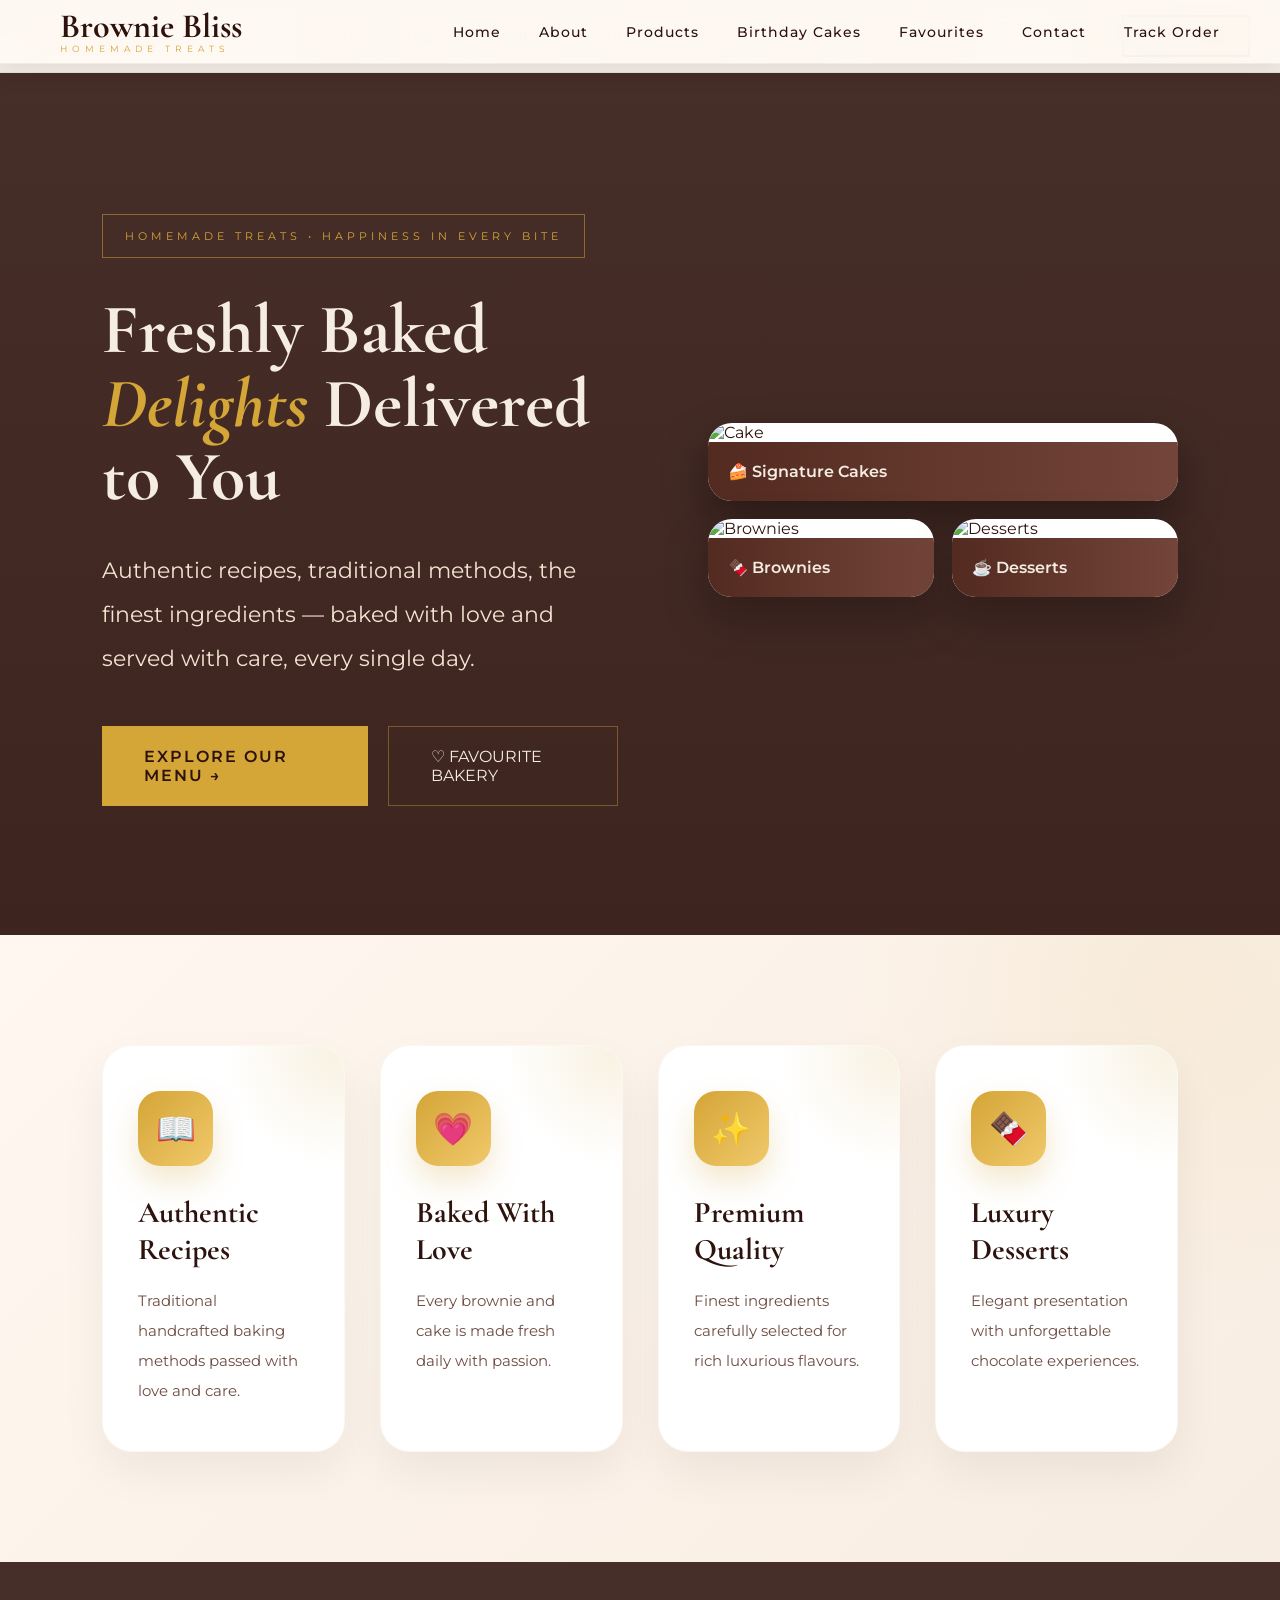
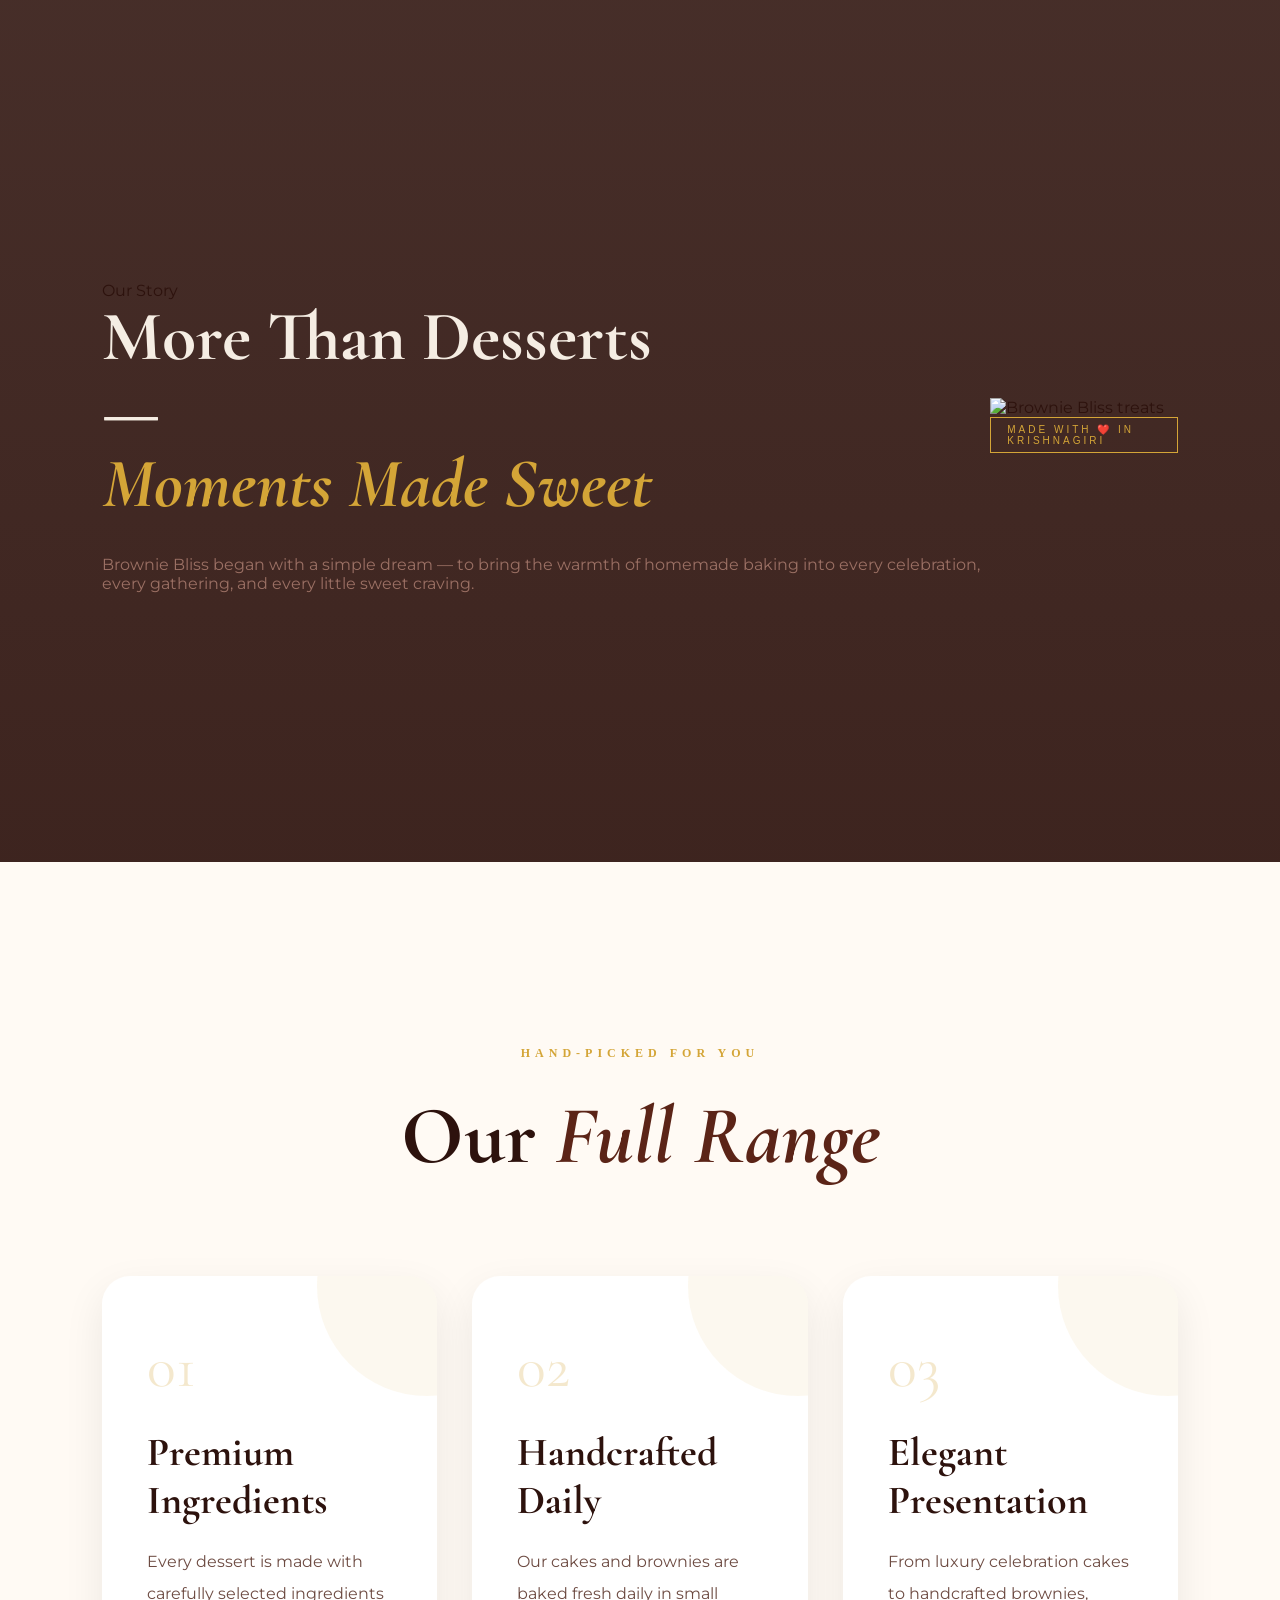
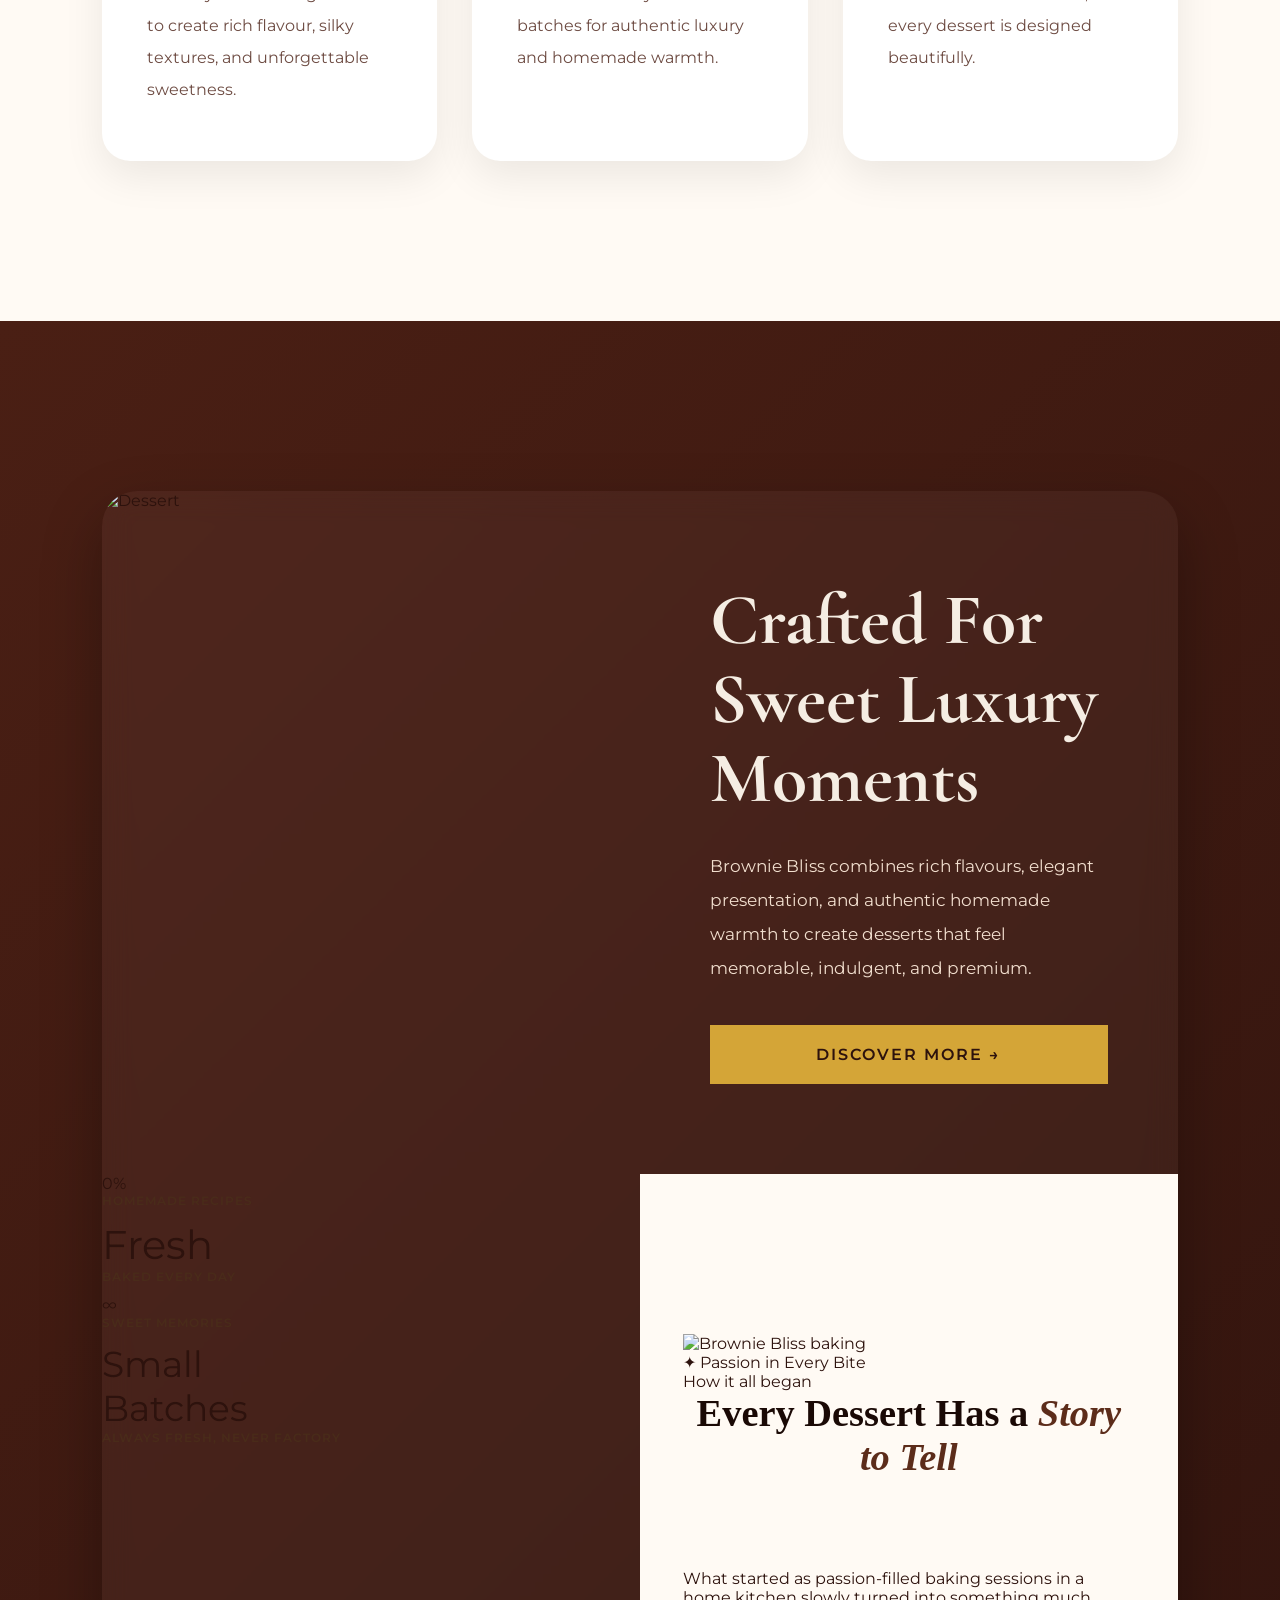
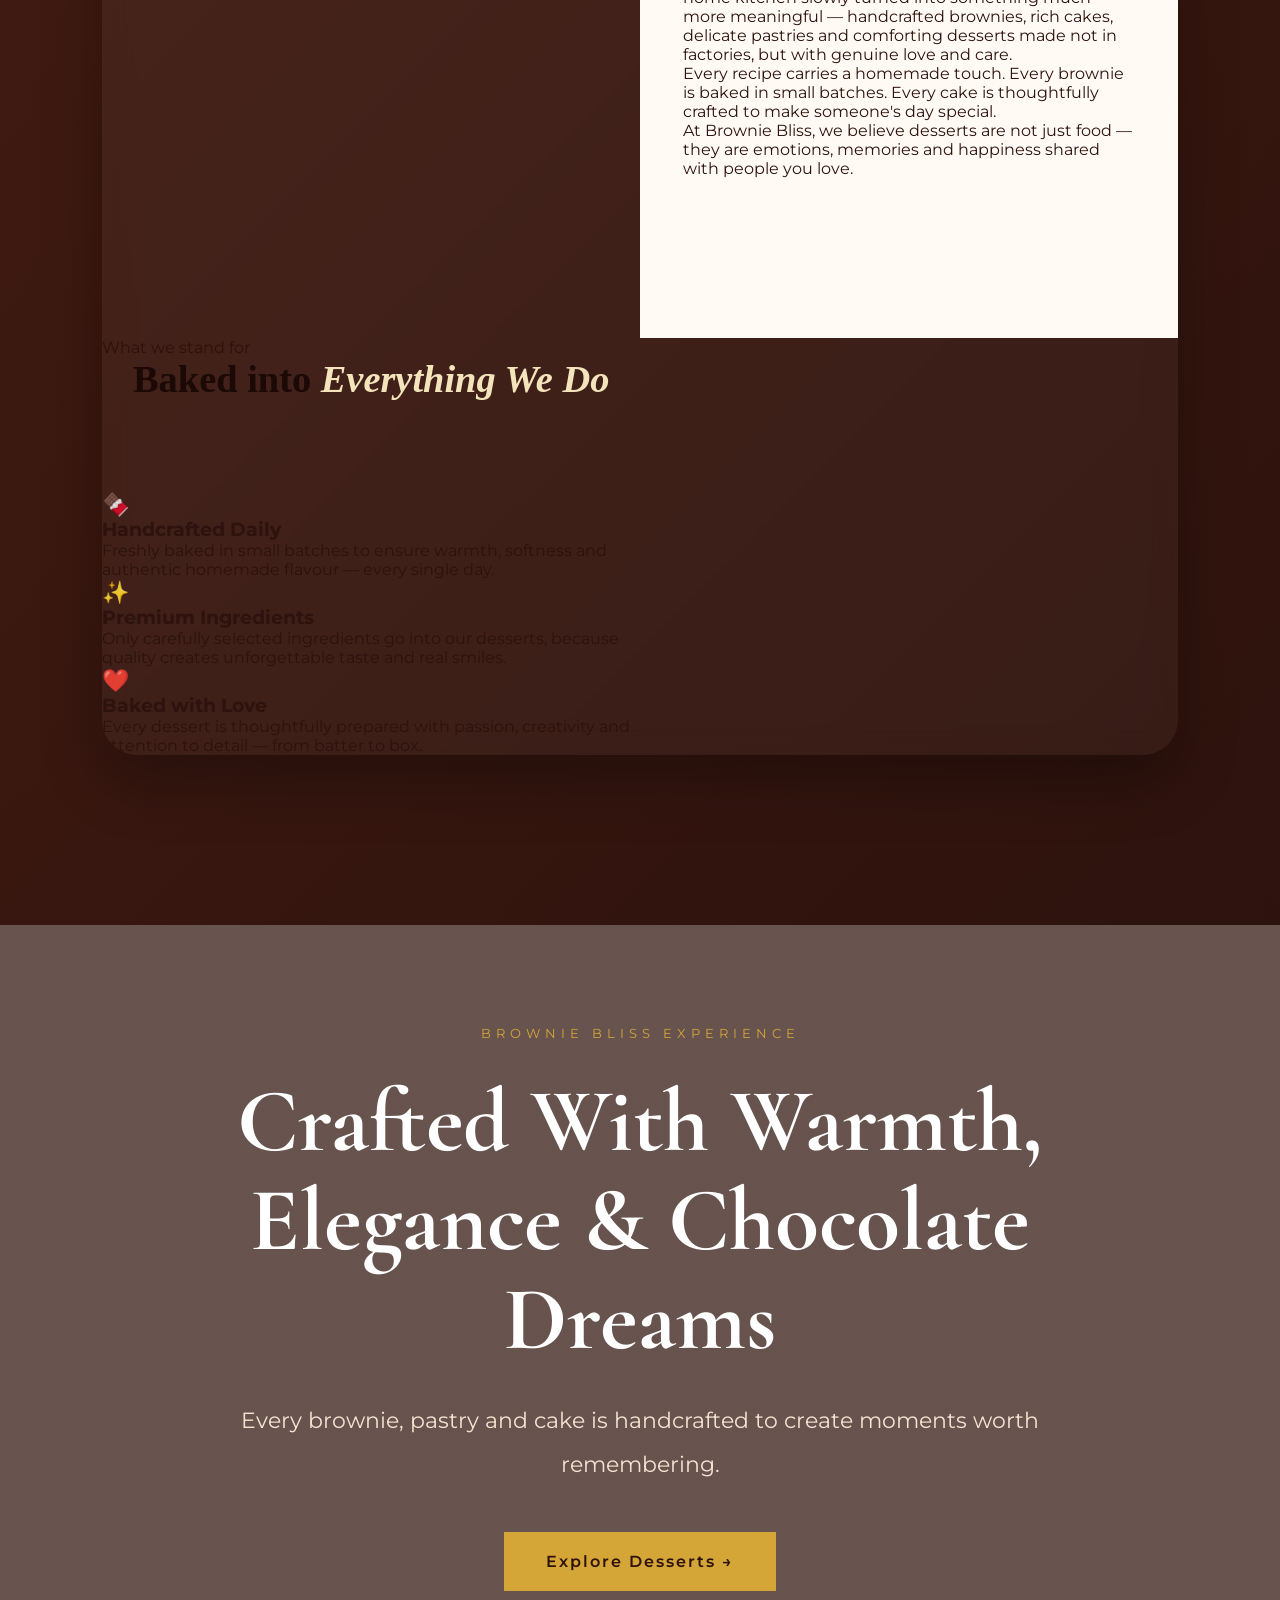
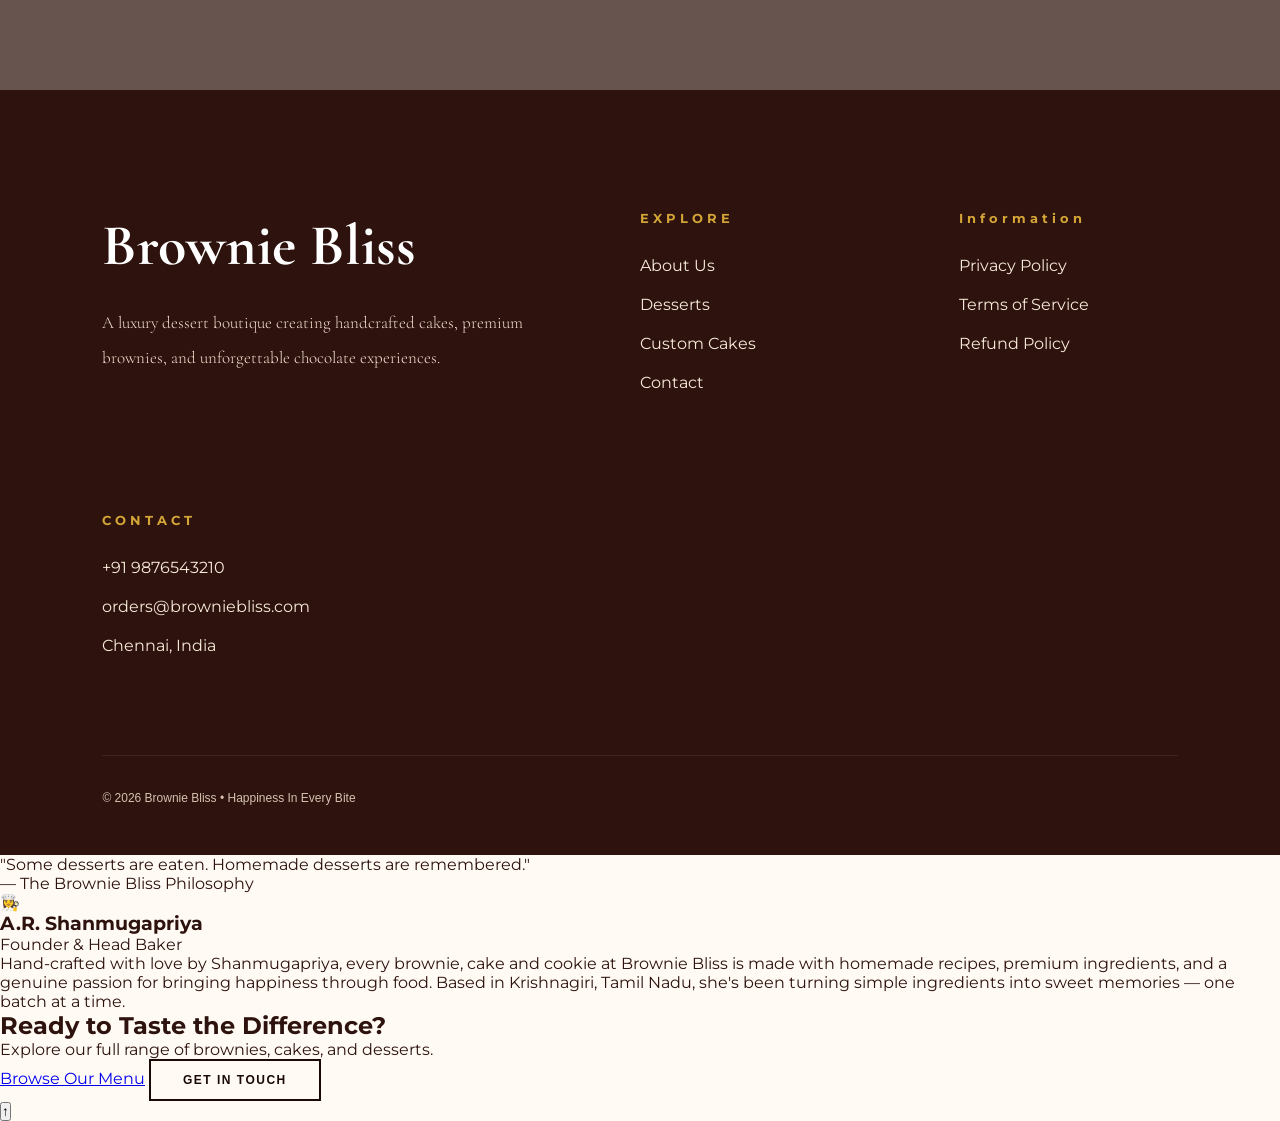
==== commit 375def6f: "Merge branch 'main' into fix-mobile-overflow" ====
--- a/public/about.html
+++ b/public/about.html
@@ -1465,6 +1465,12 @@
         <a href="contact.html">Contact</a>
 
       </div>
+      <div class="footer-links">
+        <h4>Information</h4>
+        <a href="privacy-policy.html">Privacy Policy</a>
+        <a href="terms-of-service.html">Terms of Service</a>
+        <a href="refund-policy.html">Refund Policy</a>
+      </div>
 
       <div class="footer-links">
 
--- a/public/style.css
+++ b/public/style.css
@@ -42,6 +42,7 @@
   --glass-border: rgba(255, 255, 255, 0.15);
 }
 
+
 * {
   margin: 0;
   padding: 0;
@@ -53,6 +54,8 @@
   color: var(--text-dark);
   font-family: 'DM Sans', sans-serif;
   overflow-x: hidden;
+  width:100%;
+  max-width:100%;
 }
 
 /* ANNOUNCEMENT BAR */
@@ -338,6 +341,14 @@
   background: linear-gradient(to bottom, rgba(0, 0, 0, 0), rgba(0, 0, 0, 0.4));
 }
 
+.hero-content{
+  overflow:hidden;
+}
+
+.hero-visual{
+  max-width:100%;
+}
+
 /* VALUES STRIP */
 .values-strip {
   background: var(--brown-mid);
@@ -540,10 +551,13 @@
   border-color: var(--color-primary);
 }
 
-.products-grid {
+.products-grid,
+.all-products-grid {
   display: grid;
-  grid-template-columns: repeat(auto-fit, minmax(260px, 1fr));
-  gap: 24px;
+  grid-template-columns: repeat(auto-fill, minmax(240px, 240px));
+  justify-content: center;
+  gap: 28px;
+  width: 100%;
 }
 
 /* Responsive adjustments */
@@ -3151,10 +3165,13 @@
   border-color: var(--brown-dark);
 }
 
-.products-grid {
+.products-grid,
+.all-products-grid {
   display: grid;
-  grid-template-columns: repeat(4, 1fr);
-  gap: 24px;
+  grid-template-columns: repeat(auto-fill, minmax(240px, 240px));
+  justify-content: center;
+  gap: 28px;
+  width: 100%;
 }
 
 .product-card {
@@ -5512,11 +5529,6 @@
   border-color: var(--brown-dark);
 }
 
-.products-grid {
-  display: grid;
-  grid-template-columns: repeat(4, 1fr);
-  gap: 24px;
-}
 
 .product-card {
   background: var(--white);
@@ -8906,7 +8918,7 @@
  .some-class {
   color: var(--brown-dark) !important;
 }
-}
+
 html.dark {
   --cream: #1a1008;
   --cream-dark: #221508;
@@ -9100,154 +9112,166 @@
   background: var(--gold);
 }
 
-  /* ==========================================================================
-   PREMIUM REVIEW & FEEDBACK SECTION OVERLAYS
-   ========================================================================== */
-
-/* Cards structural style based on the prompt's layout design */
-.feedback-premium-card {
-background: rgba(255, 255, 255, 0.85);
-  backdrop-filter: blur(8px);
-  -webkit-backdrop-filter: blur(8px);
-  border-radius: var(--radius-md);
-  padding: 40px 35px;
-  text-align: left;
-  box-shadow: var(--shadow-md);
-  border: 1px solid var(--cream-dark);
-  display: flex;
-  flex-direction: column;
-  justify-content: space-between;
-  position: relative;
-  transition: transform 0.3s ease, box-shadow 0.3s ease;
-}
-}
-
-.feedback-premium-card:hover {
-  transform: translateY(-5px);
-  box-shadow: 0 15px 45px rgba(74, 44, 10, 0.08);
-}
-
-/* Elegant stylized quotation graphics */
-.premium-quote {
-  font-family: 'Playfair Display', serif;
-  font-size: 80px;
-  color: #EEDCC5;
-  position: absolute;
-  top: 15px;
-  left: 30px;
-  line-height: 0.1;
-  user-select: none;
-}
-
-.premium-stars {
-  color: #D4AF37; /* Warm image-accurate gold tint */
-  font-size: 18px;
-  letter-spacing: 3px;
-  margin-bottom: 20px;
-  position: relative;
-  z-index: 2;
-}
-
-.premium-text {
-  font-family: 'DM Sans', sans-serif;
-  font-size: 15px;
-  line-height: 1.7;
-  color: #5C2C1A;
-  margin: 0 0 30px 0;
-  flex: 1;
-}
-
-/* User identity blocks aligned horizontally */
-.premium-user {
-  display: flex;
-  align-items: center;
-  gap: 14px;
-}
-
-.premium-avatar {
-  width: 44px;
-  height: 44px;
-  border-radius: 50%;
-  object-fit: cover;
-  border: 1px solid rgba(212, 175, 55, 0.25);
-}
-
-.premium-name {
-  font-family: 'Playfair Display', serif;
-  font-size: 15px;
-  font-weight: 700;
-  color: #1A0905;
-  margin-bottom: 2px;
-}
-
-.premium-status {
-  font-size: 12px;
-  color: #A08060;
-  margin: 0 !important;
-}
-
-/* bottom action component adjustments */
-.feedback-action-container {
-  text-align: center;
-  margin-top: 40px;
-}
-
-.heart-icon-wrap {
-  display: inline-flex;
-  align-items: center;
-  justify-content: center;
-  width: 42px;
-  height: 42px;
-  border: 1.5px solid #D4AF37;
-  border-radius: 50%;
-  color: #D4AF37;
-  margin-bottom: 16px;
-}
-
-/* "Write a review" customized button styling matching the image blueprint */
-.premium-write-btn {
-  background: #4A2C0A !important;
-  color: #FFF9F2 !important;
-  border-radius: 50px !important; /* Fully rounded elegant pill edge */
-  padding: 14px 36px !important;
-  font-size: 13px !important;
-  font-weight: 600 !important;
-  text-transform: none !important; /* Avoid rigid corporate uppercase formats */
-  letter-spacing: 0.5px !important;
-  display: inline-flex;
-  align-items: center;
-  gap: 6px;
-  box-shadow: 0 4px 15px rgba(74, 44, 10, 0.2) !important;
-  border: none !important;
-}
-
-.premium-write-btn:hover {
-  background: #3C1E14 !important;
-  transform: translateY(-2px) !important;
-  box-shadow: 0 6px 20px rgba(74, 44, 10, 0.3) !important;
-}
-
-/* Dark theme specific visual optimizations */
-html.dark .feedback-premium-card {
-  background: #1C1108;
-  border-color: rgba(212, 175, 55, 0.15);
-}
-html.dark .premium-quote {
-  color: #3A2515;
-}
-html.dark .premium-text {
-  color: #C8A882;
-}
-html.dark .premium-name {
-  color: #F0E4D0;
-}
-html.dark .premium-write-btn {
-  background: var(--gold) !important;
-  color: var(--brown-dark) !important;
-}
-html.dark .premium-write-btn:hover {
-  background: var(--gold-light) !important;
-}
+  .bb-reviews {
+    background: #fdf6ee;
+    padding: 64px 32px;
+    font-family: 'Lato', sans-serif;
+    text-align: center;
+  }
+
+  .bb-reviews .eyebrow {
+    font-size: 11px;
+    letter-spacing: 0.18em;
+    color: #b07d3e;
+    text-transform: uppercase;
+    margin: 0 0 12px;
+  }
+
+  .bb-reviews h2 {
+    font-family: 'Playfair Display', serif;
+    font-size: 34px;
+    font-weight: 500;
+    color: #3b1f0a;
+    margin: 0 0 48px;
+    line-height: 1.25;
+  }
+
+  .bb-reviews h2 em {
+    color: #b07d3e;
+    font-style: italic;
+  }
+
+  .reviews-grid {
+    display: grid;
+    grid-template-columns: repeat(auto-fit, minmax(220px, 1fr));
+    gap: 20px;
+    max-width: 900px;
+    margin: 0 auto;
+  }
+
+  .review-card {
+    background: #fff8f0;
+    border: 0.5px solid #e8d0b0;
+    border-radius: 16px;
+    padding: 24px 20px;
+    text-align: left;
+    position: relative;
+    display: flex;
+    flex-direction: column;
+    gap: 14px;
+  }
+
+  .review-card .quote-mark {
+    font-family: 'Playfair Display', serif;
+    font-size: 56px;
+    color: #e8d0b0;
+    line-height: 0.6;
+    display: block;
+    margin-bottom: 4px;
+  }
+
+  .review-card .stars {
+    color: #d4882a;
+    font-size: 15px;
+    letter-spacing: 2px;
+  }
+
+  .review-card .review-text {
+    font-size: 14px;
+    line-height: 1.65;
+    color: #5c3d1e;
+    margin: 0;
+    flex: 1;
+  }
+
+  .review-card .reviewer {
+    display: flex;
+    align-items: center;
+    gap: 10px;
+    border-top: 0.5px solid #e8d0b0;
+    padding-top: 14px;
+    margin-top: 4px;
+  }
+
+  .reviewer-avatar {
+    width: 36px;
+    height: 36px;
+    border-radius: 50%;
+    display: flex;
+    align-items: center;
+    justify-content: center;
+    font-size: 13px;
+    font-weight: 700;
+    flex-shrink: 0;
+    color: #7a4a1c;
+    background: #f2d9b3;
+  }
+
+  .reviewer-name {
+    font-size: 13px;
+    font-weight: 700;
+    color: #3b1f0a;
+    margin: 0;
+    line-height: 1.2;
+  }
+
+  .reviewer-location {
+    font-size: 11px;
+    color: #a0714a;
+    margin: 0;
+  }
+
+  .review-card.featured {
+    border-color: #c9923a;
+    background: #fff3e4;
+    grid-column: span 2;
+  }
+
+  .review-card.featured .review-text {
+    font-size: 15px;
+  }
+
+  .featured-badge {
+    position: absolute;
+    top: 14px;
+    right: 14px;
+    background: #c9923a;
+    color: #fff8f0;
+    font-size: 10px;
+    letter-spacing: 0.1em;
+    text-transform: uppercase;
+    padding: 4px 10px;
+    border-radius: 20px;
+    font-weight: 700;
+  }
+
+  .bb-overall {
+    margin: 48px auto 0;
+    display: flex;
+    align-items: center;
+    justify-content: center;
+    gap: 10px;
+  }
+
+  .bb-overall .stars-big {
+    color: #d4882a;
+    font-size: 20px;
+    letter-spacing: 3px;
+  }
+
+  .bb-overall .rating-text {
+    font-size: 14px;
+    color: #7a4a1c;
+  }
+
+  .bb-overall .rating-text strong {
+    font-weight: 700;
+    color: #3b1f0a;
+  }
+
+  @media (max-width: 500px) {
+    .review-card.featured { grid-column: span 1; }
+  }
 
 
 .customize-modal {
@@ -10050,29 +10074,380 @@
   font-family: 'Playfair Display', serif !important;
   color: #5c372c !important;
 }
-    
-#scrollTopBtn {
-    position: fixed;
-    bottom: 20px;
-    right: 20px;
-
-    width: 45px;
-    height: 45px;
-
-    border: none;
-    border-radius: 50%;
-
-    background-color: #6b3e26;
-    color: white;
-
-    font-size: 20px;
-    cursor: pointer;
-
+
+/* ============================= */
+/* GLOBAL FIXES */
+/* ============================= */
+
+* {
+  margin: 0;
+  padding: 0;
+  box-sizing: border-box;
+}
+
+html,
+body {
+  width: 100%;
+  overflow-x: hidden;
+}
+
+/* Prevent images/videos from overflowing */
+
+img,
+video {
+  max-width: 100%;
+  height: auto;
+  display: block;
+}
+
+/* ============================= */
+/* RESPONSIVE SECTION PADDING */
+/* ============================= */
+
+@media (max-width: 768px) {
+
+  section,
+  .products-section,
+  .birthday-section,
+  footer {
+    padding-left: 16px !important;
+    padding-right: 16px !important;
+  }
+
+  .header-inner,
+  .footer-inner,
+  .products-inner,
+  .values-inner {
+    width: 100%;
+    max-width: 100%;
+  }
+}
+
+/* ============================= */
+/* HERO SECTION */
+/* ============================= */
+
+@media (max-width: 900px) {
+
+  .hero-content {
+    grid-template-columns: 1fr !important;
+    gap: 40px !important;
+    text-align: center;
+  }
+
+  .hero-title {
+    font-size: clamp(42px, 10vw, 70px);
+  }
+
+  .hero-visual {
+    width: 100%;
+  }
+
+  .hero-card img {
+    width: 100%;
+    height: auto;
+  }
+}
+
+/* ============================= */
+/* BIRTHDAY / DESSERT / BROWNIE */
+/* MAIN OVERFLOW FIX */
+/* ============================= */
+
+@media (max-width: 900px) {
+
+  .bday-slide > div {
+    grid-template-columns: 1fr !important;
+    gap: 30px !important;
+  }
+
+  .birthday-card {
+    padding: 24px !important;
+  }
+
+  .birthday-visual img,
+  #birthdayCakeImg,
+  #dessertImg,
+  #brownieImg,
+  #cookieImg {
+    width: 100% !important;
+    height: clamp(250px, 60vw, 450px) !important;
+    object-fit: cover;
+  }
+}
+
+/* ============================= */
+/* GRID FIXES */
+/* ============================= */
+
+@media (max-width: 768px) {
+
+  /* Flavor grids */
+  div[style*="repeat(3, 1fr)"] {
+    grid-template-columns: repeat(2, 1fr) !important;
+  }
+
+  /* Product grid */
+  .products-grid {
+    grid-template-columns: 1fr !important;
+  }
+
+  /* Review grid */
+  .reviews-grid {
+    grid-template-columns: 1fr !important;
+  }
+
+  /* Feedback section */
+  #feedback div[style*="grid-template-columns: 1fr 1fr"] {
+    grid-template-columns: 1fr !important;
+  }
+}
+
+.feedback-grid{
+  display:grid;
+  grid-template-columns:1fr 1fr;
+  gap:40px;
+}
+
+@media (max-width:768px){
+
+  .feedback-grid{
+    grid-template-columns:1fr;
+  }
+
+}
+/* ============================= */
+/* BUTTON FIXES */
+/* ============================= */
+
+button,
+.hero-cta,
+.filter-tab {
+  max-width: 100%;
+  white-space: normal;
+}
+
+@media (max-width: 768px) {
+
+  .hero-cta {
+    width: 100%;
+  }
+
+  .filter-tab {
+    font-size: 12px;
+    padding: 10px 12px;
+  }
+}
+
+/* ============================= */
+/* NAVIGATION FIX */
+/* ============================= */
+
+@media (max-width: 900px) {
+
+  nav {
     display: none;
-    z-index: 9999;
-
-    box-shadow: 0 4px 10px rgba(0,0,0,0.2);
-    transition: all 0.3s ease;
-}
-
-
+  }
+
+  .menu-toggle {
+    display: block;
+  }
+
+  .header-actions {
+    gap: 10px;
+  }
+
+  .cart-btn {
+    font-size: 12px;
+    padding: 10px 14px;
+  }
+}
+
+/* ============================= */
+/* MOBILE MENU */
+/* ============================= */
+
+.mobile-menu {
+  width: 100%;
+  max-width: 100vw;
+  overflow-x: hidden;
+}
+
+/* ============================= */
+/* VALUES STRIP */
+/* ============================= */
+
+@media (max-width: 768px) {
+
+  .values-inner {
+    grid-template-columns: 1fr !important;
+    gap: 20px;
+  }
+
+  .value-item {
+    width: 100%;
+  }
+}
+
+/* ============================= */
+/* REVIEW CARDS */
+/* ============================= */
+
+.review-card {
+  width: 100%;
+  max-width: 100%;
+  overflow: hidden;
+}
+
+/* ============================= */
+/* FOOTER */
+/* ============================= */
+
+@media (max-width: 768px) {
+
+  .footer-top {
+    grid-template-columns: 1fr !important;
+    gap: 40px;
+  }
+}
+
+/* ============================= */
+/* CART SIDEBAR */
+/* ============================= */
+
+@media (max-width: 768px) {
+
+  .cart-sidebar {
+    width: 100% !important;
+    max-width: 100vw;
+  }
+}
+.responsive-grid {
+  display: grid;
+  grid-template-columns: repeat(3, 1fr);
+  gap: 10px;
+}
+
+@media (max-width: 768px) {
+  .responsive-grid {
+    grid-template-columns: repeat(2, 1fr);
+  }
+}
+
+.birthday-grid{
+  max-width:1300px;
+  margin:0 auto;
+  display:grid;
+  grid-template-columns:1fr 1.2fr;
+  gap:60px;
+  align-items:center;
+}
+
+@media (max-width:768px){
+  .birthday-grid{
+    grid-template-columns:1fr;
+    gap:30px;
+  }
+}
+
+@media (max-width:768px){
+
+  nav{
+    display:none;
+  }
+
+  .menu-toggle{
+    display:block;
+  }
+
+}
+.menu-toggle{
+  display:none;
+}
+}
+#scrollTopBtn:hover {
+    background-color: #8b5a3c;
+    transform: scale(1.1);
+}
+
+/* LEGAL PAGES */
+
+.legal-container {
+  max-width: 1100px;
+  margin: 0 auto;
+}
+
+.legal-grid {
+  display: grid;
+  grid-template-columns: repeat(auto-fit, minmax(320px, 1fr));
+  gap: 28px;
+  align-items: stretch;
+}
+
+.legal-card {
+  background: var(--white);
+  border: 1px solid rgba(212, 175, 55, 0.15);
+  border-radius: 22px;
+  height: 100%;
+  padding: 32px;
+  transition: all 0.35s ease;
+  box-shadow: 0 10px 30px rgba(0,0,0,0.04);
+}
+
+.legal-card:hover {
+  transform: translateY(-8px) scale(1.01);
+  border-color: var(--gold);
+  box-shadow: 0 18px 45px rgba(0,0,0,0.08);
+}
+
+.legal-card h2 {
+  font-family: 'Playfair Display', serif;
+  font-size: 24px;
+  color: var(--brown-dark);
+  margin-bottom: 14px;
+}
+
+.legal-card p {
+  color: var(--text-mid);
+  line-height: 1.8;
+  font-size: 15px;
+}
+
+.legal-hero {
+  padding: 140px 24px 80px;
+  background: linear-gradient(
+    to bottom,
+    var(--cream),
+    var(--cream-dark)
+  );
+  text-align: center;
+}
+
+.legal-hero p {
+  max-width: 650px;
+  margin: 18px auto 0;
+  color: var(--text-mid);
+}
+
+.legal-back {
+  text-align: center;
+  margin-top: 55px;
+}
+
+.legal-back-btn {
+  display: inline-block;
+  padding: 14px 30px;
+  background: var(--gold);
+  color: #000;
+  border-radius: 999px;
+  text-decoration: none;
+  font-weight: 600;
+  transition: all 0.3s ease;
+  box-shadow: 0 10px 25px rgba(212, 175, 55, 0.25);
+}
+
+.legal-back-btn:hover {
+  transform: translateY(-4px) scale(1.03);
+  box-shadow: 0 18px 35px rgba(212, 175, 55, 0.35);
+  background: #e6c14d;
+}
--- a/public/style.css
+++ b/public/style.css
@@ -42,6 +42,7 @@
   --glass-border: rgba(255, 255, 255, 0.15);
 }
 
+
 * {
   margin: 0;
   padding: 0;
@@ -53,6 +54,8 @@
   color: var(--text-dark);
   font-family: 'DM Sans', sans-serif;
   overflow-x: hidden;
+  width:100%;
+  max-width:100%;
 }
 
 /* ANNOUNCEMENT BAR */
@@ -338,6 +341,14 @@
   background: linear-gradient(to bottom, rgba(0, 0, 0, 0), rgba(0, 0, 0, 0.4));
 }
 
+.hero-content{
+  overflow:hidden;
+}
+
+.hero-visual{
+  max-width:100%;
+}
+
 /* VALUES STRIP */
 .values-strip {
   background: var(--brown-mid);
@@ -540,10 +551,13 @@
   border-color: var(--color-primary);
 }
 
-.products-grid {
+.products-grid,
+.all-products-grid {
   display: grid;
-  grid-template-columns: repeat(auto-fit, minmax(260px, 1fr));
-  gap: 24px;
+  grid-template-columns: repeat(auto-fill, minmax(240px, 240px));
+  justify-content: center;
+  gap: 28px;
+  width: 100%;
 }
 
 /* Responsive adjustments */
@@ -3151,10 +3165,13 @@
   border-color: var(--brown-dark);
 }
 
-.products-grid {
+.products-grid,
+.all-products-grid {
   display: grid;
-  grid-template-columns: repeat(4, 1fr);
-  gap: 24px;
+  grid-template-columns: repeat(auto-fill, minmax(240px, 240px));
+  justify-content: center;
+  gap: 28px;
+  width: 100%;
 }
 
 .product-card {
@@ -5512,11 +5529,6 @@
   border-color: var(--brown-dark);
 }
 
-.products-grid {
-  display: grid;
-  grid-template-columns: repeat(4, 1fr);
-  gap: 24px;
-}
 
 .product-card {
   background: var(--white);
@@ -8906,7 +8918,7 @@
  .some-class {
   color: var(--brown-dark) !important;
 }
-}
+
 html.dark {
   --cream: #1a1008;
   --cream-dark: #221508;
@@ -9100,154 +9112,166 @@
   background: var(--gold);
 }
 
-  /* ==========================================================================
-   PREMIUM REVIEW & FEEDBACK SECTION OVERLAYS
-   ========================================================================== */
-
-/* Cards structural style based on the prompt's layout design */
-.feedback-premium-card {
-background: rgba(255, 255, 255, 0.85);
-  backdrop-filter: blur(8px);
-  -webkit-backdrop-filter: blur(8px);
-  border-radius: var(--radius-md);
-  padding: 40px 35px;
-  text-align: left;
-  box-shadow: var(--shadow-md);
-  border: 1px solid var(--cream-dark);
-  display: flex;
-  flex-direction: column;
-  justify-content: space-between;
-  position: relative;
-  transition: transform 0.3s ease, box-shadow 0.3s ease;
-}
-}
-
-.feedback-premium-card:hover {
-  transform: translateY(-5px);
-  box-shadow: 0 15px 45px rgba(74, 44, 10, 0.08);
-}
-
-/* Elegant stylized quotation graphics */
-.premium-quote {
-  font-family: 'Playfair Display', serif;
-  font-size: 80px;
-  color: #EEDCC5;
-  position: absolute;
-  top: 15px;
-  left: 30px;
-  line-height: 0.1;
-  user-select: none;
-}
-
-.premium-stars {
-  color: #D4AF37; /* Warm image-accurate gold tint */
-  font-size: 18px;
-  letter-spacing: 3px;
-  margin-bottom: 20px;
-  position: relative;
-  z-index: 2;
-}
-
-.premium-text {
-  font-family: 'DM Sans', sans-serif;
-  font-size: 15px;
-  line-height: 1.7;
-  color: #5C2C1A;
-  margin: 0 0 30px 0;
-  flex: 1;
-}
-
-/* User identity blocks aligned horizontally */
-.premium-user {
-  display: flex;
-  align-items: center;
-  gap: 14px;
-}
-
-.premium-avatar {
-  width: 44px;
-  height: 44px;
-  border-radius: 50%;
-  object-fit: cover;
-  border: 1px solid rgba(212, 175, 55, 0.25);
-}
-
-.premium-name {
-  font-family: 'Playfair Display', serif;
-  font-size: 15px;
-  font-weight: 700;
-  color: #1A0905;
-  margin-bottom: 2px;
-}
-
-.premium-status {
-  font-size: 12px;
-  color: #A08060;
-  margin: 0 !important;
-}
-
-/* bottom action component adjustments */
-.feedback-action-container {
-  text-align: center;
-  margin-top: 40px;
-}
-
-.heart-icon-wrap {
-  display: inline-flex;
-  align-items: center;
-  justify-content: center;
-  width: 42px;
-  height: 42px;
-  border: 1.5px solid #D4AF37;
-  border-radius: 50%;
-  color: #D4AF37;
-  margin-bottom: 16px;
-}
-
-/* "Write a review" customized button styling matching the image blueprint */
-.premium-write-btn {
-  background: #4A2C0A !important;
-  color: #FFF9F2 !important;
-  border-radius: 50px !important; /* Fully rounded elegant pill edge */
-  padding: 14px 36px !important;
-  font-size: 13px !important;
-  font-weight: 600 !important;
-  text-transform: none !important; /* Avoid rigid corporate uppercase formats */
-  letter-spacing: 0.5px !important;
-  display: inline-flex;
-  align-items: center;
-  gap: 6px;
-  box-shadow: 0 4px 15px rgba(74, 44, 10, 0.2) !important;
-  border: none !important;
-}
-
-.premium-write-btn:hover {
-  background: #3C1E14 !important;
-  transform: translateY(-2px) !important;
-  box-shadow: 0 6px 20px rgba(74, 44, 10, 0.3) !important;
-}
-
-/* Dark theme specific visual optimizations */
-html.dark .feedback-premium-card {
-  background: #1C1108;
-  border-color: rgba(212, 175, 55, 0.15);
-}
-html.dark .premium-quote {
-  color: #3A2515;
-}
-html.dark .premium-text {
-  color: #C8A882;
-}
-html.dark .premium-name {
-  color: #F0E4D0;
-}
-html.dark .premium-write-btn {
-  background: var(--gold) !important;
-  color: var(--brown-dark) !important;
-}
-html.dark .premium-write-btn:hover {
-  background: var(--gold-light) !important;
-}
+  .bb-reviews {
+    background: #fdf6ee;
+    padding: 64px 32px;
+    font-family: 'Lato', sans-serif;
+    text-align: center;
+  }
+
+  .bb-reviews .eyebrow {
+    font-size: 11px;
+    letter-spacing: 0.18em;
+    color: #b07d3e;
+    text-transform: uppercase;
+    margin: 0 0 12px;
+  }
+
+  .bb-reviews h2 {
+    font-family: 'Playfair Display', serif;
+    font-size: 34px;
+    font-weight: 500;
+    color: #3b1f0a;
+    margin: 0 0 48px;
+    line-height: 1.25;
+  }
+
+  .bb-reviews h2 em {
+    color: #b07d3e;
+    font-style: italic;
+  }
+
+  .reviews-grid {
+    display: grid;
+    grid-template-columns: repeat(auto-fit, minmax(220px, 1fr));
+    gap: 20px;
+    max-width: 900px;
+    margin: 0 auto;
+  }
+
+  .review-card {
+    background: #fff8f0;
+    border: 0.5px solid #e8d0b0;
+    border-radius: 16px;
+    padding: 24px 20px;
+    text-align: left;
+    position: relative;
+    display: flex;
+    flex-direction: column;
+    gap: 14px;
+  }
+
+  .review-card .quote-mark {
+    font-family: 'Playfair Display', serif;
+    font-size: 56px;
+    color: #e8d0b0;
+    line-height: 0.6;
+    display: block;
+    margin-bottom: 4px;
+  }
+
+  .review-card .stars {
+    color: #d4882a;
+    font-size: 15px;
+    letter-spacing: 2px;
+  }
+
+  .review-card .review-text {
+    font-size: 14px;
+    line-height: 1.65;
+    color: #5c3d1e;
+    margin: 0;
+    flex: 1;
+  }
+
+  .review-card .reviewer {
+    display: flex;
+    align-items: center;
+    gap: 10px;
+    border-top: 0.5px solid #e8d0b0;
+    padding-top: 14px;
+    margin-top: 4px;
+  }
+
+  .reviewer-avatar {
+    width: 36px;
+    height: 36px;
+    border-radius: 50%;
+    display: flex;
+    align-items: center;
+    justify-content: center;
+    font-size: 13px;
+    font-weight: 700;
+    flex-shrink: 0;
+    color: #7a4a1c;
+    background: #f2d9b3;
+  }
+
+  .reviewer-name {
+    font-size: 13px;
+    font-weight: 700;
+    color: #3b1f0a;
+    margin: 0;
+    line-height: 1.2;
+  }
+
+  .reviewer-location {
+    font-size: 11px;
+    color: #a0714a;
+    margin: 0;
+  }
+
+  .review-card.featured {
+    border-color: #c9923a;
+    background: #fff3e4;
+    grid-column: span 2;
+  }
+
+  .review-card.featured .review-text {
+    font-size: 15px;
+  }
+
+  .featured-badge {
+    position: absolute;
+    top: 14px;
+    right: 14px;
+    background: #c9923a;
+    color: #fff8f0;
+    font-size: 10px;
+    letter-spacing: 0.1em;
+    text-transform: uppercase;
+    padding: 4px 10px;
+    border-radius: 20px;
+    font-weight: 700;
+  }
+
+  .bb-overall {
+    margin: 48px auto 0;
+    display: flex;
+    align-items: center;
+    justify-content: center;
+    gap: 10px;
+  }
+
+  .bb-overall .stars-big {
+    color: #d4882a;
+    font-size: 20px;
+    letter-spacing: 3px;
+  }
+
+  .bb-overall .rating-text {
+    font-size: 14px;
+    color: #7a4a1c;
+  }
+
+  .bb-overall .rating-text strong {
+    font-weight: 700;
+    color: #3b1f0a;
+  }
+
+  @media (max-width: 500px) {
+    .review-card.featured { grid-column: span 1; }
+  }
 
 
 .customize-modal {
@@ -10050,29 +10074,380 @@
   font-family: 'Playfair Display', serif !important;
   color: #5c372c !important;
 }
-    
-#scrollTopBtn {
-    position: fixed;
-    bottom: 20px;
-    right: 20px;
-
-    width: 45px;
-    height: 45px;
-
-    border: none;
-    border-radius: 50%;
-
-    background-color: #6b3e26;
-    color: white;
-
-    font-size: 20px;
-    cursor: pointer;
-
+
+/* ============================= */
+/* GLOBAL FIXES */
+/* ============================= */
+
+* {
+  margin: 0;
+  padding: 0;
+  box-sizing: border-box;
+}
+
+html,
+body {
+  width: 100%;
+  overflow-x: hidden;
+}
+
+/* Prevent images/videos from overflowing */
+
+img,
+video {
+  max-width: 100%;
+  height: auto;
+  display: block;
+}
+
+/* ============================= */
+/* RESPONSIVE SECTION PADDING */
+/* ============================= */
+
+@media (max-width: 768px) {
+
+  section,
+  .products-section,
+  .birthday-section,
+  footer {
+    padding-left: 16px !important;
+    padding-right: 16px !important;
+  }
+
+  .header-inner,
+  .footer-inner,
+  .products-inner,
+  .values-inner {
+    width: 100%;
+    max-width: 100%;
+  }
+}
+
+/* ============================= */
+/* HERO SECTION */
+/* ============================= */
+
+@media (max-width: 900px) {
+
+  .hero-content {
+    grid-template-columns: 1fr !important;
+    gap: 40px !important;
+    text-align: center;
+  }
+
+  .hero-title {
+    font-size: clamp(42px, 10vw, 70px);
+  }
+
+  .hero-visual {
+    width: 100%;
+  }
+
+  .hero-card img {
+    width: 100%;
+    height: auto;
+  }
+}
+
+/* ============================= */
+/* BIRTHDAY / DESSERT / BROWNIE */
+/* MAIN OVERFLOW FIX */
+/* ============================= */
+
+@media (max-width: 900px) {
+
+  .bday-slide > div {
+    grid-template-columns: 1fr !important;
+    gap: 30px !important;
+  }
+
+  .birthday-card {
+    padding: 24px !important;
+  }
+
+  .birthday-visual img,
+  #birthdayCakeImg,
+  #dessertImg,
+  #brownieImg,
+  #cookieImg {
+    width: 100% !important;
+    height: clamp(250px, 60vw, 450px) !important;
+    object-fit: cover;
+  }
+}
+
+/* ============================= */
+/* GRID FIXES */
+/* ============================= */
+
+@media (max-width: 768px) {
+
+  /* Flavor grids */
+  div[style*="repeat(3, 1fr)"] {
+    grid-template-columns: repeat(2, 1fr) !important;
+  }
+
+  /* Product grid */
+  .products-grid {
+    grid-template-columns: 1fr !important;
+  }
+
+  /* Review grid */
+  .reviews-grid {
+    grid-template-columns: 1fr !important;
+  }
+
+  /* Feedback section */
+  #feedback div[style*="grid-template-columns: 1fr 1fr"] {
+    grid-template-columns: 1fr !important;
+  }
+}
+
+.feedback-grid{
+  display:grid;
+  grid-template-columns:1fr 1fr;
+  gap:40px;
+}
+
+@media (max-width:768px){
+
+  .feedback-grid{
+    grid-template-columns:1fr;
+  }
+
+}
+/* ============================= */
+/* BUTTON FIXES */
+/* ============================= */
+
+button,
+.hero-cta,
+.filter-tab {
+  max-width: 100%;
+  white-space: normal;
+}
+
+@media (max-width: 768px) {
+
+  .hero-cta {
+    width: 100%;
+  }
+
+  .filter-tab {
+    font-size: 12px;
+    padding: 10px 12px;
+  }
+}
+
+/* ============================= */
+/* NAVIGATION FIX */
+/* ============================= */
+
+@media (max-width: 900px) {
+
+  nav {
     display: none;
-    z-index: 9999;
-
-    box-shadow: 0 4px 10px rgba(0,0,0,0.2);
-    transition: all 0.3s ease;
-}
-
-
+  }
+
+  .menu-toggle {
+    display: block;
+  }
+
+  .header-actions {
+    gap: 10px;
+  }
+
+  .cart-btn {
+    font-size: 12px;
+    padding: 10px 14px;
+  }
+}
+
+/* ============================= */
+/* MOBILE MENU */
+/* ============================= */
+
+.mobile-menu {
+  width: 100%;
+  max-width: 100vw;
+  overflow-x: hidden;
+}
+
+/* ============================= */
+/* VALUES STRIP */
+/* ============================= */
+
+@media (max-width: 768px) {
+
+  .values-inner {
+    grid-template-columns: 1fr !important;
+    gap: 20px;
+  }
+
+  .value-item {
+    width: 100%;
+  }
+}
+
+/* ============================= */
+/* REVIEW CARDS */
+/* ============================= */
+
+.review-card {
+  width: 100%;
+  max-width: 100%;
+  overflow: hidden;
+}
+
+/* ============================= */
+/* FOOTER */
+/* ============================= */
+
+@media (max-width: 768px) {
+
+  .footer-top {
+    grid-template-columns: 1fr !important;
+    gap: 40px;
+  }
+}
+
+/* ============================= */
+/* CART SIDEBAR */
+/* ============================= */
+
+@media (max-width: 768px) {
+
+  .cart-sidebar {
+    width: 100% !important;
+    max-width: 100vw;
+  }
+}
+.responsive-grid {
+  display: grid;
+  grid-template-columns: repeat(3, 1fr);
+  gap: 10px;
+}
+
+@media (max-width: 768px) {
+  .responsive-grid {
+    grid-template-columns: repeat(2, 1fr);
+  }
+}
+
+.birthday-grid{
+  max-width:1300px;
+  margin:0 auto;
+  display:grid;
+  grid-template-columns:1fr 1.2fr;
+  gap:60px;
+  align-items:center;
+}
+
+@media (max-width:768px){
+  .birthday-grid{
+    grid-template-columns:1fr;
+    gap:30px;
+  }
+}
+
+@media (max-width:768px){
+
+  nav{
+    display:none;
+  }
+
+  .menu-toggle{
+    display:block;
+  }
+
+}
+.menu-toggle{
+  display:none;
+}
+}
+#scrollTopBtn:hover {
+    background-color: #8b5a3c;
+    transform: scale(1.1);
+}
+
+/* LEGAL PAGES */
+
+.legal-container {
+  max-width: 1100px;
+  margin: 0 auto;
+}
+
+.legal-grid {
+  display: grid;
+  grid-template-columns: repeat(auto-fit, minmax(320px, 1fr));
+  gap: 28px;
+  align-items: stretch;
+}
+
+.legal-card {
+  background: var(--white);
+  border: 1px solid rgba(212, 175, 55, 0.15);
+  border-radius: 22px;
+  height: 100%;
+  padding: 32px;
+  transition: all 0.35s ease;
+  box-shadow: 0 10px 30px rgba(0,0,0,0.04);
+}
+
+.legal-card:hover {
+  transform: translateY(-8px) scale(1.01);
+  border-color: var(--gold);
+  box-shadow: 0 18px 45px rgba(0,0,0,0.08);
+}
+
+.legal-card h2 {
+  font-family: 'Playfair Display', serif;
+  font-size: 24px;
+  color: var(--brown-dark);
+  margin-bottom: 14px;
+}
+
+.legal-card p {
+  color: var(--text-mid);
+  line-height: 1.8;
+  font-size: 15px;
+}
+
+.legal-hero {
+  padding: 140px 24px 80px;
+  background: linear-gradient(
+    to bottom,
+    var(--cream),
+    var(--cream-dark)
+  );
+  text-align: center;
+}
+
+.legal-hero p {
+  max-width: 650px;
+  margin: 18px auto 0;
+  color: var(--text-mid);
+}
+
+.legal-back {
+  text-align: center;
+  margin-top: 55px;
+}
+
+.legal-back-btn {
+  display: inline-block;
+  padding: 14px 30px;
+  background: var(--gold);
+  color: #000;
+  border-radius: 999px;
+  text-decoration: none;
+  font-weight: 600;
+  transition: all 0.3s ease;
+  box-shadow: 0 10px 25px rgba(212, 175, 55, 0.25);
+}
+
+.legal-back-btn:hover {
+  transform: translateY(-4px) scale(1.03);
+  box-shadow: 0 18px 35px rgba(212, 175, 55, 0.35);
+  background: #e6c14d;
+}
